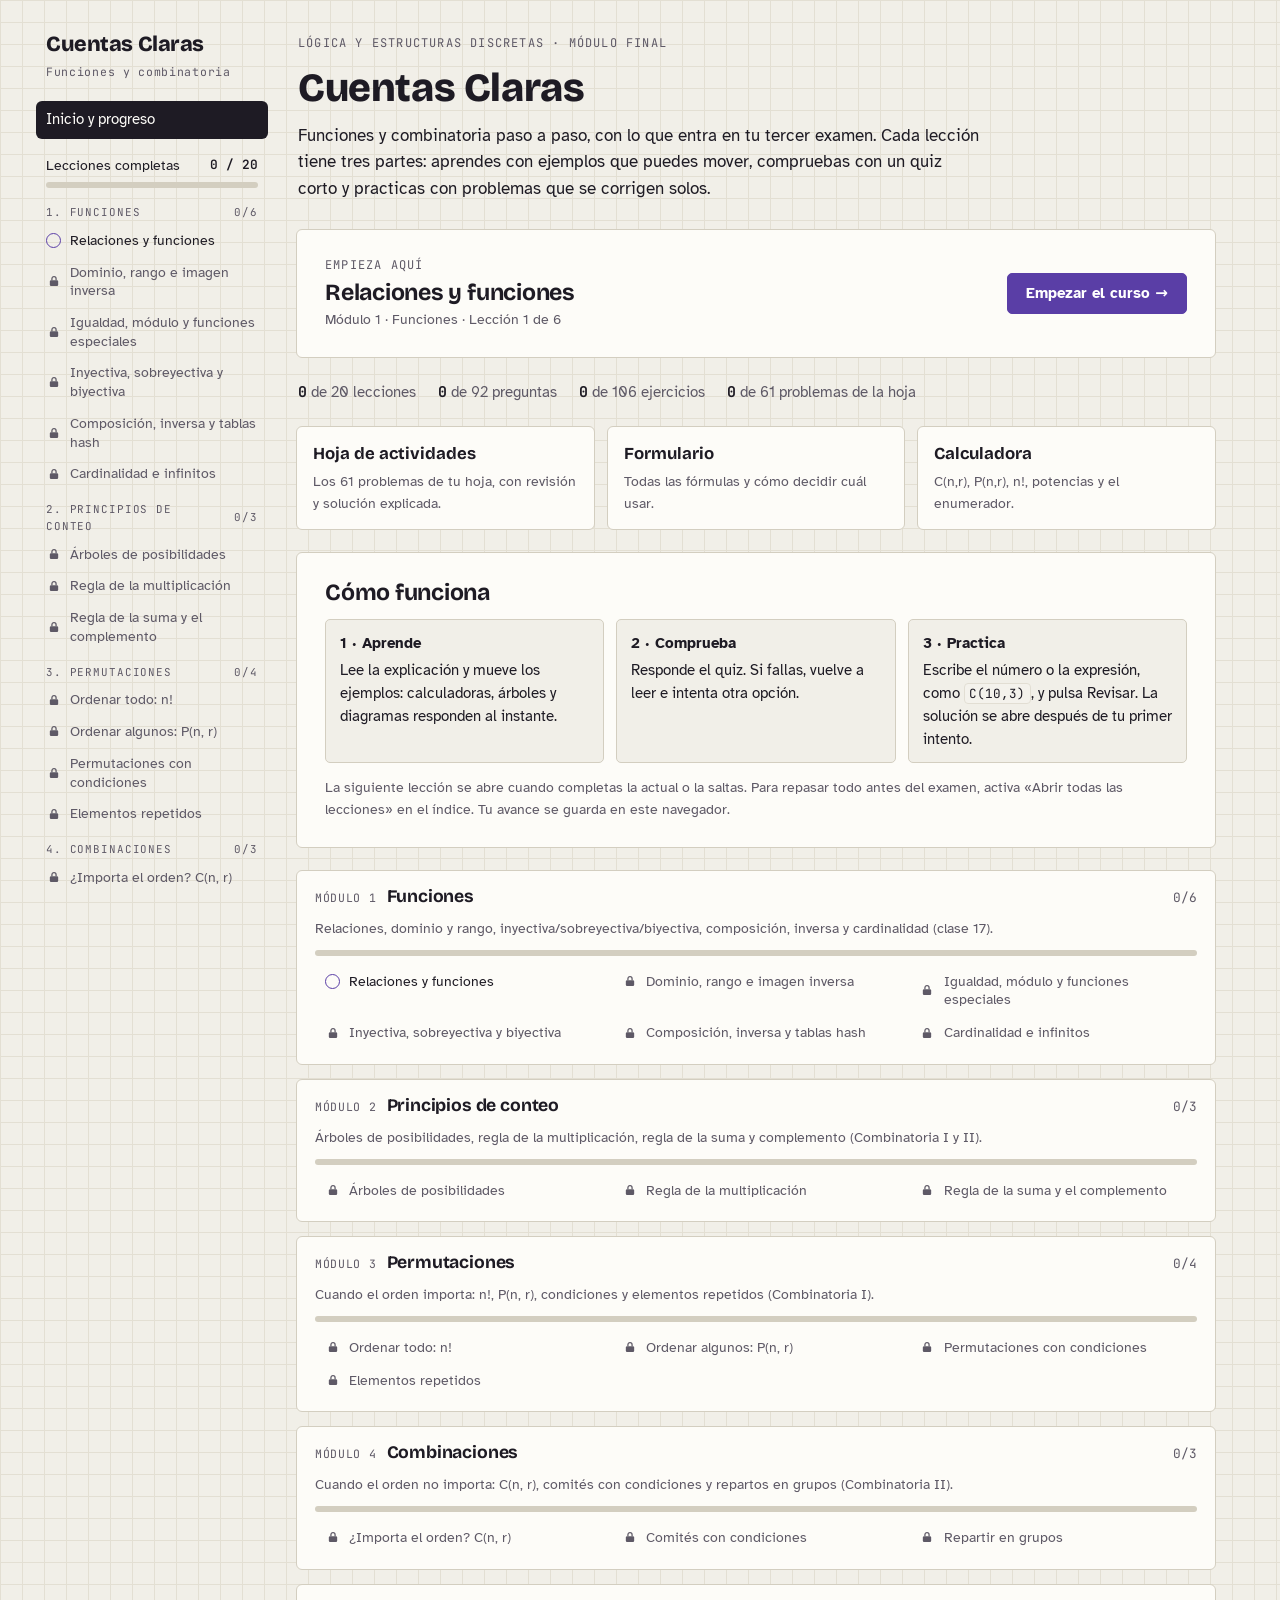
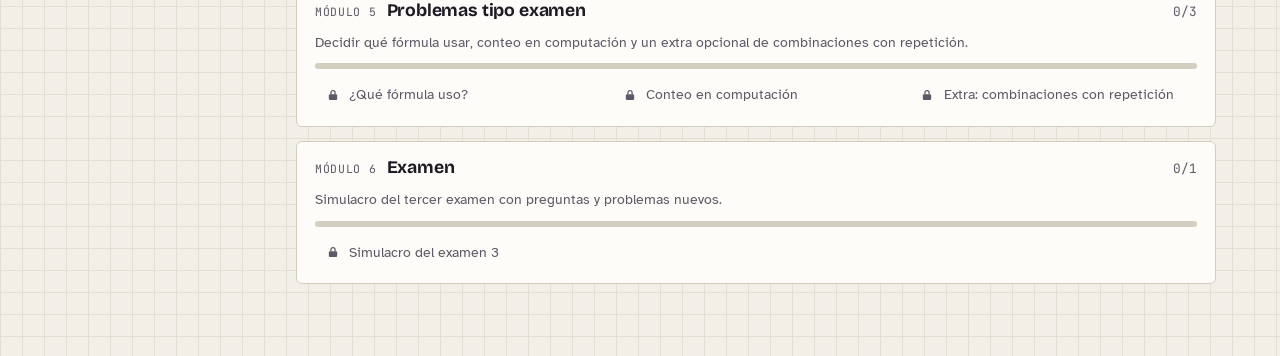
==== index.html @ 25468f20 "Publica Cuentas Claras: funciones y combinatoria Co-Authored-By: Claude Opus 5.5 <noreply@anthropic." ====
<!doctype html>
<html lang="es">
<head>
<meta charset="utf-8">
<meta name="viewport" content="width=device-width, initial-scale=1, viewport-fit=cover">
<title>Cuentas Claras</title>
<meta name="description" content="Curso paso a paso de funciones y combinatoria para Lógica y Estructuras Discretas: lecciones, quizzes, los 61 problemas de la hoja con revisión automática y simulacro de examen.">
<link rel="preconnect" href="https://fonts.googleapis.com">
<link rel="preconnect" href="https://fonts.gstatic.com" crossorigin>
<link rel="stylesheet" href="https://fonts.googleapis.com/css2?family=Atkinson+Hyperlegible:ital,wght@0,400;0,700;1,400&family=Bricolage+Grotesque:opsz,wght@12..96,500;12..96,700;12..96,800&family=JetBrains+Mono:wght@400;600&display=swap">
<style>
/* Layout: cuaderno de ejercicios. Índice lateral fijo + hojas sobre papel cuadriculado; cada cálculo es una celda que se ejecuta. */
:root{
  --paper:#F1EFE8; --sheet:#FDFCF8; --grid:#E3DFD3; --ink:#1E1B24; --muted:#5E5966; --rule:#D3CEC0;
  --pen:#5A3EA6; --pen-ink:#FFFFFF; --pen-soft:#ECE7F8;
  --red:#B3362C; --red-soft:#F6E1DD; --ok:#2B7448; --ok-soft:#DCEFE2; --amber:#8C6110; --amber-soft:#F4E8CF;
  --code-bg:#F4F2EC; --code-line:#E2DED3;
  --f-display:"Bricolage Grotesque","Avenir Next","Segoe UI",system-ui,sans-serif;
  --f-body:"Atkinson Hyperlegible","Segoe UI",system-ui,-apple-system,sans-serif;
  --f-mono:"JetBrains Mono",ui-monospace,"SF Mono",Menlo,Consolas,monospace;
  --r:6px;
}
@media (prefers-color-scheme: dark){
  :root:not([data-theme="light"]){
    --paper:#121016; --sheet:#1A1720; --grid:#1D1A24; --ink:#E7E3EC; --muted:#9C96A6; --rule:#322D3A;
    --pen:#B9A6F2; --pen-ink:#160F2B; --pen-soft:#2A2340;
    --red:#F08B80; --red-soft:#3A1F1C; --ok:#7DCB9B; --ok-soft:#16301F; --amber:#E2B45E; --amber-soft:#33280F;
    --code-bg:#141119; --code-line:#2A2531; color-scheme:dark;
  }
}
:root[data-theme="dark"]{
  --paper:#121016; --sheet:#1A1720; --grid:#1D1A24; --ink:#E7E3EC; --muted:#9C96A6; --rule:#322D3A;
  --pen:#B9A6F2; --pen-ink:#160F2B; --pen-soft:#2A2340;
  --red:#F08B80; --red-soft:#3A1F1C; --ok:#7DCB9B; --ok-soft:#16301F; --amber:#E2B45E; --amber-soft:#33280F;
  --code-bg:#141119; --code-line:#2A2531; color-scheme:dark;
}
*{box-sizing:border-box}
[hidden]{display:none!important}
body{margin:0;
  background-color:var(--paper); color:var(--ink);
  background-image:linear-gradient(var(--grid) 1px,transparent 1px),linear-gradient(90deg,var(--grid) 1px,transparent 1px);
  background-size:22px 22px;
  font-family:var(--f-body); font-size:16px; line-height:1.55;
}
body::before{content:"";position:fixed;inset:0 0 auto;height:env(safe-area-inset-top,0px);z-index:10;background:var(--sheet)}
a{color:var(--pen)}
h1,h2,h3{font-family:var(--f-display);line-height:1.15;margin:0;text-wrap:balance;letter-spacing:-.01em}
h1{font-size:clamp(1.9rem,4vw,2.5rem);font-weight:800}
h2{font-size:1.45rem;font-weight:700}
h3{font-size:1.1rem;font-weight:700}
p{margin:0}
code,kbd{font-family:var(--f-mono);font-size:.86em;background:var(--code-bg);border:1px solid var(--code-line);padding:.05em .35em;border-radius:4px;white-space:nowrap}
kbd{border-bottom-width:2px}
.small{font-size:.88rem;color:var(--muted)}
.eyebrow{font-family:var(--f-mono);font-size:.75rem;letter-spacing:.1em;text-transform:uppercase;color:var(--muted)}
:focus-visible{outline:2px solid var(--pen);outline-offset:2px}
.m{font-family:var(--f-mono);font-size:.92em;white-space:nowrap}
.big-f{font-family:var(--f-mono);font-size:1.05rem;padding:10px 14px;border:1px dashed var(--rule);border-radius:5px;background:var(--paper);overflow-x:auto;white-space:nowrap;text-align:center}
.frac{display:inline-flex;flex-direction:column;align-items:center;vertical-align:middle;margin:0 .15em;line-height:1.15}
.frac>span:first-child{border-bottom:1.5px solid currentColor;padding:0 .2em}
.frac>span:last-child{padding:0 .2em}

.app{display:grid;grid-template-columns:232px minmax(0,1fr);gap:28px;max-width:1240px;margin:0 auto;
  padding-left:max(16px,env(safe-area-inset-left,0px));padding-right:max(16px,env(safe-area-inset-right,0px))}
.side{position:sticky;top:env(safe-area-inset-top,0px);align-self:start;height:100vh;overflow:auto;padding-block:28px;display:flex;flex-direction:column;gap:20px}
.brand{display:flex;flex-direction:column;gap:2px;padding:0 10px}
.brand b{font-family:var(--f-display);font-size:1.35rem;font-weight:800;letter-spacing:-.02em}
.brand small{font-family:var(--f-mono);font-size:.72rem;color:var(--muted);letter-spacing:.06em}
.nav{display:flex;flex-direction:column;gap:2px}
.nav a{display:flex;align-items:center;gap:10px;padding:7px 10px;border-radius:6px;color:var(--ink);text-decoration:none;font-size:.95rem}
.nav a:hover{background:var(--pen-soft)}
.nav a[aria-current="page"]{background:var(--ink);color:var(--sheet)}
.nav .count{margin-left:auto;font-family:var(--f-mono);font-size:.72rem;opacity:.75}
.nav-label{font-family:var(--f-mono);font-size:.68rem;letter-spacing:.1em;text-transform:uppercase;color:var(--muted);padding:12px 10px 4px}
.pg-row{display:flex;justify-content:space-between;gap:8px;font-size:.85rem}
.pg-row b{font-family:var(--f-mono);font-size:.8rem;font-weight:600}
.bar{height:6px;border-radius:99px;background:var(--rule);overflow:hidden}
.bar i{display:block;height:100%;background:var(--ok);width:0;transition:width .3s}

.main{min-width:0;padding-block:28px 72px}
.view{display:flex;flex-direction:column;gap:22px;max-width:920px;min-width:0}
.hero{display:flex;flex-direction:column;gap:12px;padding:6px 2px 4px}
.lede{font-size:1.08rem;max-width:62ch}
.sheet{background:var(--sheet);border:1px solid var(--rule);border-radius:var(--r);padding:26px 28px;display:flex;flex-direction:column;gap:14px;min-width:0}
.sheet ul,.sheet ol{margin:0;padding-left:1.25em;display:flex;flex-direction:column;gap:6px}
.sheet .prose{max-width:70ch}
.sheet h3{margin-top:6px}
.two{display:grid;grid-template-columns:repeat(2,minmax(0,1fr));gap:14px}
.card-mini{border:1px solid var(--rule);border-radius:var(--r);padding:14px 16px;display:flex;flex-direction:column;gap:6px;background:var(--paper);min-width:0}
.callout{border:1px solid var(--rule);background:var(--amber-soft);border-radius:5px;padding:10px 12px;font-size:.93rem}
.callout b{color:var(--amber)}
.note{border-left:3px solid var(--pen);background:var(--pen-soft);border-radius:0 5px 5px 0;padding:10px 12px;font-size:.93rem}

/* Tablas de texto */
.tw{overflow-x:auto;border:1px solid var(--rule);border-radius:5px;background:var(--sheet)}
table.t{border-collapse:collapse;font-size:.9rem;width:100%;min-width:max-content}
.t th{background:var(--paper);text-align:left;padding:7px 10px;border-bottom:1px solid var(--rule);font-weight:700;font-size:.85rem}
.t td{padding:6px 10px;border-bottom:1px solid var(--code-line);vertical-align:top}
.t tr:last-child td{border-bottom:0}
.t td.c,.t th.c{text-align:center}
.t .mono{font-family:var(--f-mono);font-size:.85rem;white-space:nowrap}

/* Celdas de cálculo */
.calc{border:1px solid var(--rule);border-radius:var(--r);background:var(--code-bg);overflow:hidden;min-width:0}
.calc-bar{display:flex;align-items:center;gap:8px;padding:6px 8px 6px 12px;border-bottom:1px solid var(--code-line);background:var(--sheet)}
.calc-tag{font-family:var(--f-mono);font-size:.7rem;letter-spacing:.06em;text-transform:uppercase;color:var(--muted)}
.calc-bar .sp{flex:1}
.calc-row{display:flex;align-items:stretch;gap:0;min-width:0}
.calc-in{flex:1;min-width:0;border:0;background:var(--code-bg);color:var(--ink);font-family:var(--f-mono);font-size:15px;padding:11px 14px}
.calc-in:focus{outline:2px solid var(--pen);outline-offset:-2px}
.calc-out{padding:9px 14px;background:var(--sheet);border-top:1px solid var(--code-line);font-family:var(--f-mono);font-size:14px;overflow-wrap:anywhere}
.calc-out:empty{display:none}
.calc-out .eq{font-weight:600;color:var(--pen)}
.calc-out .ap{color:var(--muted);font-size:12.5px;margin-left:8px}
.calc-out .er{color:var(--red);font-family:var(--f-body);font-size:.9rem}
.btn{font:700 .84rem/1 var(--f-body);padding:8px 12px;border-radius:5px;border:1px solid var(--rule);background:var(--sheet);color:var(--ink);cursor:pointer;white-space:nowrap}
.btn:hover{border-color:var(--pen);color:var(--pen)}
.btn.primary{background:var(--pen);border-color:var(--pen);color:var(--pen-ink)}
.btn.primary:hover{filter:brightness(1.08);color:var(--pen-ink)}
.btn.sm{padding:6px 10px;font-size:.78rem}
a.btn{text-decoration:none;display:inline-flex;align-items:center}
.btn.big{padding:12px 18px;font-size:.95rem}
.btn.link{background:none;border-color:transparent;color:var(--muted);text-decoration:underline}
.btn.disabled{opacity:.45;cursor:not-allowed}
.msg{font-size:.9rem;padding:8px 10px;border-radius:5px;background:var(--paper);border:1px solid var(--rule);overflow-wrap:anywhere}
.msg .tag{font-family:var(--f-mono);font-size:.68rem;text-transform:uppercase;letter-spacing:.07em;font-weight:600;margin-right:6px;color:var(--muted)}
.msg.ok{background:var(--ok-soft);border-color:transparent}.msg.ok .tag{color:var(--ok)}
.msg.err{background:var(--red-soft);border-color:transparent}.msg.err .tag{color:var(--red)}
.msg.info{background:var(--amber-soft);border-color:transparent}.msg.info .tag{color:var(--amber)}
.msg code{white-space:normal}

/* Diagramas */
.fig{display:flex;flex-direction:column;gap:6px;align-items:flex-start;min-width:0}
.fig-wrap{max-width:100%;overflow-x:auto;border:1px solid var(--rule);border-radius:5px;background:var(--sheet);padding:6px}
.fig svg{display:block;height:auto}
.fig-cap{font-size:.85rem;color:var(--muted)}
.figs{display:flex;flex-wrap:wrap;gap:14px}
svg .sv-set{fill:none;stroke:var(--pen);stroke-width:1.4}
svg .sv-dot{fill:var(--ink)}
svg .sv-t{fill:var(--ink);font-family:var(--f-body);font-size:13px}
svg .sv-n{fill:var(--ink);font-family:var(--f-display);font-weight:700;font-size:14px}
svg .sv-m{fill:var(--muted);font-family:var(--f-mono);font-size:11px}
svg .sv-a{stroke:var(--pen);stroke-width:1.4;fill:none}
svg .sv-ah{fill:var(--pen)}
svg .sv-e{stroke:var(--muted);stroke-width:1.2;fill:none}
svg .sv-leaf{fill:var(--ok);font-family:var(--f-mono);font-size:11px}
svg .sv-ok{fill:var(--ok)}

/* Widgets */
.wg{border:1px solid var(--rule);border-radius:var(--r);background:var(--paper);padding:14px 16px;display:flex;flex-direction:column;gap:12px;min-width:0}
.wg-h{display:flex;align-items:baseline;gap:10px;flex-wrap:wrap}
.wg-h .calc-tag{margin-left:auto}
.wg-row{display:flex;flex-wrap:wrap;gap:10px 14px;align-items:flex-end}
.fld{display:flex;flex-direction:column;gap:4px;font-size:.82rem;font-weight:700;min-width:0}
.fld input,.fld select,select.sel{font:500 .92rem var(--f-body);padding:7px 9px;border-radius:5px;border:1px solid var(--rule);background:var(--sheet);color:var(--ink);min-width:0}
.fld input{font-family:var(--f-mono)}
.fld input:focus,.fld select:focus{outline:2px solid var(--pen);outline-offset:0}
.en-res{display:flex;flex-direction:column;gap:8px;min-width:0}
.en-count{font-family:var(--f-mono);font-size:.95rem}
.en-count b{color:var(--pen);font-size:1.05rem}
.en-list{display:flex;flex-wrap:wrap;gap:5px;max-height:230px;overflow:auto;padding:2px}
.en-list span{font-family:var(--f-mono);font-size:.8rem;padding:3px 7px;border-radius:4px;background:var(--sheet);border:1px solid var(--code-line)}
.fb-grid{display:flex;flex-wrap:wrap;gap:8px}
.fb-grid label{display:flex;align-items:center;gap:6px;font-family:var(--f-mono);font-size:.85rem;background:var(--sheet);border:1px solid var(--rule);border-radius:5px;padding:4px 6px 4px 9px}
.fb-grid select{font:600 .85rem var(--f-mono);padding:3px 5px;border-radius:4px;border:1px solid var(--rule);background:var(--paper);color:var(--ink)}
.verdicts{display:flex;flex-direction:column;gap:5px;font-size:.9rem}
.verdicts div{padding:6px 10px;border-radius:5px;background:var(--sheet);border:1px solid var(--code-line)}
.verdicts b.y{color:var(--ok)} .verdicts b.n{color:var(--red)}
.fb-cols{display:grid;grid-template-columns:auto minmax(0,1fr);gap:14px;align-items:start}

/* Ejercicios */
.chips{display:flex;flex-wrap:wrap;gap:6px}
.chipbtn{font:600 .8rem/1 var(--f-body);padding:7px 10px;border-radius:99px;border:1px solid var(--rule);background:var(--sheet);color:var(--ink);cursor:pointer}
.chipbtn:hover{border-color:var(--pen);color:var(--pen)}
.chipbtn[aria-pressed="true"]{background:var(--ink);border-color:var(--ink);color:var(--sheet)}
.chipbtn span{font-family:var(--f-mono);font-size:.72rem;opacity:.75;margin-left:4px}
.ex{background:var(--sheet);border:1px solid var(--rule);border-radius:var(--r);padding:18px 20px;display:flex;flex-direction:column;gap:12px;min-width:0;scroll-margin-top:80px}
.ex.solved{border-color:var(--ok)}
.ex-h{display:flex;align-items:baseline;gap:8px 10px;flex-wrap:wrap}
.ex-id{font-family:var(--f-mono);font-size:.8rem;color:var(--muted);font-weight:600}
.chip{font-family:var(--f-mono);font-size:.68rem;padding:2px 8px;border-radius:99px;border:1px solid var(--rule);color:var(--muted)}
.chip.done{border-color:transparent;background:var(--ok-soft);color:var(--ok);font-weight:600}
.chip.warn{border-color:transparent;background:var(--amber-soft);color:var(--amber);font-weight:600}
.ex-q{max-width:72ch;display:flex;flex-direction:column;gap:8px}
.ex-q ul{margin:0;padding-left:1.25em}
.parts{display:flex;flex-direction:column;gap:10px}
.pt{display:flex;flex-direction:column;gap:5px;padding:10px 12px;border:1px solid var(--code-line);border-radius:5px;background:var(--paper);min-width:0}
.pt.ok{border-color:var(--ok);background:var(--ok-soft)}
.pt.bad{border-color:var(--red)}
.pt-l{font-size:.93rem;font-weight:700}
.pt-in{display:flex;align-items:center;gap:8px;min-width:0}
.ans{flex:1;min-width:0;font-family:var(--f-mono);font-size:14.5px;padding:8px 10px;border:1px solid var(--rule);border-radius:5px;background:var(--sheet);color:var(--ink)}
.ans:focus{outline:2px solid var(--pen);outline-offset:0}
.pt-st{flex:none;font-family:var(--f-mono);font-weight:700;width:1.2em;text-align:center}
.pt.ok .pt-st{color:var(--ok)} .pt.bad .pt-st{color:var(--red)}
.pt-prev{font-family:var(--f-mono);font-size:.78rem;color:var(--muted);min-height:1em;overflow-wrap:anywhere}
.pt-prev:empty{display:none}
.pt-msg{font-size:.88rem}
.pt-msg:empty{display:none}
.pt.ok .pt-msg{color:var(--ok)} .pt.bad .pt-msg{color:var(--red)}
.pt .qq-o{margin-top:2px}
.ex-actions{display:flex;gap:8px;flex-wrap:wrap}
.ex-out{display:flex;flex-direction:column;gap:10px;min-width:0}
.ex-out:empty{display:none}
.solbox{display:flex;flex-direction:column;gap:8px;border:1px solid var(--rule);border-radius:5px;background:var(--paper);padding:12px 14px}
.solbox .sol-ans{font-family:var(--f-mono);font-size:.88rem;display:flex;flex-direction:column;gap:3px}
.solbox ol,.solbox ul{margin:0;padding-left:1.25em;display:flex;flex-direction:column;gap:4px}

/* Quiz */
.quiz{display:flex;flex-direction:column;gap:10px}
.qq{display:flex;flex-direction:column;gap:8px;padding:12px 14px;border:1px solid var(--rule);border-radius:5px;background:var(--paper)}
.qq-src{font-family:var(--f-mono);font-size:.7rem;color:var(--muted);letter-spacing:.04em}
.qq-o{display:flex;flex-wrap:wrap;gap:6px}
.opt{font:600 .85rem/1.25 var(--f-body);padding:7px 12px;border-radius:5px;border:1px solid var(--rule);background:var(--sheet);color:var(--ink);cursor:pointer;text-align:left}
.opt:hover{border-color:var(--pen)}
.opt.right{background:var(--ok-soft);border-color:var(--ok)}
.opt.wrong{background:var(--red-soft);border-color:var(--red)}
.opt.sel{border-color:var(--pen);background:var(--pen-soft)}
.opt:disabled{cursor:default}
.qq-w{font-size:.88rem;color:var(--muted)}

details.hint{border:1px solid var(--rule);border-radius:5px;background:var(--sheet)}
details.hint>summary{cursor:pointer;padding:8px 12px;font-weight:700;font-size:.92rem;list-style-position:inside}
details.hint>div{padding:0 12px 12px;display:flex;flex-direction:column;gap:8px}
details.hint[open]>summary{border-bottom:1px solid var(--code-line);margin-bottom:10px}

/* Curso: índice lateral, lecciones, inicio, examen */
.brand-row{display:flex;flex-direction:column;gap:10px}
#outline-toggle{display:none}
.outline-wrap{display:flex;flex-direction:column;gap:16px}
.side-prog{display:flex;flex-direction:column;gap:6px;padding:0 10px}
.outline{display:flex;flex-direction:column;gap:12px}
.om-h{display:flex;align-items:center;gap:8px;font-family:var(--f-mono);font-size:.68rem;letter-spacing:.08em;text-transform:uppercase;color:var(--muted);padding:0 10px 4px}
.om-h .om-c{margin-left:auto}
.ol{list-style:none;margin:0;padding:0;display:flex;flex-direction:column;gap:1px}
.ol a{display:flex;align-items:center;gap:9px;padding:6px 10px;border-radius:6px;color:var(--ink);text-decoration:none;font-size:.9rem;line-height:1.3}
.ol a:hover{background:var(--pen-soft)}
.ol a[aria-current="page"]{background:var(--ink);color:var(--sheet)}
.ol .st{flex:none;width:15px;height:15px;border-radius:50%;border:1.5px solid var(--rule);display:inline-grid;place-items:center;font-size:9px;font-weight:700;line-height:1}
.ol li.open .st{border-color:var(--pen)}
.ol li.done .st{background:var(--ok);border-color:var(--ok);color:var(--sheet)}
.ol li.done .st::after{content:"✓"}
.ol li.skipped .st{border-style:dashed;border-color:var(--muted)}
.ol li.locked a{color:var(--muted)}
.ol li.locked .st{border:0;border-radius:0}
.switch{display:flex;align-items:center;gap:8px;font-size:.85rem;color:var(--muted);padding:0 10px;cursor:pointer}
.switch input{accent-color:var(--pen);width:16px;height:16px}
.lesson-h .steps{display:flex;flex-wrap:wrap;gap:6px}
.lesson-h .steps:empty{display:none}
.step-chip{font-family:var(--f-mono);font-size:.72rem;padding:4px 10px;border-radius:99px;border:1px solid var(--rule);background:var(--sheet);color:var(--muted)}
.step-chip.ok{background:var(--ok-soft);border-color:transparent;color:var(--ok);font-weight:600}
.lesson-body{display:flex;flex-direction:column;gap:26px}
.part{display:flex;flex-direction:column;gap:14px;min-width:0}
.part-h{display:flex;align-items:center;gap:10px;padding-top:4px}
.part-h .num{flex:none;font-family:var(--f-mono);font-size:.8rem;font-weight:600;width:1.9em;height:1.9em;display:inline-grid;place-items:center;border-radius:50%;background:var(--ink);color:var(--sheet)}
.part-h h2{font-size:1.3rem}
.part-h .part-c{margin-left:auto;font-family:var(--f-mono);font-size:.78rem;color:var(--muted)}
.part-body{display:flex;flex-direction:column;gap:14px;min-width:0}
.lesson-f{display:flex;flex-wrap:wrap;align-items:center;gap:10px;padding:16px 18px;border:1px solid var(--rule);border-radius:var(--r);background:var(--sheet)}
.lesson-f .msgtxt{flex:1 1 240px;font-size:.93rem}
.lesson-f.done{border-color:var(--ok);background:var(--ok-soft)}
.sheet.locked{border-style:dashed}
.dash-cont{flex-direction:row;flex-wrap:wrap;align-items:center;justify-content:space-between;gap:16px}
.dash-cont .dc-txt{display:flex;flex-direction:column;gap:4px;min-width:0}
.dash-stats{display:flex;flex-wrap:wrap;gap:8px 22px;font-size:.93rem;color:var(--muted);padding:0 2px}
.dash-stats b{font-family:var(--f-mono);color:var(--ink)}
.how{display:grid;grid-template-columns:repeat(3,minmax(0,1fr));gap:12px}
.how div{border:1px solid var(--rule);border-radius:5px;padding:12px 14px;background:var(--paper);display:flex;flex-direction:column;gap:4px;font-size:.92rem}
.mods{display:flex;flex-direction:column;gap:14px}
.mod{border:1px solid var(--rule);border-radius:var(--r);background:var(--sheet);padding:16px 18px;display:flex;flex-direction:column;gap:10px}
.mod-h{display:flex;align-items:baseline;gap:10px;flex-wrap:wrap}
.mod-h .n{font-family:var(--f-mono);font-size:.72rem;color:var(--muted);text-transform:uppercase;letter-spacing:.06em}
.mod-h .mc{margin-left:auto;font-family:var(--f-mono);font-size:.8rem;color:var(--muted)}
.mod-ol{display:grid;grid-template-columns:repeat(auto-fill,minmax(230px,1fr));gap:2px 10px}
.exam-bar{display:flex;flex-wrap:wrap;align-items:center;justify-content:space-between;gap:10px}
.tools-row{display:grid;grid-template-columns:repeat(3,minmax(0,1fr));gap:12px}
.tools-row a{display:flex;flex-direction:column;gap:4px;border:1px solid var(--rule);border-radius:var(--r);background:var(--sheet);padding:14px 16px;text-decoration:none;color:var(--ink)}
.tools-row a:hover{border-color:var(--pen)}
.tools-row a b{font-family:var(--f-display);font-size:1.05rem}
.tools-row a span{font-size:.88rem;color:var(--muted)}
.hist{display:flex;flex-direction:column;gap:6px}
.hist div{display:flex;justify-content:space-between;gap:12px;font-family:var(--f-mono);font-size:.85rem;padding:6px 10px;border-radius:5px;background:var(--sheet);border:1px solid var(--code-line);overflow-wrap:anywhere}
.hist div span:last-child{color:var(--pen);font-weight:600;text-align:right}
.selftest ul{list-style:none;margin:0;padding:0;display:flex;flex-direction:column;gap:4px;font-size:.88rem}
.selftest li{padding:5px 10px;border-radius:5px;background:var(--paper)}
.selftest li.fail{background:var(--red-soft)} .selftest li.warn{background:var(--amber-soft)}
.selftest li b{font-family:var(--f-mono);margin-right:6px}

@media (max-width:860px){
  .app{grid-template-columns:minmax(0,1fr);gap:0}
  .side{position:sticky;top:env(safe-area-inset-top,0px);z-index:5;height:auto;max-height:100vh;overflow:auto;padding-block:10px;gap:8px;background:var(--sheet);border-bottom:1px solid var(--rule);
    margin-left:calc(-1 * max(16px,env(safe-area-inset-left,0px)));margin-right:calc(-1 * max(16px,env(safe-area-inset-right,0px)));
    padding-left:max(16px,env(safe-area-inset-left,0px));padding-right:max(16px,env(safe-area-inset-right,0px))}
  .brand-row{flex-direction:row;align-items:center;justify-content:space-between}
  .brand{flex-direction:row;align-items:baseline;gap:10px;padding:0}
  .brand b{font-size:1.1rem}
  #outline-toggle{display:inline-flex}
  .outline-wrap{display:none}
  .side.open .outline-wrap{display:flex;padding-block:8px 4px}
  .main{padding-block:18px 56px}
  .sheet{padding:18px 16px}
  .ex{padding:16px 14px}
  .two,.how,.tools-row,.fb-cols{grid-template-columns:minmax(0,1fr)}
}
@media (prefers-reduced-motion:reduce){*{transition:none!important;scroll-behavior:auto!important}}
</style>
</head>
<body>
<div class="app">
  <aside class="side" id="side" aria-label="Índice del curso">
    <div class="brand-row">
      <div class="brand"><b>Cuentas Claras</b><small>Funciones y combinatoria</small></div>
      <button class="btn sm" type="button" id="outline-toggle" aria-expanded="false" aria-controls="outline-wrap">Índice</button>
    </div>
    <div class="outline-wrap" id="outline-wrap">
      <nav class="nav"><a href="#inicio" data-route="inicio">Inicio y progreso</a></nav>
      <div class="side-prog">
        <div class="pg-row"><span>Lecciones completas</span><b id="pg-les">0 / 0</b></div>
        <div class="bar"><i id="pg-bar"></i></div>
      </div>
      <div class="outline" id="outline"></div>
      <div>
        <div class="nav-label">Herramientas</div>
        <nav class="nav"><a href="#hoja" data-route="hoja">Hoja de actividades<span class="count" id="hoja-count"></span></a><a href="#formulario" data-route="formulario">Formulario</a><a href="#calculadora" data-route="calculadora">Calculadora</a></nav>
      </div>
      <label class="switch" for="modo-libre"><input type="checkbox" id="modo-libre"> Abrir todas las lecciones</label>
    </div>
  </aside>

  <main class="main" id="main">

<section class="view" data-view="inicio" id="dash"></section>

<section class="view" data-view="hoja" hidden>
  <header class="hero"><p class="eyebrow">Problemas de combinatoria · Creative Commons</p><h1>Hoja de actividades</h1><p class="lede">Los 61 problemas de tu hoja, con revisión automática y solución explicada. Los que también están en una lección comparten avance: si lo resuelves aquí, cuenta allá.</p></header>
  <div class="sheet"><div id="hoja-prog"></div><div class="callout"><b>Tres soluciones de la hoja traen errores de imprenta.</b> #13 dice 4320 pero 10·9·8·7 = 5,040. #15 dice 177100000 pero 10⁵ = 100,000. #41 usa cuatro números en vez de tres (con tres es 17,576,000). Si escribes el número de la hoja, el corrector te lo explica.</div><div class="chips" id="hoja-chips"></div></div>
  <div class="ex-list" id="hoja-list" style="display:flex;flex-direction:column;gap:14px"></div>
</section>

<section class="view" data-view="formulario" hidden>
  <header class="hero"><p class="eyebrow">Para repasar antes del examen</p><h1>Formulario</h1><p class="lede">Todo el módulo en una página: definiciones de funciones, reglas de conteo, fórmulas con su nombre en tu hoja y en la calculadora, y las técnicas para condiciones.</p></header>
  <div id="formulario-body" style="display:flex;flex-direction:column;gap:22px"></div>
</section>

<section class="view" data-view="calculadora" hidden>
  <header class="hero"><p class="eyebrow">Herramienta</p><h1>Calculadora</h1><p class="lede">Calcula con números exactos, sin redondear, aunque tengan decenas de cifras. Entiende la notación de tu clase y la de la hoja.</p></header>
  <div class="sheet"><div class="calc" id="calc-main"></div><div class="wg-h"><h3>Historial</h3><button class="btn sm link" type="button" id="calc-clear">Borrar</button></div><div class="hist" id="calc-hist"></div></div>
  <div class="sheet"><h2>Qué puedes escribir</h2>
    <div class="tw"><table class="t"><tr><th>Escribe</th><th>Significa</th><th>Ejemplo</th></tr>
    <tr><td class="mono">+ − * / ^ ( )</td><td>Operaciones y potencias</td><td class="mono">26^3*10^2</td></tr>
    <tr><td class="mono">n!</td><td>Factorial</td><td class="mono">10!/8!</td></tr>
    <tr><td class="mono">C(n,r)</td><td>Combinaciones</td><td class="mono">C(49,6)</td></tr>
    <tr><td class="mono">P(n,r) · V(n,r)</td><td>Permutaciones (variaciones)</td><td class="mono">P(10,3)</td></tr>
    <tr><td class="mono">VR(n,r)</td><td>Con repetición: nʳ</td><td class="mono">VR(3,15)</td></tr>
    <tr><td class="mono">CR(n,r)</td><td>Combinaciones con repetición</td><td class="mono">CR(5,12)</td></tr>
    <tr><td class="mono">PR(n,a,b,…)</td><td>Ordenar con repetidos</td><td class="mono">PR(11,2,3,2)</td></tr>
    <tr><td class="mono">PC(n)</td><td>Permutación circular (n − 1)!</td><td class="mono">PC(8)</td></tr>
    <tr><td class="mono">a mod n</td><td>Residuo</td><td class="mono">88 mod 60</td></tr></table></div>
    <p class="small">También acepta 2·3, 2×3, 26³ y multiplicación implícita como 2C(5,2).</p></div>
  <div data-enum data-items="A,B,C,D" data-r="2" data-mode="P"></div>
  <div data-fb></div>
</section>

<section class="view" data-view="autoprueba" hidden>
  <header class="hero"><p class="eyebrow">Revisión interna</p><h1>Autoprueba</h1><p class="lede">Revisa que cada respuesta guardada pase su propio corrector, compara contra fuerza bruta donde se puede y valida las preguntas con cuentas.</p></header>
  <div class="sheet selftest" id="selftest-out"><p class="small">Corriendo…</p></div>
</section>

  </main>
</div>
<script>
(function(){
'use strict';
const $ = (s, r) => (r || document).querySelector(s);
const $$ = (s, r) => Array.from((r || document).querySelectorAll(s));
const esc = s => String(s).replace(/[&<>"']/g, c => ({'&':'&amp;','<':'&lt;','>':'&gt;','"':'&quot;',"'":'&#39;'}[c]));
const store = {
  get(k, d){ try { const v = localStorage.getItem('cuentas-claras:' + k); return v === null ? d : JSON.parse(v); } catch (e) { return d; } },
  set(k, v){ try { localStorage.setItem('cuentas-claras:' + k, JSON.stringify(v)); } catch (e) {} }
};
function plural(n, s, p){ return n + ' ' + (n === 1 ? s : (p || s + 's')); }

/* ======================= NÚMEROS EXACTOS ======================= */
/* Racionales con BigInt: los conteos crecen rapidísimo (52!, 62^8…) y aquí no se redondea nada. */
class MathErr extends Error {}
function gcdB(a, b){ if (a < 0n) a = -a; if (b < 0n) b = -b; while (b) { const t = a % b; a = b; b = t; } return a; }
function mkQ(n, d){
  if (d === undefined) d = 1n;
  if (d === 0n) throw new MathErr('No se puede dividir entre cero.');
  if (d < 0n) { n = -n; d = -d; }
  const g = gcdB(n, d);
  return g > 1n ? { n: n / g, d: d / g } : { n, d };
}
const Qn = v => mkQ(BigInt(v));
const qAdd = (a, b) => mkQ(a.n * b.d + b.n * a.d, a.d * b.d);
const qSub = (a, b) => mkQ(a.n * b.d - b.n * a.d, a.d * b.d);
const qMul = (a, b) => mkQ(a.n * b.n, a.d * b.d);
const qDiv = (a, b) => { if (b.n === 0n) throw new MathErr('No se puede dividir entre cero.'); return mkQ(a.n * b.d, a.d * b.n); };
const qNeg = a => ({ n: -a.n, d: a.d });
const qEq = (a, b) => a.n === b.n && a.d === b.d;
const isInt = a => a.d === 1n;
function qMod(a, b){
  if (!isInt(a) || !isInt(b)) throw new MathErr('mod solo funciona con enteros.');
  if (b.n === 0n) throw new MathErr('No se puede sacar mod 0.');
  const m = b.n < 0n ? -b.n : b.n; return Qn(((a.n % m) + m) % m);
}
function hexLen(x){ return (x < 0n ? -x : x).toString(16).length; }
function qPow(a, e){
  if (!isInt(e)) throw new MathErr('El exponente debe ser un número entero.');
  let k = e.n; const neg = k < 0n; if (neg) k = -k;
  if (k > 200000n || (hexLen(a.n) + hexLen(a.d)) * 4 * Number(k) > 600000) throw new MathErr('El resultado es demasiado grande para calcularlo aquí.');
  let r = mkQ(a.n ** k, a.d ** k);
  if (neg) r = qDiv(Qn(1), r);
  return r;
}
const FACT = [1n];
function factB(n){
  if (n < 0n) throw new MathErr('El factorial solo existe para enteros mayores o iguales a 0.');
  if (n > 5000n) throw new MathErr('Ese factorial es demasiado grande para calcularlo aquí.');
  const k = Number(n); while (FACT.length <= k) FACT.push(FACT[FACT.length - 1] * BigInt(FACT.length));
  return FACT[k];
}
function needNat(q, what){ if (!isInt(q) || q.n < 0n) throw new MathErr(what + ' debe ser un entero mayor o igual a 0.'); return q.n; }
function combB(n, r){ if (r < 0n || r > n) return 0n; if (r > n - r) r = n - r; let x = 1n; for (let i = 1n; i <= r; i++) x = x * (n - r + i) / i; return x; }
function permB(n, r){ if (r < 0n || r > n) return 0n; let x = 1n; for (let i = 0n; i < r; i++) x *= (n - i); return x; }
function arity(a, k, nm){ if (a.length !== k) throw new MathErr(nm + '(…) lleva ' + plural(k, 'número') + ' separados por coma.'); }

const FN = {
  C: (a, nm) => { arity(a, 2, nm); return Qn(combB(needNat(a[0], 'n'), needNat(a[1], 'r'))); },
  P: (a, nm) => { if (a.length === 1) return Qn(factB(needNat(a[0], 'n'))); arity(a, 2, nm); return Qn(permB(needNat(a[0], 'n'), needNat(a[1], 'r'))); },
  VR: (a, nm) => { arity(a, 2, nm); return qPow(a[0], a[1]); },
  CR: (a, nm) => { arity(a, 2, nm); const n = needNat(a[0], 'n'), r = needNat(a[1], 'r'); return Qn(r === 0n ? 1n : n === 0n ? 0n : combB(n + r - 1n, r)); },
  PR: (a, nm) => {
    if (a.length < 2) throw new MathErr('PR(n; a, b, …) lleva el total y cuántas veces se repite cada cosa.');
    const n = needNat(a[0], 'n'); let d = 1n, s = 0n;
    for (let k = 1; k < a.length; k++) { const x = needNat(a[k], 'Cada repetición'); s += x; d *= factB(x); }
    if (s > n) throw new MathErr('En PR(n; a, b, …) las repeticiones suman más que n.');
    return mkQ(factB(n), d);
  },
  PC: (a, nm) => { arity(a, 1, nm); const n = needNat(a[0], 'n'); if (n < 1n) throw new MathErr('PC(n) necesita n ≥ 1.'); return Qn(factB(n - 1n)); },
  FACT: (a, nm) => { arity(a, 1, nm); return Qn(factB(needNat(a[0], 'n'))); },
  MOD: (a, nm) => { arity(a, 2, nm); return qMod(a[0], a[1]); },
  ABS: (a, nm) => { arity(a, 1, nm); return a[0].n < 0n ? qNeg(a[0]) : a[0]; }
};
const FN_ALIAS = { COMB:'C', NCR:'C', BINOM:'C', PERM:'P', NPR:'P', V:'P', VAR:'P', POW:'VR', FACTORIAL:'FACT' };

function normalizeInput(src, hasVars){
  let s = String(src == null ? '' : src).trim()
    .replace(/[−–—]/g, '-').replace(/[·×∙⋅]/g, '*').replace(/÷/g, '/')
    .replace(/²/g, '^2').replace(/³/g, '^3').replace(/\*\*/g, '^').replace(/[“”"]/g, '');
  if (/^-?\d{1,3}(,\d{3})+$/.test(s)) s = s.replace(/,/g, '');
  else if (/^-?\d{1,3}(\.\d{3})+$/.test(s)) s = s.replace(/\./g, '');
  s = s.replace(/(\d)[    ](?=\d{3}(?!\d))/g, '$1');
  if (!hasVars) s = s.replace(/(\d)\s*[xX]\s*(?=[\d(])/g, '$1*');
  return s;
}
function tokenize(src, hasVars){
  const s = normalizeInput(src, hasVars); const T = []; let i = 0;
  while (i < s.length) {
    const c = s[i];
    if (/\s/.test(c)) { i++; continue; }
    if (/[0-9]/.test(c) || (c === '.' && /[0-9]/.test(s[i + 1] || ''))) {
      let j = i; while (j < s.length && /[0-9]/.test(s[j])) j++;
      if (s[j] === '.' && /[0-9]/.test(s[j + 1] || '')) { j++; while (j < s.length && /[0-9]/.test(s[j])) j++; }
      T.push({ k: 'num', v: s.slice(i, j) }); i = j; continue;
    }
    if (/[A-Za-zÀ-ÿ_]/.test(c)) {
      let j = i; while (j < s.length && /[A-Za-zÀ-ÿ_0-9]/.test(s[j])) j++;
      const w = s.slice(i, j); T.push(/^mod$/i.test(w) ? { k: 'op', v: 'mod' } : { k: 'id', v: w }); i = j; continue;
    }
    if ('+-*/^!(),%;[]{}'.indexOf(c) >= 0) {
      const v = c === '%' ? 'mod' : c === ';' ? ',' : (c === '[' || c === '{') ? '(' : (c === ']' || c === '}') ? ')' : c;
      T.push({ k: 'op', v }); i++; continue;
    }
    throw new MathErr('No entiendo el símbolo «' + c + '».');
  }
  return T;
}
function numQ(t){ const p = t.split('.'); if (p.length === 1) return Qn(p[0]); return mkQ(BigInt(p[0] + p[1]), 10n ** BigInt(p[1].length)); }
/* Evalúa una expresión: números, + − * / ^, n!, paréntesis, mod, C(n,r), P(n,r), V(n,r), VR, CR, PR, PC. */
function evalExpr(src, vars){
  const hasVars = !!vars && Object.keys(vars).length > 0;
  const T = tokenize(src, hasVars); let i = 0;
  if (!T.length) throw new MathErr('Escribe una respuesta.');
  const isOp = (t, v) => !!t && t.k === 'op' && t.v === v;
  const startsPrimary = t => !!t && (t.k === 'num' || t.k === 'id' || isOp(t, '('));
  function expr(){ let a = term(); while (isOp(T[i], '+') || isOp(T[i], '-')) { const o = T[i++].v; const b = term(); a = o === '+' ? qAdd(a, b) : qSub(a, b); } return a; }
  function term(){
    let a = unary();
    for (;;) {
      const t = T[i];
      if (isOp(t, '*') || isOp(t, '/') || isOp(t, 'mod')) { i++; const b = unary(); a = t.v === '*' ? qMul(a, b) : t.v === '/' ? qDiv(a, b) : qMod(a, b); }
      else if (startsPrimary(t)) { const b = power(); a = qMul(a, b); }
      else return a;
    }
  }
  function unary(){ if (isOp(T[i], '-')) { i++; return qNeg(unary()); } if (isOp(T[i], '+')) { i++; return unary(); } return power(); }
  function power(){ const b = postfix(); if (isOp(T[i], '^')) { i++; return qPow(b, unary()); } return b; }
  function postfix(){ let a = primary(); while (isOp(T[i], '!')) { i++; a = Qn(factB(needNat(a, 'El número del factorial'))); } return a; }
  function primary(){
    const t = T[i];
    if (!t) throw new MathErr('La expresión termina antes de tiempo.');
    if (t.k === 'num') { i++; return numQ(t.v); }
    if (isOp(t, '(')) { i++; const a = expr(); if (!isOp(T[i], ')')) throw new MathErr('Falta cerrar un paréntesis.'); i++; return a; }
    if (t.k === 'id') {
      i++;
      if (isOp(T[i], '(') && !(hasVars && Object.prototype.hasOwnProperty.call(vars, t.v))) {
        const up = t.v.toUpperCase(); const fn = FN[FN_ALIAS[up] || up];
        if (!fn) throw new MathErr('No conozco «' + t.v + '(…)». Usa C(n, r), P(n, r), V(n, r), VR(n, r), CR(n, r), PR(n, a, b, …), PC(n) o n!.');
        i++; const args = [];
        if (!isOp(T[i], ')')) for (;;) { args.push(expr()); if (isOp(T[i], ',')) { i++; continue; } break; }
        if (!isOp(T[i], ')')) throw new MathErr('Falta cerrar el paréntesis de ' + t.v + '(…).');
        i++; return fn(args, t.v);
      }
      if (hasVars && Object.prototype.hasOwnProperty.call(vars, t.v)) return vars[t.v];
      if (/^(C|P|V|VR|CR|PR|PC)\d+$/i.test(t.v)) throw new MathErr('Escribe «' + t.v + '» con paréntesis y coma, por ejemplo C(10, 3).');
      throw new MathErr('No sé qué es «' + t.v + '».' + (hasVars ? ' Usa la variable ' + Object.keys(vars).join(' o ') + '.' : ' Aquí va un número o una expresión como C(10, 3).'));
    }
    throw new MathErr('No esperaba «' + (t.v === 'mod' ? 'mod' : t.v) + '» ahí.');
  }
  const r = expr();
  if (i < T.length) throw new MathErr('No esperaba «' + T[i].v + '» ahí.');
  return r;
}
function groupDigits(s){ return s.replace(/\B(?=(\d{3})+(?!\d))/g, ','); }
function fmtQ(q){
  if (isInt(q)) { const neg = q.n < 0n; return (neg ? '−' : '') + groupDigits((neg ? -q.n : q.n).toString()); }
  return fmtQ(mkQ(q.n)) + '/' + fmtQ(mkQ(q.d));
}
const SUP = { '0':'⁰','1':'¹','2':'²','3':'³','4':'⁴','5':'⁵','6':'⁶','7':'⁷','8':'⁸','9':'⁹','-':'⁻' };
const sup = n => String(n).split('').map(c => SUP[c] || c).join('');
function approxQ(q){
  if (!isInt(q)) { const v = Number(q.n * 1000000n / q.d) / 1000000; return '≈ ' + String(v).replace('-', '−'); }
  const s = (q.n < 0n ? -q.n : q.n).toString(); if (s.length <= 9) return '';
  return '≈ ' + (q.n < 0n ? '−' : '') + s[0] + '.' + s.slice(1, 3) + ' × 10' + sup(s.length - 1);
}
function tryEval(src, vars){ try { return { q: evalExpr(src, vars) }; } catch (e) { return { err: e instanceof MathErr ? e.message : 'No pude leer eso.' }; } }

/* ======================= CONJUNTOS Y VALORES ======================= */
function splitTop(s){
  const out = []; let d = 0, cur = '';
  for (const c of s) {
    if (c === '(' || c === '{' || c === '[') d++;
    if (c === ')' || c === '}' || c === ']') d--;
    if (c === ',' && d === 0) { out.push(cur); cur = ''; } else cur += c;
  }
  out.push(cur); return out.map(x => x.trim()).filter(x => x !== '');
}
const EMPTY_RE = /^(∅|ø|Ø|\{\s*\}|vac[ií]o|conjunto vac[ií]o|ninguno|ninguna|nada)$/i;
function cleanTxt(s){ return String(s == null ? '' : s).replace(/[−–—]/g, '-').replace(/[“”"'«»]/g, '').trim(); }
function normEl(e){
  e = cleanTxt(e);
  if (EMPTY_RE.test(e)) return '{}';
  if (e[0] === '{') return normSet(e);
  if (e[0] === '(' && e[e.length - 1] === ')') {
    const inner = splitTop(e.slice(1, -1));
    if (inner.length > 1) return '(' + inner.map(normEl).join(',') + ')';
    return normEl(e.slice(1, -1));
  }
  const r = tryEval(e);
  if (r.q) return isInt(r.q) ? r.q.n.toString() : r.q.n + '/' + r.q.d;
  return e.toLowerCase().replace(/\s+/g, '');
}
function normSet(s){
  s = cleanTxt(s);
  if (!s || EMPTY_RE.test(s)) return '{}';
  if (s[0] === '{' && s[s.length - 1] === '}') s = s.slice(1, -1);
  const els = Array.from(new Set(splitTop(s).map(normEl))).sort();
  return '{' + els.join(',') + '}';
}
function normVal(s){
  s = cleanTxt(s);
  if (s[0] === '{' && s[s.length - 1] === '}') { const inner = splitTop(s.slice(1, -1)); if (inner.length === 1) s = inner[0]; }
  return normEl(s);
}

/* ======================= REVISIÓN DE RESPUESTAS ======================= */
const SAMPLES = [-3, -2, -1, 0, 1, 2, 3, 5, 7].map(Qn).concat([mkQ(1n, 2n), mkQ(-5n, 3n)]);
const SAMPLES_NAT = [1, 2, 3, 4, 5, 6, 8, 11].map(Qn);
function sameFn(userSrc, ansSrc, vars, dom){
  const names = vars || ['n']; let used = 0;
  for (const v of (dom === 'nat' ? SAMPLES_NAT : SAMPLES)) {
    const env = {}; names.forEach((nm, k) => { env[nm] = k === 0 ? v : qAdd(v, Qn(k + 1)); });
    const a = tryEval(ansSrc, env), u = tryEval(userSrc, env);
    if (a.err && u.err) continue;
    if (a.err || u.err) return { ok: false, err: u.err && !a.err && used === 0 ? u.err : null };
    if (!qEq(a.q, u.q)) return { ok: false };
    used++;
  }
  return { ok: used > 0 };
}
const FACTS = [2, 3, 4, 5, 6, 7, 8].map(k => [k, Qn(factB(BigInt(k)))]);
/* Revisa una parte. Regresa { ok, msg, val, alt } */
function checkPart(p, raw){
  const s = raw == null ? '' : String(raw);
  if (p.k === 'opt') {
    if (raw === undefined || raw === null || raw === '') return { ok: false, empty: true, msg: 'Elige una opción.' };
    const j = Number(raw); if (j === p.a) return { ok: true, msg: p.w || '' };
    return { ok: false, msg: (p.why && p.why[j]) || 'Esa no es. Vuelve a revisar la definición.' };
  }
  if (!s.trim()) return { ok: false, empty: true, msg: 'Te falta responder esta parte.' };
  if (p.k === 'set' || p.k === 'val') {
    const norm = p.k === 'set' ? normSet : normVal;
    const u = norm(s);
    if (u === norm(p.a)) return { ok: true };
    for (const t of (p.traps || [])) if (u === norm(t[0])) return { ok: false, msg: t[1] };
    return { ok: false, msg: p.k === 'set' ? 'Ese conjunto no es. Revisa qué elementos sobran o faltan.' : 'No es ese valor.' };
  }
  if (p.k === 'expr') {
    const r = sameFn(s, p.a, p.vars, p.dom);
    if (r.ok) return { ok: true };
    if (r.err) return { ok: false, msg: 'No pude leer tu expresión: ' + r.err };
    for (const t of (p.traps || [])) if (sameFn(s, t[0], p.vars, p.dom).ok) return { ok: false, msg: t[1] };
    return { ok: false, msg: 'Tu expresión no da lo mismo que la correcta para todos los valores de ' + (p.vars || ['n']).join(', ') + '.' };
  }
  /* num */
  const r = tryEval(s);
  if (r.err) return { ok: false, msg: 'No pude leer tu respuesta: ' + r.err };
  const u = r.q; const val = fmtQ(u);
  if (p.test) { const ok = !!p.test(u); return ok ? { ok: true, val } : { ok: false, val, msg: p.testMsg || 'Ese valor no cumple lo que se pide.' }; }
  const a = evalExpr(p.a);
  if (qEq(u, a)) return { ok: true, val };
  for (const t of (p.alt || [])) if (qEq(u, evalExpr(t[0]))) return { ok: true, val, alt: t[1] };
  for (const t of (p.traps || [])) if (qEq(u, evalExpr(t[0]))) return { ok: false, val, msg: t[1] };
  if (u.n !== 0n && a.n !== 0n) {
    for (const [k, f] of FACTS) {
      if (qEq(u, qMul(a, f))) return { ok: false, val, msg: 'Tu número es exactamente ' + k + '! = ' + fmtQ(f) + ' veces el correcto. ¿Estás contando como distintos órdenes que aquí son lo mismo?' };
      if (qEq(qMul(u, f), a)) return { ok: false, val, msg: 'Tu número es ' + k + '! = ' + fmtQ(f) + ' veces más chico que el correcto. ¿Aquí el orden sí importa?' };
    }
  }
  return { ok: false, val, msg: 'Tu respuesta vale ' + val + ' y no es el número correcto.' };
}

/* ======================= FUERZA BRUTA (para la autoprueba) ======================= */
function range(a, b){ const r = []; for (let i = a; i <= b; i++) r.push(i); return r; }
function permsA(arr, r){
  if (r === undefined) r = arr.length; const out = [];
  (function go(pre, rest){ if (pre.length === r) { out.push(pre); return; } rest.forEach((x, i) => go(pre.concat([x]), rest.slice(0, i).concat(rest.slice(i + 1)))); })([], arr);
  return out;
}
function combsA(arr, r){
  const out = [];
  (function go(start, pre){ if (pre.length === r) { out.push(pre); return; } for (let i = start; i < arr.length; i++) go(i + 1, pre.concat([arr[i]])); })(0, []);
  return out;
}
function powA(arr, r){ let out = [[]]; for (let k = 0; k < r; k++) { const nx = []; out.forEach(p => arr.forEach(x => nx.push(p.concat([x])))); out = nx; } return out; }
function multisetCombsA(arr, r){
  const out = [];
  (function go(start, pre){ if (pre.length === r) { out.push(pre); return; } for (let i = start; i < arr.length; i++) go(i, pre.concat([arr[i]])); })(0, []);
  return out;
}
function uniquePermsA(arr){
  const a = arr.slice().sort(); const out = [a.slice()];
  for (;;) {
    let i = a.length - 2; while (i >= 0 && a[i] >= a[i + 1]) i--; if (i < 0) return out;
    let j = a.length - 1; while (a[j] <= a[i]) j--;
    [a[i], a[j]] = [a[j], a[i]];
    let l = i + 1, r = a.length - 1; while (l < r) { [a[l], a[r]] = [a[r], a[l]]; l++; r--; }
    out.push(a.slice());
  }
}
const countIf = (list, f) => list.reduce((s, x) => s + (f(x) ? 1 : 0), 0);
const adjacent = (p, a, b) => Math.abs(p.indexOf(a) - p.indexOf(b)) === 1;

/* ======================= ÁRBOLES DE POSIBILIDADES ======================= */
function leaves(nd){ return !nd.c || !nd.c.length ? 1 : nd.c.reduce((s, ch) => s + leaves(ch), 0); }
const TREES = {
  torneo(){
    const st = seq => { const a = countIf(seq.split(''), x => x === 'A'), b = seq.length - a, l2 = seq.slice(-2); return (l2 === 'AA' || a === 3) ? 'gana A' : (l2 === 'BB' || b === 3) ? 'gana B' : null; };
    const node = seq => { const e = st(seq); return e ? { l: seq.slice(-1), end: e + ' · ' + seq } : { l: seq.slice(-1), c: ['A', 'B'].map(x => node(seq + x)) }; };
    return { root: { l: 'Inicio', c: ['A', 'B'].map(x => node(x)) }, cols: ['', 'Juego 1', 'Juego 2', 'Juego 3', 'Juego 4', 'Juego 5'], cap: 'Cada hoja es una forma de que termine el torneo. La etiqueta de cada punto dice quién ganó ese juego.' };
  },
  monedas(){
    const node = (seq, d) => d === 5 ? { l: seq.slice(-1), end: seq } : { l: seq.slice(-1), c: (seq.slice(-1) === 'C' ? ['X'] : ['C', 'X']).map(x => node(seq + x, d + 1)) };
    return { root: { l: 'Inicio', c: ['C', 'X'].map(x => node(x, 1)) }, cols: ['', 'Tiro 1', 'Tiro 2', 'Tiro 3', 'Tiro 4', 'Tiro 5'], dx: 62, cap: 'C = cara, X = cruz. Después de una C solo puede venir X: por eso esas ramas no se abren en dos.' };
  },
  oficiales(){
    const P = ['Ann', 'Bob', 'Cyd', 'Dan'];
    const c = P.filter(p => p !== 'Ann').map(pres => ({ l: pres, c: P.filter(t => t !== pres).map(tes => ({ l: tes, c: ['Cyd', 'Dan'].filter(s => s !== pres && s !== tes).map(sec => ({ l: sec, end: pres[0] + tes[0] + sec[0] })) })).filter(n => n.c.length) }));
    return { root: { l: 'Inicio', c }, cols: ['', 'Presidente', 'Tesorero', 'Secretario'], dx: 96, cap: 'Ann no puede ser presidente y el secretario debe ser Cyd o Dan. Las ramas que se quedan sin secretario posible se cortan.' };
  },
  es(){
    return { root: { l: 'Inicio', c: ['A', 'B', 'C', 'D'].map(u => ({ l: u, c: ['X', 'Y', 'Z'].map(p => ({ l: p, end: u + p })) })) }, cols: ['', 'Unidad E/S', 'CPU'], dx: 90, cap: 'Cada unidad de entrada/salida abre 3 ramas: 4 · 3 = 12 hojas.' };
  },
  serie(){
    const st = seq => { const a = countIf(seq.split(''), x => x === 'A'), b = seq.length - a; return a === 2 ? 'gana A' : b === 2 ? 'gana B' : null; };
    const node = seq => { const e = st(seq); return e ? { l: seq.slice(-1), end: e + ' · ' + seq } : { l: seq.slice(-1), c: ['A', 'B'].map(x => node(seq + x)) }; };
    return { root: { l: 'Inicio', c: ['A', 'B'].map(x => node(x)) }, cols: ['', 'Juego 1', 'Juego 2', 'Juego 3'], cap: 'Serie al mejor de 3: termina en cuanto alguien gana 2.' };
  }
};
let svgSeq = 0;
function treeSVG(spec){
  const root = spec.root; let row = 0, maxD = 0; const nodes = [];
  (function lay(nd, d){ maxD = Math.max(maxD, d); nd._d = d; if (!nd.c || !nd.c.length) nd._r = row++; else { nd.c.forEach(ch => lay(ch, d + 1)); nd._r = (nd.c[0]._r + nd.c[nd.c.length - 1]._r) / 2; } nodes.push(nd); })(root, 0);
  const DX = spec.dx || 74, DY = 22, L = 40, T = spec.cols ? 34 : 16, EW = 120;
  const X = nd => L + nd._d * DX, Y = nd => T + nd._r * DY;
  const W = L + maxD * DX + EW, H = T + (row - 1) * DY + 18;
  let s = '<svg viewBox="0 0 ' + W + ' ' + H + '" width="' + W + '" role="img" aria-label="Árbol con ' + row + ' hojas">';
  if (spec.cols) spec.cols.forEach((c, k) => { if (c) s += '<text class="sv-m" x="' + (L + k * DX) + '" y="14" text-anchor="middle">' + esc(c) + '</text>'; });
  nodes.forEach(nd => (nd.c || []).forEach(ch => { s += '<line class="sv-e" x1="' + X(nd) + '" y1="' + Y(nd) + '" x2="' + X(ch) + '" y2="' + Y(ch) + '"/>'; }));
  let leafN = 0;
  nodes.slice().sort((a, b) => a._r - b._r).forEach(nd => {
    s += '<circle class="sv-dot" cx="' + X(nd) + '" cy="' + Y(nd) + '" r="2.6"/>';
    s += '<text class="sv-t" x="' + (X(nd) - (nd._d === 0 ? 6 : 4)) + '" y="' + (Y(nd) - 6) + '" text-anchor="' + (nd._d === 0 ? 'end' : 'end') + '" font-size="12">' + esc(nd.l) + '</text>';
  });
  nodes.filter(nd => !nd.c || !nd.c.length).sort((a, b) => a._r - b._r).forEach(nd => { leafN++; s += '<text class="sv-leaf" x="' + (X(nd) + 8) + '" y="' + (Y(nd) + 4) + '">' + leafN + '. ' + esc(nd.end || '') + '</text>'; });
  return s + '</svg>';
}

/* ======================= DIAGRAMAS DE FLECHAS ======================= */
/* spec: { sets:[{n:'X', e:['a','b']}, …], maps:[{f:0, t:1, l:'f', p:[['a','1'], …]}], h? } */
function arrowSVG(spec){
  const id = 'ah' + (++svgSeq);
  const COLW = spec.colw || 150, ROWH = 27, TOP = 40;
  const maxN = Math.max.apply(null, spec.sets.map(S => S.e.length));
  const W = 60 + (spec.sets.length - 1) * COLW + 60, H = TOP + maxN * ROWH + 18;
  const pos = {};
  let s = '<svg viewBox="0 0 ' + W + ' ' + H + '" width="' + W + '" role="img" aria-label="' + esc(spec.aria || 'Diagrama de flechas') + '"><defs><marker id="' + id + '" viewBox="0 0 10 10" refX="9" refY="5" markerWidth="7" markerHeight="7" orient="auto-start-reverse"><path class="sv-ah" d="M0,0 L10,5 L0,10 z"/></marker></defs>';
  spec.sets.forEach((S, i) => {
    const cx = 60 + i * COLW, n = S.e.length, top = TOP + (maxN - n) * ROWH / 2;
    s += '<ellipse class="sv-set" cx="' + cx + '" cy="' + (top + n * ROWH / 2) + '" rx="' + (S.rx || 36) + '" ry="' + (n * ROWH / 2 + 9) + '"/>';
    s += '<text class="sv-n" x="' + cx + '" y="18" text-anchor="middle">' + esc(S.n) + '</text>';
    S.e.forEach((e, k) => {
      const y = top + ROWH / 2 + k * ROWH; const last = i === spec.sets.length - 1, first = i === 0;
      const dx = first ? 10 : last ? -10 : 0; const px = cx + dx;
      pos[i + ':' + e] = { x: px, y };
      s += '<circle class="sv-dot" cx="' + px + '" cy="' + y + '" r="3"/>';
      if (first) s += '<text class="sv-t" x="' + (px - 8) + '" y="' + (y + 4) + '" text-anchor="end">' + esc(e) + '</text>';
      else if (last) s += '<text class="sv-t" x="' + (px + 8) + '" y="' + (y + 4) + '">' + esc(e) + '</text>';
      else s += '<text class="sv-t" x="' + (px - 5) + '" y="' + (y - 6) + '" text-anchor="end" font-size="12">' + esc(e) + '</text>';
    });
  });
  (spec.maps || []).forEach(M => {
    const x1 = 60 + M.f * COLW, x2 = 60 + M.t * COLW;
    if (M.l) s += '<text class="sv-n" x="' + ((x1 + x2) / 2) + '" y="18" text-anchor="middle" font-style="italic" font-weight="600">' + esc(M.l) + ' →</text>';
    M.p.forEach(pr => {
      const a = pos[M.f + ':' + pr[0]], b = pos[M.t + ':' + pr[1]]; if (!a || !b) return;
      s += '<line class="sv-a" x1="' + (a.x + 5) + '" y1="' + a.y + '" x2="' + (b.x - 5) + '" y2="' + b.y + '" marker-end="url(#' + id + ')"/>';
    });
  });
  return s + '</svg>';
}
/* ======================= CONTENIDO · AJUSTES Y AYUDAS ======================= */
const EXAM_Q = 12, EXAM_PASS = 10, EXAM_EX = ['fun', 'prod', 'perm', 'comb', 'cond', 'mix'];
const TREE_EXPECT = { torneo: 10, monedas: 13, oficiales: 8, es: 12, serie: 6 };
const calc = (e, tag) => '<div class="calc" data-e="' + esc(e) + '"' + (tag ? ' data-tag="' + esc(tag) + '"' : '') + '></div>';
const F = (a, b) => '<span class="frac"><span>' + a + '</span><span>' + b + '</span></span>';
const SINO = ['Sí', 'No'];
const OPT_REL = ['Sí es función', 'No: falta un elemento de A', 'No: un elemento de A tiene dos imágenes', 'No: usa algo que no está en A o en B'];
const OPT_DIAG = ['Sí es función', 'No: un elemento de X no tiene flecha', 'No: un elemento de X tiene dos flechas'];
const OPT_CLAS = ['Inyectiva, no sobreyectiva', 'Sobreyectiva, no inyectiva', 'Biyectiva', 'Ni inyectiva ni sobreyectiva'];
const OPT_CP = ['Combinación', 'Permutación'];
const odd = q => isInt(q) && q.n % 2n !== 0n;

const ARROWS = {
  r1: { sets: [{ n: 'X', e: ['1', '2', '3'] }, { n: 'Y', e: ['p', 'q', 'r'] }], maps: [{ f: 0, t: 1, l: 'f', p: [['1', 'p'], ['2', 'p'], ['3', 'r']] }], cap: '<b>Sí es función:</b> de cada elemento de X sale exactamente una flecha. Que dos lleguen a p está permitido.' },
  r2: { sets: [{ n: 'X', e: ['1', '2', '3'] }, { n: 'Y', e: ['p', 'q', 'r'] }], maps: [{ f: 0, t: 1, p: [['1', 'p'], ['1', 'q'], ['2', 'r'], ['3', 'r']] }], cap: '<b>No es función:</b> del 1 salen dos flechas.' },
  r3: { sets: [{ n: 'X', e: ['1', '2', '3'] }, { n: 'Y', e: ['p', 'q', 'r'] }], maps: [{ f: 0, t: 1, p: [['1', 'q'], ['3', 'r']] }], cap: '<b>No es función:</b> del 2 no sale ninguna flecha.' },
  fa: { sets: [{ n: 'X', e: ['a', 'b', 'c'] }, { n: 'Y', e: ['1', '2', '3', '4'] }], maps: [{ f: 0, t: 1, p: [['a', '1'], ['c', '3']] }], cap: '(a)' },
  fb: { sets: [{ n: 'X', e: ['a', 'b', 'c'] }, { n: 'Y', e: ['1', '2', '3', '4'] }], maps: [{ f: 0, t: 1, p: [['a', '1'], ['b', '2'], ['b', '3'], ['c', '4']] }], cap: '(b)' },
  fc: { sets: [{ n: 'X', e: ['a', 'b', 'c'] }, { n: 'Y', e: ['1', '2', '3', '4'] }], maps: [{ f: 0, t: 1, p: [['a', '1'], ['b', '3'], ['c', '3']] }], cap: '(c)' },
  fej: { sets: [{ n: 'X', e: ['a', 'b', 'c'] }, { n: 'Y', e: ['1', '2', '3', '4'] }], maps: [{ f: 0, t: 1, l: 'f', p: [['a', '2'], ['b', '4'], ['c', '2']] }], cap: 'La función f del ejercicio de la clase.' },
  d2: { sets: [{ n: 'X', e: ['x1', 'x2', 'x3', 'x4'] }, { n: 'Y', e: ['y1', 'y2', 'y3', 'y4', 'y5'] }], maps: [{ f: 0, t: 1, l: 'f', p: [['x1', 'y3'], ['x2', 'y1'], ['x3', 'y3'], ['x4', 'y4']] }] },
  ap1: { sets: [{ n: 'X', e: ['1', '2', '3'] }, { n: 'Y', e: ['a', 'b', 'c', 'd'] }], maps: [{ f: 0, t: 1, p: [['1', 'a'], ['2', 'c'], ['3', 'd']] }], cap: '<b>Inyectiva, no sobreyectiva:</b> nadie recibe dos flechas, pero b no recibe ninguna.' },
  ap2: { sets: [{ n: 'X', e: ['1', '2', '3', '4'] }, { n: 'Y', e: ['a', 'b', 'c'] }], maps: [{ f: 0, t: 1, p: [['1', 'a'], ['2', 'b'], ['3', 'c'], ['4', 'c']] }], cap: '<b>Sobreyectiva, no inyectiva:</b> todos reciben flecha, pero c recibe dos.' },
  ap3: { sets: [{ n: 'X', e: ['1', '2', '3'] }, { n: 'Y', e: ['a', 'b', 'c'] }], maps: [{ f: 0, t: 1, p: [['1', 'b'], ['2', 'c'], ['3', 'a']] }], cap: '<b>Biyectiva:</b> cada elemento de Y recibe exactamente una flecha. Se puede invertir.' },
  ia: { sets: [{ n: 'X', e: ['a', 'b', 'c'] }, { n: 'Y', e: ['1', '2', '3', '4'] }], maps: [{ f: 0, t: 1, p: [['a', '1'], ['b', '3'], ['c', '4']] }], cap: '(a)' },
  ib: { sets: [{ n: 'X', e: ['a', 'b', 'c', 'd'] }, { n: 'Y', e: ['1', '2', '3'] }], maps: [{ f: 0, t: 1, p: [['a', '1'], ['b', '2'], ['c', '3'], ['d', '3']] }], cap: '(b)' },
  ic: { sets: [{ n: 'X', e: ['a', 'b', 'c'] }, { n: 'Y', e: ['1', '2', '3'] }], maps: [{ f: 0, t: 1, p: [['a', '2'], ['b', '3'], ['c', '1']] }], cap: '(c)' },
  compA: { sets: [{ n: 'X', e: ['1', '2'] }, { n: 'Y', e: ['p', 'q', 'r'] }, { n: 'Z', e: ['u', 'v'] }], maps: [{ f: 0, t: 1, l: 'f', p: [['1', 'p'], ['2', 'r']] }, { f: 1, t: 2, l: 'g', p: [['p', 'v'], ['q', 'u'], ['r', 'u']] }], cap: '(g ∘ f)(1) = g(f(1)) = g(p) = v  ·  (g ∘ f)(2) = g(r) = u. La q no estorba: nadie de X llega a ella.' },
  comp: { sets: [{ n: 'X', e: ['1', '2', '3'] }, { n: 'Y', e: ['a', 'b', 'c', 'd', 'e'] }, { n: 'Z', e: ['x', 'y', 'z'] }], maps: [{ f: 0, t: 1, l: 'f', p: [['1', 'c'], ['2', 'b'], ['3', 'a']] }, { f: 1, t: 2, l: 'g', p: [['a', 'y'], ['b', 'y'], ['c', 'z'], ['d', 'z'], ['e', 'z']] }] }
};

/* Temas de la hoja de actividades (para filtrar) */
const HOJA = range(1, 61).map(n => 'H' + n);
const TEMA_HOJA = {
  'Principios de conteo': [2, 10, 12, 15, 16, 22, 30, 41, 57, 60],
  'Permutaciones': [7, 11, 13, 20, 21, 24, 26, 28, 33, 34, 35, 36, 37, 38, 39, 40, 43, 44, 45, 47, 48, 50, 51, 52, 55, 61],
  'Combinaciones': [1, 3, 4, 5, 6, 8, 9, 14, 17, 18, 19, 23, 25, 27, 29, 31, 32, 42, 46, 49, 53, 54, 56, 58, 59]
};

/* ======================= HOJA DE ACTIVIDADES (61) ======================= */
const EX = [
{ id:'H1', src:'hoja', n:1, t:'Tres regalos para cinco chicos',
  q:`<p>Se distribuyen tres regalos distintos entre cinco chicos. ¿De cuántas formas pueden hacerlo si…</p>`,
  parts:[
    { l:'a) cada chico solo puede recibir un regalo', a:'P(5,3)', v:'60', traps:[['C(5,3)','Los regalos son distintos: que Ana reciba el balón y Beto el libro no es lo mismo que al revés. Aquí sí importa quién recibe qué.'],['5^3','Eso permite que un chico reciba varios regalos; aquí cada uno recibe a lo más uno.']] },
    { l:'b) a cada chico le puede tocar más de un regalo', a:'5^3', v:'125', traps:[['3^5','Al revés: cada regalo (son 3) escoge a un chico (5 opciones): 5 · 5 · 5.'],['P(5,3)','Ahora un chico puede recibir varios: cada regalo tiene 5 opciones sin importar a quién le tocó el anterior.']] },
    { l:'c) cada chico solo puede recibir un regalo, pero los tres son idénticos', a:'C(5,3)', v:'10', traps:[['P(5,3)','Si los regalos son idénticos solo importa quiénes reciben, no qué recibe cada uno.']] } ],
  pista:'Pregúntate en cada inciso: ¿importa qué regalo le toca a quién? ¿Un chico puede repetir?',
  sol:`<p>a) El primer regalo tiene 5 dueños posibles, el segundo 4 y el tercero 3: P(5,3) = 5·4·3 = 60.</p><p>b) Cada regalo escoge chico libremente: 5·5·5 = 125 (VR en la notación de la hoja).</p><p>c) Solo eliges a los 3 chicos afortunados: C(5,3) = 10. Fíjate que 60 = 10 · 3!: cada grupo de 3 chicos se puede repartir los 3 regalos distintos de 3! formas.</p>`,
  bf:() => [permsA(range(1,5),3).length, powA(range(1,5),3).length, combsA(range(1,5),3).length] },
{ id:'H2', src:'hoja', n:2, t:'Chaquetas y pantalones',
  q:`<p>Una persona tiene 6 chaquetas y 10 pantalones. ¿De cuántas formas distintas puede combinar estas prendas?</p>`,
  a:'6*10', v:'60', traps:[['6+10','Sumar sería ponerse chaqueta <i>o</i> pantalón. Se pone las dos cosas: chaqueta y pantalón, así que se multiplica.']],
  sol:`<p>Dos pasos que se hacen los dos: elegir chaqueta (6) y elegir pantalón (10). Regla del producto: 6 · 10 = 60.</p>` },
{ id:'H3', src:'hoja', n:3, t:'Dos libros de quince',
  q:`<p>Un amigo le quiere regalar a otro dos libros y los quiere elegir entre los 15 que le gustan. ¿De cuántas formas puede hacerlo?</p>`,
  a:'C(15,2)', v:'105', traps:[['P(15,2)','Regalar el libro A y el B es lo mismo que regalar el B y el A: el orden no importa.'],['15^2','No puede regalar dos veces el mismo libro.']],
  sol:`<p>Se eligen 2 de 15 y el orden no importa: C(15,2) = 15·14/2 = 105.</p>` },
{ id:'H4', src:'hoja', n:4, t:'Planos con seis puntos',
  q:`<p>¿Cuántos planos distintos determinan 6 puntos en el espacio, si nunca hay más de 3 en un mismo plano? (Tres puntos determinan un plano.)</p>`,
  a:'C(6,3)', v:'20', traps:[['P(6,3)','El plano que pasa por A, B y C es el mismo que pasa por C, B y A: el orden no importa.']],
  sol:`<p>Cada trío de puntos da un plano distinto (ningún plano contiene 4). Contar planos es contar tríos sin orden: C(6,3) = 20.</p>` },
{ id:'H5', src:'hoja', n:5, t:'Cuadriláteros en un pentágono',
  q:`<p>¿Cuántos cuadriláteros se pueden formar con los vértices de un pentágono regular?</p>`,
  a:'C(5,4)', v:'5', traps:[['P(5,4)','Los mismos 4 vértices forman el mismo cuadrilátero aunque los nombres en otro orden.']],
  sol:`<p>Un cuadrilátero queda determinado por sus 4 vértices, sin importar el orden: C(5,4) = 5. Otra forma de verlo: equivale a escoger el único vértice que se queda fuera, 5 opciones.</p>` },
{ id:'H6', src:'hoja', n:6, t:'Alineaciones de once',
  q:`<p>Un entrenador dispone de 22 jugadores para formar un equipo de fútbol. ¿Cuántas alineaciones de 11 jugadores puede hacer?</p>`,
  a:'C(22,11)', v:'705432', traps:[['P(22,11)','Una alineación es un grupo: no importa en qué orden anotes a los once.']],
  sol:`<p>Solo importa quiénes juegan: C(22,11) = 705,432. (Si a cada jugador se le asignara una posición distinta, sí importaría el orden.)</p>` },
{ id:'H7', src:'hoja', n:7, t:'La familia en el cine',
  q:`<p>Una familia formada por los padres y tres hijos va al cine. Se sientan en cinco butacas consecutivas.</p>`,
  parts:[
    { l:'a) ¿De cuántas maneras distintas pueden sentarse?', a:'5!', v:'120' },
    { l:'b) ¿Y si los padres se sientan en los extremos?', a:'2*3!', v:'12', traps:[['3!','Te falta que los padres pueden intercambiar extremos: mamá a la izquierda o a la derecha.'],['2+3!','Padres e hijos se acomodan los dos: es «y», se multiplica.']] } ],
  pista:'En b) acomoda primero a los que tienen condición (los padres) y luego al resto.',
  sol:`<p>a) 5 personas en 5 lugares: 5! = 120.</p><p>b) Primero lo restringido: los padres ocupan los extremos de 2! = 2 formas; luego los 3 hijos llenan el centro de 3! = 6 formas. Total 2 · 6 = 12.</p>`,
  bf:() => { const P = permsA(['M','P','a','b','c']); return [P.length, countIf(P, p => 'MP'.includes(p[0]) && 'MP'.includes(p[4]))]; } },
{ id:'H8', src:'hoja', n:8, t:'Optativas',
  q:`<p>¿Cuántas opciones tienes si debes escoger tres asignaturas entre seis optativas?</p>`,
  a:'C(6,3)', v:'20', traps:[['P(6,3)','Inscribir Arte, Música y Teatro es lo mismo en cualquier orden.']],
  sol:`<p>Escoger 3 de 6 sin orden: C(6,3) = 20.</p>` },
{ id:'H9', src:'hoja', n:9, t:'Productos y cocientes',
  q:`<p>Con los números 3, 5, 6, 7 y 9:</p>`,
  parts:[
    { l:'a) ¿Cuántos productos distintos se obtienen multiplicando dos de ellos?', a:'C(5,2)', v:'10', traps:[['P(5,2)','3·5 y 5·3 son el mismo producto: el orden no importa.']] },
    { l:'b) ¿Cuántos de esos productos son múltiplos de 2?', a:'4', v:'4' },
    { l:'c) ¿Cuántos cocientes distintos se obtienen dividiendo dos de ellos?', a:'P(5,2)', v:'20', traps:[['C(5,2)','3/5 y 5/3 son distintos: en la división el orden sí importa.']] } ],
  pista:'En b): un producto es par solo si alguno de los factores es par. ¿Cuántos pares hay en la lista?',
  sol:`<p>a) Parejas sin orden: C(5,2) = 10.</p><p>b) El único número par es el 6, y se puede juntar con cualquiera de los otros 4: 4 productos pares.</p><p>c) En la división el orden importa: P(5,2) = 20. (Aquí ningún producto ni cociente se repite; si dos parejas dieran el mismo valor habría que descontarlas.)</p>`,
  bf:() => { const N = [3,5,6,7,9]; const pr = Array.from(new Set(combsA(N,2).map(p => p[0]*p[1]))); return [pr.length, countIf(pr, x => x % 2 === 0), new Set(permsA(N,2).map(p => (p[0]/p[1]).toFixed(9))).size]; } },
{ id:'H10', src:'hoja', n:10, t:'Un dado cuatro veces',
  q:`<p>¿Cuántos resultados distintos pueden aparecer al lanzar un dado 4 veces?</p>`,
  a:'6^4', v:'1296', traps:[['P(6,4)','Un dado puede repetir número: el segundo tiro no pierde opciones.'],['4^6','Al revés: son 4 tiros y cada uno tiene 6 resultados: 6·6·6·6.']],
  sol:`<p>Cada tiro tiene 6 resultados y se pueden repetir: 6⁴ = 1,296.</p>` },
{ id:'H11', src:'hoja', n:11, t:'Entre 2000 y 3000 con cifras distintas',
  q:`<p>¿Cuántos números hay entre 2000 y 3000 que tengan sus cifras diferentes?</p>`,
  a:'9*8*7', v:'504', traps:[['10*9*8','La primera cifra ya es el 2, así que para las otras quedan 9 dígitos, no 10.']],
  sol:`<p>Todos empiezan con 2. Quedan tres posiciones con dígitos distintos entre sí y distintos del 2: 9 · 8 · 7 = 504.</p>`,
  bf:() => countIf(range(2000,3000), n => new Set(String(n)).size === 4) },
{ id:'H12', src:'hoja', n:12, t:'Morse con hasta cuatro signos',
  q:`<p>El alfabeto Morse usa los signos · y −. Usando como máximo cuatro de estos signos, ¿cuántas secuencias distintas puedes formar?</p>`,
  a:'2+2^2+2^3+2^4', v:'30', traps:[['2^4','Eso cuenta solo las secuencias de exactamente 4 signos. «Como máximo» incluye las de 1, 2 y 3.'],['2*4','Cada signo extra duplica las opciones: no es 2·4.']],
  pista:'Separa por casos según cuántos signos tiene la secuencia y suma.',
  sol:`<p>Separa por longitud (regla de la suma) y cuenta cada caso con el producto: de 1 signo hay 2, de 2 hay 2² = 4, de 3 hay 8 y de 4 hay 16. Total 2 + 4 + 8 + 16 = 30.</p>`,
  bf:() => [1,2,3,4].reduce((s, k) => s + powA(['·','−'], k).length, 0) },
{ id:'H13', src:'hoja', n:13, t:'Señales con banderas', errata:true,
  q:`<p>Un barco tiene diez banderas diferentes para hacer señales y cada señal se forma colocando 4 banderas en un mástil. ¿Cuántas señales distintas pueden hacer desde el barco?</p>`,
  a:'P(10,4)', v:'5040', traps:[['C(10,4)','En un mástil importa qué bandera va arriba: el orden cambia la señal.'],['10^4','Cada bandera existe una sola vez: no se repite en la misma señal.'],['4320','Ese es el número que trae la hoja, pero 10·9·8·7 = 5,040. La hoja tiene un error de cuenta.']],
  sol:`<p>Importa el orden (de arriba abajo) y no se repiten banderas: P(10,4) = 10·9·8·7 = 5,040.</p><p class="callout"><b>Error en la hoja:</b> dice V(10,4) = 4320. La fórmula está bien, pero la cuenta no: 10·9·8·7 = 5,040.</p>` },
{ id:'H14', src:'hoja', n:14, t:'Diálogos sin intérprete',
  q:`<p>A un congreso asisten 60 personas: 40 solo hablan inglés y 20 solo alemán. ¿Cuántos diálogos (de dos personas) pueden establecerse sin intérprete?</p>`,
  a:'C(40,2)+C(20,2)', v:'970', traps:[['C(60,2)','Así cuentas también parejas inglés–alemán, que no se entienden.'],['C(40,2)*C(20,2)','Un diálogo es entre dos personas del mismo idioma: o dos angloparlantes o dos germanoparlantes. Es «o»: se suma.']],
  sol:`<p>Un diálogo sin intérprete es una pareja que habla el mismo idioma. Son casos que se excluyen (regla de la suma): parejas de inglés, C(40,2) = 780, o parejas de alemán, C(20,2) = 190. Total 970.</p>` },
{ id:'H15', src:'hoja', n:15, t:'Cinco amigos, diez cafés', errata:true,
  q:`<p>Una cafetería vende 10 tipos de café diferentes. Cinco amigos quieren tomar cada uno un café. ¿Cuántas formas posibles tienen de hacerlo?</p>`,
  a:'10^5', v:'100000', alt:[['CR(10,5)','También es válido si no te importa qué amigo pide qué (solo qué cafés salen): CR(10,5) = C(14,5) = 2,002. La hoja usa la otra lectura: cada amigo elige.']],
  traps:[['P(10,5)','Dos amigos pueden pedir el mismo café: se vale repetir.'],['177100000','Ese número viene impreso en la hoja, pero es un error: 10⁵ = 100,000.']],
  sol:`<p>Cada amigo elige su café entre 10 y se puede repetir: 10·10·10·10·10 = 10⁵ = 100,000 (VR(10,5) en la notación de la hoja).</p><p class="callout"><b>Error en la hoja:</b> imprime 177100000. Con la fórmula que ella misma pone, VR(10,5) = 100,000. Si no importara qué amigo pide qué, sería combinación con repetición: CR(10,5) = 2,002 (lección extra).</p>` },
{ id:'H16', src:'hoja', n:16, t:'Seis cifras con 1, 2 y 3',
  q:`<p>Con los dígitos 1, 2 y 3:</p>`,
  parts:[
    { l:'a) ¿Cuántos números de 6 cifras puedes escribir?', a:'3^6', v:'729' },
    { l:'b) ¿Cuántos de ellos contienen los tres dígitos al menos una vez?', a:'3^6-3*2^6+3', v:'540', traps:[['3^6-3*2^6','Al restar «sin el 1», «sin el 2» y «sin el 3», los números de un solo dígito (111111, 222222, 333333) se restaron dos veces. Hay que devolverlos: +3.'],['3!','Eso solo ordena 1, 2, 3 una vez; los números tienen 6 cifras.']] } ],
  pista:'Para b) usa el complemento: al total réstale los que les falta algún dígito. Cuidado con los que restas dos veces.',
  sol:`<p>a) Cada cifra tiene 3 opciones: 3⁶ = 729.</p><p>b) Complemento: a los 729 les quitas los que no usan algún dígito. Sin el 1 hay 2⁶ = 64 (solo usan 2 y 3); igual sin el 2 y sin el 3: 3 · 64 = 192. Pero 111111, 222222 y 333333 se restaron dos veces cada uno (333333 no tiene ni 1 ni 2), así que se suman de regreso: 729 − 192 + 3 = 540. Esto se llama <b>inclusión-exclusión</b>.</p>`,
  bf:() => { const L = powA([1,2,3],6); return [L.length, countIf(L, p => [1,2,3].every(d => p.includes(d)))]; } },
{ id:'H17', src:'hoja', n:17, t:'Rectas que se cortan',
  q:`<p>En un plano hay rectas; ninguna es paralela a otra y nunca concurren tres en un mismo punto. Si hay 21 intersecciones, ¿cuántas rectas hay?</p>`,
  a:'7', v:'7', traps:[['21','21 son los puntos de corte; la pregunta es cuántas rectas los producen.'],['42','Cada intersección es de dos rectas sin orden: busca n con C(n,2) = 21.']],
  pista:'Cada intersección corresponde a una pareja de rectas. ¿Qué n cumple C(n, 2) = 21? Puedes probar valores en la calculadora.',
  sol:`<p>Cada pareja de rectas se corta en un punto propio, así que intersecciones = C(n,2) = n(n−1)/2. Busca n con n(n−1)/2 = 21 → n(n−1) = 42 → n = 7.</p>`,
  bf:() => range(2,50).find(n => n*(n-1)/2 === 21) },
{ id:'H18', src:'hoja', n:18, t:'Apretones de mano',
  q:`<p>Todas las personas que asisten a una reunión se estrechan la mano. Si hubo 105 apretones, ¿cuántas personas asistieron?</p>`,
  a:'15', v:'15', traps:[['105','105 son los apretones; se pregunta cuántas personas.']],
  pista:'Un apretón es una pareja de personas sin orden. Busca n con C(n, 2) = 105.',
  sol:`<p>C(n,2) = 105 → n(n−1) = 210 → n = 15 (porque 15·14 = 210).</p>`,
  bf:() => range(2,50).find(n => n*(n-1)/2 === 105) },
{ id:'H19', src:'hoja', n:19, t:'Triángulos con diez puntos',
  q:`<p>¿Cuántos triángulos quedan determinados por 10 puntos si tres cualesquiera no están alineados?</p>`,
  a:'C(10,3)', v:'120', traps:[['P(10,3)','El triángulo ABC es el mismo que BCA: no importa el orden de los vértices.']],
  sol:`<p>Cada trío de puntos forma un triángulo distinto: C(10,3) = 120.</p>` },
{ id:'H20', src:'hoja', n:20, t:'Tres personas, seis sillas',
  q:`<p>¿De cuántas formas se pueden sentar tres personas en seis sillas?</p>`,
  a:'P(6,3)', v:'120', traps:[['C(6,3)','No solo importa qué sillas se ocupan, también quién se sienta en cuál.'],['6^3','Dos personas no pueden ocupar la misma silla.']],
  sol:`<p>La primera persona escoge entre 6 sillas, la segunda entre 5 y la tercera entre 4: P(6,3) = 6·5·4 = 120.</p>`,
  bf:() => permsA(range(1,6),3).length },
{ id:'H21', src:'hoja', n:21, t:'Números con 2, 5, 7 y 9',
  q:`<p>Con los dígitos 2, 5, 7 y 9:</p>`,
  parts:[
    { l:'a) ¿Cuántos números de tres cifras puedes formar?', a:'4^3', v:'64', traps:[['P(4,3)','En el inciso a) no se prohíbe repetir: 222 o 559 también cuentan.']] },
    { l:'b) ¿Cuántos números de tres cifras distintas?', a:'P(4,3)', v:'24' },
    { l:'c) ¿Cuántos números de cuatro cifras distintas?', a:'4!', v:'24' },
    { l:'d) ¿Cuántos de los del inciso b) son pares?', a:'3*2', v:'6', traps:[['12','No es la mitad: de los cuatro dígitos solo el 2 es par.']] } ],
  sol:`<p>a) Tres posiciones con 4 opciones cada una: 4³ = 64. b) Sin repetir: 4·3·2 = 24. c) Usas los cuatro: 4! = 24.</p><p>d) Para ser par debe terminar en 2 (el único par). Con el 2 al final quedan 3 dígitos para las centenas y 2 para las decenas: 3·2 = 6.</p>`,
  bf:() => { const D = [2,5,7,9]; const b = permsA(D,3); return [powA(D,3).length, b.length, permsA(D,4).length, countIf(b, p => p[2] % 2 === 0)]; } },
{ id:'H22', src:'hoja', n:22, t:'Quiniela de 15 resultados',
  q:`<p>¿Cuántas columnas tenemos que cubrir para acertar seguro una quiniela? Cada columna tiene 15 resultados a elegir entre 1, X y 2.</p>`,
  a:'3^15', v:'14348907', traps:[['15^3','Al revés: son 15 partidos y cada uno tiene 3 opciones: 3 multiplicado 15 veces.'],['3*15','Cada partido multiplica las opciones, no se suman.']],
  sol:`<p>Cada uno de los 15 partidos tiene 3 resultados posibles: 3¹⁵ = 14,348,907 columnas.</p>` },
{ id:'H23', src:'hoja', n:23, t:'Lotería primitiva',
  q:`<p>Para apostar en la lotería primitiva hay que marcar seis números del 1 al 49. ¿De cuántas formas diferentes puede marcar una persona?</p>`,
  a:'C(49,6)', v:'13983816', traps:[['P(49,6)','Marcar 3, 17 y 40… es lo mismo en cualquier orden: el boleto solo dice cuáles.']],
  sol:`<p>Se eligen 6 de 49 sin orden: C(49,6) = 13,983,816.</p>` },
{ id:'H24', src:'hoja', n:24, t:'Presidente y secretario',
  q:`<p>¿De cuántas formas se pueden cubrir los puestos de presidente y secretario de una comunidad de vecinos, si hay 10 vecinos?</p>`,
  a:'P(10,2)', v:'90', traps:[['C(10,2)','Los puestos son distintos: Ana presidenta y Beto secretario no es lo mismo que al revés.']],
  sol:`<p>Puestos distintos, así que importa el orden: 10·9 = 90.</p>` },
{ id:'H25', src:'hoja', n:25, t:'Tres discos de regalo',
  q:`<p>Te enseñan 6 discos para que elijas 3 como regalo. ¿De cuántas formas puedes elegir?</p>`,
  a:'C(6,3)', v:'20', traps:[['P(6,3)','Te llevas los mismos 3 discos sin importar en qué orden los escogiste.']],
  sol:`<p>Te llevas un grupo de 3 discos, sin orden: C(6,3) = 20.</p>` },
{ id:'H26', src:'hoja', n:26, t:'Palabras con SOBRE',
  q:`<p>¿Cuántas palabras (con o sin sentido) se pueden escribir con las cinco letras de SOBRE, sin repetir ninguna?</p>`,
  a:'5!', v:'120', sol:`<p>Se ordenan las 5 letras distintas: 5! = 120.</p>` },
{ id:'H27', src:'hoja', n:27, t:'Ocho amigos en dos coches',
  q:`<p>Ocho amigos van de viaje en dos coches, 4 en cada uno. Como en las soluciones de la hoja, cuenta los asientos: cada coche tiene 4 lugares distintos y uno es el del conductor.</p>`,
  parts:[
    { l:'a) ¿De cuántas formas pueden ir si todos tienen licencia de manejo?', a:'8!', v:'40320' },
    { l:'b) ¿Y si solo tres tienen licencia?', a:'P(3,2)*6!', v:'4320', traps:[['C(3,2)*6!','Importa en qué coche maneja cada conductor: Ana en el coche 1 y Beto en el 2 no es lo mismo que al revés.']] } ],
  pista:'En b) primero elige a los dos conductores (uno por coche) y luego acomoda a los otros 6 en los 6 asientos que quedan.',
  sol:`<p>a) Con asientos distintos, acomodar 8 personas en 8 asientos es 8! = 40,320.</p><p>b) Elige el conductor del coche 1 (3 opciones) y el del coche 2 (2 opciones); los otros 6 se acomodan en los 6 asientos que quedan: 3·2·6! = 6·720 = 4,320.</p><p class="small">Si solo importara quién va en qué coche (sin asientos), a) sería C(8,4) = 70.</p>` },
{ id:'H28', src:'hoja', n:28, t:'Boletos de carrera',
  q:`<p>En una carrera compiten 10 caballos. En los boletos hay que indicar el nombre del 1º, 2º y 3º. ¿Cuántos boletos hay que llenar para asegurarnos de ganar?</p>`,
  a:'P(10,3)', v:'720', traps:[['C(10,3)','El boleto «A primero, B segundo, C tercero» es distinto de «C primero, B segundo, A tercero».']],
  sol:`<p>Importa quién queda en cada lugar: P(10,3) = 10·9·8 = 720.</p>` },
{ id:'H29', src:'hoja', n:29, t:'Libros de matemáticas y física',
  q:`<p>En una estantería hay 6 libros de matemáticas y 3 de física. Queremos tomar 2 de cada materia. ¿De cuántas maneras podemos hacerlo?</p>`,
  a:'C(6,2)*C(3,2)', v:'45', traps:[['C(6,2)+C(3,2)','Tomas dos de matemáticas y dos de física: es «y», se multiplica.'],['C(9,4)','Así podrías tomar 4 de matemáticas; se piden exactamente 2 y 2.']],
  sol:`<p>Dos elecciones independientes: 2 de 6 de matemáticas, C(6,2) = 15, y 2 de 3 de física, C(3,2) = 3. Total 15·3 = 45.</p>` },
{ id:'H30', src:'hoja', n:30, t:'Tres premios en una clase',
  q:`<p>En una clase de 20 alumnos se van a conceder 3 premios: uno al más destacado en matemáticas, otro al mejor en historia y otro al mejor deportista. ¿De cuántas formas distintas se pueden dar? (La hoja supone que un alumno puede ganar más de un premio.)</p>`,
  a:'20^3', v:'8000', traps:[['P(20,3)','Eso supone que nadie gana dos premios; aquí sí se vale.'],['C(20,3)','Los premios son distintos y un alumno puede repetir.']],
  sol:`<p>Cada premio se lo puede llevar cualquiera de los 20, incluso el mismo alumno: 20·20·20 = 8,000.</p>` },
{ id:'H31', src:'hoja', n:31, t:'Futbol sala con un portero',
  q:`<p>Se quiere formar un equipo de futbol sala (cinco jugadores) de un total de 10. Si solo hay un portero (y tiene que jugar), ¿cuántos equipos distintos se pueden formar?</p>`,
  a:'C(9,4)', v:'126', traps:[['C(10,5)','El portero ya está adentro: solo eliges a los otros 4 de los 9 restantes.'],['C(10,4)','El portero ya está elegido: los otros 4 salen de los 9 que quedan, no de 10.']],
  sol:`<p>El portero va fijo. Quedan 4 lugares para 9 jugadores, sin orden: C(9,4) = 126.</p>` },
{ id:'H32', src:'hoja', n:32, t:'Torneo de liga',
  q:`<p>Se juega un torneo entre 10 equipos por el sistema de liga, a una sola vuelta.</p>`,
  parts:[
    { l:'a) ¿Cuántos partidos hay que jugar en total?', a:'C(10,2)', v:'45', traps:[['P(10,2)','A una sola vuelta, A contra B y B contra A son el mismo partido.']] },
    { l:'b) Si reciben trofeo los tres primeros y los trofeos son distintos, ¿de cuántas formas se pueden repartir?', a:'P(10,3)', v:'720', traps:[['C(10,3)','Los trofeos son distintos: importa quién queda 1º, 2º y 3º.']] } ],
  sol:`<p>a) Cada pareja de equipos juega una vez: C(10,2) = 45. b) 1º, 2º y 3º son lugares distintos: P(10,3) = 720.</p>` },
{ id:'H33', src:'hoja', n:33, t:'Cifras 1, 3, 5 y 7',
  q:`<p>Con los dígitos 1, 3, 5 y 7:</p>`,
  parts:[
    { l:'a) ¿Cuántos números de tres cifras distintas se pueden formar?', a:'P(4,3)', v:'24' },
    { l:'b) ¿Y cuántos si se pueden repetir las cifras?', a:'4^3', v:'64' } ],
  sol:`<p>a) 4·3·2 = 24. b) Cada cifra tiene 4 opciones: 4³ = 64.</p>`,
  bf:() => [permsA([1,3,5,7],3).length, powA([1,3,5,7],3).length] },
{ id:'H34', src:'hoja', n:34, t:'Los tres primeros puestos',
  q:`<p>En un campeonato de fútbol participan 12 equipos. ¿De cuántas maneras se pueden ocupar los tres primeros puestos?</p>`,
  a:'P(12,3)', v:'1320', traps:[['C(12,3)','Los puestos son distintos: importa quién es primero.']],
  sol:`<p>P(12,3) = 12·11·10 = 1,320.</p>` },
{ id:'H35', src:'hoja', n:35, t:'Directiva del club',
  q:`<p>Hay 10 candidatos para los puestos de presidente, secretario y tesorero de un club deportivo.</p>`,
  parts:[
    { l:'a) ¿De cuántas formas se pueden cubrir los tres puestos?', a:'P(10,3)', v:'720' },
    { l:'b) Si la presidencia ya está asignada a uno de ellos, ¿de cuántas formas se cubren los otros dos puestos?', a:'P(9,2)', v:'72', traps:[['P(10,2)','El presidente ya no está disponible: quedan 9 candidatos.']] } ],
  sol:`<p>a) Puestos distintos: 10·9·8 = 720. b) Quedan 9 candidatos para 2 puestos distintos: 9·8 = 72.</p>`,
  bf:() => [permsA(range(1,10),3).length, permsA(range(2,10),2).length] },
{ id:'H36', src:'hoja', n:36, t:'Seis personas',
  q:`<p>¿De cuántas maneras pueden acomodarse 6 personas…</p>`,
  parts:[
    { l:'a) en una fila de 5 sillas?', a:'P(6,5)', v:'720', traps:[['5!','Son 6 personas para 5 sillas: también importa quién se queda de pie.']] },
    { l:'b) en una fila de 6 sillas?', a:'6!', v:'720' },
    { l:'c) alrededor de una mesa redonda de 6 sillas?', a:'5!', v:'120', traps:[['6!','En la mesa redonda, girar a todos un lugar da la misma acomodación: divide entre 6.']] } ],
  sol:`<p>a) 6·5·4·3·2 = 720. b) 6! = 720 (igual que a), porque en b) la última silla ya no deja opción).</p><p>c) En círculo solo importa quién queda junto a quién. Fija a una persona y ordena a las otras 5: 5! = 120 = 6!/6.</p>`,
  bf:() => { const P6 = permsA(range(1,6)); const circ = new Set(P6.map(p => { const i = p.indexOf(1); return p.slice(i).concat(p.slice(0,i)).join(''); })); return [permsA(range(1,6),5).length, P6.length, circ.size]; } },
{ id:'H37', src:'hoja', n:37, t:'El 5 en las decenas',
  q:`<p>Con las cifras 1, 2, 3, 4 y 5, ¿cuántos números de tres cifras distintas se pueden formar de modo que el 5 ocupe siempre el lugar de las decenas?</p>`,
  a:'4*3', v:'12', traps:[['P(5,3)','El 5 ya está fijo en las decenas: solo llenas centenas y unidades con las otras 4 cifras.']],
  sol:`<p>El 5 está fijo en las decenas. Para las centenas quedan 4 cifras y para las unidades 3: 4·3 = 12.</p>`,
  bf:() => countIf(permsA([1,2,3,4,5],3), p => p[1] === 5) },
{ id:'H38', src:'hoja', n:38, t:'Cifras 1, 2, 3 y 4',
  q:`<p>Con las cifras 1, 2, 3 y 4, sin que se repita ninguna:</p>`,
  parts:[
    { l:'a) ¿Cuántos números de tres cifras se pueden formar?', a:'P(4,3)', v:'24' },
    { l:'b) ¿Cuántos terminan en 34?', a:'2', v:'2' },
    { l:'c) ¿Cuántos son mayores que 300?', a:'2*P(3,2)', v:'12' } ],
  pista:'En c): un número de tres cifras es mayor que 300 si empieza con 3 o con 4.',
  sol:`<p>a) 4·3·2 = 24. b) Si termina en 34, la centena es 1 o 2: 2 números (134 y 234). c) Empieza con 3 o 4 (2 opciones) y las otras dos cifras salen de las 3 que quedan: 2·3·2 = 12.</p>`,
  bf:() => { const L = permsA([1,2,3,4],3); return [L.length, countIf(L, p => p[1] === 3 && p[2] === 4), countIf(L, p => p[0]*100 + p[1]*10 + p[2] > 300)]; } },
{ id:'H39', src:'hoja', n:39, t:'Quinielas de 14 resultados',
  q:`<p>¿Cuántas quinielas de 14 resultados (1, X o 2) debemos sellar para estar seguros de obtener 14 aciertos…</p>`,
  parts:[
    { l:'a) si 5 resultados ya están fijos?', a:'3^9', v:'19683', traps:[['3^14','Los 5 resultados fijos ya no tienen opciones: solo varían 9 partidos.']] },
    { l:'b) si ponemos exactamente nueve «1»?', a:'C(14,9)*2^5', v:'64064', traps:[['C(14,9)','Te falta llenar los otros 5 partidos: cada uno puede ser X o 2.']] },
    { l:'c) si ponemos ocho «1», cuatro «X» y dos «2»?', a:'PR(14,8,4,2)', v:'45045', traps:[['14!','Los «1» son iguales entre sí: intercambiarlos no cambia la quiniela. Divide entre 8!·4!·2!.']] } ],
  sol:`<p>a) 14 − 5 = 9 partidos libres con 3 opciones: 3⁹ = 19,683.</p><p>b) Escoge en qué 9 partidos va el «1»: C(14,9) = 2,002; los otros 5 son X o 2: 2⁵ = 32. Total 64,064.</p><p>c) Ordenar 14 símbolos con 8, 4 y 2 iguales: 14!/(8!·4!·2!) = 45,045.</p>` },
{ id:'H40', src:'hoja', n:40, t:'Premios de una carrera ciclista',
  q:`<p>En una carrera ciclista participan 30 corredores. Al llegar a la meta se entregan tres premios distintos a corredores distintos. ¿De cuántas formas se puede hacer la entrega?</p>`,
  a:'P(30,3)', v:'24360', traps:[['C(30,3)','Los premios son distintos: importa quién se lleva cuál.']],
  sol:`<p>P(30,3) = 30·29·28 = 24,360.</p>` },
{ id:'H41', src:'hoja', n:41, t:'Matrículas', errata:true,
  q:`<p>Las matrículas de los coches están formadas por tres letras seguidas de tres números, repetidos o no. ¿Cuántos coches se podrán matricular? Supón un alfabeto de 26 letras.</p>`,
  a:'26^3*10^3', v:'17576000', traps:[['26^3*10^4','Eso es con cuatro números (es lo que trae la hoja: 175,760,000), pero el enunciado dice tres.'],['P(26,3)*P(10,3)','Se vale repetir letras y números.']],
  sol:`<p>Letras: 26³; números: 10³. Total 26³·10³ = 17,576,000.</p><p class="callout"><b>Error en la hoja:</b> usa VR(10,4), o sea cuatro números, y da 175,760,000. Con los tres números del enunciado es 17,576,000.</p>` },
{ id:'H42', src:'hoja', n:42, t:'Segmentos entre diez puntos',
  q:`<p>Si se tienen 10 puntos no alineados, ¿cuántos segmentos hay que trazar para unirlos todos, dos a dos?</p>`,
  a:'C(10,2)', v:'45', traps:[['P(10,2)','El segmento AB es el mismo que BA.']],
  sol:`<p>Cada segmento es una pareja de puntos sin orden: C(10,2) = 45.</p>` },
{ id:'H43', src:'hoja', n:43, t:'Letras de PARTIDO',
  q:`<p>Con las letras de la palabra PARTIDO (todas distintas):</p>`,
  parts:[
    { l:'a) ¿Cuántas ordenaciones distintas se pueden hacer?', a:'7!', v:'5040' },
    { l:'b) ¿Cuántas empiezan por P?', a:'6!', v:'720' },
    { l:'c) ¿Cuántas empiezan por PAR?', a:'4!', v:'24' } ],
  sol:`<p>a) 7 letras distintas: 7! = 5,040. b) La P fija al inicio; se ordenan las otras 6: 6! = 720. c) PAR fijo; se ordenan T, I, D, O: 4! = 24.</p>`,
  bf:() => { const L = permsA('PARTIDO'.split('')); return [L.length, countIf(L, p => p[0] === 'P'), countIf(L, p => p.slice(0,3).join('') === 'PAR')]; } },
{ id:'H44', src:'hoja', n:44, t:'Cinco personas en una fila',
  q:`<p>¿De cuántas formas se pueden sentar cinco personas en una fila de butacas de un cine?</p>`,
  a:'5!', v:'120', sol:`<p>5 personas en 5 butacas: 5! = 120.</p>` },
{ id:'H45', src:'hoja', n:45, t:'Mesa circular para cinco',
  q:`<p>¿De cuántas formas distintas se pueden sentar cinco personas alrededor de una mesa circular?</p>`,
  a:'4!', v:'24', traps:[['5!','En la mesa circular las rotaciones son la misma acomodación: fija a una persona y ordena a las demás.']],
  sol:`<p>Fija a una persona; las otras 4 se ordenan a partir de ella: (5 − 1)! = 4! = 24.</p>`,
  bf:() => new Set(permsA(range(1,5)).map(p => { const i = p.indexOf(1); return p.slice(i).concat(p.slice(0,i)).join(''); })).size },
{ id:'H46', src:'hoja', n:46, t:'Cinco de diez amigos',
  q:`<p>Un matrimonio quiere invitar a cenar a sus amigos, pero solo caben 5 cada vez. Si quieren invitar a 10 amigos, ¿de cuántas maneras pueden invitar a 5 de ellos?</p>`,
  a:'C(10,5)', v:'252', sol:`<p>Se escoge un grupo de 5 de 10: C(10,5) = 252.</p>` },
{ id:'H47', src:'hoja', n:47, t:'Dos en los extremos',
  q:`<p>¿De cuántas formas se pueden colocar 10 personas en una fila si dos de ellas tienen que estar siempre en los extremos?</p>`,
  a:'2*8!', v:'80640', traps:[['8!','Las dos personas pueden intercambiar extremos: multiplica por 2.']],
  sol:`<p>Las dos personas ocupan los extremos de 2 formas; las otras 8 se ordenan en medio: 2·8! = 80,640.</p>` },
{ id:'H48', src:'hoja', n:48, t:'Bolas de colores',
  q:`<p>En una urna hay 3 bolas rojas, 3 verdes, 4 negras y 2 azules (las del mismo color son iguales). ¿De cuántas maneras distintas pueden sacarse todas, bola a bola?</p>`,
  a:'PR(12,3,3,4,2)', v:'277200', traps:[['12!','Las bolas de un mismo color no se distinguen: divide entre 3!·3!·4!·2!.']],
  sol:`<p>Es ordenar 12 bolas con repetidos: 12!/(3!·3!·4!·2!) = 277,200.</p>`,
  bf:() => uniquePermsA('RRRVVVNNNNAA'.split('')).length },
{ id:'H49', src:'hoja', n:49, t:'Niños y niñas',
  q:`<p>En una clase hay 10 niños y 5 niñas.</p>`,
  parts:[
    { l:'a) ¿De cuántas maneras puede escoger el profesor un grupo de 3 alumnos?', a:'C(15,3)', v:'455' },
    { l:'b) ¿En cuántos de esos grupos hay una sola niña?', a:'5*C(10,2)', v:'225', traps:[['5+C(10,2)','Eliges una niña y dos niños: son dos pasos, se multiplica.']] } ],
  sol:`<p>a) 3 de 15 sin orden: C(15,3) = 455. b) Una niña (5 opciones) y dos niños, C(10,2) = 45: 5·45 = 225.</p>`,
  bf:() => { const C3 = combsA(range(1,15),3); return [C3.length, countIf(C3, c => countIf(c, x => x <= 5) === 1)]; } },
{ id:'H50', src:'hoja', n:50, t:'MATEMATICAS',
  q:`<p>¿Cuántas palabras distintas se pueden formar con las letras de la palabra MATEMATICAS?</p>`,
  a:'PR(11,2,3,2)', v:'1663200', traps:[['11!','Hay letras repetidas: M dos veces, A tres veces y T dos veces. Divide entre 2!·3!·2!.']],
  pista:'Cuenta cuántas veces aparece cada letra.',
  sol:`<p>11 letras: M ×2, A ×3, T ×2 y E, I, C, S una vez. 11!/(2!·3!·2!) = 1,663,200.</p>` },
{ id:'H51', src:'hoja', n:51, t:'Llegada a la meta',
  q:`<p>¿De cuántas formas distintas pueden llegar a la meta cinco atletas en una carrera (sin empates)?</p>`,
  a:'5!', v:'120', sol:`<p>Ordenar a los 5: 5! = 120.</p>` },
{ id:'H52', src:'hoja', n:52, t:'Chicas y chicos alternados',
  q:`<p>¿De cuántas formas distintas pueden sentarse tres chicas y dos chicos en una fila de butacas, si no puede haber dos chicos juntos ni dos chicas juntas?</p>`,
  a:'3!*2!', v:'12', traps:[['2*3!*2!','Con 3 chicas y 2 chicos solo hay un patrón posible: chica-chico-chica-chico-chica. No se puede empezar con chico.']],
  pista:'Primero piensa qué patrón de chica/chico es posible.',
  sol:`<p>La única forma de alternar es chica-chico-chica-chico-chica. Las chicas se acomodan en sus 3 lugares de 3! formas y los chicos en los suyos de 2!: 6·2 = 12.</p>`,
  bf:() => countIf(permsA(['G1','G2','G3','B1','B2']), p => p.every((x, i) => i === 0 || x[0] !== p[i-1][0])) },
{ id:'H53', src:'hoja', n:53, t:'Cuatro presentadores',
  q:`<p>En un programa de televisión intervienen cuatro presentadores. Si en la emisora trabajan 10 presentadores, ¿de cuántas formas distintas se puede presentar el programa? (La hoja solo toma en cuenta quiénes presentan.)</p>`,
  a:'C(10,4)', v:'210', sol:`<p>Se escoge el grupo de 4: C(10,4) = 210.</p>` },
{ id:'H54', src:'hoja', n:54, t:'Cinco cartas de cuarenta',
  q:`<p>¿Cuántas jugadas diferentes se pueden obtener si se sacan cinco cartas de una baraja de 40?</p>`,
  a:'C(40,5)', v:'658008', traps:[['P(40,5)','Una mano es la misma sin importar en qué orden te llegaron las cartas.']],
  sol:`<p>C(40,5) = 658,008.</p>` },
{ id:'H55', src:'hoja', n:55, t:'Seis libros en un estante',
  q:`<p>¿De cuántas maneras pueden ordenarse 6 libros en un estante si…</p>`,
  parts:[
    { l:'a) es posible cualquier ordenación?', a:'6!', v:'720' },
    { l:'b) 3 libros determinados deben estar juntos?', a:'4!*3!', v:'144', traps:[['4!','Te falta ordenar los 3 libros dentro de su bloque: ×3!.']] },
    { l:'c) dos libros determinados deben ocupar los extremos?', a:'2*4!', v:'48' },
    { l:'d) tres libros son iguales entre sí?', a:'6!/3!', v:'120' } ],
  sol:`<p>a) 6! = 720. b) El bloque de 3 cuenta como un libro: 4 objetos, 4! formas, y adentro del bloque 3!: 24·6 = 144. c) Los dos libros en los extremos (2 formas) y los otros 4 en medio (4!): 48. d) Intercambiar los tres iguales no cambia nada: 6!/3! = 120.</p>`,
  bf:() => { const P = permsA(['a','b','c','d','e','f']); const pos = p => ['a','b','c'].map(x => p.indexOf(x)).sort((x, y) => x - y); return [P.length, countIf(P, p => { const s = pos(p); return s[2] - s[0] === 2; }), countIf(P, p => (p[0] === 'a' && p[5] === 'b') || (p[0] === 'b' && p[5] === 'a')), uniquePermsA(['x','x','x','d','e','f']).length]; } },
{ id:'H56', src:'hoja', n:56, t:'Salsas de tres ingredientes',
  q:`<p>Se quiere preparar una salsa con tres ingredientes. Si hay siete ingredientes en la despensa, ¿cuántas salsas distintas se podrían preparar?</p>`,
  a:'C(7,3)', v:'35', sol:`<p>Una salsa es un grupo de 3 ingredientes sin orden: C(7,3) = 35.</p>` },
{ id:'H57', src:'hoja', n:57, t:'Comisión con un alumno de cada curso',
  q:`<p>En un centro escolar hay 40 alumnos en 1º, 35 en 2º, 32 en 3º y 28 en 4º. Se quiere formar una comisión con un alumno de cada curso. ¿Cuántas comisiones se pueden formar?</p>`,
  a:'40*35*32*28', v:'1254400', traps:[['40+35+32+28','Eliges un alumno de 1º <i>y</i> uno de 2º <i>y</i>…: se multiplica.'],['C(135,4)','Así podrías tomar varios del mismo curso.']],
  sol:`<p>Cuatro pasos, uno por curso: 40·35·32·28 = 1,254,400.</p>` },
{ id:'H58', src:'hoja', n:58, t:'Saludos entre quince',
  q:`<p>A una reunión asisten 15 personas y se saludan todas entre sí. ¿Cuántos saludos se intercambian?</p>`,
  a:'C(15,2)', v:'105', traps:[['P(15,2)','Cuando Ana saluda a Beto, Beto saluda a Ana: es un solo saludo.']],
  sol:`<p>Un saludo es una pareja sin orden: C(15,2) = 105.</p>` },
{ id:'H59', src:'hoja', n:59, t:'Ocho entradas para doce',
  q:`<p>¿De cuántas maneras se pueden repartir las ocho últimas entradas de un partido entre los doce aficionados que esperan en la fila? (Cada uno compra a lo más una.)</p>`,
  a:'C(12,8)', v:'495', sol:`<p>Solo importa quiénes entran: C(12,8) = 495, que es lo mismo que C(12,4): escoger a los 4 que se quedan fuera.</p>` },
{ id:'H60', src:'hoja', n:60, t:'Seis resultados seguros',
  q:`<p>¿Cuántas apuestas hay que llenar en una quiniela de 6 partidos (1, X o 2) para tener la seguridad de acertar los seis resultados?</p>`,
  a:'3^6', v:'729', sol:`<p>Seis partidos con 3 opciones cada uno: 3⁶ = 729.</p>` },
{ id:'H61', src:'hoja', n:61, t:'Foto de tres matrimonios',
  q:`<p>Tres matrimonios quieren una fotografía en fila en la que todos los hombres estén juntos y todas las mujeres también. ¿De cuántas formas distintas pueden colocarse?</p>`,
  a:'2*3!*3!', v:'72', traps:[['3!*3!','Te falta decidir qué bloque va primero: hombres a la izquierda o mujeres a la izquierda (×2).']],
  sol:`<p>Dos bloques (hombres y mujeres) que se ordenan de 2! formas; adentro, 3! para los hombres y 3! para las mujeres: 2·6·6 = 72.</p>`,
  bf:() => countIf(permsA(['H1','H2','H3','M1','M2','M3']), p => ['H','M'].every(g => { const ix = p.map((x, i) => x[0] === g ? i : -1).filter(i => i >= 0); return ix[2] - ix[0] === 2; })) }
];
EX.forEach(e => { if (e.src === 'hoja') e.tema = Object.keys(TEMA_HOJA).find(k => TEMA_HOJA[k].indexOf(e.n) >= 0); });
/* ======================= EJERCICIOS DE FUNCIONES ======================= */
EX.push(
{ id:'F1', src:'extra', t:'¿Es función?',
  q:`<p>Sean A = {1, 2, 3} y B = {x, y}. Para cada relación de A en B decide si es función y, si no, por qué.</p>`,
  parts:[
    { l:'a) <code>{(1,x), (2,x), (3,y)}</code>', o:OPT_REL, a:0, w:'Cada elemento de A aparece una sola vez. Que 1 y 2 vayan a x está permitido.' },
    { l:'b) <code>{(1,x), (2,y)}</code>', o:OPT_REL, a:1, w:'Al 3 no le toca nada.' },
    { l:'c) <code>{(1,x), (1,y), (2,x), (3,y)}</code>', o:OPT_REL, a:2, w:'El 1 tiene dos imágenes, x y y.' },
    { l:'d) <code>{(1,y), (2,y), (3,y)}</code>', o:OPT_REL, a:0, w:'Una función constante: todos a y. Es válida.' },
    { l:'e) <code>{(1,x), (2,z), (3,y)}</code>', o:OPT_REL, a:3, w:'z no está en B, así que (2, z) no es pareja de A × B.' } ],
  sol:`<p>La prueba: cada elemento de A debe aparecer <b>exactamente una vez</b> como primer elemento, y cada pareja debe estar en A × B. a) y d) cumplen; b) deja fuera al 3; c) repite al 1; e) usa z, que no está en B.</p>` },
{ id:'F2', src:'extra', t:'Producto cartesiano',
  q:`<p>Sean A = {1, 2} y B = {a, b, c}.</p>`,
  parts:[
    { l:'a) Escribe A × B como conjunto de parejas ordenadas', k:'set', a:'{(1,a),(1,b),(1,c),(2,a),(2,b),(2,c)}', traps:[['{(a,1),(b,1),(c,1),(a,2),(b,2),(c,2)}','Esas parejas son de B × A: en A × B el primer elemento sale de A.']] },
    { l:'b) ¿Cuántas parejas tiene B × A?', a:'3*2', v:'6' } ],
  sol:`<p>A × B junta cada elemento de A con cada uno de B: 2 · 3 = 6 parejas (regla del producto). B × A también tiene 6, pero con las parejas al revés: (a, 1), (a, 2), …</p>` },
{ id:'F3', src:'diap', t:'Diagramas: ¿cuáles son funciones?',
  q:`<p>X = {a, b, c} e Y = {1, 2, 3, 4}. ¿Cuáles de estos diagramas definen una función de X en Y?</p><div data-arrows="fa fb fc"></div>`,
  parts:[
    { l:'a) Diagrama (a)', o:OPT_DIAG, a:1, w:'De b no sale ninguna flecha.' },
    { l:'b) Diagrama (b)', o:OPT_DIAG, a:2, w:'De b salen dos flechas, a 2 y a 3.' },
    { l:'c) Diagrama (c)', o:OPT_DIAG, a:0, w:'De cada elemento de X sale una sola flecha; que b y c lleguen al 3 está permitido.' } ],
  sol:`<p>Revisa la columna de la izquierda: de cada punto debe salir exactamente una flecha. Solo (c) cumple.</p>` },
{ id:'F4', src:'extra', t:'Cuántas relaciones y cuántas funciones',
  q:`<p>Sea A un conjunto con 2 elementos y B uno con 3.</p>`,
  parts:[
    { l:'a) ¿Cuántas relaciones hay de A en B? (Una relación es cualquier subconjunto de A × B.)', a:'2^6', v:'64', traps:[['6','Eso es el número de parejas de A × B; las relaciones son subconjuntos de esas parejas.']] },
    { l:'b) ¿Cuántas de ellas son funciones?', a:'3^2', v:'9', traps:[['2^3','Cada elemento de A (son 2) escoge su imagen entre 3: es 3·3, no 2·2·2.'],['P(3,2)','Eso cuenta solo las inyectivas; dos elementos de A sí pueden ir al mismo de B.']] } ],
  pista:'a) A × B tiene 6 parejas y cada una puede estar o no estar. b) Cada elemento de A elige una imagen.',
  sol:`<p>a) A × B tiene 2·3 = 6 parejas y cada una puede estar o no en la relación: 2⁶ = 64.</p><p>b) Para ser función, cada uno de los 2 elementos de A escoge exactamente una imagen entre 3: 3·3 = 9. Así se ve el puente con el conteo.</p>`,
  bf:() => { const pairs = []; ['1','2'].forEach(a => ['x','y','z'].forEach(b => pairs.push([a, b]))); const subs = powA([0,1],6); return [subs.length, countIf(subs, s => { const R = pairs.filter((_, i) => s[i]); return ['1','2'].every(a => countIf(R, p => p[0] === a) === 1); })]; } },
{ id:'F5', src:'diap', t:'El ejercicio de la clase (I)',
  q:`<p>Sea X = {a, b, c} e Y = {1, 2, 3, 4}, y f la función del diagrama.</p><div data-arrows="fej"></div>`,
  parts:[
    { l:'A) Dominio de f', k:'set', a:'{a,b,c}' },
    { l:'A) Codominio de f', k:'set', a:'{1,2,3,4}', traps:[['{2,4}','Ese es el rango. El codominio es todo Y, aunque no todos reciban flecha.']] },
    { l:'B) f(a) =', k:'val', a:'2' },
    { l:'B) f(b) =', k:'val', a:'4' },
    { l:'B) f(c) =', k:'val', a:'2' },
    { l:'C) Rango de f', k:'set', a:'{2,4}', traps:[['{1,2,3,4}','Ese es el codominio. El rango son solo los que reciben flecha.']] } ],
  sol:`<p>Dominio X = {a, b, c}; codominio Y = {1, 2, 3, 4}. Siguiendo las flechas: f(a) = 2, f(b) = 4, f(c) = 2. El rango son los valores que sí se alcanzan: {2, 4}.</p>` },
{ id:'F6', src:'diap', t:'El ejercicio de la clase (II)',
  q:`<p>Misma función: f(a) = 2, f(b) = 4, f(c) = 2, con Y = {1, 2, 3, 4}.</p><div data-arrows="fej"></div>`,
  parts:[
    { l:'D) ¿Es c una imagen inversa de 2?', o:SINO, a:0, w:'f(c) = 2.' },
    { l:'D) ¿Es b una imagen inversa de 3?', o:SINO, a:1, w:'f(b) = 4, no 3.' },
    { l:'E) Imagen inversa de 2', k:'set', a:'{a,c}' },
    { l:'E) Imagen inversa de 4', k:'set', a:'{b}' },
    { l:'E) Imagen inversa de 1', k:'set', a:'∅', traps:[['{1}','Se piden los elementos de X que llegan al 1. Ninguno llega.']] },
    { l:'F) f como conjunto de parejas ordenadas', k:'set', a:'{(a,2),(b,4),(c,2)}', traps:[['{(2,a),(4,b),(2,c)}','El primer elemento de cada pareja es el del dominio: (a, 2), no (2, a).']] } ],
  sol:`<p>La imagen inversa de y son los x con f(x) = y: de 2 son {a, c}, de 4 es {b} y de 1 es ∅ (nadie llega). Como parejas: f = {(a, 2), (b, 4), (c, 2)}.</p>` },
{ id:'F7', src:'extra', t:'Cuadrados en un dominio chico',
  q:`<p>Sea A = {−2, −1, 0, 1, 2} y f : A → ℤ con f(x) = x².</p>`,
  parts:[
    { l:'a) Rango de f', k:'set', a:'{0,1,4}' },
    { l:'b) Imagen inversa de 4', k:'set', a:'{-2,2}' },
    { l:'c) Imagen inversa de 3', k:'set', a:'∅' },
    { l:'d) ¿Cuántos elementos tiene la imagen inversa de 1?', a:'2', v:'2' } ],
  sol:`<p>f(−2) = f(2) = 4, f(−1) = f(1) = 1 y f(0) = 0. Rango {0, 1, 4}. La imagen inversa de 4 es {−2, 2}, la de 1 es {−1, 1} (2 elementos) y la de 3 es vacía: 3 no es el cuadrado de ningún elemento de A.</p>` },
{ id:'F8', src:'diap', t:'Subconjuntos y tamaños',
  q:`<p>La función de la clase: f : 𝒫({a, b, c}) → ℤ, f(x) = número de elementos de x.</p>`,
  parts:[
    { l:'a) ¿Cuántos elementos tiene el dominio?', a:'2^3', v:'8', traps:[['3','El dominio es el conjunto potencia: todos los subconjuntos de {a, b, c}, incluyendo ∅ y el completo.']] },
    { l:'b) Rango de f', k:'set', a:'{0,1,2,3}' },
    { l:'c) Imagen inversa de 2', k:'set', a:'{{a,b},{a,c},{b,c}}', ph:'Conjunto de conjuntos, p. ej. {{a,b}, …}' },
    { l:'d) Imagen inversa de 5', k:'set', a:'∅' } ],
  sol:`<p>𝒫({a, b, c}) tiene 2³ = 8 subconjuntos. Sus tamaños van de 0 a 3, así que el rango es {0, 1, 2, 3} aunque el codominio sea todo ℤ. Los de tamaño 2 son {a, b}, {a, c} y {b, c}. Ningún subconjunto tiene 5 elementos.</p>` },
{ id:'F9', src:'diap', t:'Operación módulo',
  q:`<p>Calcula. Puedes escribir el número o la expresión, por ejemplo <code>100 mod 7</code>.</p>`,
  parts:[
    { l:'a) 7 mod 2', a:'7 mod 2', v:'1' },
    { l:'b) 100 mod 7', a:'100 mod 7', v:'2' },
    { l:'c) 88 minutos son 1 hora y ¿cuántos minutos?', a:'88 mod 60', v:'28' },
    { l:'d) 14 meses son 1 año y ¿cuántos meses?', a:'14 mod 12', v:'2' } ],
  sol:`<p>a mod n es el residuo: 7 = 3·2 + 1; 100 = 14·7 + 2; 88 = 1·60 + 28; 14 = 1·12 + 2.</p>` },
{ id:'F10', src:'diap', t:'¿f = g?',
  q:`<p>Sea A₃ = {0, 1, 2} y f, g : A₃ → A₃ con f(x) = (x² + x + 1) mod 3 y g(x) = (x + 2)² mod 3. Llena la tabla.</p>`,
  parts:[
    { l:'f(0) =', a:'1', v:'1' }, { l:'f(1) =', a:'0', v:'0' }, { l:'f(2) =', a:'1', v:'1' },
    { l:'g(0) =', a:'1', v:'1' }, { l:'g(1) =', a:'0', v:'0' }, { l:'g(2) =', a:'1', v:'1' },
    { l:'¿f = g?', o:SINO, a:0, w:'Coinciden en los tres elementos del dominio.' } ],
  sol:`<div class="tw"><table class="t"><tr><th>x</th><th>x² + x + 1</th><th>f(x)</th><th>(x + 2)²</th><th>g(x)</th></tr><tr><td>0</td><td>1</td><td>1</td><td>4</td><td>1</td></tr><tr><td>1</td><td>3</td><td>0</td><td>9</td><td>0</td></tr><tr><td>2</td><td>7</td><td>1</td><td>16</td><td>1</td></tr></table></div><p>Dan lo mismo en cada x de A₃, así que f = g aunque las fórmulas sean distintas.</p>` },
{ id:'F11', src:'diap', t:'Funciones del producto cartesiano',
  q:`<p>m : ℝ × ℝ → ℝ con m(a, b) = ab, y r : ℝ × ℝ → ℝ × ℝ con r(a, b) = (−a, b). Las parejas escríbelas como <code>(-2, 1)</code>; puedes usar fracciones como <code>-1/2</code>.</p>`,
  parts:[
    { l:'m(2, 1) =', a:'2', v:'2' }, { l:'m(−1, −1) =', a:'1', v:'1' }, { l:'m(½, −3) =', a:'-3/2', v:'-3/2' },
    { l:'r(2, 1) =', k:'val', a:'(-2,1)', ph:'Una pareja, p. ej. (3, 4)' }, { l:'r(−1, −1) =', k:'val', a:'(1,-1)', ph:'Una pareja, p. ej. (3, 4)' }, { l:'r(½, −3) =', k:'val', a:'(-1/2,-3)', ph:'Una pareja, p. ej. (3, 4)' } ],
  sol:`<p>m multiplica: 2·1 = 2, (−1)(−1) = 1, ½·(−3) = −3/2. r le cambia el signo solo a la primera coordenada: (−2, 1), (1, −1), (−½, −3).</p>` },
{ id:'F12', src:'diap', t:'Función booleana de paridad',
  q:`<p>f : {0,1}³ → {0,1} con f(x₁, x₂, x₃) = (x₁ + x₂ + x₃) mod 2.</p>`,
  parts:[
    { l:'f(1, 0, 1) =', a:'0', v:'0' }, { l:'f(1, 1, 1) =', a:'1', v:'1' }, { l:'f(0, 1, 0) =', a:'1', v:'1' },
    { l:'¿En cuántas de las 8 entradas vale 1?', a:'4', v:'4' },
    { l:'¿Cuántas funciones booleanas distintas de 3 variables existen?', a:'2^8', v:'256', traps:[['2^3','Eso es el número de entradas (renglones de la tabla). Cada renglón puede dar 0 o 1: 2 elevado a 8.'],['16','Esas son las de 2 variables (2⁴). Con 3 variables hay 8 renglones.']] } ],
  sol:`<p>f vale 1 cuando hay una cantidad impar de unos: (0,0,1), (0,1,0), (1,0,0) y (1,1,1). Son 4 de 8. Como cada uno de los 2³ = 8 renglones puede dar 0 o 1, hay 2⁸ = 256 funciones booleanas de 3 variables.</p>`,
  bf:() => [null, null, null, countIf(powA([0,1],3), p => (p[0] + p[1] + p[2]) % 2 === 1), null] },
{ id:'F13', src:'diap', t:'¿Son sobreyectivas? (de la clase)',
  q:`<p>Decide si cada función es sobreyectiva.</p>`,
  parts:[
    { l:'1. f : ℝ → ℝ, f(x) = x', o:SINO, a:0, w:'Cada y es imagen de x = y.' },
    { l:'2. h : ℤ → ℤ, h(x) = 2x', o:SINO, a:1, w:'Los impares no son 2x para ningún entero.' },
    { l:'3. g : ℝ → ℝ, g(x) = sen x', o:SINO, a:1, w:'El seno nunca pasa de 1: el 2 no tiene preimagen.' },
    { l:'4. k : {a,b,c} → {1,2,3}, k(a) = 1, k(b) = 2, k(c) = 3', o:SINO, a:0, w:'Los tres números reciben una letra.' },
    { l:'5. m : ℕ → ℕ, m(n) = n + 1 (con ℕ = {1, 2, 3, …})', o:SINO, a:1, w:'El 1 no es n + 1 para ningún natural.' } ],
  sol:`<p>Para cada una, toma un y del codominio y busca su x. Fallan h (el 1 no tiene preimagen entera), g (el 2 no tiene preimagen) y m (el 1 no tiene preimagen). Se arreglan achicando el codominio: h : ℤ → 2ℤ, g : ℝ → [−1, 1], m : ℕ → {2, 3, 4, …}.</p>` },
{ id:'F14', src:'extra', t:'Clasifica cada función',
  q:`<p>Para cada función elige su clasificación.</p>`,
  parts:[
    { l:'a) f : ℝ → ℝ, f(x) = x³', o:OPT_CLAS, a:2, w:'Cada real tiene una única raíz cúbica real.' },
    { l:'b) f : ℝ → ℝ, f(x) = x²', o:OPT_CLAS, a:3, w:'f(−1) = f(1) y los negativos no tienen preimagen.' },
    { l:'c) f : ℕ → ℕ, f(n) = 2n', o:OPT_CLAS, a:0, w:'Distintos n dan distintos 2n, pero los impares no se alcanzan.' },
    { l:'d) f : ℤ → ℤ, f(n) = ⌊n/2⌋ (la mitad redondeada hacia abajo)', o:OPT_CLAS, a:1, w:'f(0) = f(1) = 0, y cualquier m se alcanza con n = 2m.' },
    { l:'e) f : ℝ → ℝ, f(x) = 4x − 1', o:OPT_CLAS, a:2, w:'Es el ejemplo de la clase: inyectiva y, con x = (y + 1)/4, sobreyectiva.' } ],
  sol:`<p>Para inyectividad busca dos x distintas con la misma imagen (contraejemplo) o demuestra que no existen. Para sobreyectividad despeja x y revisa que esté en el dominio.</p>` },
{ id:'F15', src:'extra', t:'Clasifica los diagramas',
  q:`<p>Clasifica cada función dada por su diagrama.</p><div data-arrows="ia ib ic"></div>`,
  parts:[
    { l:'a) Diagrama (a)', o:OPT_CLAS, a:0, w:'Nadie recibe dos flechas, pero el 2 no recibe ninguna.' },
    { l:'b) Diagrama (b)', o:OPT_CLAS, a:1, w:'Todos reciben flecha, pero el 3 recibe dos.' },
    { l:'c) Diagrama (c)', o:OPT_CLAS, a:2, w:'Cada uno de Y recibe exactamente una flecha.' } ],
  sol:`<p>Mira la columna de la derecha: si alguien recibe dos flechas, no es inyectiva; si alguien no recibe ninguna, no es sobreyectiva.</p>` },
{ id:'F16', src:'diap', t:'Contraejemplos y preimágenes',
  q:`<p>Usa las definiciones para responder.</p>`,
  parts:[
    { l:'a) g : ℤ → ℤ, g(n) = n² no es inyectiva. Da un entero distinto de 3 con g(n) = g(3).', a:'-3', v:'-3' },
    { l:'b) h : ℤ → ℤ, h(x) = 2x no es sobreyectiva. Da un entero del codominio que no tenga preimagen.', a:'1', test:odd, testMsg:'Ese sí tiene preimagen: es par, así que es 2 por algún entero.', show:'Cualquier impar, por ejemplo 1' },
    { l:'c) f : ℝ → ℝ, f(x) = 4x − 1. ¿Qué x cumple f(x) = 11?', a:'3', v:'3' },
    { l:'d) Para un y cualquiera, ¿qué x cumple f(x) = y? Escríbelo en términos de y.', k:'expr', vars:['y'], a:'(y+1)/4', ph:'Expresión en y, p. ej. (y-3)/2', traps:[['(y-1)/4','Despeja con cuidado: 4x − 1 = y → 4x = y + 1.'],['4y-1','Esa es f(y); se pide despejar x.']] } ],
  sol:`<p>a) g(−3) = 9 = g(3). b) Cualquier impar: 2x siempre es par. c) 4x − 1 = 11 → x = 3. d) 4x − 1 = y → x = (y + 1)/4. Como esa x siempre es real, f es sobreyectiva.</p>` },
{ id:'F17', src:'diap', t:'Sucesión y cúbica (de la clase)',
  q:`<p>Sea f : ℤ → ℤ la función sucesión, f(n) = n + 1, y g : ℤ → ℤ la función cúbica, g(n) = n³. Escribe las expresiones en términos de n, por ejemplo <code>(n+1)^3</code>.</p>`,
  parts:[
    { l:'a) (g ∘ f)(n) =', k:'expr', a:'(n+1)^3', traps:[['n^3+1','Esa es f ∘ g: primero el cubo y luego +1. En g ∘ f primero va f.']] },
    { l:'b) (f ∘ g)(n) =', k:'expr', a:'n^3+1', traps:[['(n+1)^3','Esa es g ∘ f.']] },
    { l:'c) (g ∘ f)(2) =', a:'27', v:'27' },
    { l:'d) (f ∘ g)(2) =', a:'9', v:'9' } ],
  sol:`<p>(g ∘ f)(n) = g(f(n)) = g(n + 1) = (n + 1)³. (f ∘ g)(n) = f(g(n)) = f(n³) = n³ + 1. En n = 2: 3³ = 27 y 2³ + 1 = 9. No son iguales: la composición no conmuta.</p>` },
{ id:'F18', src:'diap', t:'Composición con diagrama (de la clase)',
  q:`<p>Con las funciones f : X → Y y g : Y → Z del diagrama:</p><div data-arrows="comp"></div>`,
  parts:[
    { l:'(g ∘ f)(1) =', k:'val', a:'z' }, { l:'(g ∘ f)(2) =', k:'val', a:'y' }, { l:'(g ∘ f)(3) =', k:'val', a:'y' },
    { l:'Dominio de g ∘ f', k:'set', a:'{1,2,3}', traps:[['{a,b,c,d,e}','Ese es el dominio de g. La composición sale de X.']] },
    { l:'Rango de g ∘ f', k:'set', a:'{y,z}', traps:[['{x,y,z}','La x no se alcanza partiendo de X.']] } ],
  sol:`<p>(g ∘ f)(1) = g(f(1)) = g(c) = z; (g ∘ f)(2) = g(b) = y; (g ∘ f)(3) = g(a) = y. El dominio es {1, 2, 3} y el rango {y, z}.</p>` },
{ id:'F19', src:'extra', t:'Composición con fórmulas',
  q:`<p>Sean f(x) = x − 4 y g(x) = 2x, de ℝ en ℝ. Escribe en términos de x.</p>`,
  parts:[
    { l:'a) (g ∘ f)(x) =', k:'expr', vars:['x'], a:'2*(x-4)', ph:'Expresión en x', traps:[['2x-4','Esa es f ∘ g: primero duplicas y luego restas 4.']] },
    { l:'b) (f ∘ g)(x) =', k:'expr', vars:['x'], a:'2x-4', ph:'Expresión en x', traps:[['2*(x-4)','Esa es g ∘ f.']] },
    { l:'c) (f ∘ f)(x) =', k:'expr', vars:['x'], a:'x-8', ph:'Expresión en x' } ],
  sol:`<p>(g ∘ f)(x) = g(x − 4) = 2(x − 4) = 2x − 8. (f ∘ g)(x) = f(2x) = 2x − 4. (f ∘ f)(x) = (x − 4) − 4 = x − 8.</p>` },
{ id:'F20', src:'extra', t:'Inversas',
  q:`<p>Encuentra las inversas cuando existan.</p>`,
  parts:[
    { l:'a) f(x) = 4x − 1. f⁻¹(y) =', k:'expr', vars:['y'], a:'(y+1)/4', ph:'Expresión en y', traps:[['(y-1)/4','Si y = 4x − 1, entonces y + 1 = 4x.']] },
    { l:'b) f⁻¹(11) =', a:'3', v:'3' },
    { l:'c) h : ℤ → 2ℤ, h(n) = 2n. h⁻¹(10) =', a:'5', v:'5' },
    { l:'d) ¿g : ℤ → ℤ, g(n) = n² tiene inversa?', o:['Sí', 'No, porque no es biyectiva'], a:1, w:'No es inyectiva (g(−2) = g(2)) ni sobreyectiva.' } ],
  sol:`<p>Para invertir, despeja x de y = f(x): y = 4x − 1 → x = (y + 1)/4, y f⁻¹(11) = 3. h⁻¹(y) = y/2, así que h⁻¹(10) = 5. g no es biyectiva, así que no tiene inversa.</p>` },
{ id:'F21', src:'extra', t:'Tabla hash',
  q:`<p>Una tabla hash tiene 7 casillas (0 a 6) y usa h(k) = k mod 7.</p>`,
  parts:[
    { l:'h(15) =', a:'1', v:'1' }, { l:'h(22) =', a:'1', v:'1' }, { l:'h(40) =', a:'5', v:'5' },
    { l:'¿Qué pareja de claves choca?', o:['15 y 22', '22 y 40', '15 y 40', 'Ninguna'], a:0, w:'Las dos caen en la casilla 1.' },
    { l:'¿Cuál es el mínimo de claves que garantiza al menos una colisión?', a:'8', v:'8', traps:[['7','Con 7 claves todavía pueden caer cada una en su casilla. La octava ya no tiene lugar libre.']] } ],
  sol:`<p>15 = 2·7 + 1, 22 = 3·7 + 1 y 40 = 5·7 + 5. 15 y 22 chocan: h no es inyectiva. Con 8 claves y 7 casillas alguna casilla recibe dos (principio del palomar).</p>` },
{ id:'F22', src:'extra', t:'Zigzag de ℕ a ℤ',
  q:`<p>La biyección f : ℕ → ℤ empareja 1 → 0, 2 → 1, 3 → −1, 4 → 2, 5 → −2, 6 → 3, … En fórmula: f(n) = n/2 si n es par y f(n) = −(n − 1)/2 si n es impar.</p>`,
  parts:[
    { l:'f(6) =', a:'3', v:'3' }, { l:'f(7) =', a:'-3', v:'-3' }, { l:'f(10) =', a:'5', v:'5' },
    { l:'¿Qué natural va al −4?', a:'9', v:'9' }, { l:'¿Qué natural va al 100?', a:'200', v:'200' } ],
  sol:`<p>Los pares van a los positivos (n/2) y los impares a los negativos y al 0. −4 viene de un impar: −(n − 1)/2 = −4 → n = 9. 100 viene de n = 200.</p>`,
  bf:() => { const f = n => n % 2 === 0 ? n / 2 : -(n - 1) / 2; return [f(6), f(7), f(10), range(1,100).find(n => f(n) === -4), range(1,400).find(n => f(n) === 100)]; } },
{ id:'F23', src:'extra', t:'Biyecciones con los naturales',
  q:`<p>ℕ = {1, 2, 3, …}.</p>`,
  parts:[
    { l:'a) f(n) = 2n − 1 empareja ℕ con los impares. f(5) =', a:'9', v:'9' },
    { l:'b) ¿Qué n cumple 2n − 1 = 31?', a:'16', v:'16' },
    { l:'c) f(n) = 3n empareja ℕ con los múltiplos de 3. ¿Qué n va al 51?', a:'17', v:'17' },
    { l:'d) Escribe una biyección de ℕ a los pares positivos', k:'expr', a:'2n', ph:'Expresión en n' } ],
  sol:`<p>Cada una se invierte despejando: n = (y + 1)/2 para los impares y n = y/3 para los múltiplos de 3. Para los pares positivos, f(n) = 2n.</p>` },
{ id:'F24', src:'extra', t:'Contar es emparejar',
  q:`<p>Cuenta emparejando con {1, 2, …, n}.</p>`,
  parts:[
    { l:'a) ¿Cuántos enteros hay del 15 al 87, incluyendo ambos?', a:'73', v:'73', traps:[['72','87 − 15 olvida contar uno de los extremos. Empareja 15 → 1, 16 → 2, …, 87 → 73.']] },
    { l:'b) ¿Cuántos múltiplos de 4 hay entre 1 y 100?', a:'25', v:'25' },
    { l:'c) ¿Cuántos números de 3 cifras (del 100 al 999) hay?', a:'900', v:'900', traps:[['899','999 − 100 = 899 se salta uno: hay que sumar 1.']] } ],
  sol:`<p>a) n ↦ n − 14 empareja {15, …, 87} con {1, …, 73}. b) 4k ↦ k empareja los múltiplos de 4 con {1, …, 25}. c) n ↦ n − 99 da {1, …, 900}.</p>`,
  bf:() => [range(15,87).length, countIf(range(1,100), n => n % 4 === 0), range(100,999).length] }
);

/* ======================= EJERCICIOS DE CONTEO ======================= */
const finTorneo = t => { const a = countIf(t.split(''), x => x === 'A'), b = t.length - a, l2 = t.slice(-2); return l2 === 'AA' || l2 === 'BB' || a === 3 || b === 3; };
const finSerie = t => { const a = countIf(t.split(''), x => x === 'A'); return a === 2 || t.length - a === 2; };
const contarSeries = (fin, max) => { let n = 0; for (let L = 1; L <= max; L++) powA(['A','B'], L).forEach(p => { const s = p.join(''); if (fin(s) && !range(1, L - 1).some(k => fin(s.slice(0, k)))) n++; }); return n; };
EX.push(
{ id:'D1', src:'diap', t:'Torneo A contra B',
  q:`<p>Los equipos A y B juegan entre sí hasta que uno gane dos juegos seguidos o gane un total de tres juegos. ¿De cuántas formas se puede ganar el torneo?</p>`,
  a:'10', v:'10', traps:[['2^5','No siempre se juegan 5 juegos: el torneo se acaba en cuanto alguien gana dos seguidos.']],
  pista:'Dibuja el árbol: cada nivel es un juego y una rama se corta en cuanto alguien gana.',
  sol:`<p>Las hojas del árbol son AA, ABB, ABAA, ABABA, ABABB, BB, BAA, BABB, BABAB y BABAA: 10 formas.</p><div data-tree="torneo"></div>`,
  bf:() => contarSeries(finTorneo, 5) },
{ id:'D2', src:'diap', t:'Las monedas de Tony',
  q:`<p>Tony lanza una moneda 5 veces. Cada lanzamiento es cara o cruz. ¿De cuántas maneras puede lanzarla sin tener 2 caras seguidas?</p>`,
  a:'13', v:'13', traps:[['2^5','Ese es el total sin restricción. Quita las secuencias con dos caras seguidas.']],
  pista:'En el árbol, después de una cara solo puede venir cruz.',
  sol:`<div data-tree="monedas"></div>`,
  bf:() => countIf(powA(['C','X'],5), p => !p.join('').includes('CC')) },
{ id:'D3', src:'diap', t:'Oficiales con restricciones',
  q:`<p>Presidente, tesorero y secretario se eligen entre Ann, Bob, Cyd y Dan. Ann no puede ser presidente y el secretario debe ser Cyd o Dan. ¿De cuántas formas se pueden elegir los oficiales?</p>`,
  a:'8', v:'8', traps:[['P(4,3)','Esas son todas las directivas sin restricciones. Quita las que tienen a Ann de presidente o a un secretario que no sea Cyd ni Dan.']],
  sol:`<div data-tree="oficiales"></div><p>Otra forma: elige primero al secretario (Cyd o Dan, 2 formas), luego al presidente (no Ann ni el secretario: 2 formas) y al tesorero (los 2 que quedan): 2·2·2 = 8.</p>`,
  bf:() => countIf(permsA(['Ann','Bob','Cyd','Dan'],3), p => p[0] !== 'Ann' && (p[2] === 'Cyd' || p[2] === 'Dan')) },
{ id:'D4', src:'diap', t:'Unidades de E/S y CPU',
  q:`<p>Una instalación tiene cuatro unidades de entrada/salida (A, B, C, D) y tres unidades centrales de procesamiento (X, Y, Z). Cualquier unidad de E/S se puede emparejar con cualquier CPU. ¿De cuántas formas se puede emparejar una unidad de E/S con una CPU?</p>`,
  a:'4*3', v:'12', traps:[['4+3','Se elige una unidad de E/S y una CPU: se multiplica.']],
  sol:`<div data-tree="es"></div>` },
{ id:'D5', src:'extra', t:'Serie al mejor de tres',
  q:`<p>A y B juegan una serie al mejor de tres: gana quien gane 2 juegos. ¿De cuántas formas puede desarrollarse la serie?</p>`,
  a:'6', v:'6', traps:[['2^3','No siempre se juega el tercer juego.'],['4','Cuenta también las series que llegan al tercer juego: ABA, ABB, BAB, BAA.']],
  sol:`<div data-tree="serie"></div>`,
  bf:() => contarSeries(finSerie, 3) },
{ id:'D6', src:'extra', t:'Cuatro volados sin dos caras seguidas',
  q:`<p>Lanzas una moneda 4 veces. ¿Cuántas secuencias no tienen dos caras seguidas?</p>`,
  a:'8', v:'8', sol:`<p>Con el mismo árbol de Tony pero de 4 niveles: CXCX, CXXC, CXXX, XCXC, XCXX, XXCX, XXXC, XXXX = 8. (Curiosidad: 2, 3, 5, 8, 13… es la sucesión de Fibonacci.)</p>`,
  bf:() => countIf(powA(['C','X'],4), p => !p.join('').includes('CC')) },
{ id:'D7', src:'diap', t:'Yogurt helado',
  q:`<p>Una tienda de yogurt helado te deja elegir un sabor (vainilla, fresa, limón, cereza o melocotón), un topping (chocolate rallado, caramelo triturado o cacahuate triturado) y un extra (crema batida o coco rallado).</p>`,
  parts:[
    { l:'a) ¿Cuántos postres diferentes son posibles?', a:'5*3*2', v:'30', traps:[['5+3+2','Eliges sabor y topping y extra: se multiplica.']] },
    { l:'b) ¿Y si eres alérgico a las fresas y al chocolate?', a:'4*2*2', v:'16', traps:[['30-2','No basta restar 2: quitar la fresa elimina todos los postres que la usan.']] } ],
  sol:`<p>a) 5 · 3 · 2 = 30. b) Quedan 4 sabores y 2 toppings: 4 · 2 · 2 = 16.</p>`,
  bf:() => { const S = ['v','f','l','c','m'], T = ['ch','ca','cc'], E = ['cr','co']; const L = []; S.forEach(s => T.forEach(t => E.forEach(e => L.push([s,t,e])))); return [L.length, countIf(L, x => x[0] !== 'f' && x[1] !== 'ch')]; } },
{ id:'D8', src:'diap', t:'Configuración de un videojuego',
  q:`<p>Un videojuego se inicia eligiendo en 3 menús: número de jugadores (4 opciones), nivel (8 opciones) y velocidad (6 opciones). ¿En cuántas configuraciones se puede jugar?</p>`,
  a:'4*8*6', v:'192', sol:`<p>Tres pasos: 4 · 8 · 6 = 192.</p>` },
{ id:'D9', src:'diap', t:'Contraseñas de letras y dígitos',
  q:`<p>La contraseña de un sistema consta de 3 letras seguidas de 2 dígitos (alfabeto de 26 letras; se pueden repetir).</p>`,
  parts:[
    { l:'a) ¿Cuántas contraseñas son posibles?', a:'26^3*10^2', v:'1757600' },
    { l:'b) ¿Y si se distinguen mayúsculas y minúsculas?', a:'52^3*10^2', v:'14060800', traps:[['2*26^3*10^2','Cada letra por separado puede ser mayúscula o minúscula: son 52 opciones por letra, no un ×2 al final.']] } ],
  sol:`<p>a) 26 · 26 · 26 · 10 · 10 = 1,757,600. b) Cada letra tiene 52 opciones: 52³ · 10² = 14,060,800.</p>` },
{ id:'D10', src:'diap', t:'Hojas de respuestas',
  q:`<p>Un examen de opción múltiple tiene 20 preguntas con 4 respuestas posibles cada una y 10 preguntas más con 5 respuestas posibles cada una. ¿Cuántas hojas de respuestas diferentes son posibles?</p>`,
  a:'4^20*5^10', v:'10737418240000000000', traps:[['20*4+10*5','Cada pregunta multiplica las opciones; no se suman.'],['4^20+5^10','Contestas las 20 y las 10: se multiplica.']],
  sol:`<p>30 pasos: 20 con 4 opciones y 10 con 5. Total 4²⁰ · 5¹⁰ = 10,737,418,240,000,000,000 (unos 10¹⁹). Escríbelo como <code>4^20*5^10</code>.</p>` },
{ id:'D11', src:'diap', t:'NIP y contraseñas',
  q:`<p>Cuenta con la regla de la multiplicación.</p>`,
  parts:[
    { l:'a) ¿Cuántos NIP de 4 dígitos hay?', a:'10^4', v:'10000' },
    { l:'b) ¿Cuántos si no se repiten dígitos?', a:'10*9*8*7', v:'5040' },
    { l:'c) ¿Cuántas contraseñas de 8 caracteres hay si cada carácter es letra (mayúscula o minúscula) o dígito?', a:'62^8', v:'218340105584896', traps:[['36^8','Distinguiendo mayúsculas y minúsculas son 26 + 26 + 10 = 62 caracteres.']] } ],
  sol:`<p>a) 10⁴ = 10,000. b) 10 · 9 · 8 · 7 = 5,040. c) 62 caracteres posibles en cada una de 8 posiciones: 62⁸ ≈ 2.18 × 10¹⁴.</p>` },
{ id:'D12', src:'diap', t:'Sumar casos',
  q:`<p>Cuenta con la regla de la suma.</p>`,
  parts:[
    { l:'a) Mexicana tiene 3 vuelos diarios de México a Quintana Roo y Aeroméxico tiene 2. ¿De cuántas formas puedes volar?', a:'3+2', v:'5' },
    { l:'b) Escoges un alumno de entre dos grupos: uno de 25 y otro de 30. ¿De cuántas formas?', a:'25+30', v:'55' },
    { l:'c) Cruzas un lago en uno de 5 botes o en uno de 3 barcos. ¿De cuántas formas?', a:'5+3', v:'8', traps:[['15','Cruzas en bote <i>o</i> en barco, no en los dos: se suma.']] } ],
  sol:`<p>En los tres casos eliges una opción de un grupo <b>o</b> del otro, y no pueden pasar las dos: se suman.</p>` },
{ id:'D13', src:'diap', t:'Código Braille',
  q:`<p>Cada símbolo Braille es un rectángulo de seis puntos y cada punto puede estar levantado o plano. Si al menos uno de los seis puntos debe estar levantado, ¿cuántos símbolos se pueden representar?</p>`,
  a:'2^6-1', v:'63', traps:[['2^6','Falta quitar el símbolo con los seis puntos planos: al menos uno debe estar levantado.'],['6','Cada punto tiene dos estados y son 6 puntos: es 2⁶, no 6.'],['12','Los estados de los puntos se combinan: se multiplica 2 · 2 · … · 2.']],
  sol:`<p>Cada punto tiene 2 estados: 2⁶ = 64 rectángulos. El único prohibido es el de todos planos: 64 − 1 = 63.</p>` },
{ id:'D14', src:'extra', t:'Al menos un 7',
  q:`<p>¿Cuántos números de 3 cifras (del 100 al 999) tienen al menos un 7?</p>`,
  a:'900-8*9*9', v:'252', traps:[['3*100','Contar «el 7 en cada posición» repite los que tienen dos o tres sietes (como 777).'],['8*9*9','Esos son los que <b>no</b> tienen ningún 7. Réstalos del total.']],
  pista:'Complemento: total de números de 3 cifras menos los que no tienen ningún 7.',
  sol:`<p>Total: 900. Sin ningún 7: la primera cifra tiene 8 opciones (1–9 sin el 7) y las otras dos 9 (0–9 sin el 7): 8·9·9 = 648. Con al menos un 7: 900 − 648 = 252.</p>`,
  bf:() => countIf(range(100,999), n => String(n).includes('7')) },
{ id:'D15', src:'extra', t:'Cadenas de bits',
  q:`<p>Cadenas de 8 bits (ceros y unos).</p>`,
  parts:[
    { l:'a) ¿Cuántas tienen al menos un 1?', a:'2^8-1', v:'255' },
    { l:'b) ¿Cuántas tienen al menos un 0 y al menos un 1?', a:'2^8-2', v:'254' } ],
  sol:`<p>a) Total 2⁸ = 256 menos la única sin unos (00000000): 255. b) Quita las dos «aburridas», todo ceros y todo unos: 254.</p>`,
  bf:() => { const L = powA([0,1],8); return [countIf(L, p => p.includes(1)), countIf(L, p => p.includes(1) && p.includes(0))]; } },
{ id:'D16', src:'diap', t:'Ordenar todo',
  q:`<p>Cuenta los ordenamientos.</p>`,
  parts:[
    { l:'a) Las letras de PERMUTA', a:'7!', v:'5040' },
    { l:'b) El orden de ejecución de 6 microservicios en un pipeline', a:'6!', v:'720' },
    { l:'c) 10 sabores de helado en la vitrina de una heladería', a:'10!', v:'3628800' } ],
  sol:`<p>En los tres se ordenan todos los elementos y son distintos: 7! = 5,040, 6! = 720 y 10! = 3,628,800.</p>` },
{ id:'D17', src:'extra', t:'Cuentas con factoriales',
  q:`<p>Simplifica sin calcular los factoriales completos.</p>`,
  parts:[
    { l:'a) 10!/8! =', a:'10!/8!', v:'90' },
    { l:'b) 0! =', a:'1', v:'1' },
    { l:'c) n!/(n − 1)! en términos de n', k:'expr', dom:'nat', a:'n', ph:'Expresión en n' },
    { l:'d) (n + 2)!/n! en términos de n', k:'expr', dom:'nat', a:'(n+2)(n+1)', ph:'Expresión en n' } ],
  sol:`<p>a) 10!/8! = 10 · 9 = 90. b) 0! = 1 por convención. c) n! = n · (n − 1)!, así que n!/(n − 1)! = n. d) (n + 2)! = (n + 2)(n + 1) · n!, así que queda (n + 2)(n + 1).</p>` },
{ id:'D18', src:'diap', t:'Cadenas con ESTADIO',
  q:`<p>Para probar un analizador léxico se generan todas las cadenas posibles reorganizando las letras de la palabra ESTADIO. ¿Cuántas cadenas distintas se generan?</p>`,
  a:'7!', v:'5040', sol:`<p>ESTADIO tiene 7 letras y ninguna se repite (E, S, T, A, D, I, O): 7! = 5,040.</p>` },
{ id:'D19', src:'diap', t:'Calcula permutaciones',
  q:`<p>Ejercicios de la clase.</p>`,
  parts:[
    { l:'a) El número de 2-permutaciones de un conjunto de 7 elementos', a:'P(7,2)', v:'42' },
    { l:'b) P(4, 3)', a:'P(4,3)', v:'24' },
    { l:'c) P(5, 2) con las vocales', a:'P(5,2)', v:'20' } ],
  sol:`<p>P(7,2) = 7·6 = 42. P(4,3) = 4·3·2 = 24. P(5,2) = 5!/3! = 20.</p>` },
{ id:'D20', src:'diap', t:'Placas de automóvil',
  q:`<p>En cierto lugar todas las placas tienen cuatro letras seguidas de tres dígitos (26 letras; se pueden repetir letras y dígitos). ¿Cuántas placas diferentes son posibles?</p>`,
  a:'26^4*10^3', v:'456976000', traps:[['P(26,4)*P(10,3)','Las placas permiten repetir letras y dígitos (AAAA-000 es válida).']],
  sol:`<p>26⁴ · 10³ = 456,976,000. Ojo: aunque aparece junto a las permutaciones en la clase, se resuelve con la regla del producto porque se vale repetir.</p>` },
{ id:'D21', src:'diap', t:'Roles de un equipo de software',
  q:`<p>De un grupo de 10 ingenieros de software se elige un Product Owner, un Scrum Master y un Tech Lead. Nadie puede ocupar más de un rol. ¿Cuántas directivas diferentes se pueden formar?</p>`,
  a:'P(10,3)', v:'720', traps:[['C(10,3)','Los roles son distintos: importa quién es el Product Owner.'],['10^3','Nadie puede tener dos roles.']],
  sol:`<p>10 · 9 · 8 = 720.</p>` },
{ id:'D22', src:'diap', t:'Tokens bancarios',
  q:`<p>Un sistema bancario genera tokens de 4 caracteres usando únicamente {A, E, I, 1, 2, 3}, sin repetir caracteres en un mismo token. ¿Cuántos tokens únicos existen?</p>`,
  a:'P(6,4)', v:'360', traps:[['6^4','No se permiten caracteres repetidos.'],['C(6,4)','En un token el orden importa: A12E no es E21A.']],
  sol:`<p>6 · 5 · 4 · 3 = 360.</p>` },
{ id:'D23', src:'diap', t:'Anillo de servidores',
  q:`<p>Se conectan 8 servidores en una topología de anillo cerrado. Dos configuraciones son la misma si una es rotación de la otra. ¿Cuántas topologías distintas hay?</p>`,
  a:'PC(8)', v:'5040', traps:[['8!','Rotar el anillo da la misma topología: fija un servidor y ordena los otros 7.'],['7!/2','La clase considera iguales solo las rotaciones, no los reflejos. Con reflejos también iguales serían 2,520.']],
  sol:`<p>Permutación circular: fija un servidor y ordena los otros 7 a partir de él: (8 − 1)! = 7! = 5,040.</p>` },
{ id:'D24', src:'diap', t:'Libros por tema',
  q:`<p>En una estantería hay 8 libros distintos: 3 de matemáticas, 2 de historia y 3 de ciencia. ¿De cuántas formas pueden organizarse si los del mismo tema deben estar juntos?</p>`,
  a:'3!*3!*2!*3!', v:'432', traps:[['3!*2!*3!','Te falta ordenar los tres bloques entre sí: 3! formas.'],['3!','Eso solo ordena los bloques; falta ordenar los libros dentro de cada bloque.']],
  sol:`<p>Tres bloques que se ordenan de 3! formas; adentro, 3! (mate), 2! (historia) y 3! (ciencia): 6·6·2·6 = 432.</p>`,
  bf:() => countIf(permsA(['m1','m2','m3','h1','h2','c1','c2','c3']), p => ['m','h','c'].every(g => { const ix = p.map((x, i) => x[0] === g ? i : -1).filter(i => i >= 0); return ix[ix.length - 1] - ix[0] === ix.length - 1; })) },
{ id:'D25', src:'extra', t:'Juntos y separados',
  q:`<p>Cinco amigos, entre ellos Ana y Beto, se forman en una fila.</p>`,
  parts:[
    { l:'a) ¿En cuántas filas quedan Ana y Beto juntos?', a:'2*4!', v:'48', traps:[['4!','Dentro del bloque, Ana y Beto pueden ir AB o BA: ×2.']] },
    { l:'b) ¿En cuántas quedan separados?', a:'5!-2*4!', v:'72', traps:[['48','Esos son los que quedan juntos. Usa el complemento: total menos juntos.']] } ],
  sol:`<p>a) Bloque [AB] + 3 amigos = 4 objetos: 4! = 24, por 2 órdenes dentro del bloque: 48. b) Total 5! = 120 menos 48 = 72.</p>`,
  bf:() => { const P = permsA(['A','B','c','d','e']); const j = countIf(P, p => adjacent(p, 'A', 'B')); return [j, P.length - j]; } },
{ id:'D26', src:'extra', t:'Anagramas',
  q:`<p>¿Cuántos ordenamientos distintos tienen las letras de cada palabra?</p>`,
  parts:[
    { l:'a) CASA', a:'4!/2!', v:'12', traps:[['4!','Las dos A son iguales: cada palabra se contó 2! veces.']] },
    { l:'b) ANA', a:'3!/2!', v:'3' },
    { l:'c) PAPAYA', a:'PR(6,3,2)', v:'60', traps:[['6!/3!','La P también se repite (dos veces): divide también entre 2!.']] } ],
  sol:`<p>CASA: 4!/2! = 12. ANA: 3!/2! = 3 (ANA, AAN, NAA). PAPAYA: A ×3 y P ×2, así que 6!/(3!·2!) = 60.</p>`,
  bf:() => [uniquePermsA('CASA'.split('')).length, uniquePermsA('ANA'.split('')).length, uniquePermsA('PAPAYA'.split('')).length] },
{ id:'D27', src:'extra', t:'Posiciones con dos tipos',
  q:`<p>Cuando solo hay dos tipos, ordenar con repetidos es escoger posiciones.</p>`,
  parts:[
    { l:'a) ¿Cuántas cadenas de 8 bits tienen exactamente 3 unos?', a:'C(8,3)', v:'56' },
    { l:'b) ¿De cuántas formas se ordenan en fila 2 focos rojos y 3 azules (los del mismo color son iguales)?', a:'PR(5,2,3)', v:'10' } ],
  sol:`<p>a) 8!/(3!·5!) = C(8,3) = 56: escoges las 3 posiciones de los unos. b) 5!/(2!·3!) = 10 = C(5,2).</p>`,
  bf:() => [countIf(powA([0,1],8), p => countIf(p, x => x === 1) === 3), uniquePermsA(['R','R','A','A','A']).length] },
{ id:'D28', src:'diap', t:'Equipo de dos contra cargos',
  q:`<p>De un grupo de 4 personas (A, B, C, D):</p>`,
  parts:[
    { l:'a) ¿Cuántos equipos de 2 se pueden formar para un proyecto?', a:'C(4,2)', v:'6' },
    { l:'b) ¿De cuántas formas se eligen presidente y secretario?', a:'P(4,2)', v:'12' } ],
  sol:`<p>a) AB = BA: C(4,2) = 6. b) AB ≠ BA: P(4,2) = 12. Cada equipo de a) corresponde a 2! = 2 directivas de b).</p>`,
  bf:() => [combsA(['A','B','C','D'],2).length, permsA(['A','B','C','D'],2).length] },
{ id:'D29', src:'diap', t:'¿Combinación o permutación?',
  q:`<p>Ejercicios de la clase. Primero decide qué es y luego calcula.</p>`,
  parts:[
    { l:'a) A una reunión asisten 10 personas y se saludan todas. ¿Es combinación o permutación?', o:OPT_CP, a:0, w:'Un saludo entre Ana y Beto es el mismo que entre Beto y Ana.' },
    { l:'b) ¿Cuántos saludos hay?', a:'C(10,2)', v:'45' },
    { l:'c) Un estudiante elige 3 libros de una biblioteca que tiene 10. ¿Es combinación o permutación?', o:OPT_CP, a:0, w:'Se lleva los mismos libros sin importar el orden.' },
    { l:'d) ¿De cuántas formas puede hacerlo?', a:'C(10,3)', v:'120' } ],
  sol:`<p>Los dos son combinaciones: C(10,2) = 45 y C(10,3) = 120.</p>` },
{ id:'D30', src:'diap', t:'La bandera del artista',
  q:`<p>Un artista tiene 7 colores de pintura y quiere pintar una bandera de 3 franjas, cada una de un color distinto.</p>`,
  parts:[
    { l:'a) ¿De cuántas formas puede elegir los 3 colores?', a:'C(7,3)', v:'35' },
    { l:'b) ¿Cuántas banderas diferentes puede pintar? (Cambiar el orden de las franjas cambia la bandera.)', a:'P(7,3)', v:'210', traps:[['C(7,3)','Rojo-blanco-verde y verde-blanco-rojo son banderas distintas.']] } ],
  sol:`<p>a) Solo eliges qué colores: C(7,3) = 35. b) Además los ordenas en las franjas: P(7,3) = 210 = 35 · 3!.</p>` },
{ id:'D31', src:'diap', t:'Lotes de control de calidad',
  q:`<p>Control de calidad quiere probar 25 microprocesadores de los 300 que se fabrican cada día. ¿Cuántos lotes de prueba distintos hay?</p>`,
  a:'C(300,25)', v:'1953265141442868389822364184842211512', traps:[['P(300,25)','Un lote es un grupo de chips; no importa en qué orden se tomaron.']],
  sol:`<p>C(300,25), un número de 37 cifras (≈ 1.95 × 10³⁶). Escríbelo como <code>C(300,25)</code>; nadie espera que lo calcules a mano.</p>` },
{ id:'D32', src:'diap', t:'Comité con al menos una mujer',
  q:`<p>Un grupo de 10 estudiantes tiene 4 mujeres y 6 hombres.</p>`,
  parts:[
    { l:'a) ¿De cuántas formas se elige un representante del grupo?', a:'10', v:'10' },
    { l:'b) ¿De cuántas formas se elige un comité de 3 miembros?', a:'C(10,3)', v:'120' },
    { l:'c) ¿Y un comité de 3 donde al menos uno sea mujer?', a:'C(10,3)-C(6,3)', v:'100', traps:[['C(4,1)*C(9,2)','«Una mujer segura y luego 2 de los 9 restantes» cuenta varias veces el mismo comité: {Ana, Bety, Carlos} sale con Ana como la segura y con Bety como la segura.'],['C(4,1)*C(6,2)','Esos son solo los comités con exactamente una mujer. «Al menos una» también incluye 2 y 3 mujeres.']] } ],
  pista:'Para c) separa en 3 casos (1, 2 o 3 mujeres) o usa el complemento: total menos los comités sin mujeres.',
  sol:`<p>a) 4 + 6 = 10 (regla de la suma). b) C(10,3) = 120. c) Por casos: C(4,1)·C(6,2) + C(4,2)·C(6,1) + C(4,3)·C(6,0) = 60 + 36 + 4 = 100. Por complemento: 120 − C(6,3) = 120 − 20 = 100.</p>`,
  bf:() => { const G = ['M1','M2','M3','M4','H1','H2','H3','H4','H5','H6']; const C3 = combsA(G,3); return [G.length, C3.length, countIf(C3, c => c.some(x => x[0] === 'M'))]; } },
{ id:'D33', src:'diap', t:'Siete de diez preguntas',
  q:`<p>Un estudiante debe responder siete de las diez preguntas de un examen. ¿De cuántas formas puede elegir si…</p>`,
  parts:[
    { l:'a) no hay restricciones?', a:'C(10,7)', v:'120' },
    { l:'b) debe contestar las dos primeras preguntas?', a:'C(8,5)', v:'56', traps:[['C(8,7)','Las dos primeras ya cuentan entre las 7: solo eliges 5 más de las 8 restantes.']] },
    { l:'c) debe responder al menos cuatro de las seis primeras?', a:'C(6,4)*C(4,3)+C(6,5)*C(4,2)+C(6,6)*C(4,1)', v:'100', traps:[['C(6,4)*C(6,3)','Separa por casos: exactamente 4, 5 o 6 de las primeras seis, y el resto de las últimas cuatro.']] } ],
  sol:`<p>a) C(10,7) = 120. b) Las dos primeras van seguro; eliges 5 de las 8 restantes: C(8,5) = 56.</p><p>c) Casos: 4 de las primeras 6 y 3 de las últimas 4: 15·4 = 60; 5 y 2: 6·6 = 36; 6 y 1: 1·4 = 4. Total 100.</p>`,
  bf:() => { const C = combsA(range(1,10),7); return [C.length, countIf(C, c => c.includes(1) && c.includes(2)), countIf(C, c => countIf(c, x => x <= 6) >= 4)]; } },
{ id:'D34', src:'diap', t:'Triángulos con puntos colineales',
  q:`<p>¿Cuántos triángulos se pueden formar con 8 puntos en un plano, si 3 de ellos son colineales (y no hay otros tres alineados)?</p>`,
  a:'C(8,3)-1', v:'55', traps:[['C(8,3)','Los 3 puntos colineales no forman triángulo: réstalo.'],['C(5,3)','Puedes usar 1 o 2 de los puntos colineales; solo los tres juntos fallan.']],
  sol:`<p>Todos los tríos menos el trío colineal: C(8,3) − 1 = 56 − 1 = 55.</p>`,
  bf:() => countIf(combsA(range(1,8),3), c => !(c[0] === 1 && c[1] === 2 && c[2] === 3)) },
{ id:'D35', src:'extra', t:'Ingenieros y diseñadoras',
  q:`<p>Se elige un comité de 4 personas entre 5 ingenieros y 4 diseñadoras (una de ellas es Ana).</p>`,
  parts:[
    { l:'a) Con exactamente 2 diseñadoras', a:'C(5,2)*C(4,2)', v:'60' },
    { l:'b) Con al menos un ingeniero', a:'C(9,4)-C(4,4)', v:'125' },
    { l:'c) Si Ana debe estar en el comité', a:'C(8,3)', v:'56' } ],
  sol:`<p>a) 2 de 5 ingenieros y 2 de 4 diseñadoras: 10·6 = 60. b) Total C(9,4) = 126 menos el único comité solo de diseñadoras: 125. c) Ana adentro; eliges 3 de los 8 restantes: 56.</p>`,
  bf:() => { const G = ['I1','I2','I3','I4','I5','D1','D2','D3','D4']; const C = combsA(G,4); return [countIf(C, c => countIf(c, x => x[0] === 'D') === 2), countIf(C, c => c.some(x => x[0] === 'I')), countIf(C, c => c.includes('D1'))]; } },
{ id:'D36', src:'diap', t:'Cuatro equipos de cuatro',
  q:`<p>¿De cuántas maneras se pueden formar 4 equipos de 4 integrantes con un grupo de 16 personas?</p>`,
  a:'C(16,4)*C(12,4)*C(8,4)*C(4,4)', v:'63063000', alt:[['C(16,4)*C(12,4)*C(8,4)/4!','También es correcto si los equipos no tienen nombre ni orden: entonces se divide entre 4! = 24 y quedan 2,627,625. La diapositiva cuenta los equipos como distintos (equipo 1, 2, 3 y 4).']],
  traps:[['C(16,4)','Ese es solo el primer equipo. Los demás se eligen de los que quedan.']],
  sol:`<p>Primer equipo C(16,4), segundo C(12,4), tercero C(8,4) y el último C(4,4) = 1: 1820 · 495 · 70 · 1 = 63,063,000 (respuesta de la diapositiva). Si los equipos fueran intercambiables, dividirías entre 4!.</p>` },
{ id:'D37', src:'diap', t:'Partidas de bridge',
  q:`<p>Una partida de bridge reparte las 52 cartas en cuatro manos de 13 cartas, una para cada jugador. ¿Cuántas partidas distintas se pueden jugar?</p>`,
  a:'C(52,13)*C(39,13)*C(26,13)', v:'53644737765488792839237440000', traps:[['C(52,13)','Esa es solo la mano del primer jugador.'],['C(52,13)^4','Cada jugador elige de las cartas que quedan, no de las 52.']],
  pista:'Calcula cuántas manos le puedes dar a cada jugador con las cartas que quedan.',
  sol:`<p>Al primero C(52,13), al segundo C(39,13), al tercero C(26,13) y al último lo que queda (1 forma). Producto ≈ 5.36 × 10²⁸. Equivale a 52!/(13!)⁴.</p>` },
{ id:'D38', src:'diap', t:'Ratones de laboratorio',
  q:`<p>Se probarán dos medicamentos con 60 ratones numerados: el medicamento A se da a 22 ratones, el B a otros 22 y los 16 restantes son de control. ¿De cuántas formas se pueden asignar los tratamientos?</p>`,
  a:'C(60,22)*C(38,22)', v:'314790828599338321972833000', traps:[['C(60,22)*C(60,22)','Los ratones del grupo B se eligen de los 38 que quedan, no de los 60.'],['C(60,22)','Falta elegir a los del medicamento B.']],
  sol:`<p>Elige los 22 del medicamento A: C(60,22). De los 38 que quedan elige los 22 del B: C(38,22). Los 16 restantes son de control (1 forma). Es 60!/(22!·22!·16!).</p>` },
{ id:'D39', src:'extra', t:'Tareas a servidores',
  q:`<p>Hay 8 tareas distintas y 3 servidores: el A recibe 3 tareas, el B recibe 3 y el C recibe 2. ¿De cuántas formas se pueden asignar?</p>`,
  a:'C(8,3)*C(5,3)*C(2,2)', v:'560', sol:`<p>C(8,3) · C(5,3) · C(2,2) = 56 · 10 · 1 = 560 = 8!/(3!·3!·2!).</p>` },
{ id:'D40', src:'extra', t:'Parejas sin nombre',
  q:`<p>¿De cuántas formas se pueden dividir 6 personas en 3 parejas, si las parejas no tienen nombre ni orden?</p>`,
  a:'C(6,2)*C(4,2)*C(2,2)/3!', v:'15', traps:[['C(6,2)*C(4,2)','Así cuentas «pareja 1, pareja 2, pareja 3». Como no tienen nombre, cada reparto aparece 3! = 6 veces: divide entre 6.']],
  sol:`<p>Con nombre serían 15 · 6 · 1 = 90. Cada división en parejas aparece 3! = 6 veces (una por cada forma de numerar las parejas): 90/6 = 15. Otra forma: la persona 1 escoge pareja (5), la siguiente libre escoge (3), y la última pareja queda: 5·3 = 15.</p>`,
  bf:() => { const count = arr => arr.length === 0 ? 1 : arr.slice(1).reduce((s, x, i) => s + count(arr.slice(1).filter((_, j) => j !== i)), 0); return count(range(1,6)); } },
{ id:'D41', src:'extra', t:'¿Qué herramienta?',
  q:`<p>Para cada problema elige la herramienta principal.</p>`,
  parts:[
    { l:'a) Tres premios distintos para 20 alumnos; uno puede ganar varios.', o:['Producto (nʳ)','P(n, r)','C(n, r)','n!/(a!·b!·…)','Suma de casos'], a:0, w:'Orden importa y se repite: 20³.' },
    { l:'b) Escoger 3 asignaturas de 6 optativas.', o:['Producto (nʳ)','P(n, r)','C(n, r)','n!/(a!·b!·…)','Suma de casos'], a:2, w:'Sin orden y sin repetir.' },
    { l:'c) Presidente y secretario entre 10 vecinos.', o:['Producto (nʳ)','P(n, r)','C(n, r)','n!/(a!·b!·…)','Suma de casos'], a:1, w:'Cargos distintos, sin repetir persona.' },
    { l:'d) Ordenar las letras de BANANA.', o:['Producto (nʳ)','P(n, r)','C(n, r)','n!/(a!·b!·…)','Suma de casos'], a:3, w:'Se ordenan todas y hay letras repetidas.' },
    { l:'e) Diálogos sin intérprete: 40 solo hablan inglés y 20 solo alemán.', o:['Producto (nʳ)','P(n, r)','C(n, r)','n!/(a!·b!·…)','Suma de casos'], a:4, w:'O es pareja de inglés o pareja de alemán: C(40,2) + C(20,2).' },
    { l:'f) Manos de 5 cartas de una baraja de 40.', o:['Producto (nʳ)','P(n, r)','C(n, r)','n!/(a!·b!·…)','Suma de casos'], a:2, w:'Una mano no tiene orden.' } ],
  sol:`<p>Las tres preguntas: ¿pasos o casos? ¿importa el orden? ¿se puede repetir? Con eso se decide cada uno.</p>` },
{ id:'D42', src:'extra', t:'Parecidos pero distintos',
  q:`<p>Hay 8 personas. Fíjate en qué cambia entre un inciso y otro.</p>`,
  parts:[
    { l:'a) Formar un comité de 3', a:'C(8,3)', v:'56' },
    { l:'b) Elegir presidente, secretario y tesorero', a:'P(8,3)', v:'336' },
    { l:'c) Dar 3 premios distintos; alguien puede ganar varios', a:'8^3', v:'512' },
    { l:'d) Dar 3 premios iguales; nadie gana dos', a:'C(8,3)', v:'56', traps:[['P(8,3)','Si los premios son iguales, solo importa quiénes los ganan.']] } ],
  sol:`<p>a) Sin orden: 56. b) Cargos distintos: 336. c) Orden y repetición: 512. d) Premios iguales sin repetir: es lo mismo que el comité, 56.</p>` },
{ id:'D43', src:'extra', t:'La palabra LIBRO',
  q:`<p>Con las letras de LIBRO (todas distintas):</p>`,
  parts:[
    { l:'a) ¿Cuántas «palabras» de 3 letras distintas?', a:'P(5,3)', v:'60' },
    { l:'b) ¿Cuántos grupos de 3 letras (sin orden)?', a:'C(5,3)', v:'10' },
    { l:'c) ¿Cuántas palabras de 3 letras si se pueden repetir?', a:'5^3', v:'125' },
    { l:'d) ¿Cuántos ordenamientos de las 5 letras?', a:'5!', v:'120' } ],
  sol:`<p>a) 5·4·3 = 60. b) 60/3! = 10. c) 5³ = 125. d) 5! = 120.</p>`,
  bf:() => [permsA('LIBRO'.split(''),3).length, combsA('LIBRO'.split(''),3).length, powA('LIBRO'.split(''),3).length, permsA('LIBRO'.split('')).length] },
{ id:'D44', src:'diap', t:'Números telefónicos',
  q:`<p>Un número telefónico tiene siete cifras. La primera debe estar entre 2 y 9; la segunda y la tercera entre 1 y 9; las restantes entre 0 y 9 (todas inclusive). ¿Cuántos números distintos se pueden formar?</p>`,
  a:'8*9*9*10^4', v:'6480000', traps:[['7*8*8*10^4','Cuenta los extremos: del 2 al 9 hay 8 dígitos y del 1 al 9 hay 9.']],
  sol:`<p>Primera cifra 8 opciones, segunda y tercera 9 cada una, y las otras cuatro 10 cada una: 8·9·9·10⁴ = 6,480,000.</p>` },
{ id:'D45', src:'diap', t:'Direcciones IP',
  q:`<p>Una dirección IP tiene 32 bits. ¿Cuántas direcciones cumplen esto?: el primer bit es 0, los siguientes 7 bits no pueden ser todos 1 y los otros 24 bits no pueden ser ni todos unos ni todos ceros.</p>`,
  a:'(2^7-1)*(2^24-2)', v:'2130706178', traps:[['2^7*2^24','Faltan las restricciones: quita el caso «los 7 bits en 1» y los casos «24 bits todos en 0 o todos en 1».'],['2^31-3','Cada bloque tiene sus propias restricciones y los bloques se multiplican; no se restan del total de 31 bits.']],
  sol:`<p>El primer bit ya está fijo. Bloque de 7 bits: 2⁷ − 1 = 127. Bloque de 24 bits: 2²⁴ − 2 = 16,777,214. Producto: 2,130,706,178.</p>` },
{ id:'D46', src:'diap', t:'Cadenas de bits',
  q:`<p>Cuenta cadenas de bits.</p>`,
  parts:[
    { l:'a) ¿Cuántas cadenas de 10 bits hay?', a:'2^10', v:'1024' },
    { l:'b) ¿Cuántas tienen exactamente 3 unos?', a:'C(10,3)', v:'120', traps:[['P(10,3)','Los unos son iguales entre sí: solo importa en qué posiciones van.']] },
    { l:'c) ¿Cuántas tienen al menos un 1?', a:'2^10-1', v:'1023' },
    { l:'d) ¿Cuántos números de 16 bits tienen exactamente 4 unos? (pregunta de la intro de tu clase)', a:'C(16,4)', v:'1820' } ],
  sol:`<p>a) 2¹⁰ = 1,024. b) Escoge las 3 posiciones de los unos: C(10,3) = 120. c) Todas menos 0000000000: 1,023. d) C(16,4) = 1,820.</p>`,
  bf:() => { const L = powA([0,1],10); return [L.length, countIf(L, p => countIf(p, x => x === 1) === 3), countIf(L, p => p.includes(1)), null]; } },
{ id:'D47', src:'diap', t:'Contar funciones',
  q:`<p>Sean A = {1, 2, 3} y B = {a, b, c, d, e}.</p>`,
  parts:[
    { l:'a) ¿Cuántas funciones f : A → B hay?', a:'5^3', v:'125', traps:[['3^5','Cada elemento de A (3) escoge imagen en B (5): 5·5·5. Al revés serían funciones de B en A.']] },
    { l:'b) ¿Cuántas de ellas son inyectivas?', a:'P(5,3)', v:'60' },
    { l:'c) ¿Cuántas funciones biyectivas hay de {1, 2, 3, 4} en sí mismo?', a:'4!', v:'24' },
    { l:'d) ¿Cuántas funciones hay de A en {0, 1}?', a:'2^3', v:'8' } ],
  sol:`<p>a) Cada uno de los 3 elementos elige imagen entre 5: 5³ = 125 (la diapositiva: con |A| = m y |B| = n hay nᵐ). b) Sin repetir imagen: 5·4·3 = 60. c) Una biyección de un conjunto en sí mismo es una permutación: 4! = 24. d) 2³ = 8, igual que el número de subconjuntos de A.</p>`,
  bf:() => { const F = powA(['a','b','c','d','e'],3); return [F.length, countIf(F, f => new Set(f).size === 3), permsA(range(1,4)).length, powA([0,1],3).length]; } },
{ id:'D48', src:'extra', t:'Nombres de usuario',
  q:`<p>Un usuario tiene 2 letras (26 posibles, se pueden repetir) seguidas de 4 dígitos sin repetir. ¿Cuántos usuarios distintos hay?</p>`,
  a:'26^2*P(10,4)', v:'3407040', traps:[['26^2*10^4','Los dígitos no se repiten: 10·9·8·7.'],['P(26,2)*P(10,4)','Las letras sí se pueden repetir.']],
  sol:`<p>26² · (10·9·8·7) = 676 · 5,040 = 3,407,040.</p>` },
{ id:'D50', src:'diap', t:'Una docena de donas',
  q:`<p>¿De cuántas maneras diferentes podemos elegir una docena de donas si hay 5 tipos? (Pregunta de la intro de tu clase.)</p>`,
  a:'C(16,4)', v:'1820', traps:[['5^12','Eso cuenta docenas ordenadas (primera dona, segunda…). En la caja no importa el orden.'],['C(12,5)','Usa estrellas y barras: 12 donas + 4 barras = 16 posiciones.']],
  sol:`<p>Estrellas y barras: 12 estrellas y 4 barras en 16 posiciones. CR(5,12) = C(16,4) = 1,820.</p>`,
  bf:() => { let n = 0; for (let a = 0; a <= 12; a++) for (let b = 0; a + b <= 12; b++) for (let c = 0; a + b + c <= 12; c++) for (let d = 0; a + b + c + d <= 12; d++) n++; return n; } },
{ id:'D51', src:'libro', t:'Fichas de dominó',
  q:`<p>Se quiere construir un dominó con los números del 0 al 6. ¿Cuántas fichas tendrá?</p>`,
  a:'CR(7,2)', v:'28', traps:[['C(7,2)','Faltan las mulas (0|0, 1|1, …, 6|6): una ficha puede repetir número.'],['7^2','La ficha 2|5 es la misma que 5|2.']],
  sol:`<p>Parejas sin orden que pueden repetir: CR(7,2) = C(8,2) = 28. O bien: C(7,2) = 21 fichas con números distintos más 7 mulas.</p>`,
  bf:() => multisetCombsA(range(0,6),2).length },
{ id:'D52', src:'extra', t:'Vaso de helado',
  q:`<p>Un vaso lleva 3 bolas de helado y hay 4 sabores. En el vaso no importa el orden y se puede repetir sabor. ¿Cuántos vasos distintos hay?</p>`,
  a:'CR(4,3)', v:'20', traps:[['C(4,3)','Se puede repetir sabor (tres de chocolate es válido).'],['4^3','En el vaso no importa el orden de las bolas.']],
  sol:`<p>CR(4,3) = C(6,3) = 20.</p>`,
  bf:() => multisetCombsA(['v','c','f','m'],3).length }
);

/* ======================= BANCO DEL EXAMEN ======================= */
EX.push(
{ id:'X1', src:'examen', b:'fun', t:'Una función finita',
  q:`<p>f : {1, 2, 3, 4} → {a, b, c} con f(1) = a, f(2) = c, f(3) = a, f(4) = b.</p>`,
  parts:[
    { l:'a) Rango de f', k:'set', a:'{a,b,c}' }, { l:'b) Imagen inversa de a', k:'set', a:'{1,3}' },
    { l:'c) ¿Es inyectiva?', o:SINO, a:1, w:'f(1) = f(3).' }, { l:'d) ¿Es sobreyectiva?', o:SINO, a:0, w:'a, b y c reciben flecha.' } ],
  sol:`<p>Rango {a, b, c} = codominio, así que es sobreyectiva. f(1) = f(3) = a, así que no es inyectiva; la imagen inversa de a es {1, 3}.</p>` },
{ id:'X2', src:'examen', b:'fun', t:'Composición e inversa',
  q:`<p>f(x) = 3x + 2 y g(x) = x², de ℝ en ℝ.</p>`,
  parts:[
    { l:'a) (g ∘ f)(x) =', k:'expr', vars:['x'], a:'(3x+2)^2', ph:'Expresión en x', traps:[['3x^2+2','Esa es f ∘ g.']] },
    { l:'b) (f ∘ g)(1) =', a:'5', v:'5' }, { l:'c) (g ∘ f)(1) =', a:'25', v:'25' },
    { l:'d) f⁻¹(y) =', k:'expr', vars:['y'], a:'(y-2)/3', ph:'Expresión en y' } ],
  sol:`<p>(g ∘ f)(x) = (3x + 2)². (f ∘ g)(1) = 3·1 + 2 = 5. (g ∘ f)(1) = 5² = 25. Despejando y = 3x + 2: f⁻¹(y) = (y − 2)/3.</p>` },
{ id:'X3', src:'examen', b:'fun', t:'Clasifica en los enteros',
  q:`<p>Todas van de ℤ en ℤ.</p>`,
  parts:[
    { l:'a) f(n) = n + 5', o:OPT_CLAS, a:2, w:'Su inversa es n − 5.' },
    { l:'b) f(n) = |n|', o:OPT_CLAS, a:3, w:'f(−1) = f(1) y los negativos no se alcanzan.' },
    { l:'c) f(n) = 3n', o:OPT_CLAS, a:0, w:'Inyectiva, pero el 1 no es 3n para ningún entero.' } ],
  sol:`<p>Busca contraejemplos de inyectividad (dos n con la misma imagen) y valores del codominio sin preimagen.</p>` },
{ id:'X4', src:'examen', b:'prod', t:'Placas sin vocal al inicio',
  q:`<p>Una placa tiene 3 letras (26 posibles, se pueden repetir) y 4 dígitos (se pueden repetir). La primera letra no puede ser vocal. ¿Cuántas placas hay?</p>`,
  a:'21*26^2*10^4', v:'141960000', traps:[['26^3*10^4','Falta la restricción: la primera letra tiene 26 − 5 = 21 opciones.']],
  sol:`<p>21 · 26 · 26 · 10⁴ = 141,960,000.</p>` },
{ id:'X5', src:'examen', b:'prod', t:'Menú del día',
  q:`<p>Un menú ofrece 4 entradas, 5 platos fuertes y 3 postres. Siempre pides un plato fuerte y además una entrada o un postre (uno de los dos, no ambos). ¿Cuántas comidas distintas puedes armar?</p>`,
  a:'5*(4+3)', v:'35', traps:[['4*5*3','No pides entrada y postre a la vez: es entrada o postre (se suman), y eso por el plato fuerte.'],['4+5+3','El plato fuerte siempre va: se multiplica por las opciones del acompañamiento.']],
  sol:`<p>Plato fuerte (5) y acompañamiento (4 entradas o 3 postres = 7): 5 · 7 = 35.</p>` },
{ id:'X6', src:'examen', b:'prod', t:'Con algún dígito repetido',
  q:`<p>¿Cuántas cadenas de 6 dígitos (de 000000 a 999999) tienen al menos un dígito repetido?</p>`,
  a:'10^6-P(10,6)', v:'848800', traps:[['P(10,6)','Esas son las que no repiten. Usa el complemento: total menos las que no repiten.']],
  sol:`<p>Total 10⁶ = 1,000,000. Sin repetir: P(10,6) = 151,200. Con al menos uno repetido: 848,800.</p>` },
{ id:'X7', src:'examen', b:'perm', t:'Dos libros que no van juntos',
  q:`<p>7 libros distintos se acomodan en un estante. Dos de ellos no pueden quedar juntos. ¿De cuántas formas?</p>`,
  a:'7!-2*6!', v:'3600', traps:[['2*6!','Esas son las acomodaciones con los dos juntos. Réstalas del total.']],
  sol:`<p>Total 7! = 5,040. Juntos: bloque + 5 libros = 6 objetos, 6!·2 = 1,440. Separados: 5,040 − 1,440 = 3,600.</p>`,
  bf:() => countIf(permsA(range(1,7)), p => !adjacent(p, 1, 2)) },
{ id:'X8', src:'examen', b:'perm', t:'COCODRILO',
  q:`<p>¿Cuántos ordenamientos distintos tienen las letras de COCODRILO?</p>`,
  a:'PR(9,2,3)', v:'30240', traps:[['9!','Hay letras repetidas: C dos veces y O tres veces.']],
  sol:`<p>9 letras con C ×2 y O ×3: 9!/(2!·3!) = 30,240.</p>`,
  bf:() => uniquePermsA('COCODRILO'.split('')).length },
{ id:'X9', src:'examen', b:'perm', t:'Mesa redonda con pareja',
  q:`<p>6 personas se sientan en una mesa redonda y Ana y Beto deben quedar juntos. Las rotaciones cuentan como la misma acomodación. ¿De cuántas formas?</p>`,
  a:'2*4!', v:'48', traps:[['2*5!','En la mesa redonda el bloque y las otras 4 personas son 5 objetos en círculo: (5 − 1)!.']],
  sol:`<p>Bloque [Ana-Beto] + 4 personas = 5 objetos en círculo: (5 − 1)! = 24, por 2 órdenes dentro del bloque: 48.</p>`,
  bf:() => countIf(permsA(range(2,6)).map(p => [1].concat(p)), p => { const j = p.indexOf(2); return j === 1 || j === 5; }) },
{ id:'X10', src:'examen', b:'cond', t:'Ocho de doce preguntas',
  q:`<p>En un examen de 12 preguntas debes contestar 8 y al menos 3 de las primeras 5. ¿De cuántas formas puedes elegir?</p>`,
  a:'C(5,3)*C(7,5)+C(5,4)*C(7,4)+C(5,5)*C(7,3)', v:'420',
  sol:`<p>Casos: 3 de las primeras y 5 de las otras 7: 10·21 = 210; 4 y 4: 5·35 = 175; 5 y 3: 1·35 = 35. Total 420. (Complemento: C(12,8) = 495 menos 75 con menos de 3.)</p>`,
  bf:() => countIf(combsA(range(1,12),8), c => countIf(c, x => x <= 5) >= 3) },
{ id:'X11', src:'examen', b:'cond', t:'Al menos dos mujeres',
  q:`<p>Se elige un comité de 5 personas entre 7 hombres y 6 mujeres. ¿Cuántos comités tienen al menos 2 mujeres?</p>`,
  a:'C(13,5)-C(7,5)-C(6,1)*C(7,4)', v:'1056', traps:[['C(13,5)-C(7,5)','Eso es «al menos una». Quita también los que tienen exactamente una mujer.']],
  sol:`<p>Total C(13,5) = 1,287. Sin mujeres: C(7,5) = 21. Con una: 6·C(7,4) = 210. Al menos dos: 1,287 − 21 − 210 = 1,056.</p>`,
  bf:() => countIf(combsA(range(1,13),5), c => countIf(c, x => x <= 6) >= 2) },
{ id:'X12', src:'examen', b:'cond', t:'Ana y Beto no juntos',
  q:`<p>De 11 personas, entre ellas Ana y Beto, se forma un comité de 4. Ana y Beto no pueden estar los dos. ¿Cuántos comités hay?</p>`,
  a:'C(11,4)-C(9,2)', v:'294', traps:[['C(9,4)','Así quitas a los dos; pero puede estar uno de ellos.']],
  sol:`<p>Total C(11,4) = 330 menos los que tienen a ambos (eliges 2 más de 9: 36): 294.</p>`,
  bf:() => countIf(combsA(range(1,11),4), c => !(c.includes(1) && c.includes(2))) },
{ id:'X13', src:'examen', b:'comb', t:'Diagonales del octágono',
  q:`<p>¿Cuántas diagonales tiene un octágono?</p>`,
  a:'C(8,2)-8', v:'20', traps:[['C(8,2)','Esa cuenta incluye los 8 lados del octágono, que no son diagonales.']],
  sol:`<p>Segmentos entre 8 vértices: C(8,2) = 28, menos los 8 lados: 20.</p>`,
  bf:() => countIf(combsA(range(0,7),2), c => { const d = c[1] - c[0]; return d !== 1 && d !== 7; }) },
{ id:'X14', src:'examen', b:'comb', t:'Pizzas de tres ingredientes',
  q:`<p>Una pizzería ofrece 10 ingredientes y cada pizza lleva 3 distintos. ¿Cuántas pizzas distintas hay?</p>`,
  a:'C(10,3)', v:'120', traps:[['P(10,3)','La pizza de jamón, piña y queso es la misma en cualquier orden.']],
  sol:`<p>C(10,3) = 120.</p>` },
{ id:'X15', src:'examen', b:'comb', t:'Liga a dos vueltas',
  q:`<p>En una liga de 12 equipos todos juegan contra todos dos veces (ida y vuelta). ¿Cuántos partidos hay?</p>`,
  a:'2*C(12,2)', v:'132', traps:[['C(12,2)','A dos vueltas cada pareja juega dos veces.']],
  sol:`<p>2·C(12,2) = 132, que es lo mismo que P(12,2): cada partido tiene local y visitante.</p>` },
{ id:'X16', src:'examen', b:'mix', t:'Mayores que 5000',
  q:`<p>¿Cuántos números de 4 cifras distintas, usando los dígitos del 1 al 9, son mayores que 5000?</p>`,
  a:'5*P(8,3)', v:'1680', sol:`<p>Primera cifra del 5 al 9 (5 opciones) y las otras tres sin repetir de las 8 que quedan: 5·8·7·6 = 1,680.</p>`,
  bf:() => countIf(range(5001,9999), n => { const s = String(n); return !s.includes('0') && new Set(s).size === 4; }) },
{ id:'X17', src:'examen', b:'mix', t:'Pares de cifras distintas',
  q:`<p>¿Cuántos números de 3 cifras (sin empezar con 0) tienen sus cifras distintas y son pares?</p>`,
  a:'9*8+4*8*8', v:'328', traps:[['5*9*8','El 0 complica: si termina en 0, la primera cifra tiene 9 opciones; si termina en 2, 4, 6 u 8, la primera no puede ser 0 ni la última.']],
  pista:'Separa en dos casos: termina en 0 o termina en 2, 4, 6 u 8.',
  sol:`<p>Termina en 0: 9·8 = 72. Termina en 2, 4, 6 u 8 (4 opciones): la primera cifra no puede ser 0 ni la última (8 opciones) y la del medio 8: 4·8·8 = 256. Total 328.</p>`,
  bf:() => countIf(range(100,999), n => n % 2 === 0 && new Set(String(n)).size === 3) },
{ id:'X18', src:'examen', b:'mix', t:'Ana en el podio',
  q:`<p>En una carrera de 8 corredoras, ¿de cuántas formas pueden quedar los 3 primeros lugares si Ana debe estar en el podio?</p>`,
  a:'3*P(7,2)', v:'126', traps:[['P(7,2)','Ana puede quedar 1ª, 2ª o 3ª: ×3.']],
  sol:`<p>Lugar de Ana: 3 opciones. Los otros dos lugares con las 7 restantes: 7·6 = 42. Total 126. (Complemento: P(8,3) − P(7,3) = 336 − 210.)</p>`,
  bf:() => countIf(permsA(range(1,8),3), p => p.includes(1)) },
{ id:'X19', src:'examen', b:'mix', t:'Tareas a programadores',
  q:`<p>Hay 5 tareas distintas y 3 programadores. Cada tarea se asigna a un programador y alguien puede quedarse sin tareas. ¿De cuántas formas?</p>`,
  a:'3^5', v:'243', traps:[['5^3','Cada tarea (5) escoge programador (3): 3⁵.']],
  sol:`<p>Cada una de las 5 tareas elige entre 3 programadores: 3⁵ = 243. Es contar funciones de las tareas en los programadores.</p>` }
);
/* ======================= LECCIONES ======================= */
const LIBRO = n => 'Libro de Razonamiento Lógico · Actividad 5, #' + n;
const MODULES = [
{ t:'Funciones', d:'Relaciones, dominio y rango, inyectiva/sobreyectiva/biyectiva, composición, inversa y cardinalidad (clase 17).', lessons:[
  { id:'relaciones', t:'Relaciones y funciones', obj:'Distinguir una relación de una función con parejas ordenadas y diagramas de flechas.',
    intro:[`<h2>Del producto cartesiano a las funciones</h2>
<p class="prose">Este tema cierra Teoría de conjuntos y abre la combinatoria: una función es un conjunto de parejas con una regla, y <b>contar</b> un conjunto es emparejarlo con {1, 2, 3, …}.</p>
<h3>Producto cartesiano</h3>
<p class="prose">A × B es el conjunto de todas las parejas ordenadas (a, b) con a en A y b en B. Con A = {1, 2} y B = {x, y, z}:</p>
<div class="big-f">A × B = {(1,x), (1,y), (1,z), (2,x), (2,y), (2,z)}</div>
<p class="prose">Tiene 2 · 3 = 6 parejas. En general |A × B| = |A| · |B|: ya estás usando la regla del producto del módulo 2.</p>
<h3>Relación</h3>
<p class="prose">Una <b>relación</b> de A en B es <b>cualquier subconjunto</b> de A × B. Puede tener muchas parejas, pocas o ninguna.</p>
<h3>Función</h3>
<p class="prose">Una <b>función</b> f : A → B es una relación en la que <b>cada elemento de A aparece exactamente una vez</b> como primer elemento de una pareja. Tu clase lo dice con dos condiciones:</p>
<ol><li>Ningún primer elemento se repite: nadie de A tiene dos imágenes.</li><li>Todos los elementos de A aparecen: nadie de A se queda sin imagen.</li></ol>
<div class="note">No hace falta usar todos los elementos de B, y varios elementos de A pueden ir al mismo de B.</div>`,
`<h2>Los ejemplos de la clase</h2>
<p class="prose">A = {2, 3, 4, 5} y B = {0, 1, 4}.</p>
<div class="tw"><table class="t"><tr><th>Relación</th><th>¿Función de A en B?</th><th>Por qué</th></tr>
<tr><td class="mono">R1 = {(2,0), (3,0), (4,0), (5,0)}</td><td>Sí</td><td>Cada elemento de A aparece una sola vez. Que todos vayan al 0 está permitido.</td></tr>
<tr><td class="mono">R2 = {(1,2), (1,4), (5,4)}</td><td>No</td><td>El 1 aparece dos veces (dos imágenes). Además el 1 no está en A, el 2 no está en B y faltan 2, 3 y 4.</td></tr></table></div>
<h3>Diagramas de flechas</h3>
<p class="prose">X va a la izquierda, Y a la derecha y se dibuja una flecha de x a f(x). La prueba rápida: <b>de cada punto de la izquierda sale exactamente una flecha</b>.</p>
<div data-arrows="r1 r2 r3"></div>`],
    quiz:[
      { q:'Una relación de A en B es…', o:['Cualquier subconjunto de A × B','Solo las que le asignan un elemento de B a cada elemento de A','Todo el conjunto A × B'], a:0, w:'Cualquier subconjunto sirve, incluso el vacío. Las funciones son un caso particular.' },
      { q:'En una función f : A → B, ¿pueden dos elementos de A tener la misma imagen?', o:['Sí','No'], a:0, w:'Lo prohibido es que un elemento de A tenga dos imágenes o ninguna. R1 de la clase manda todo al 0 y es función.' },
      { q:'¿Es obligatorio que todos los elementos de B reciban flecha?', o:['Sí; si no, no es función','No'], a:1, w:'No. Eso solo lo pide la sobreyectividad (lección 4).' },
      { q:'Si |A| = 3 y |B| = 4, ¿cuántas parejas tiene A × B?', o:['7','12','64','81'], a:1, chk:'3*4', w:'|A × B| = |A| · |B| = 12.' },
      { q:'R = {(1,a), (2,b), (2,c)} con A = {1, 2} y B = {a, b, c}. ¿Es función de A en B?', o:['Sí','No, porque el 2 tiene dos imágenes','No, porque a nadie le toca la c'], a:1, w:'El 2 aparece dos veces como primer elemento.' } ],
    ex:['F1','F2','F3','F4'] },
  { id:'dominio-rango', t:'Dominio, rango e imagen inversa', obj:'Leer de una función su dominio, codominio, rango, imágenes e imágenes inversas.',
    intro:[`<h2>Las partes de una función</h2>
<p class="prose">Para f : X → Y:</p>
<ul><li><b>Dominio:</b> X, el conjunto de salida.</li><li><b>Codominio:</b> Y, el conjunto de llegada completo, aunque no todos reciban flecha.</li><li><b>Rango o imagen:</b> los elementos de Y que sí reciben flecha: <span class="m">Rango f = {y ∈ Y | y = f(x) para alguna x ∈ X}</span>.</li><li><b>Imagen inversa de y:</b> todos los x que llegan a y: <span class="m">{x ∈ X | f(x) = y}</span>. Puede estar vacía o tener varios elementos.</li></ul>
<div data-arrows="d2"></div>
<div class="tw"><table class="t"><tr><th>Pregunta</th><th>Respuesta</th></tr>
<tr><td>Dominio</td><td class="mono">{x1, x2, x3, x4}</td></tr><tr><td>Codominio</td><td class="mono">{y1, y2, y3, y4, y5}</td></tr><tr><td>Rango</td><td class="mono">{y1, y3, y4}</td></tr><tr><td>Imagen inversa de y3</td><td class="mono">{x1, x3}</td></tr><tr><td>Imagen inversa de y2</td><td class="mono">∅</td></tr><tr><td>f como parejas</td><td class="mono">{(x1,y3), (x2,y1), (x3,y3), (x4,y4)}</td></tr></table></div>
<div class="callout"><b>Cuidado:</b> la imagen inversa existe siempre (es un conjunto). La <b>función inversa</b> f⁻¹ solo existe si f es biyectiva; la verás en la lección 5.</div>`,
`<h2>Cómo escribir tus respuestas</h2>
<ul><li>Conjuntos con llaves y comas: <code>{a, c}</code>. El orden no importa: <code>{c, a}</code> también vale.</li><li>El vacío: <code>∅</code>, <code>{}</code> o <code>vacio</code>.</li><li>Parejas con paréntesis: <code>{(a,2), (b,4)}</code>.</li><li>Conjuntos de conjuntos: <code>{{a,b}, {a,c}}</code>.</li><li>Un solo valor, como f(a): escribe solo <code>2</code>.</li></ul>`],
    quiz:[
      { q:'El rango de una función siempre es…', o:['Igual al codominio','Un subconjunto del codominio','Un subconjunto del dominio'], a:1, w:'Son los elementos del codominio que reciben flecha. Coincide con el codominio solo si f es sobreyectiva.' },
      { q:'La imagen inversa de un elemento y ∈ Y puede ser…', o:['Siempre un solo elemento','Vacía, de un elemento o de varios','Nunca vacía'], a:1, w:'Si nadie llega a y es ∅; si llegan varios, los incluye a todos.' },
      { q:'Si f : {1, 2, 3} → {1, 2, 3, 4, 5}, ¿cuál es el tamaño máximo del rango?', o:['3','5','8'], a:0, chk:'3', w:'Cada elemento del dominio aporta una sola imagen: a lo más 3 imágenes distintas.' },
      { q:'Si juntas las imágenes inversas de todos los y ∈ Y, ¿cuántos elementos hay en total?', o:['|X|','|Y|','|X| · |Y|'], a:0, w:'Cada x está en exactamente una imagen inversa (la de f(x)): las imágenes inversas reparten X sin repetir.' } ],
    ex:['F5','F6','F7','F8'] },
  { id:'otras-funciones', t:'Igualdad, módulo y funciones especiales', obj:'Comparar funciones, usar la operación mod y trabajar con funciones en conjuntos potencia, productos y booleanas.',
    intro:[`<h2>Igualdad de funciones</h2>
<p class="prose">f : X → Y y g : X → Y son iguales si y solo si <span class="m">f(x) = g(x)</span> para toda x en X. Importa lo que hacen, no cómo está escrita la fórmula.</p>
<h3>Paréntesis: la operación módulo</h3>
<p class="prose"><span class="m">a mod n</span> es el residuo de dividir a entre n: 5 mod 3 = 2 porque 5 = 1·3 + 2. Es lo que haces al convertir 14 meses en 1 año y 2 meses (14 mod 12 = 2) u 88 minutos en 1 hora y 28 minutos. Prueba la calculadora: cambia la expresión y presiona Enter.</p>
${calc('88 mod 60')}
<h3>El ejemplo de la clase</h3>
<p class="prose">En A₃ = {0, 1, 2}: f(x) = (x² + x + 1) mod 3 y g(x) = (x + 2)² mod 3.</p>
<div class="tw"><table class="t"><tr><th class="c">x</th><th class="c">x² + x + 1</th><th class="c">f(x)</th><th class="c">(x + 2)²</th><th class="c">g(x)</th></tr><tr><td class="c">0</td><td class="c">1</td><td class="c">1</td><td class="c">4</td><td class="c">1</td></tr><tr><td class="c">1</td><td class="c">3</td><td class="c">0</td><td class="c">9</td><td class="c">0</td></tr><tr><td class="c">2</td><td class="c">7</td><td class="c">1</td><td class="c">16</td><td class="c">1</td></tr></table></div>
<p class="prose">Coinciden en los tres valores, así que <b>f = g</b> aunque las fórmulas se vean distintas.</p>`,
`<h2>Funciones con dominios distintos</h2>
<h3>De conjuntos a números</h3>
<p class="prose">f : 𝒫({a, b, c}) → ℤ, f(x) = número de elementos de x. El dominio es el conjunto potencia, con 8 subconjuntos:</p>
<div class="big-f">f(∅) = 0 · f({a}) = f({b}) = f({c}) = 1 · f({a,b}) = f({a,c}) = f({b,c}) = 2 · f({a,b,c}) = 3</div>
<p class="prose">El codominio es ℤ, pero el rango es solo {0, 1, 2, 3}.</p>
<h3>En el producto cartesiano</h3>
<p class="prose">m : ℝ × ℝ → ℝ, m(a, b) = ab, recibe una pareja y regresa un número: m(2, 1) = 2. r : ℝ × ℝ → ℝ × ℝ, r(a, b) = (−a, b), regresa otra pareja: r(2, 1) = (−2, 1).</p>
<h3>Funciones booleanas</h3>
<p class="prose">Una función booleana de n lugares va de {0,1}ⁿ a {0,1}: recibe n bits y regresa un bit. Su dominio tiene 2ⁿ elementos, uno por renglón de su tabla. Ejemplo: f(x₁, x₂, x₃) = (x₁ + x₂ + x₃) mod 2 vale 1 cuando hay una cantidad impar de unos.</p>
<div class="tw"><table class="t"><tr><th class="c">x₁</th><th class="c">x₂</th><th class="c">x₃</th><th class="c">f</th></tr>${powA([0,1],3).map(p => '<tr>' + p.map(b => '<td class="c">' + b + '</td>').join('') + '<td class="c"><b>' + ((p[0] + p[1] + p[2]) % 2) + '</b></td></tr>').join('')}</table></div>
<div class="note">Conexión con conteo: cada uno de los 2ⁿ renglones puede dar 0 o 1, así que hay 2 elevado a 2ⁿ funciones booleanas de n variables. Con n = 2 son 2⁴ = 16.</div>`],
    quiz:[
      { q:'17 mod 5 =', o:['2','3','12'], a:0, chk:'17 mod 5', w:'17 = 3·5 + 2.' },
      { q:'f y g van de X en Y. Para que f = g hace falta…', o:['Que sus fórmulas se escriban igual','Que f(x) = g(x) para toda x en X','Que tengan el mismo rango'], a:1, w:'Funciones con fórmulas distintas pueden ser iguales, como en el ejemplo de mod 3.' },
      { q:'¿Cuántos renglones tiene la tabla de una función booleana de 3 variables?', o:['3','6','8','9'], a:2, chk:'2^3', w:'Cada variable es 0 o 1: 2³ = 8 combinaciones.' },
      { q:'¿Cuántas funciones booleanas distintas de 2 variables existen?', o:['4','8','16'], a:2, chk:'2^(2^2)', w:'2² = 4 renglones y cada uno puede dar 0 o 1: 2⁴ = 16.' },
      { q:'m : ℝ × ℝ → ℝ, m(a, b) = ab. ¿Cuál es el dominio de m?', o:['ℝ','ℝ × ℝ, las parejas de reales'], a:1, w:'m recibe parejas: su dominio es el producto cartesiano.' } ],
    ex:['F9','F10','F11','F12'] },
  { id:'inyectiva-sobre', t:'Inyectiva, sobreyectiva y biyectiva', obj:'Demostrar o refutar que una función es inyectiva o sobreyectiva, y reconocerlo en un diagrama.',
    intro:[`<h2>Inyectiva (uno a uno)</h2>
<p class="prose">f : X → Y es <b>inyectiva</b> si elementos distintos van a imágenes distintas:</p>
<div class="big-f">∀x₁, x₂ ∈ X: si f(x₁) = f(x₂) entonces x₁ = x₂</div>
<p class="prose">En el diagrama: <b>ningún elemento de Y recibe dos flechas</b>.</p>
<h3>Cómo demostrarlo: f : ℝ → ℝ, f(x) = 4x − 1</h3>
<p class="prose">Supón f(x₁) = f(x₂) y llega a x₁ = x₂:</p>
<div class="big-f">4x₁ − 1 = 4x₂ − 1 → 4x₁ = 4x₂ → x₁ = x₂ ∴ f es inyectiva</div>
<h3>Cómo refutarlo: g : ℤ → ℤ, g(n) = n²</h3>
<p class="prose">Basta un contraejemplo: g(−2) = 4 = g(2) pero −2 ≠ 2. ∴ g no es inyectiva.</p>`,
`<h2>Sobreyectiva (suprayectiva)</h2>
<p class="prose">f : X → Y es <b>sobreyectiva</b> si todo elemento de Y es imagen de alguien:</p>
<div class="big-f">∀y ∈ Y, ∃x ∈ X tal que f(x) = y</div>
<p class="prose">En el diagrama: <b>todos los de Y reciben al menos una flecha</b>. Es lo mismo que decir rango = codominio.</p>
<h3>Cómo demostrarlo</h3>
<p class="prose">Toma un y cualquiera, despeja x y revisa que esa x esté en el dominio. Para f(x) = 4x − 1 en ℝ: x = (y + 1)/4 es un real y f((y + 1)/4) = y. ∴ sobreyectiva.</p>
<h3>Los cinco casos de la clase</h3>
<div class="tw"><table class="t"><tr><th>Función</th><th>¿Sobreyectiva?</th><th>Por qué</th><th>Cómo volverla sobreyectiva</th></tr>
<tr><td class="mono">f : ℝ → ℝ, f(x) = x</td><td>Sí</td><td>x = y</td><td>—</td></tr>
<tr><td class="mono">h : ℤ → ℤ, h(x) = 2x</td><td>No</td><td>1 no es 2x para ningún entero</td><td class="mono">h : ℤ → 2ℤ</td></tr>
<tr><td class="mono">g : ℝ → ℝ, g(x) = sen x</td><td>No</td><td>sen x nunca vale 2</td><td class="mono">g : ℝ → [−1, 1]</td></tr>
<tr><td class="mono">k : {a,b,c} → {1,2,3}</td><td>Sí</td><td>cada número recibe una letra</td><td>—</td></tr>
<tr><td class="mono">m : ℕ → ℕ, m(n) = n + 1</td><td>No</td><td>el 1 no es n + 1 para ningún natural</td><td class="mono">m : ℕ → {2, 3, 4, …}</td></tr></table></div>
<div class="note">Para volver sobreyectiva una función, achica el codominio hasta que sea igual al rango.</div>`,
`<h2>Biyectiva y la regla de los tamaños</h2>
<p class="prose"><b>Biyectiva</b> = inyectiva y sobreyectiva: cada elemento de Y recibe exactamente una flecha. Solo las biyectivas tienen inversa.</p>
<div data-arrows="ap1 ap2 ap3"></div>
<p class="prose">Con conjuntos finitos hay una regla rápida:</p>
<ul><li>Si |X| > |Y|, f no puede ser inyectiva: algún elemento de Y recibe dos flechas (principio del palomar).</li><li>Si |X| < |Y|, f no puede ser sobreyectiva: no alcanzan las flechas.</li><li>Biyectiva solo es posible si |X| = |Y|.</li></ul>
<p class="prose">Juega con este constructor: cambia las flechas y mira el veredicto.</p>
<div data-fb></div>`],
    quiz:[
      { q:'f : ℝ → ℝ, f(x) = 4x − 1 es…', o:['Solo inyectiva','Solo sobreyectiva','Biyectiva','Ninguna'], a:2, w:'Inyectiva por la demostración de la clase y sobreyectiva porque x = (y + 1)/4 siempre es real.' },
      { q:'Para demostrar que una función NO es inyectiva basta…', o:['Un contraejemplo: x₁ ≠ x₂ con f(x₁) = f(x₂)','Revisar que f(0) = 0','Probar con tres valores que dan distinto'], a:0, w:'Un solo par de elementos distintos con la misma imagen tumba la inyectividad.' },
      { q:'h : ℤ → ℤ, h(x) = 2x es…', o:['Sobreyectiva','No sobreyectiva: el 1 no tiene preimagen entera'], a:1, w:'2x siempre es par; los impares se quedan sin flecha.' },
      { q:'Si |X| = 5 y |Y| = 3, una función f : X → Y…', o:['Puede ser inyectiva','Nunca es inyectiva','Siempre es biyectiva'], a:1, w:'Con 5 flechas y solo 3 destinos, algún destino recibe dos (principio del palomar).' },
      { q:'Para que m(n) = n + 1 sea sobreyectiva con dominio ℕ = {1, 2, 3, …}, el codominio debe ser…', o:['ℕ','{2, 3, 4, …}','ℤ'], a:1, w:'El codominio se achica hasta el rango, que empieza en 2.' },
      { q:'Una función es biyectiva si…', o:['Es inyectiva o sobreyectiva','Es inyectiva y sobreyectiva'], a:1, w:'Necesita las dos.' } ],
    ex:['F13','F14','F15','F16'] },
  { id:'composicion', t:'Composición, inversa y tablas hash', obj:'Componer funciones en el orden correcto, encontrar inversas y relacionar inyectividad con colisiones.',
    intro:[`<h2>Composición: emparejar dos veces</h2>
<p class="prose">Si f : X → Y y g : Y → Z (y el rango de f cabe en el dominio de g), la composición g ∘ f : X → Z es</p>
<div class="big-f">(g ∘ f)(x) = g(f(x))</div>
<p class="prose">Se lee «g círculo f» y <b>se aplica de derecha a izquierda</b>: primero f, luego g.</p>
<div data-arrows="compA"></div>
<h3>El orden importa</h3>
<p class="prose">Con f(x) = x² y g(x) = sen x: f(g(x)) = (sen x)², pero g(f(x)) = sen(x²). En general g ∘ f ≠ f ∘ g.</p>
<h3>Qué se hereda</h3>
<ul><li>Inyectiva ∘ inyectiva es inyectiva.</li><li>Sobreyectiva ∘ sobreyectiva es sobreyectiva.</li><li>Biyectiva ∘ biyectiva es biyectiva. Por eso «tener la misma cardinalidad» es transitivo (lección 6).</li></ul>`,
`<h2>Función inversa</h2>
<p class="prose">Si f : X → Y es biyectiva, su inversa f⁻¹ : Y → X deshace lo que hace f: f⁻¹(y) = x exactamente cuando f(x) = y. Para encontrarla, despeja x de y = f(x):</p>
<div class="big-f">y = 4x − 1 → x = (y + 1)/4 → f⁻¹(y) = (y + 1)/4</div>
<p class="prose">Comprobación: f⁻¹(f(x)) = ((4x − 1) + 1)/4 = x. Si f no es inyectiva, f⁻¹ no sabría a quién regresar; si no es sobreyectiva, habría y sin regreso.</p>
<h3>Aplicación: tablas hash</h3>
<p class="prose">Una tabla hash guarda pares (clave, valor) y usa una <b>función hash</b> que convierte la clave en un índice de la tabla. Si esa función fuera inyectiva no habría <b>colisiones</b> (dos claves con el mismo índice). Casi nunca lo es: hay muchas más claves posibles que casillas, y las colisiones se manejan con encadenamiento o sondeo. Ejemplo con 7 casillas y h(k) = k mod 7:</p>
<div class="two">${calc('15 mod 7')}${calc('22 mod 7')}</div>
<p class="prose">15 y 22 caen en la casilla 1: colisión. Las tablas hash buscan rapidísimo, pero son pésimas para guardar información ordenada.</p>`],
    quiz:[
      { q:'(g ∘ f)(x) significa…', o:['Aplicar g y luego f','Aplicar f y luego g'], a:1, w:'g(f(x)): primero f, luego g.' },
      { q:'f(x) = x + 1 y g(x) = x³. (f ∘ g)(2) =', o:['9','27'], a:0, chk:'2^3+1', w:'f ∘ g aplica primero g: 2³ = 8, y luego f: 8 + 1 = 9. (g ∘ f)(2) sería 27.' },
      { q:'Una función tiene inversa si y solo si es…', o:['Inyectiva','Sobreyectiva','Biyectiva'], a:2, w:'Necesita ser las dos cosas.' },
      { q:'Una tabla hash de 10 casillas recibe 11 claves. Entonces…', o:['Puede no haber colisiones','Seguro hay al menos una colisión'], a:1, w:'Una función de 11 claves en 10 casillas no puede ser inyectiva.' },
      { q:'Si f y g son inyectivas, g ∘ f es…', o:['Inyectiva','No se puede saber'], a:0, w:'La inyectividad se hereda en la composición.' },
      { q:'f(x) = x² y g(x) = sen x. g(f(x)) es…', o:['sen²x','sen(x²)'], a:1, w:'Primero f: x², luego g: sen(x²).' } ],
    ex:['F17','F18','F19','F20','F21'] },
  { id:'cardinalidad', t:'Cardinalidad e infinitos', obj:'Usar biyecciones para comparar tamaños de conjuntos, finitos e infinitos.',
    intro:[`<h2>Contar es emparejar</h2>
<p class="prose">Contar un conjunto es establecer una biyección con {1, 2, …, n}. Dos conjuntos tienen la <b>misma cardinalidad</b> si existe una función biyectiva entre ellos. Es la idea de todo el módulo de combinatoria: para contar algo difícil, emparéjalo con algo fácil de contar.</p>
<div class="note">¿Cuántos números hay del 15 al 87? Empareja 15 → 1, 16 → 2, …, 87 → 73 (n ↦ n − 14). Son 73, no 72.</div>
<h3>¿Hay más enteros que pares?</h3>
<p class="prose">Los pares 2ℤ parecen «la mitad» de ℤ, pero h : ℤ → 2ℤ, h(n) = 2n, es biyectiva:</p>
<ul><li>Inyectiva: si 2n₁ = 2n₂ entonces n₁ = n₂.</li><li>Sobreyectiva: cada par y tiene preimagen y/2, que es entero.</li></ul>
<p class="prose">∴ |ℤ| = |2ℤ|. Con conjuntos infinitos, una parte puede ser tan grande como el todo.</p>`,
`<h2>Infinitos numerables: ℵ₀</h2>
<p class="prose">ℕ = {1, 2, 3, …} es infinito numerable y su cardinalidad se llama <b>aleph cero</b>, ℵ₀. Todo conjunto en biyección con ℕ también tiene cardinalidad ℵ₀:</p>
<div class="tw"><table class="t"><tr><th>Conjunto</th><th>Biyección desde ℕ</th></tr><tr><td>Impares positivos</td><td class="mono">f(n) = 2n − 1</td></tr><tr><td>Múltiplos de 3</td><td class="mono">f(n) = 3n</td></tr><tr><td>Enteros ℤ</td><td class="mono">1→0, 2→1, 3→−1, 4→2, 5→−2, …</td></tr></table></div>
<p class="prose">El zigzag en fórmula: f(n) = n/2 si n es par y f(n) = −(n − 1)/2 si n es impar. Recorre todos los enteros sin repetir, así que ℕ y ℤ tienen la misma cardinalidad.</p>
<p class="prose">Los racionales ℚ también son numerables: se recorren por diagonales, como en el video que dejó tu profe. Los reales ℝ no: hay «más» reales que naturales.</p>`],
    quiz:[
      { q:'Dos conjuntos tienen la misma cardinalidad si…', o:['Existe una función inyectiva entre ellos','Existe una biyección entre ellos','Uno está contenido en el otro'], a:1, w:'Hace falta un emparejamiento perfecto, sin repetir ni dejar a nadie.' },
      { q:'¿ℤ y los pares 2ℤ tienen la misma cardinalidad?', o:['Sí: h(n) = 2n es biyectiva','No: los pares son la mitad'], a:0, w:'Con infinitos, «la mitad» puede tener el mismo tamaño.' },
      { q:'Una biyección de ℕ = {1, 2, 3, …} a los impares positivos es…', o:['f(n) = 2n','f(n) = 2n − 1','f(n) = n + 2'], a:1, w:'1→1, 2→3, 3→5… recorre todos los impares sin repetir.' },
      { q:'Los racionales ℚ…', o:['Son numerables: tienen cardinalidad ℵ₀','Tienen más elementos que ℕ'], a:0, w:'Se pueden listar por diagonales.' },
      { q:'¿Cuántos enteros hay del 20 al 50, incluyendo ambos?', o:['30','31','32'], a:1, chk:'50-20+1', w:'50 − 20 + 1 = 31.' } ],
    ex:['F22','F23','F24'] } ] },

{ t:'Principios de conteo', d:'Árboles de posibilidades, regla de la multiplicación, regla de la suma y complemento (Combinatoria I y II).', lessons:[
  { id:'arboles', t:'Árboles de posibilidades', obj:'Contar casos pequeños o con condiciones dibujando el árbol y contando sus hojas.',
    intro:[`<h2>Árboles de posibilidades</h2>
<p class="prose">Un árbol muestra una tarea que ocurre por pasos: cada nivel es un paso, cada rama una opción y <b>cada hoja (punto final) es una forma completa</b>. Contar formas es contar hojas.</p>
<h3>El torneo de la clase</h3>
<p class="prose">A y B juegan hasta que alguien gane dos juegos seguidos o tres en total. ¿De cuántas formas puede terminar?</p>
<div data-tree="torneo"></div>
<p class="prose">Las ramas no tienen la misma profundidad: algunas terminan en el juego 2 (AA, BB) y otras llegan al 5. Por eso aquí no sirve una fórmula y el árbol es la herramienta correcta.</p>`,
`<h2>Árboles con restricciones</h2>
<h3>Monedas sin dos caras seguidas</h3>
<p class="prose">Tony lanza una moneda 5 veces. ¿De cuántas formas puede salir sin dos caras seguidas?</p>
<div data-tree="monedas"></div>
<h3>Oficiales con condiciones</h3>
<p class="prose">De Ann, Bob, Cyd y Dan se eligen presidente, tesorero y secretario. Ann no puede ser presidente y el secretario debe ser Cyd o Dan.</p>
<div data-tree="oficiales"></div>
<div class="callout"><b>¿Cuándo usar un árbol?</b> Cuando los casos son pocos o cuando las opciones de un paso dependen de lo que pasó antes. Para una contraseña de 8 caracteres el árbol tendría cientos de billones de hojas: ahí necesitas la regla de la multiplicación (siguiente lección).</div>`],
    quiz:[
      { q:'En el torneo de la clase, ¿cuántos juegos se juegan como máximo?', o:['3','4','5'], a:2, w:'Por ejemplo ABABA: nadie gana dos seguidos y A llega a 3 victorias en el quinto juego.' },
      { q:'Cada hoja del árbol representa…', o:['Un paso','Una forma completa de que ocurra todo','Una opción de un solo paso'], a:1, w:'Por eso contar formas es contar hojas.' },
      { q:'¿Cuándo conviene dibujar un árbol?', o:['Cuando hay pocos casos o las opciones dependen de lo anterior','Siempre, para cualquier conteo'], a:0, w:'Con muchos casos el árbol se vuelve impráctico.' },
      { q:'En el árbol de las monedas, ¿por qué después de una C sale una sola rama?', o:['Porque después de una cara solo puede venir cruz','Porque se acabaron las monedas'], a:0, w:'Así se evita tener dos caras seguidas.' } ],
    ex:['D1','D2','D3','D4','D5','D6'] },
  { id:'producto', t:'Regla de la multiplicación', obj:'Contar tareas de varios pasos multiplicando las opciones de cada paso.',
    intro:[`<h2>Regla de la multiplicación</h2>
<p class="prose">Si una operación consta de k pasos, el primero se puede hacer de n₁ formas, el segundo de n₂ formas (sin importar cómo se hizo el anterior), …, y el k-ésimo de nₖ formas, entonces la operación completa se puede hacer de</p>
<div class="big-f">n₁ · n₂ · … · nₖ formas</div>
<p class="prose">Es el árbol sin dibujarlo: si en cada nivel todas las ramas se abren igual, las hojas son el producto.</p>
<div data-tree="es"></div>
<div class="tw"><table class="t"><tr><th>Problema</th><th>Cuenta</th></tr>
<tr><td>Edificio: cimientos (2), paredes (2) y techo (3) — del libro</td><td class="mono">2 · 2 · 3 = 12</td></tr>
<tr><td>NIP de 4 dígitos</td><td class="mono">10 · 10 · 10 · 10 = 10,000</td></tr>
<tr><td>NIP sin dígitos repetidos</td><td class="mono">10 · 9 · 8 · 7 = 5,040</td></tr>
<tr><td>Contraseña de 8 caracteres (26 minúsculas + 26 mayúsculas + 10 dígitos)</td><td class="mono">62⁸</td></tr></table></div>
${calc('62^8')}
<div class="note">En el NIP sin repetir, el <b>número</b> de opciones de cada paso no depende de qué dígitos usaste antes (siempre quedan 9, luego 8…), aunque el <b>conjunto</b> sí cambie. Eso basta para multiplicar.</div>`,
`<h2>Cómo plantear un problema de producto</h2>
<ol><li>Divide la tarea en pasos que se hacen <b>todos</b> (y… y… y…).</li><li>Cuenta las opciones de cada paso, empezando por el que tiene restricciones.</li><li>Multiplica.</li></ol>
<p class="prose">Ejemplo: contraseñas de 3 letras seguidas de 2 dígitos. Pasos: letra, letra, letra, dígito, dígito → 26 · 26 · 26 · 10 · 10.</p>
${calc('26^3 * 10^2')}
<p class="prose">En los ejercicios puedes escribir el número o la expresión: <code>26^3*10^2</code>, <code>26³·10²</code> y <code>1757600</code> valen lo mismo.</p>`],
    quiz:[
      { src:LIBRO(4), q:'Pedro tiene 4 camisas, 3 pantalones y 5 pares de zapatos, todos distintos. ¿De cuántas maneras se puede vestir?', o:['12','11','60','35'], a:2, chk:'4*3*5', w:'Tres pasos: 4 · 3 · 5 = 60.' },
      { src:LIBRO(1), q:'Una rifa usa boletos con un número de tres cifras (000 a 999). ¿Cuántos boletos hay que imprimir?', o:['300','1000','3000','100'], a:1, chk:'10^3', w:'Cada cifra tiene 10 opciones: 10³.' },
      { q:'En un NIP de 4 dígitos sin repetir, el tercer dígito tiene…', o:['10 opciones','8 opciones','7 opciones'], a:1, w:'Ya usaste dos dígitos: quedan 8.' },
      { q:'¿Cuántas funciones hay de A en B si |A| = 3 y |B| = 4?', o:['12','64','81'], a:1, chk:'4^3', w:'Cada uno de los 3 elementos de A escoge su imagen entre 4: 4 · 4 · 4.' },
      { q:'Una operación tiene 3 pasos con 5, 2 y 7 opciones. ¿De cuántas formas se hace?', o:['14','70','35'], a:1, chk:'5*2*7', w:'5 · 2 · 7 = 70.' } ],
    ex:['D7','D8','D9','D10','D11','H22','H41','H57'] },
  { id:'suma', t:'Regla de la suma y el complemento', obj:'Separar en casos que se excluyen, combinar suma y producto, y contar «al menos uno» con el complemento.',
    intro:[`<h2>Regla de la suma</h2>
<p class="prose">Si un evento A se puede realizar de m formas y otro evento B de n formas, y <b>no pueden ocurrir los dos a la vez</b>, entonces «A o B» se puede realizar de m + n formas.</p>
<div class="big-f">«y» (pasos que se hacen todos) → multiplica · «o» (casos que se excluyen) → suma</div>
<div class="tw"><table class="t"><tr><th>Problema</th><th>Cuenta</th></tr>
<tr><td>Mexicana tiene 3 vuelos a Quintana Roo y Aeroméxico 2</td><td class="mono">3 + 2 = 5</td></tr>
<tr><td>Un alumno de dos grupos de 25 y 30</td><td class="mono">25 + 30 = 55</td></tr>
<tr><td>Cruzar un lago en uno de 5 botes o de 3 barcos (libro)</td><td class="mono">5 + 3 = 8</td></tr></table></div>
<h3>Suma y producto juntos</h3>
<p class="prose">Muchos problemas se parten en casos y cada caso se cuenta con el producto. Secuencias Morse de hasta 4 signos: por longitud, 2 + 2² + 2³ + 2⁴.</p>
${calc('2 + 2^2 + 2^3 + 2^4')}`,
`<h2>El complemento: «al menos uno»</h2>
<p class="prose">Cuando piden «al menos uno», casi siempre es más fácil contar lo contrario y restarlo del total:</p>
<div class="big-f">(al menos uno) = (total) − (ninguno)</div>
<p class="prose">Braille: cada símbolo tiene 6 puntos que pueden estar levantados o planos, y al menos uno debe estar levantado. Total 2⁶; el único caso prohibido es «todos planos».</p>
${calc('2^6 - 1')}
<p class="prose">El problema de las direcciones IP de la clase usa la misma idea en cada bloque: 7 bits que no pueden ser todos 1 (2⁷ − 1) y 24 bits que no pueden ser todos 0 ni todos 1 (2²⁴ − 2). Los bloques se multiplican.</p>
${calc('(2^7 - 1) * (2^24 - 2)')}
<div class="callout"><b>Si restas dos grupos que se enciman,</b> lo que está en los dos se restó dos veces y hay que sumarlo de vuelta (inclusión-exclusión). Lo necesitas en el problema 16 de la hoja.</div>`],
    quiz:[
      { src:LIBRO(3), q:'Un grupo de 12 mujeres y 10 hombres elige un representante. ¿De cuántas maneras?', o:['22','120','122','10'], a:0, chk:'12+10', w:'El representante es mujer o es hombre: 12 + 10.' },
      { q:'Entre casos que no pueden pasar a la vez («o») se…', o:['Suman','Multiplican'], a:0, w:'Se multiplica cuando son pasos que se hacen todos.' },
      { q:'¿Cuántas cadenas de 4 bits tienen al menos un 1?', o:['15','16','4'], a:0, chk:'2^4-1', w:'Todas (16) menos 0000.' },
      { q:'Una placa lleva 3 letras o 4 dígitos (no ambas cosas). ¿Cómo se cuenta?', o:['26³ · 10⁴','26³ + 10⁴'], a:1, w:'Son dos tipos de placa que se excluyen: se suman.' },
      { q:'«Al menos uno» es igual a…', o:['Total − ninguno','Total − exactamente uno'], a:0, w:'Lo contrario de «al menos uno» es «ninguno».' } ],
    ex:['D12','H12','D13','D14','D15','H16'] } ] },

{ t:'Permutaciones', d:'Cuando el orden importa: n!, P(n, r), condiciones y elementos repetidos (Combinatoria I).', lessons:[
  { id:'factorial', t:'Ordenar todo: n!', obj:'Contar los ordenamientos de todos los elementos de un conjunto y operar con factoriales.',
    intro:[`<h2>Permutaciones: el orden importa</h2>
<p class="prose">Una <b>permutación</b> de un conjunto es un ordenamiento de todos sus elementos en fila. {a, b, c} tiene 6:</p>
<div data-enum data-items="a,b,c" data-r="3" data-mode="P"></div>
<p class="prose">Por qué: el primer lugar tiene 3 opciones, el segundo 2 y el último 1 (regla del producto). En general:</p>
<div class="big-f">Un conjunto de n elementos tiene n! = n · (n − 1) · … · 2 · 1 permutaciones</div>
<ul><li>0! = 1 (hay una forma de ordenar nada) y 1! = 1.</li><li>n! = n · (n − 1)!; por ejemplo 8! = 8 · 7!.</li><li>Crece rapidísimo: 10! = 3,628,800.</li></ul>
${calc('7!')}
<p class="prose">Eso cuenta los ordenamientos de PERMUTA, que tiene 7 letras distintas. Cambia la expresión: prueba <code>10!/8!</code> o <code>0!</code>.</p>`],
    quiz:[
      { q:'0! vale…', o:['0','1'], a:1, w:'Por convención 0! = 1: hay una sola forma de ordenar cero objetos. Así C(n, n) = n!/(n!·0!) da 1.' },
      { q:'8!/6! =', o:['56','2','8'], a:0, chk:'8!/6!', w:'8!/6! = 8 · 7 = 56: lo demás se cancela.' },
      { src:LIBRO(6), q:'¿De cuántas maneras se pueden sentar cinco personas en cinco sillas en fila?', o:['220','120','60','40'], a:1, chk:'5!', w:'5! = 120.' },
      { src:LIBRO(7), q:'¿Y si una de esas personas ocupa siempre el mismo lugar?', o:['24','720','120','12'], a:0, chk:'4!', w:'Solo se acomodan las otras 4: 4! = 24.' },
      { q:'n! = n · …', o:['(n − 1)!','n!','(n + 1)!'], a:0, w:'Por ejemplo 5! = 5 · 4!.' } ],
    ex:['D16','D17','D18','H26','H43'] },
  { id:'p-n-r', t:'Ordenar algunos: P(n, r)', obj:'Contar selecciones ordenadas de r elementos tomados de n, con y sin repetición.',
    intro:[`<h2>Ordenar solo algunos: P(n, r)</h2>
<p class="prose">Una <b>r-permutación</b> es una selección <b>ordenada</b> de r elementos tomados de n. Su número es</p>
<div class="big-f">P(n, r) = n · (n − 1) · … · (n − r + 1) = ${F('n!','(n − r)!')}</div>
<p class="prose">Con {a, b, c} y r = 2 salen 6 parejas ordenadas; ab y ba cuentan distinto:</p>
<div data-enum data-items="a,b,c" data-r="2" data-mode="P"></div>
<h3>¿De dónde sale la fórmula?</h3>
<p class="prose">Con las vocales {a, e, i, o, u}: P(5, 5) = 5! = 120. Para P(5, 2) solo llenas 2 lugares: 5 · 4 = 20. Es 5! «cortado» después de dos factores:</p>
<div class="big-f">P(5, 2) = ${F('5 · 4 · 3 · 2 · 1','3 · 2 · 1')} = 5 · 4 = 20</div>
<p class="prose">Ejemplo del libro: 8 autos compiten y se premian 1º, 2º y 3º: P(8, 3) = 8 · 7 · 6 = 336.</p>
${calc('P(8,3)')}
<div class="note">En la hoja de problemas P(n, r) aparece como V (<b>variaciones</b>) y nʳ como VR (variaciones con repetición). La calculadora entiende las dos notaciones: <code>V(10,3)</code> es lo mismo que <code>P(10,3)</code>.</div>`,
`<h2>¿Con repetición o sin repetición?</h2>
<div class="tw"><table class="t"><tr><th>Situación</th><th>¿Se repite?</th><th>Cuenta</th></tr>
<tr><td>Placas: 4 letras y 3 dígitos</td><td>Sí</td><td class="mono">26⁴ · 10³</td></tr>
<tr><td>Product Owner, Scrum Master y Tech Lead de 10 ingenieros</td><td>No</td><td class="mono">P(10, 3) = 720</td></tr>
<tr><td>Tokens de 4 caracteres de {A, E, I, 1, 2, 3} sin repetir</td><td>No</td><td class="mono">P(6, 4) = 360</td></tr></table></div>
<p class="prose">Si el enunciado no lo dice, piensa en la vida real: un dígito de una placa sí se repite; una persona no ocupa dos cargos.</p>`],
    quiz:[
      { q:'P(4, 3) =', o:['12','24','64'], a:1, chk:'P(4,3)', w:'4 · 3 · 2 = 24.' },
      { src:LIBRO(5), q:'Un sindicato de 20 miembros elige presidente, secretario y tesorero. ¿Cuántas representaciones son posibles?', o:['6804','6840','8628','8640'], a:1, chk:'P(20,3)', w:'20 · 19 · 18 = 6,840.' },
      { src:LIBRO(13), q:'Se elige un representante y un suplente entre 6 candidatos. ¿De cuántas maneras?', o:['21','30','24','36'], a:1, chk:'P(6,2)', w:'Son cargos distintos: 6 · 5 = 30.' },
      { src:LIBRO(14), q:'Cinco atletas se disputan oro, plata y bronce. ¿De cuántas formas se reparten las medallas?', o:['60','13','125','50'], a:0, chk:'P(5,3)', w:'5 · 4 · 3 = 60.' },
      { src:LIBRO(9), q:'¿Cuántos números de 5 cifras se forman con 3, 4, 5, 6, 7 y 8 sin repetir?', o:['720','200','160','120'], a:0, chk:'P(6,5)', w:'6 · 5 · 4 · 3 · 2 = 720.' },
      { q:'P(n, n) es igual a…', o:['n!','1','n'], a:0, w:'n!/(n − n)! = n!/0! = n!.' } ],
    ex:['D19','D20','D21','D22','H13','H21','H35','H38'] },
  { id:'restricciones', t:'Permutaciones con condiciones', obj:'Resolver filas con extremos fijos, bloques que van juntos, mesas redondas y elementos que no pueden quedar juntos.',
    intro:[`<h2>Cuatro técnicas</h2>
<h3>1. Primero lo restringido</h3>
<p class="prose">Coloca primero a quien tiene condiciones y luego al resto. Familia de 5 con los padres en los extremos: padres 2! formas, hijos en medio 3!. Total 2 · 6 = 12.</p>
<h3>2. Juntos = un bloque</h3>
<p class="prose">Si unos elementos deben ir juntos, pégalos en un bloque, ordena los bloques y luego ordena dentro de cada bloque. 8 libros (3 de mate, 2 de historia, 3 de ciencia) con cada tema junto: 3 bloques → 3!, y adentro 3! · 2! · 3!.</p>
${calc('3! * 3! * 2! * 3!')}
<h3>3. En círculo: (n − 1)!</h3>
<p class="prose">En una mesa redonda, girar a todos un lugar da la misma acomodación. Fija a una persona y ordena a las demás: (n − 1)!. Con 8 servidores en anillo: 7! = 5,040. La calculadora lo tiene como <code>PC(8)</code>.</p>
<h3>4. Separados = total − juntos</h3>
<p class="prose">«Ana y Beto no juntos» en una fila de 5 se cuenta con el complemento: todas las filas menos las que los tienen juntos.</p>
${calc('5! - 2*4!')}`],
    quiz:[
      { q:'5 personas alrededor de una mesa redonda', o:['120','24','5'], a:1, chk:'4!', w:'(5 − 1)! = 24.' },
      { q:'Para que 3 libros queden juntos en un estante…', o:['Los tratas como un bloque y multiplicas por 3! (su orden interno)','Restas 3! al total'], a:0, w:'Bloque primero, orden interno después.' },
      { q:'10 personas en fila con 2 de ellas fijas en los extremos', o:['8!','2 · 8!','10! − 2'], a:1, w:'Los dos de los extremos se pueden intercambiar.' },
      { q:'Contar «Ana y Beto separados» es más fácil como…', o:['Total − (Ana y Beto juntos)','Total − 2'], a:0, w:'Complemento.' } ],
    ex:['H7','H36','H47','H52','H61','D23','D24','D25'] },
  { id:'repetidos', t:'Elementos repetidos', obj:'Contar ordenamientos cuando hay elementos iguales: anagramas, bolas de colores y quinielas.',
    intro:[`<h2>Cuando hay elementos repetidos</h2>
<p class="prose">Si ordenas CASA como si sus letras fueran distintas (C, A₁, S, A₂) hay 4! = 24 ordenamientos. Pero CA₁SA₂ y CA₂SA₁ son la misma palabra: cada palabra aparece 2! veces. Por eso:</p>
<div class="big-f">ordenamientos = ${F('n!','a! · b! · c! · …')}</div>
<p class="prose">donde a, b, c, … son las veces que se repite cada elemento. En la hoja se llama PR (permutaciones con repetición).</p>
<div data-enum data-items="CASA" data-r="4" data-mode="A"></div>
<h3>MATEMATICAS</h3>
<p class="prose">11 letras: M ×2, A ×3, T ×2 y E, I, C, S una vez. 11!/(2!·3!·2!) = 1,663,200. En la calculadora: <code>PR(11, 2, 3, 2)</code>.</p>
${calc('PR(11,2,3,2)')}
<div class="note">Con solo dos tipos, por ejemplo 8 bits con 3 unos y 5 ceros, n!/(a!·b!) es lo mismo que C(8, 3): escoger en qué posiciones van los unos. Es el puente hacia las combinaciones.</div>`],
    quiz:[
      { q:'¿Cuántos ordenamientos distintos tienen las letras de ANA?', o:['6','3','2'], a:1, chk:'3!/2!', w:'ANA, AAN y NAA.' },
      { q:'En CASA, ¿por qué se divide entre 2!?', o:['Porque intercambiar las dos A da la misma palabra','Porque hay 2 vocales'], a:0, w:'Cada palabra se contó 2! veces.' },
      { q:'Ordenar 5 objetos donde 3 son iguales entre sí y los otros 2 también da lo mismo que…', o:['C(5, 2)','P(5, 2)','5!'], a:0, w:'5!/(3!·2!) = 10 = C(5, 2): solo escoges dónde van los 2.' },
      { q:'2 bolas rojas y 2 azules en fila. ¿Cuántas filas distintas?', o:['6','24','4'], a:0, chk:'4!/(2!*2!)', w:'4!/(2!·2!) = 6.' } ],
    ex:['D26','D27','H50','H48','H39','H55'] } ] },

{ t:'Combinaciones', d:'Cuando el orden no importa: C(n, r), comités con condiciones y repartos en grupos (Combinatoria II).', lessons:[
  { id:'combinaciones', t:'¿Importa el orden? C(n, r)', obj:'Distinguir permutaciones de combinaciones y calcular C(n, r).',
    intro:[`<h2>Combinaciones: el orden no importa</h2>
<p class="prose">De un grupo de 4 (A, B, C, D) se eligen 2 personas. Compara:</p>
<div class="two"><div class="card-mini"><b>Presidente y secretario</b><p class="small">AB ≠ BA</p><div data-enum data-items="A,B,C,D" data-r="2" data-mode="P"></div></div><div class="card-mini"><b>Equipo de dos</b><p class="small">AB = BA</p><div data-enum data-items="A,B,C,D" data-r="2" data-mode="C"></div></div></div>
<p class="prose">Cada equipo aparece 2! veces en la lista de cargos. Una <b>r-combinación</b> es un subconjunto de r elementos, y se cuenta quitando esas repeticiones:</p>
<div class="big-f">C(n, r) = ${F('P(n, r)','r!')} = ${F('n!','r! (n − r)!')}</div>
<p class="prose">También se escribe como (n r) en columna o ₙCᵣ. Cinco de doce para un proyecto especial: C(12, 5).</p>
${calc('C(12,5)')}
<h3>Propiedades útiles</h3>
<ul><li>C(n, r) = C(n, n − r): escoger a los 5 que entran es lo mismo que escoger a los 7 que se quedan fuera.</li><li>C(n, 0) = C(n, n) = 1 y C(n, 1) = n.</li><li>C(n, 2) = n(n − 1)/2: saludos, partidos de liga, segmentos entre puntos.</li></ul>`,
`<h2>La pregunta clave</h2>
<p class="prose">Antes de calcular pregúntate: <b>si cambio el orden, ¿obtengo otro resultado?</b></p>
<div class="tw"><table class="t"><tr><th>Problema</th><th>¿Otro resultado?</th><th>Cuenta</th></tr>
<tr><td>2 libros de regalo de 15</td><td>No</td><td class="mono">C(15, 2) = 105</td></tr>
<tr><td>Boleto con 1º, 2º y 3º de 10 caballos</td><td>Sí</td><td class="mono">P(10, 3) = 720</td></tr>
<tr><td>Elegir 3 colores de 7</td><td>No</td><td class="mono">C(7, 3) = 35</td></tr>
<tr><td>Bandera de 3 franjas con 7 colores</td><td>Sí</td><td class="mono">P(7, 3) = 210</td></tr>
<tr><td>Mezclar 3 de 5 colores (libro)</td><td>No</td><td class="mono">C(5, 3) = 10</td></tr></table></div>
<div class="callout"><b>Palabras que suelen indicar combinación:</b> grupo, comité, equipo, elegir, escoger, saludos, manos de cartas. <b>Palabras de orden:</b> fila, cargos distintos, lugares, 1º/2º/3º, contraseña, número, palabra.</div>`],
    quiz:[
      { q:'Elegir 2 libros de 15 para regalarlos es…', o:OPT_CP, a:0, w:'Regalar A y B es lo mismo que B y A.' },
      { q:'Llenar boletos con el 1º, 2º y 3º de 10 caballos es…', o:OPT_CP, a:1, w:'El lugar de cada caballo importa.' },
      { q:'Contar los saludos entre 10 personas es…', o:OPT_CP, a:0, w:'Un saludo es una pareja sin orden.' },
      { src:LIBRO(10), q:'El encargado del cine escoge 2 películas de acción de 8 posibles. ¿Cuántas opciones tiene?', o:['20','25','28','10'], a:2, chk:'C(8,2)', w:'C(8, 2) = 28.' },
      { src:LIBRO(11), q:'Llegan 16 estudiantes tarde y el profesor deja entrar a 3, sin importar el orden. ¿De cuántas formas?', o:['560','240','300','650'], a:0, chk:'C(16,3)', w:'C(16, 3) = 560.' },
      { src:LIBRO(12), q:'¿Cuántos equipos de 6 jugadores se forman de un grupo de 9 personas?', o:['80','50','10','84'], a:3, chk:'C(9,6)', w:'C(9, 6) = C(9, 3) = 84.' },
      { src:LIBRO(15), q:'En una semifinal de 4 equipos cada uno juega contra los otros 3 una vez. ¿Cuántos partidos hay?', o:['6','5','4','7'], a:0, chk:'C(4,2)', w:'C(4, 2) = 6.' },
      { q:'C(n, r) y P(n, r) se relacionan así:', o:['C(n, r) = P(n, r)/r!','C(n, r) = P(n, r) · r!'], a:0, w:'Cada combinación aparece r! veces como permutación.' } ],
    ex:['D28','D29','D30','D31','H1','H6','H9','H23'] },
  { id:'comites', t:'Comités con condiciones', obj:'Resolver «exactamente», «al menos», «debe estar» y «no pueden estar juntos» con producto, suma y complemento.',
    intro:[`<h2>Comités con condiciones</h2>
<p class="prose">Con grupos (mujeres y hombres, mate y física) se combinan las dos reglas: <b>producto</b> para elegir de cada grupo y <b>suma</b> para juntar casos.</p>
<h3>Exactamente</h3>
<p class="prose">Comité de 3 con exactamente 1 mujer, de 4 mujeres y 6 hombres: C(4, 1) · C(6, 2) = 4 · 15 = 60.</p>
<h3>Al menos, por casos (como en la clase)</h3>
<div class="big-f">C(4,1)·C(6,2) + C(4,2)·C(6,1) + C(4,3)·C(6,0) = 60 + 36 + 4 = 100</div>
<h3>Al menos, por complemento</h3>
<p class="prose">Todos los comités menos los que no tienen mujeres:</p>
${calc('C(10,3) - C(6,3)')}
<div class="callout"><b>Trampa clásica:</b> «escojo una mujer seguro y luego 2 de los 9 restantes», C(4,1)·C(9,2) = 144, cuenta de más: el comité {Ana, Bety, Carlos} sale una vez con Ana como «la segura» y otra con Bety.</div>
<h3>Incluir o excluir a alguien</h3>
<ul><li><b>Debe estar X:</b> mételo y elige el resto de los que quedan. Equipo de 5 de 10 con el portero: C(9, 4).</li><li><b>No puede estar X:</b> sácalo del grupo: C(9, 5).</li><li><b>X y Y no pueden estar juntos:</b> total − (los que tienen a los dos).</li></ul>`],
    quiz:[
      { q:'«Al menos una mujer» es lo mismo que…', o:['Total − comités sin mujeres','Total − comités con una mujer'], a:0, w:'Lo contrario de «al menos una» es «ninguna».' },
      { q:'Comité de 3 de 10 personas que debe incluir a Ana', o:['C(9, 2)','C(10, 3) − 1','C(9, 3)'], a:0, w:'Ana ya está; eliges 2 de los otros 9.' },
      { q:'Comité de 3 de 10 que no puede incluir a Ana', o:['C(9, 3)','C(10, 3) − 1'], a:0, w:'Quitas a Ana del grupo y eliges 3 de 9.' },
      { q:'De 5 hombres y 4 mujeres, comités de 3 con exactamente 2 mujeres', o:['C(4,2) · C(5,1)','C(4,2) + C(5,1)','C(9,3)'], a:0, w:'Eliges 2 mujeres y 1 hombre: dos pasos, se multiplica. Son 6 · 5 = 30.' } ],
    ex:['D32','D33','D34','D35','H14','H29','H31','H49'] },
  { id:'grupos', t:'Repartir en grupos', obj:'Repartir objetos en grupos con y sin nombre, y manejar números enormes como el bridge.',
    intro:[`<h2>Repartir en grupos</h2>
<p class="prose">Para repartir n objetos en grupos con nombre de tamaños a, b, c, …, eliges el primer grupo, luego el segundo entre los que quedan, y así:</p>
<div class="big-f">C(n, a) · C(n − a, b) · C(n − a − b, c) · … = ${F('n!','a! · b! · c! · …')}</div>
<p class="prose">Es la misma fórmula de las letras repetidas: repartir es ponerle a cada objeto la etiqueta de su grupo.</p>
<h3>Bridge</h3>
<p class="prose">52 cartas en 4 manos de 13: C(52,13) · C(39,13) · C(26,13) · C(13,13). Al último jugador le toca lo que queda (1 forma).</p>
${calc('C(52,13) * C(39,13) * C(26,13)')}
<h3>¿Los grupos tienen nombre?</h3>
<p class="prose">Si los grupos son intercambiables (solo «dos equipos de 3», sin nombre ni color), cada reparto se contó tantas veces como formas de ordenar esos grupos: divide entre k! si hay k grupos del mismo tamaño. 6 personas en dos equipos de 3: con nombre C(6,3) = 20; sin nombre 20/2! = 10.</p>
${calc('C(6,3)/2!')}`],
    quiz:[
      { q:'Repartir 6 personas en el equipo Rojo (3) y el equipo Azul (3)', o:['20','10','720'], a:0, chk:'C(6,3)', w:'Eliges a los del Rojo; los demás van al Azul.' },
      { q:'¿Y si son «dos equipos de 3» sin nombre ni color?', o:['20','10','40'], a:1, chk:'C(6,3)/2', w:'Cada reparto se contó 2! veces.' },
      { src:LIBRO(8), q:'¿De cuántas maneras se pueden distribuir 4 personas en dos equipos A y B de 2 personas cada uno?', o:['3','4','5','6'], a:3, chk:'C(4,2)', w:'Eliges quiénes van al equipo A: C(4, 2) = 6; el resto va al B. (Sin nombre serían 3.)' },
      { q:'C(52,13) · C(39,13) · C(26,13) es igual a…', o:['52!/(13!)⁴','52!/13!'], a:0, w:'Es el reparto en 4 grupos de 13.' } ],
    ex:['D36','D37','D38','H27','D39','D40'] } ] },

{ t:'Problemas tipo examen', d:'Decidir qué fórmula usar, conteo en computación y un extra opcional de combinaciones con repetición.', lessons:[
  { id:'que-formula', t:'¿Qué fórmula uso?', obj:'Elegir la herramienta correcta con tres preguntas: ¿pasos o casos?, ¿importa el orden?, ¿se repite?',
    intro:[`<h2>Tres preguntas</h2>
<ol><li><b>¿Pasos o casos?</b> Varios pasos que se hacen todos → multiplica. Casos que se excluyen → suma.</li><li><b>¿Importa el orden?</b> Si cambiar el orden da otro resultado, sí.</li><li><b>¿Se puede repetir?</b> ¿Un elemento puede usarse dos veces?</li></ol>
<div class="tw"><table class="t"><tr><th></th><th>Sin repetir</th><th>Con repetición</th></tr>
<tr><td><b>Importa el orden</b></td><td class="mono">P(n, r) = n!/(n − r)!</td><td class="mono">nʳ</td></tr>
<tr><td><b>No importa el orden</b></td><td class="mono">C(n, r) = n!/(r!(n − r)!)</td><td class="mono">CR(n, r) = C(n + r − 1, r) (extra)</td></tr>
<tr><td><b>Ordenar todo con repetidos</b></td><td colspan="2" class="mono">n!/(a! · b! · …)</td></tr></table></div>
<p class="prose">Y antes de todo: si hay pocas opciones o las condiciones cambian según lo anterior, dibuja el árbol.</p>
<div data-enum data-items="A,B,C,D" data-r="2" data-mode="P"></div>
<p class="small">Cambia el tipo de conteo del enumerador para ver los cuatro casos con los mismos elementos.</p>`],
    quiz:[
      { q:'Tres premios distintos para 20 alumnos; uno puede ganar varios.', o:['20³','P(20, 3)','C(20, 3)'], a:0, w:'Orden importa y se repite.' },
      { q:'Escoger 3 asignaturas de 6 optativas.', o:['6³','P(6, 3)','C(6, 3)'], a:2, w:'Sin orden y sin repetir.' },
      { q:'Ordenar las letras de BANANA.', o:['6!','6!/(3!·2!)','C(6, 3)'], a:1, w:'A ×3 y N ×2.' },
      { q:'Diálogos sin intérprete con 40 que solo hablan inglés y 20 que solo hablan alemán.', o:['C(60, 2)','C(40, 2) + C(20, 2)','C(40, 2) · C(20, 2)'], a:1, w:'O pareja de inglés o pareja de alemán.' },
      { q:'Una comisión con un alumno de cada uno de 4 cursos (40, 35, 32 y 28 alumnos).', o:['40 + 35 + 32 + 28','40 · 35 · 32 · 28','C(135, 4)'], a:1, w:'Cuatro pasos que se hacen todos.' },
      { q:'Manos de 5 cartas de una baraja de 40.', o:['P(40, 5)','C(40, 5)','40⁵'], a:1, w:'Una mano no tiene orden.' } ],
    ex:['D41','D42','D43','H15','H30'] },
  { id:'computacion', t:'Conteo en computación', obj:'Aplicar todo a bits, direcciones IP, teléfonos, usuarios y funciones entre conjuntos.',
    intro:[`<h2>Conteo en computación</h2>
<p class="prose">Tu clase abrió el módulo con preguntas como estas. Ya tienes todas las herramientas:</p>
<div class="tw"><table class="t"><tr><th>Pregunta</th><th>Respuesta</th></tr>
<tr><td>¿Cuántas cadenas de n bits hay?</td><td class="mono">2ⁿ</td></tr>
<tr><td>¿Cuántas tienen exactamente k unos?</td><td class="mono">C(n, k)</td></tr>
<tr><td>¿Cuántos números de 16 bits tienen exactamente 4 unos?</td><td class="mono">C(16, 4) = 1,820</td></tr>
<tr><td>¿Cuántas direcciones IPv4 hay?</td><td class="mono">2³²</td></tr>
<tr><td>¿Cuántas funciones hay de A (m elementos) en B (n elementos)?</td><td class="mono">nᵐ</td></tr>
<tr><td>¿Cuántas son inyectivas?</td><td class="mono">P(n, m), si m ≤ n</td></tr>
<tr><td>¿Cuántas biyecciones hay de un conjunto de n en sí mismo?</td><td class="mono">n!</td></tr></table></div>
<div class="two">${calc('C(16,4)')}${calc('2^32')}</div>
<div class="note">Funciones y conteo se juntan aquí: una función f : A → B es elegir una imagen para cada elemento de A (producto: nᵐ). Que sea inyectiva es que nadie repita imagen (permutación). Por eso la diapositiva «¿cuántas funciones hay de A en B?» está en la clase de combinatoria.</div>`],
    quiz:[
      { q:'¿Cuántos números de 16 bits tienen exactamente 4 unos?', o:['1820','65536','43680'], a:0, chk:'C(16,4)', w:'Escoges las 4 posiciones de los unos: C(16, 4).' },
      { q:'¿Cuántas funciones inyectivas hay de un conjunto de 3 elementos a uno de 5?', o:['60','125','10'], a:0, chk:'P(5,3)', w:'5 · 4 · 3 = 60.' },
      { q:'Las direcciones IPv4 tienen 32 bits. ¿Cuántas hay en total?', o:['2³²','32²','32!'], a:0, w:'Cada bit tiene 2 opciones.' },
      { q:'¿Cuántas funciones hay de un conjunto de 4 elementos en {0, 1}?', o:['8','16','4'], a:1, chk:'2^4', w:'Cada elemento escoge 0 o 1: 2⁴. Coincide con el número de subconjuntos: la función dice quién está (1) y quién no (0).' } ],
    ex:['D44','D45','D46','D47','D48'] },
  { id:'repeticion', t:'Extra: combinaciones con repetición', optional:true, obj:'Contar selecciones sin orden que pueden repetir elementos, con estrellas y barras.',
    intro:[`<h2>Extra: combinaciones con repetición</h2>
<div class="callout"><b>Opcional.</b> Este tema aparece en la intro de tu clase (las donas) y en el libro (el dominó), pero no está en la lista de temas del tercer examen. Pregúntale a tu profe si entra. Esta lección no bloquea las siguientes.</div>
<p class="prose">¿De cuántas maneras eliges una docena de donas si hay 5 tipos? El orden no importa y puedes repetir tipo. El truco de <b>estrellas y barras</b>: cada docena es una fila de 12 estrellas (donas) y 4 barras que separan los 5 tipos.</p>
<div class="big-f">★★★ | ★★ | | ★★★★★ | ★★ → 3, 2, 0, 5 y 2 donas de cada tipo</div>
<p class="prose">Contar docenas es escoger en qué 4 de las 16 posiciones van las barras:</p>
<div class="big-f">CR(n, r) = C(n + r − 1, r) → CR(5, 12) = C(16, 12) = C(16, 4) = 1,820</div>
${calc('CR(5,12)')}
<div data-enum data-items="A,B,C" data-r="2" data-mode="CR"></div>`],
    quiz:[
      { src:LIBRO(2), noExam:true, q:'Se construye un dominó con los números del 0 al 6. ¿Cuántas fichas tiene?', o:['21','28','14','17'], a:1, chk:'CR(7,2)', w:'Parejas sin orden que pueden repetir número (las mulas): CR(7, 2) = C(8, 2) = 28. También: 21 fichas con números distintos + 7 mulas.' },
      { noExam:true, q:'CR(n, r) se calcula como…', o:['C(n + r − 1, r)','C(n, r) + r','nʳ/r!'], a:0, w:'n − 1 barras y r estrellas en n + r − 1 posiciones.' } ],
    ex:['D50','D51','D52'] } ] },

{ t:'Examen', d:'Simulacro del tercer examen con preguntas y problemas nuevos.', lessons:[
  { id:'examen', kind:'examen', t:'Simulacro del examen 3', obj:'Demostrar que dominas funciones y combinatoria: 12 preguntas y 6 problemas.',
    intro:`<h2>Simulacro del tercer examen</h2>
<p class="prose">Mezcla los dos temas del examen: <b>funciones</b> (dominio, codominio, imagen, diagramas de flechas, inyectiva, sobreyectiva, biyectiva, inversa y composición) y <b>combinatoria</b> (árboles, regla de la multiplicación, permutaciones, regla de la suma y combinaciones).</p>
<ul><li><b>${EXAM_Q} preguntas</b> al azar de todo el curso. Se califican juntas al final; apruebas con ${EXAM_PASS}.</li><li><b>${EXAM_EX.length} problemas</b>, uno por tema, que no aparecen en las lecciones. Cuentan si los resuelves aquí sin abrir la solución antes.</li><li>«Hacer otro examen» genera uno nuevo con otras preguntas y otros problemas.</li></ul>
<p class="small">Consejo: resuélvelo con papel, como en el examen real. Usa la calculadora solo para revisar cuentas grandes.</p>` } ] }
];

/* ======================= FORMULARIO ======================= */
const FORMULARIO_HTML = `
<div class="sheet"><h2>Funciones</h2>
<div class="tw"><table class="t"><tr><th>Concepto</th><th>Qué significa</th><th>En el diagrama</th></tr>
<tr><td>Función f : X → Y</td><td>Cada x tiene exactamente una imagen</td><td>De cada punto de X sale una flecha</td></tr>
<tr><td>Dominio / codominio</td><td>X / Y completos</td><td>Columna izquierda / derecha</td></tr>
<tr><td>Rango</td><td class="mono">{y | y = f(x) para alguna x}</td><td>Los de Y que reciben flecha</td></tr>
<tr><td>Imagen inversa de y</td><td class="mono">{x | f(x) = y}</td><td>Los de X que apuntan a y</td></tr>
<tr><td>Inyectiva</td><td class="mono">f(x₁) = f(x₂) ⇒ x₁ = x₂</td><td>Nadie en Y recibe dos flechas</td></tr>
<tr><td>Sobreyectiva</td><td class="mono">∀y ∃x: f(x) = y</td><td>Todos en Y reciben flecha</td></tr>
<tr><td>Biyectiva</td><td>Inyectiva y sobreyectiva</td><td>Cada uno de Y recibe exactamente una</td></tr>
<tr><td>Inversa f⁻¹</td><td>Solo si f es biyectiva; despeja x de y = f(x)</td><td>Voltear las flechas</td></tr>
<tr><td>Composición</td><td class="mono">(g ∘ f)(x) = g(f(x))</td><td>Primero f, luego g</td></tr>
<tr><td>Misma cardinalidad</td><td>Existe una biyección</td><td>—</td></tr></table></div>
<p class="small">Tamaños finitos: |X| > |Y| ⇒ no inyectiva; |X| < |Y| ⇒ no sobreyectiva. Funciones de X (m) en Y (n): nᵐ; inyectivas P(n, m).</p></div>
<div class="sheet"><h2>Reglas básicas</h2>
<div class="tw"><table class="t"><tr><th>Regla</th><th>Cuándo</th><th>Cuenta</th></tr>
<tr><td>Producto</td><td>Pasos que se hacen todos («y»)</td><td class="mono">n₁ · n₂ · … · nₖ</td></tr>
<tr><td>Suma</td><td>Casos que se excluyen («o»)</td><td class="mono">m + n</td></tr>
<tr><td>Complemento</td><td>«Al menos uno», «no juntos»</td><td class="mono">total − lo contrario</td></tr>
<tr><td>Árbol</td><td>Pocos casos o condiciones que cambian</td><td>Contar hojas</td></tr></table></div></div>
<div class="sheet"><h2>Fórmulas</h2>
<div class="tw"><table class="t"><tr><th>Situación</th><th>Fórmula</th><th>En tu hoja</th><th>En la calculadora</th></tr>
<tr><td>Ordenar n distintos</td><td class="mono">n!</td><td class="mono">Pₙ</td><td class="mono">n!  o  P(n)</td></tr>
<tr><td>Ordenar r de n, sin repetir</td><td class="mono">P(n, r) = n!/(n − r)!</td><td class="mono">V (variaciones)</td><td class="mono">P(n,r)  o  V(n,r)</td></tr>
<tr><td>Ordenar r de n, con repetición</td><td class="mono">nʳ</td><td class="mono">VR</td><td class="mono">n^r  o  VR(n,r)</td></tr>
<tr><td>Elegir r de n, sin orden</td><td class="mono">C(n, r) = n!/(r!(n − r)!)</td><td class="mono">C</td><td class="mono">C(n,r)</td></tr>
<tr><td>Elegir r de n tipos, sin orden, con repetición</td><td class="mono">C(n + r − 1, r)</td><td class="mono">CR</td><td class="mono">CR(n,r)</td></tr>
<tr><td>Ordenar con repetidos</td><td class="mono">n!/(a! · b! · …)</td><td class="mono">PR</td><td class="mono">PR(n,a,b,…)</td></tr>
<tr><td>En círculo</td><td class="mono">(n − 1)!</td><td class="mono">PC</td><td class="mono">PC(n)</td></tr>
<tr><td>Repartir en grupos con nombre</td><td class="mono">C(n,a) · C(n − a,b) · …</td><td>—</td><td class="mono">C(…)*C(…)</td></tr></table></div></div>
<div class="sheet"><h2>Técnicas con condiciones</h2>
<ul><li><b>Primero lo restringido:</b> coloca extremos y posiciones fijas antes que el resto.</li><li><b>Juntos:</b> forma un bloque, ordena bloques y luego el interior.</li><li><b>Separados:</b> total − juntos.</li><li><b>Debe estar X:</b> mételo y elige el resto de los que quedan. <b>No puede estar:</b> sácalo del grupo.</li><li><b>Al menos:</b> por casos (exactamente 1, 2, …) o por complemento.</li><li><b>Grupos sin nombre:</b> divide entre k! por cada k grupos iguales.</li></ul></div>`;
/* ======================= INTERFAZ ======================= */
const EXBYID = {};
EX.forEach(e => {
  if (!e.parts) e.parts = [{ k: e.k || 'num', a: e.a, v: e.v, traps: e.traps, alt: e.alt, test: e.test, testMsg: e.testMsg, show: e.show, vars: e.vars, o: e.o, w: e.w }];
  e.parts.forEach(p => { if (!p.k) p.k = p.o ? 'opt' : 'num'; });
  EXBYID[e.id] = e;
});
const SRC_LABEL = e => e.src === 'hoja' ? 'Hoja #' + e.n : e.src === 'diap' ? 'Diapositiva' : e.src === 'libro' ? 'Libro' : e.src === 'examen' ? 'Tipo examen' : 'Extra';
const PH = { num: 'Número o expresión, p. ej. C(10,3)', set: 'Conjunto, p. ej. {a, c}  o  ∅', val: 'Un valor', expr: 'Expresión, p. ej. (n+1)^3' };
const solved = store.get('solved', {});
const tries = store.get('tries', {});
const quizAns = store.get('quiz', {});
const skipped = store.get('skipped', {});
let freeMode = !!store.get('free', false);
let exam = store.get('exam', null);
const peek = {};
let current = 'inicio';

/* ---------- Widgets ---------- */
function calcHTML(expr, tag){
  return '<div class="calc-bar"><span class="calc-tag">' + (tag || 'Calculadora') + '</span><span class="sp"></span><button class="btn sm" type="button" data-calc>Calcular</button></div>' +
    '<div class="calc-row"><input class="calc-in" value="' + esc(expr || '') + '" spellcheck="false" autocomplete="off" aria-label="Expresión para calcular"></div><div class="calc-out" aria-live="polite"></div>';
}
function runCalc(box){
  const inp = $('.calc-in', box), out = $('.calc-out', box); const src = inp.value.trim();
  if (!src) { out.innerHTML = ''; return null; }
  const r = tryEval(src);
  if (r.err) { out.innerHTML = '<span class="er">' + esc(r.err) + '</span>'; return null; }
  const ap = approxQ(r.q);
  out.innerHTML = '<span class="eq">= ' + fmtQ(r.q) + '</span>' + (ap ? '<span class="ap">' + ap + '</span>' : '');
  return r.q;
}
function mountCalc(el){
  el.innerHTML = calcHTML(el.dataset.e, el.dataset.tag);
  const inp = $('.calc-in', el);
  inp.addEventListener('keydown', ev => { if (ev.key === 'Enter') { ev.preventDefault(); runCalc(el); } });
  $('[data-calc]', el).addEventListener('click', () => runCalc(el));
  runCalc(el);
}
function mountTree(el){
  const spec = TREES[el.dataset.tree](); const n = leaves(spec.root);
  el.className = 'fig';
  el.innerHTML = '<div class="fig-wrap">' + treeSVG(spec) + '</div><p class="fig-cap">' + esc(spec.cap || '') + ' <b>Total: ' + n + ' hojas.</b></p>';
}
function mountArrows(el){
  const keys = el.dataset.arrows.split(' ');
  el.className = 'figs';
  el.innerHTML = keys.map(k => { const s = ARROWS[k]; return '<div class="fig"><div class="fig-wrap">' + arrowSVG(s) + '</div>' + (s.cap ? '<p class="fig-cap">' + s.cap + '</p>' : '') + '</div>'; }).join('');
}
const EN_MODES = {
  P: 'Importa el orden, sin repetir · P(n, r)',
  C: 'No importa el orden, sin repetir · C(n, r)',
  VR: 'Importa el orden, con repetición · nʳ',
  CR: 'No importa el orden, con repetición · CR(n, r)',
  A: 'Ordenar todas las letras (con repetidas)'
};
function parseItems(s, keepDup){
  s = String(s || '').trim(); let arr = /[,\s]/.test(s) ? s.split(/[,\s]+/) : s.split('');
  arr = arr.map(x => x.trim()).filter(Boolean);
  return keepDup ? arr : Array.from(new Set(arr));
}
function enumRun(el){
  const mode = $('[data-en=mode]', el).value; const rIn = $('[data-en=r]', el); rIn.disabled = mode === 'A';
  const items = parseItems($('[data-en=items]', el).value, mode === 'A');
  const n = items.length, r = Math.max(0, Math.min(12, parseInt(rIn.value, 10) || 0));
  const res = $('.en-res', el);
  if (!n) { res.innerHTML = '<p class="small">Escribe algunos elementos.</p>'; return; }
  let count, formula, list = null;
  const N = BigInt(n), R = BigInt(r);
  if (mode === 'P') { count = permB(N, R); formula = 'P(' + n + ', ' + r + ') = ' + n + '!/' + (n - r >= 0 ? (n - r) + '!' : '—'); }
  else if (mode === 'C') { count = combB(N, R); formula = 'C(' + n + ', ' + r + ') = ' + n + '!/(' + r + '!·' + Math.max(0, n - r) + '!)'; }
  else if (mode === 'VR') { count = N ** R; formula = n + sup(r); }
  else if (mode === 'CR') { count = r === 0 ? 1n : combB(N + R - 1n, R); formula = 'CR(' + n + ', ' + r + ') = C(' + (n + r - 1) + ', ' + r + ')'; }
  else {
    const freq = {}; items.forEach(x => { freq[x] = (freq[x] || 0) + 1; });
    const rep = Object.keys(freq).filter(k => freq[k] > 1);
    let d = 1n; rep.forEach(k => { d *= factB(BigInt(freq[k])); }); count = factB(N) / d;
    formula = n + '!' + (rep.length ? '/(' + rep.map(k => freq[k] + '!').join('·') + ')' : '') + (rep.length ? '   (se repiten: ' + rep.map(k => k + ' ×' + freq[k]).join(', ') + ')' : '');
  }
  if (count <= 3000n && n <= 12) {
    list = mode === 'P' ? permsA(items, r) : mode === 'C' ? combsA(items, r) : mode === 'VR' ? powA(items, r) : mode === 'CR' ? multisetCombsA(items, r) : uniquePermsA(items);
  }
  const sepO = mode === 'C' || mode === 'CR';
  const show = list ? list.slice(0, 400).map(p => '<span>' + esc(sepO ? '{' + p.join(',') + '}' : (p.every(x => x.length === 1) ? p.join('') : '(' + p.join(',') + ')')) + '</span>').join('') : '';
  res.innerHTML = '<p class="en-count">' + esc(formula) + ' = <b>' + fmtQ(mkQ(count)) + '</b> ' + (count === 1n ? 'caso' : 'casos') + '</p>' +
    (list ? '<div class="en-list">' + show + (list.length > 400 ? '<span>… y ' + groupDigits(String(list.length - 400)) + ' más</span>' : '') + '</div>' : '<p class="small">Son demasiados para listarlos; aquí solo va la cuenta.</p>') +
    (sepO ? '<p class="small">Las llaves { } indican que el orden no importa: {A,B} y {B,A} son el mismo.</p>' : '');
}
function mountEnum(el){
  const mode = el.dataset.mode || 'P';
  el.className = 'wg';
  el.innerHTML = '<div class="wg-h"><h3>Enumerador</h3><span class="calc-tag">Lista todos los casos</span></div>' +
    '<div class="wg-row"><label class="fld">Elementos<input data-en="items" value="' + esc(el.dataset.items || 'A,B,C,D') + '" size="14" spellcheck="false" autocomplete="off"></label>' +
    '<label class="fld">Cuántos tomas (r)<input data-en="r" type="number" min="0" max="12" value="' + esc(el.dataset.r || '2') + '" style="width:6em"></label>' +
    '<label class="fld">Tipo de conteo<select data-en="mode">' + Object.keys(EN_MODES).map(k => '<option value="' + k + '"' + (k === mode ? ' selected' : '') + '>' + EN_MODES[k] + '</option>').join('') + '</select></label></div><div class="en-res" aria-live="polite"></div>';
  $$('[data-en]', el).forEach(x => x.addEventListener('input', () => enumRun(el)));
  enumRun(el);
}
function mountFB(el){
  const XS = ['a', 'b', 'c', 'd', 'e'], YS = ['1', '2', '3', '4', '5'];
  const st = { nx: 3, ny: 4, m: { a: '2', b: '4', c: '2', d: '1', e: '3' } };
  el.className = 'wg';
  el.innerHTML = '<div class="wg-h"><h3>Arma tu función</h3><span class="calc-tag">f : X → Y</span></div>' +
    '<div class="wg-row"><label class="fld">Elementos de X<select data-fb="nx">' + [1, 2, 3, 4, 5].map(k => '<option' + (k === st.nx ? ' selected' : '') + '>' + k + '</option>').join('') + '</select></label>' +
    '<label class="fld">Elementos de Y<select data-fb="ny">' + [1, 2, 3, 4, 5].map(k => '<option' + (k === st.ny ? ' selected' : '') + '>' + k + '</option>').join('') + '</select></label></div>' +
    '<div class="fb-grid" data-fb-map></div><div class="fb-cols"><div class="fig"><div class="fig-wrap" data-fb-fig></div></div><div class="verdicts" data-fb-v></div></div>';
  const paint = () => {
    const X = XS.slice(0, st.nx), Y = YS.slice(0, st.ny);
    X.forEach(x => { if (Y.indexOf(st.m[x]) < 0) st.m[x] = Y[0]; });
    $('[data-fb-map]', el).innerHTML = X.map(x => '<label>f(' + x + ') =<select data-x="' + x + '">' + Y.map(y => '<option' + (st.m[x] === y ? ' selected' : '') + '>' + y + '</option>').join('') + '</select></label>').join('');
    $$('[data-x]', el).forEach(s => s.addEventListener('change', () => { st.m[s.dataset.x] = s.value; paint(); }));
    $('[data-fb-fig]', el).innerHTML = arrowSVG({ sets: [{ n: 'X', e: X }, { n: 'Y', e: Y }], maps: [{ f: 0, t: 1, l: 'f', p: X.map(x => [x, st.m[x]]) }], colw: 130 });
    const img = X.map(x => st.m[x]); const rango = Y.filter(y => img.indexOf(y) >= 0);
    const dup = Y.map(y => X.filter(x => st.m[x] === y)).filter(g => g.length > 1);
    const miss = Y.filter(y => rango.indexOf(y) < 0);
    const iny = !dup.length, sob = !miss.length;
    const yes = '<b class="y">Sí.</b> ', no = '<b class="n">No.</b> ';
    $('[data-fb-v]', el).innerHTML =
      '<div>Rango: {' + rango.join(', ') + '}</div>' +
      '<div>¿Inyectiva? ' + (iny ? yes + 'Ningún elemento de Y recibe dos flechas.' : no + dup.map(g => g.join(' y ') + ' van al mismo ' + st.m[g[0]]).join('; ') + '.') + '</div>' +
      '<div>¿Sobreyectiva? ' + (sob ? yes + 'Todos los de Y reciben al menos una flecha.' : no + 'Nadie llega a ' + miss.join(', ') + '.') + '</div>' +
      '<div>¿Biyectiva? ' + (iny && sob ? yes + 'Es inyectiva y sobreyectiva: tiene inversa.' : no + 'Le falta ser ' + (!iny && !sob ? 'inyectiva y sobreyectiva' : !iny ? 'inyectiva' : 'sobreyectiva') + '.') + '</div>' +
      '<div class="small">Con |X| = ' + st.nx + ' y |Y| = ' + st.ny + ' existen ' + st.ny + sup(st.nx) + ' = ' + Math.pow(st.ny, st.nx) + ' funciones; ' + (st.nx <= st.ny ? fmtQ(Qn(permB(BigInt(st.ny), BigInt(st.nx)))) : '0') + ' son inyectivas' + (st.nx === st.ny ? ' y ' + fmtQ(Qn(factB(BigInt(st.nx)))) + ' biyectivas' : '') + '.</div>';
  };
  $('[data-fb=nx]', el).addEventListener('change', ev => { st.nx = +ev.target.value; paint(); });
  $('[data-fb=ny]', el).addEventListener('change', ev => { st.ny = +ev.target.value; paint(); });
  paint();
}
function mountWidgets(root){
  $$('.calc[data-e]', root).forEach(el => { if (!el.dataset.on) { el.dataset.on = 1; mountCalc(el); } });
  $$('[data-tree]', root).forEach(el => { if (!el.dataset.on) { el.dataset.on = 1; mountTree(el); } });
  $$('[data-arrows]', root).forEach(el => { if (!el.dataset.on) { el.dataset.on = 1; mountArrows(el); } });
  $$('[data-enum]', root).forEach(el => { if (!el.dataset.on) { el.dataset.on = 1; mountEnum(el); } });
  $$('[data-fb]', root).forEach(el => { if (!el.dataset.on && el.tagName === 'DIV' && !el.closest('.wg')) { el.dataset.on = 1; mountFB(el); } });
}

/* ---------- Ejercicios ---------- */
function partHTML(e, p, i, pre){
  const inId = pre + 'in-' + e.id + '-' + i;
  let h = '<div class="pt" data-i="' + i + '">' + (p.l ? '<label class="pt-l"' + (p.k === 'opt' ? '' : ' for="' + inId + '"') + '>' + p.l + '</label>' : '');
  if (p.k === 'opt') h += '<div class="qq-o" role="group">' + p.o.map((o, j) => '<button class="opt" type="button" data-pj="' + j + '">' + o + '</button>').join('') + '</div>';
  else h += '<div class="pt-in"><input class="ans" id="' + inId + '" autocomplete="off" spellcheck="false" autocapitalize="off" placeholder="' + esc(p.ph || PH[p.k] || PH.num) + '"' + (p.l ? '' : ' aria-label="Tu respuesta"') + '><span class="pt-st" aria-hidden="true"></span></div><div class="pt-prev"></div>';
  return h + '<div class="pt-msg" aria-live="polite"></div></div>';
}
function exCard(e, pre){
  const ok = pre === 'exam-' ? !!(exam && exam.solvedEx[e.id]) : !!solved[e.id];
  return '<article class="ex' + (ok ? ' solved' : '') + '" id="' + pre + 'ej-' + e.id + '" data-id="' + e.id + '" data-pre="' + pre + '">' +
    '<div class="ex-h"><span class="ex-id">' + e.id + '</span><h3>' + e.t + '</h3><span class="chip">' + SRC_LABEL(e) + '</span>' + (e.errata ? '<span class="chip warn">La hoja trae un error</span>' : '') + '<span class="chip done"' + (ok ? '' : ' hidden') + '>Resuelto</span></div>' +
    '<div class="ex-q">' + e.q + '</div>' +
    '<div class="parts">' + e.parts.map((p, i) => partHTML(e, p, i, pre)).join('') + '</div>' +
    '<div class="ex-actions"><button class="btn primary" type="button" data-act="check">Revisar</button>' + (e.pista ? '<button class="btn" type="button" data-act="hint">Pista</button>' : '') + '<button class="btn" type="button" data-act="sol">Solución</button></div>' +
    (e.pista ? '<div class="msg info" data-hint hidden><span class="tag">Pista</span>' + e.pista + '</div>' : '') +
    '<div class="ex-out"></div></article>';
}
function partVal(card, i){
  const pt = card.querySelector('.pt[data-i="' + i + '"]');
  const inp = pt.querySelector('.ans'); return inp ? inp.value : pt.dataset.v;
}
function preview(inp){
  const pt = inp.closest('.pt'); const card = inp.closest('.ex'); const e = EXBYID[card.dataset.id]; const p = e.parts[+pt.dataset.i];
  const prev = $('.pt-prev', pt); prev.textContent = '';
  if (p.k !== 'num' || !inp.value.trim()) return;
  const r = tryEval(inp.value);
  if (r.q && !/^[\d,.\s−-]+$/.test(inp.value.trim())) prev.textContent = '= ' + fmtQ(r.q) + (approxQ(r.q) ? '  ' + approxQ(r.q) : '');
}
function mountExercises(host, ids, pre, draftPrefix){
  pre = pre || ''; draftPrefix = draftPrefix || 'draft:';
  host.insertAdjacentHTML('beforeend', ids.map(id => exCard(EXBYID[id], pre)).join(''));
  ids.forEach(id => {
    const e = EXBYID[id]; const card = document.getElementById(pre + 'ej-' + id);
    card.dataset.dk = draftPrefix + id;
    const saved = store.get(draftPrefix + id, {});
    e.parts.forEach((p, i) => {
      const pt = card.querySelector('.pt[data-i="' + i + '"]');
      if (p.k === 'opt') { if (saved[i] !== undefined) { pt.dataset.v = saved[i]; paintOpt(pt); } return; }
      const inp = pt.querySelector('.ans'); inp.value = saved[i] || ''; preview(inp);
      let t = null;
      inp.addEventListener('input', () => { preview(inp); pt.classList.remove('ok', 'bad'); $('.pt-st', pt).textContent = ''; clearTimeout(t); t = setTimeout(() => saveDraft(card), 300); });
      inp.addEventListener('keydown', ev => { if (ev.key === 'Enter') { ev.preventDefault(); onAct(e, card, 'check'); } });
    });
    mountWidgets(card);
  });
}
function saveDraft(card){
  const e = EXBYID[card.dataset.id]; const d = {};
  e.parts.forEach((p, i) => { const v = partVal(card, i); if (v !== undefined && v !== '') d[i] = v; });
  store.set(card.dataset.dk, d);
}
function paintOpt(pt){ $$('.opt', pt).forEach(b => b.classList.toggle('sel', String(b.dataset.pj) === String(pt.dataset.v))); }
document.addEventListener('click', ev => {
  const o = ev.target.closest('.pt .opt[data-pj]');
  if (o) { const pt = o.closest('.pt'); pt.dataset.v = o.dataset.pj; pt.classList.remove('ok', 'bad'); $('.pt-msg', pt).textContent = ''; $$('.opt', pt).forEach(b => b.classList.remove('right', 'wrong')); paintOpt(pt); saveDraft(o.closest('.ex')); return; }
  const b = ev.target.closest('.ex [data-act]'); if (!b) return;
  const card = b.closest('.ex'); const e = EXBYID[card.dataset.id]; if (e) onAct(e, card, b.dataset.act);
});
function ansText(p){
  if (p.show) return p.show;
  if (p.k === 'opt') return p.o[p.a].replace(/<[^>]+>/g, '');
  if (p.k === 'num') { const v = fmtQ(evalExpr(p.a)); return /^[\d\s]+$/.test(p.a) ? v : p.a.replace(/,/g, ', ').replace(/\s+/g, ' ').replace(/\*/g, '·') + ' = ' + v; }
  return p.a;
}
function partTag(p){
  if (!p.l) return '';
  const t = p.l.replace(/<[^>]+>/g, '').trim(); const m = /^([A-Za-z0-9]{1,2})[).]\s/.exec(t);
  if (m && !/[=?]\s*$/.test(t)) return m[1] + ')';
  return /=\s*$/.test(t) ? t.replace(/\s*=\s*$/, '') + ' =' : (m ? m[1] + ')' : t.replace(/[:?]\s*$/, '') + ':');
}
function solHTML(e){
  return '<div class="solbox"><p class="eyebrow">Solución</p><div class="sol-ans">' + e.parts.map(p => '<div>' + (p.l ? '<b>' + esc(partTag(p)) + '</b> ' : '') + esc(ansText(p)) + '</div>').join('') + '</div>' + (e.sol ? '<div class="prose">' + e.sol + '</div>' : '') + '</div>';
}
function onAct(e, card, act){
  const out = card.querySelector('.ex-out'); const inExam = card.dataset.pre === 'exam-';
  if (act === 'hint') { const h = card.querySelector('[data-hint]'); if (h) h.hidden = !h.hidden; return; }
  if (act === 'sol') {
    if (!tries[e.id] && !(inExam && exam && exam.tried && exam.tried[e.id])) { out.innerHTML = '<div class="msg info"><span class="tag">Primero intenta</span>La solución se abre después de tu primer «Revisar». Si no sabes por dónde empezar, abre la pista.</div>'; return; }
    if (inExam && exam && !exam.solvedEx[e.id]) { exam.viewed = exam.viewed || {}; exam.viewed[e.id] = true; store.set('exam', exam); }
    out.innerHTML = (inExam && exam && !exam.solvedEx[e.id] ? '<div class="msg info"><span class="tag">Ojo</span>Viste la solución: este ejercicio ya no cuenta para el examen. Genera otro examen para intentarlo limpio.</div>' : '') + solHTML(e);
    mountWidgets(out);
    return;
  }
  if (act !== 'check') return;
  tries[e.id] = (tries[e.id] || 0) + 1; store.set('tries', tries);
  if (inExam && exam) { exam.tried = exam.tried || {}; exam.tried[e.id] = true; store.set('exam', exam); }
  saveDraft(card);
  let nOk = 0, nEmpty = 0, altMsg = [];
  e.parts.forEach((p, i) => {
    const pt = card.querySelector('.pt[data-i="' + i + '"]'); let r;
    try { r = checkPart(p, partVal(card, i)); } catch (err) { r = { ok: false, msg: 'Algo falló al revisar: ' + err.message }; }
    pt.classList.toggle('ok', r.ok); pt.classList.toggle('bad', !r.ok && !r.empty);
    const st = $('.pt-st', pt); if (st) st.textContent = r.ok ? '✓' : r.empty ? '' : '✗';
    if (p.k === 'opt') $$('.opt', pt).forEach(b => { const j = +b.dataset.pj; b.classList.toggle('right', r.ok && j === p.a); b.classList.toggle('wrong', !r.ok && String(j) === String(pt.dataset.v)); });
    $('.pt-msg', pt).innerHTML = r.ok ? (r.alt ? esc(r.alt) : (p.k === 'opt' && p.w ? esc(p.w) : '')) : esc(r.msg || '');
    if (r.alt) altMsg.push(r.alt);
    if (r.ok) nOk++; if (r.empty) nEmpty++;
  });
  const all = nOk === e.parts.length;
  if (all) {
    solved[e.id] = true; store.set('solved', solved);
    if (inExam && exam && !(exam.viewed && exam.viewed[e.id])) { exam.solvedEx[e.id] = true; store.set('exam', exam); }
    refreshProgress();
    out.innerHTML = '<div class="msg ok"><span class="tag">Correcto</span>' + (e.parts.length > 1 ? 'Todas las partes están bien.' : 'Es el resultado.') + (inExam && exam && exam.viewed && exam.viewed[e.id] ? ' (No cuenta para el examen porque viste la solución.)' : '') + ' Abre «Solución» para comparar tu razonamiento.</div>';
  } else {
    out.innerHTML = '<div class="msg err"><span class="tag">Todavía no</span>' + (e.parts.length > 1 ? nOk + ' de ' + e.parts.length + ' partes bien' + (nEmpty ? ' (' + plural(nEmpty, 'sin responder', 'sin responder') + ')' : '') + '. Revisa las marcadas con ✗.' : 'Revisa el mensaje de arriba.') + '</div>';
  }
}

/* ---------- Lecciones ---------- */
const LESSONS = [], LBYID = {}, QBYID = {};
MODULES.forEach((m, mi) => m.lessons.forEach((L, li) => {
  L.mod = m; L.mi = mi; L.li = li; L.quiz = L.quiz || []; L.ex = L.ex || [];
  L.quiz.forEach((q, qi) => { q.id = L.id + '-' + qi; QBYID[q.id] = q; });
  LESSONS.push(L); LBYID[L.id] = L;
}));
const LOCK_SVG = '<svg viewBox="0 0 12 14" width="10" height="12" aria-hidden="true"><rect x="1" y="6" width="10" height="7" rx="1.5" fill="currentColor"/><path d="M3.5 6V4.2a2.5 2.5 0 0 1 5 0V6" fill="none" stroke="currentColor" stroke-width="1.5"/></svg>';
const hasCheck = L => L.quiz.length > 0 || L.kind === 'examen';
const hasPractice = L => L.ex.length > 0 || L.kind === 'examen';
const lessonSec = id => document.querySelector('section.lesson[data-view="' + id + '"]');
function quizHTML(qs){
  return '<div class="sheet"><div class="quiz">' + qs.map((x, i) => '<div class="qq" data-q="' + x.id + '">' + (x.src ? '<div class="qq-src">' + esc(x.src) + '</div>' : '') + '<div>' + (i + 1) + '. ' + x.q + '</div><div class="qq-o">' + x.o.map((o, j) => '<button class="opt" type="button" data-j="' + j + '">' + esc(o) + '</button>').join('') + '</div><div class="qq-w" hidden></div></div>').join('') + '</div></div>';
}
function paintQ(qq){
  const x = QBYID[qq.dataset.q]; const j = quizAns[x.id]; if (j === undefined) return;
  $$('.opt', qq).forEach((b, k) => { b.classList.toggle('right', j === x.a && k === x.a); b.classList.toggle('wrong', k === j && j !== x.a); });
  const w = $('.qq-w', qq); w.hidden = false;
  w.textContent = j === x.a ? 'Correcto. ' + x.w : 'No es esa. ' + (x.no || 'Vuelve a leer la parte de arriba e intenta otra opción.');
}
document.addEventListener('click', ev => {
  const b = ev.target.closest('.qq[data-q] .opt'); if (!b) return;
  const qq = b.closest('.qq'); quizAns[qq.dataset.q] = +b.dataset.j; store.set('quiz', quizAns); paintQ(qq); refreshProgress();
});
function buildOutline(){
  $('#outline').innerHTML = MODULES.map((m, mi) => '<div class="om"><div class="om-h"><span>' + (mi + 1) + '. ' + esc(m.t) + '</span><span class="om-c" data-mc="' + mi + '"></span></div><ol class="ol">' +
    m.lessons.map(L => '<li data-li="' + L.id + '"><a href="#' + L.id + '" data-lesson="' + L.id + '"><span class="st" aria-hidden="true"></span><span class="lt">' + L.t + '</span></a></li>').join('') + '</ol></div>').join('');
}
function buildLessons(){
  const main = $('#main'); const later = [];
  LESSONS.forEach(L => {
    const sec = document.createElement('section'); sec.className = 'view lesson'; sec.dataset.view = L.id; sec.hidden = true;
    const n2 = hasCheck(L) ? 3 : 2;
    sec.innerHTML =
      '<header class="hero lesson-h"><p class="eyebrow">Módulo ' + (L.mi + 1) + ' · ' + esc(L.mod.t) + ' · Lección ' + (L.li + 1) + ' de ' + L.mod.lessons.length + '</p><h1>' + L.t + '</h1><p class="lede">' + L.obj + '</p><div class="steps" data-steps></div></header>' +
      '<div class="sheet locked" data-lock hidden></div>' +
      '<div class="lesson-body" data-body>' +
        '<section class="part" data-part="aprende"><div class="part-h"><span class="num">1</span><h2>' + (L.kind === 'examen' ? 'Instrucciones' : 'Aprende') + '</h2></div><div class="part-body"></div></section>' +
        (hasCheck(L) ? '<section class="part" data-part="comprueba"><div class="part-h"><span class="num">2</span><h2>' + (L.kind === 'examen' ? 'Preguntas' : 'Comprueba') + '</h2><span class="part-c" data-qc></span></div><div class="part-body"></div></section>' : '') +
        (hasPractice(L) ? '<section class="part" data-part="practica"><div class="part-h"><span class="num">' + n2 + '</span><h2>' + (L.kind === 'examen' ? 'Problemas' : 'Practica') + '</h2><span class="part-c" data-ec></span></div><div class="part-body"></div></section>' : '') +
        '<footer class="lesson-f" data-foot></footer>' +
      '</div>';
    const learn = $('[data-part=aprende] .part-body', sec);
    (Array.isArray(L.intro) ? L.intro : [L.intro]).forEach(h => learn.insertAdjacentHTML('beforeend', '<div class="sheet">' + h + '</div>'));
    const check = $('[data-part=comprueba] .part-body', sec);
    if (check && L.quiz.length) check.innerHTML = quizHTML(L.quiz);
    const prac = $('[data-part=practica] .part-body', sec);
    if (prac && L.ex.length) later.push([prac, L.ex]);
    main.appendChild(sec);
    mountWidgets(learn);
  });
  later.forEach(x => mountExercises(x[0], x[1]));
  $$('.qq[data-q]').forEach(paintQ);
}
function examPassed(){ return !!(exam && exam.graded && exam.score >= EXAM_PASS && exam.ex.every(id => exam.solvedEx[id])); }
function lessonProgress(L){
  const qOk = L.quiz.filter(q => quizAns[q.id] === q.a).length;
  const exOk = L.ex.filter(id => solved[id]).length;
  const need = []; let done, kindTxt = '';
  if (L.kind === 'examen') {
    done = examPassed(); kindTxt = 'Examen pendiente';
    if (!done) {
      if (!exam || !exam.graded) need.push('calificar las preguntas'); else if (exam.score < EXAM_PASS) need.push('sacar ' + EXAM_PASS + ' o más en las preguntas (sacaste ' + exam.score + ')');
      const left = exam ? exam.ex.filter(id => !exam.solvedEx[id]).length : EXAM_EX.length; if (left) need.push('resolver ' + plural(left, 'problema') + ' del examen');
    }
  } else {
    done = qOk === L.quiz.length && exOk === L.ex.length;
    if (qOk < L.quiz.length) need.push(plural(L.quiz.length - qOk, 'pregunta'));
    if (exOk < L.ex.length) need.push(plural(L.ex.length - exOk, 'ejercicio'));
  }
  return { qOk, exOk, done, need, kindTxt };
}
function computeStatus(){
  const st = {}; let prevOk = true;
  LESSONS.forEach((L, i) => { const p = lessonProgress(L); p.open = i === 0 || freeMode || prevOk || !!L.free; st[L.id] = p; prevOk = p.open && (p.done || !!skipped[L.id] || !!L.optional); });
  return st;
}
function paintLesson(L, st){
  const sec = lessonSec(L.id); if (!sec) return;
  const s = st[L.id]; const idx = LESSONS.indexOf(L);
  const locked = !s.open && !peek[L.id];
  const lock = $('[data-lock]', sec); lock.hidden = !locked; $('[data-body]', sec).hidden = locked;
  if (locked) {
    let b = null; for (let k = idx - 1; k >= 0; k--) { const P = LESSONS[k]; if (st[P.id].open && !st[P.id].done && !skipped[P.id] && !P.optional) { b = P; break; } }
    lock.innerHTML = '<h2>Esta lección todavía está cerrada</h2><p class="prose">Se abre cuando completes o saltes ' + (b ? '«' + b.t + '»' : 'las lecciones anteriores') + '. Ir en orden ayuda: cada lección usa lo de la anterior.</p><div class="ex-actions">' + (b ? '<a class="btn primary" href="#' + b.id + '">Ir a «' + b.t + '»</a>' : '') + '<button class="btn" type="button" data-peek="' + L.id + '">Verla de todos modos</button></div>';
  }
  const chips = [];
  if (L.optional) chips.push('<span class="step-chip">Opcional</span>');
  if (L.quiz.length) chips.push('<span class="step-chip' + (s.qOk === L.quiz.length ? ' ok' : '') + '">Comprueba ' + s.qOk + '/' + L.quiz.length + '</span>');
  if (L.ex.length) chips.push('<span class="step-chip' + (s.exOk === L.ex.length ? ' ok' : '') + '">Practica ' + s.exOk + '/' + L.ex.length + '</span>');
  if (L.kind) chips.push('<span class="step-chip' + (s.done ? ' ok' : '') + '">' + (s.done ? 'Aprobado' : s.kindTxt) + '</span>');
  $('[data-steps]', sec).innerHTML = chips.join('');
  const qc = $('[data-qc]', sec); if (qc && L.quiz.length) qc.textContent = s.qOk + ' de ' + L.quiz.length;
  const ec = $('[data-ec]', sec); if (ec && L.ex.length) ec.textContent = s.exOk + ' de ' + L.ex.length;
  const prev = LESSONS[idx - 1], next = LESSONS[idx + 1];
  const nextOpen = next && st[next.id].open;
  const msg = s.done ? '<b>' + (L.kind === 'examen' ? 'Examen aprobado.' : 'Lección completa.') + '</b> ' + (next ? 'Sigue con «' + next.t + '».' : 'Terminaste el curso. Haz otro examen cuando quieras repasar.')
    : (L.optional ? 'Esta lección es opcional: no bloquea las siguientes. ' : '') + 'Para completarla te falta ' + s.need.join(' y ') + '.' + (skipped[L.id] ? ' La saltaste; puedes volver cuando quieras.' : '');
  const f = $('[data-foot]', sec); f.classList.toggle('done', s.done);
  f.innerHTML = '<p class="msgtxt">' + msg + '</p>' +
    (prev ? '<a class="btn" href="#' + prev.id + '">← Anterior</a>' : '') +
    (!s.done && !skipped[L.id] && !L.optional && next ? '<button class="btn link" type="button" data-skip="' + L.id + '">Saltar esta lección</button>' : '') +
    (next ? (nextOpen ? '<a class="btn primary" href="#' + next.id + '">Siguiente: ' + next.t + ' →</a>' : '<span class="btn disabled" aria-disabled="true">Siguiente →</span>') : '<a class="btn primary" href="#inicio">Ver mi progreso</a>');
}
document.addEventListener('click', ev => {
  const sk = ev.target.closest('[data-skip]'); if (sk) { skipped[sk.dataset.skip] = true; store.set('skipped', skipped); refreshProgress(); return; }
  const pk = ev.target.closest('[data-peek]'); if (pk) { peek[pk.dataset.peek] = true; refreshProgress(); }
});
function renderDash(st){
  st = st || computeStatus();
  const nextL = LESSONS.find(L => st[L.id].open && !st[L.id].done && !skipped[L.id] && !L.optional) || LESSONS.find(L => !st[L.id].done) || LESSONS[LESSONS.length - 1];
  const started = LESSONS.some(L => st[L.id].done || skipped[L.id] || st[L.id].qOk || st[L.id].exOk);
  const nL = LESSONS.filter(L => st[L.id].done).length;
  const sum = f => LESSONS.reduce((a, L) => a + f(L), 0);
  const allQ = sum(L => L.quiz.length), qOk = sum(L => st[L.id].qOk), allE = sum(L => L.ex.length), eOk = sum(L => st[L.id].exOk);
  const hojaOk = HOJA.filter(id => solved[id]).length;
  const allDone = nL === LESSONS.length;
  $('#dash').innerHTML =
    '<header class="hero"><p class="eyebrow">Lógica y Estructuras Discretas · Módulo final</p><h1>Cuentas Claras</h1><p class="lede">Funciones y combinatoria paso a paso, con lo que entra en tu tercer examen. Cada lección tiene tres partes: aprendes con ejemplos que puedes mover, compruebas con un quiz corto y practicas con problemas que se corrigen solos.</p></header>' +
    '<div class="sheet dash-cont"><div class="dc-txt"><p class="eyebrow">' + (allDone ? 'Curso terminado' : started ? 'Sigue donde te quedaste' : 'Empieza aquí') + '</p><h2>' + (allDone ? 'Completaste las ' + LESSONS.length + ' lecciones' : nextL.t) + '</h2><p class="small">' + (allDone ? 'Repasa cualquier lección o haz otro examen.' : 'Módulo ' + (nextL.mi + 1) + ' · ' + esc(nextL.mod.t) + ' · Lección ' + (nextL.li + 1) + ' de ' + nextL.mod.lessons.length) + '</p></div><a class="btn primary big" href="#' + (allDone ? 'examen' : nextL.id) + '">' + (allDone ? 'Hacer otro examen' : started ? 'Continuar' : 'Empezar el curso') + ' →</a></div>' +
    '<div class="dash-stats"><span><b>' + nL + '</b> de ' + LESSONS.length + ' lecciones</span><span><b>' + qOk + '</b> de ' + allQ + ' preguntas</span><span><b>' + eOk + '</b> de ' + allE + ' ejercicios</span><span><b>' + hojaOk + '</b> de ' + HOJA.length + ' problemas de la hoja</span></div>' +
    '<div class="tools-row"><a href="#hoja"><b>Hoja de actividades</b><span>Los 61 problemas de tu hoja, con revisión y solución explicada.</span></a><a href="#formulario"><b>Formulario</b><span>Todas las fórmulas y cómo decidir cuál usar.</span></a><a href="#calculadora"><b>Calculadora</b><span>C(n,r), P(n,r), n!, potencias y el enumerador.</span></a></div>' +
    '<div class="sheet"><h2>Cómo funciona</h2><div class="how"><div><b>1 · Aprende</b><p>Lee la explicación y mueve los ejemplos: calculadoras, árboles y diagramas responden al instante.</p></div><div><b>2 · Comprueba</b><p>Responde el quiz. Si fallas, vuelve a leer e intenta otra opción.</p></div><div><b>3 · Practica</b><p>Escribe el número o la expresión, como <code>C(10,3)</code>, y pulsa Revisar. La solución se abre después de tu primer intento.</p></div></div><p class="small">La siguiente lección se abre cuando completas la actual o la saltas. Para repasar todo antes del examen, activa «Abrir todas las lecciones» en el índice. Tu avance se guarda en este navegador.</p></div>' +
    '<div class="mods">' + MODULES.map((m, mi) => {
      const d = m.lessons.filter(L => st[L.id].done).length;
      return '<div class="mod"><div class="mod-h"><span class="n">Módulo ' + (mi + 1) + '</span><h3>' + esc(m.t) + '</h3><span class="mc">' + d + '/' + m.lessons.length + '</span></div><p class="small">' + esc(m.d) + '</p><div class="bar"><i style="width:' + Math.round(100 * d / m.lessons.length) + '%"></i></div><ol class="ol mod-ol">' +
        m.lessons.map(L => { const s = st[L.id]; const cls = s.done ? 'done' : skipped[L.id] ? 'skipped' : s.open ? 'open' : 'locked'; return '<li class="' + cls + '"><a href="#' + L.id + '"><span class="st" aria-hidden="true">' + (cls === 'locked' ? LOCK_SVG : '') + '</span><span class="lt">' + L.t + '</span></a></li>'; }).join('') + '</ol></div>';
    }).join('') + '</div>';
}
function refreshProgress(){
  if (!LESSONS.length || !$('#outline')) return;
  const st = computeStatus();
  LESSONS.forEach(L => {
    const s = st[L.id]; const li = document.querySelector('#outline li[data-li="' + L.id + '"]'); if (!li) return;
    const cls = s.done ? 'done' : skipped[L.id] ? 'skipped' : s.open ? 'open' : 'locked';
    li.className = cls; $('.st', li).innerHTML = cls === 'locked' ? LOCK_SVG : '';
    $('a', li).title = { done: 'Completada', skipped: 'Saltada', open: 'Disponible', locked: 'Cerrada' }[cls];
  });
  MODULES.forEach((m, mi) => { const el = document.querySelector('[data-mc="' + mi + '"]'); if (el) el.textContent = m.lessons.filter(L => st[L.id].done).length + '/' + m.lessons.length; });
  const nDone = LESSONS.filter(L => st[L.id].done).length;
  $('#pg-les').textContent = nDone + ' / ' + LESSONS.length; $('#pg-bar').style.width = Math.round(100 * nDone / LESSONS.length) + '%';
  const hc = $('#hoja-count'); if (hc) hc.textContent = HOJA.filter(id => solved[id]).length + '/' + HOJA.length;
  $$('.ex[data-id]').forEach(card => { const id = card.dataset.id; const ok = card.dataset.pre === 'exam-' ? !!(exam && exam.solvedEx[id]) : !!solved[id]; card.classList.toggle('solved', ok); const c = $('.chip.done', card); if (c) c.hidden = !ok; });
  LESSONS.forEach(L => paintLesson(L, st));
  if (current === 'inicio') renderDash(st);
  if (current === 'hoja') paintHojaHead();
}

/* ---------- Examen ---------- */
function shuffle(a){ for (let i = a.length - 1; i > 0; i--) { const j = Math.floor(Math.random() * (i + 1)); const t = a[i]; a[i] = a[j]; a[j] = t; } return a; }
function newExam(){
  const pool = shuffle(LESSONS.reduce((a, L) => a.concat(L.quiz.filter(q => !q.noExam)), []));
  const used = new Set();
  exam = { n: Date.now(), qs: pool.slice(0, EXAM_Q).map(q => q.id), ans: {}, graded: false, score: 0,
    ex: EXAM_EX.map(g => { const c = shuffle(EX.filter(e => e.src === 'examen' && e.b === g && !used.has(e.id))); const id = c[0].id; used.add(id); return id; }), solvedEx: {}, viewed: {}, tried: {} };
  store.set('exam', exam);
}
function renderExamQuiz(){
  const box = $('[data-part=comprueba] .part-body', lessonSec('examen')); if (!box) return;
  const qs = exam.qs.map(id => QBYID[id]).filter(Boolean);
  let h = '<div class="sheet"><div class="quiz">' + qs.map((x, i) => {
    const j = exam.ans[x.id];
    return '<div class="qq" data-eq="' + x.id + '"><div>' + (i + 1) + '. ' + x.q + '</div><div class="qq-o">' + x.o.map((o, k) => {
      let c = 'opt'; if (exam.graded) { if (k === x.a) c += ' right'; else if (k === j) c += ' wrong'; } else if (k === j) c += ' sel';
      return '<button class="' + c + '" type="button" data-k="' + k + '"' + (exam.graded ? ' disabled' : '') + '>' + esc(o) + '</button>';
    }).join('') + '</div>' + (exam.graded ? '<div class="qq-w">' + (j === x.a ? 'Correcto. ' : j === undefined ? 'Sin responder. ' : 'Incorrecto. ') + esc(x.w) + '</div>' : '') + '</div>';
  }).join('') + '</div>';
  if (!exam.graded) h += '<div class="exam-bar"><span class="small">' + Object.keys(exam.ans).length + ' de ' + qs.length + ' respondidas</span><button class="btn primary" type="button" data-exam="grade">Calificar preguntas</button></div>';
  else h += '<div class="exam-bar"><span class="msg ' + (exam.score >= EXAM_PASS ? 'ok' : 'err') + '"><span class="tag">' + (exam.score >= EXAM_PASS ? 'Aprobado' : 'Todavía no') + '</span>' + exam.score + ' de ' + qs.length + ' correctas. Se aprueba con ' + EXAM_PASS + '.</span><button class="btn" type="button" data-exam="new">Hacer otro examen</button></div>';
  box.innerHTML = h + '</div>';
}
function renderExamEx(){
  const box = $('[data-part=practica] .part-body', lessonSec('examen')); if (!box) return;
  box.innerHTML = '<p class="small">Uno de cada tema. Cuentan solo si los resuelves aquí, sin abrir la solución antes.</p>';
  mountExercises(box, exam.ex, 'exam-', 'exam' + exam.n + ':');
}
document.addEventListener('click', ev => {
  const b = ev.target.closest('.qq[data-eq] .opt');
  if (b && exam && !exam.graded) { exam.ans[b.closest('.qq').dataset.eq] = +b.dataset.k; store.set('exam', exam); renderExamQuiz(); return; }
  const a = ev.target.closest('[data-exam]'); if (!a) return;
  if (a.dataset.exam === 'grade') {
    const left = exam.qs.length - Object.keys(exam.ans).length;
    if (left && !confirm('Te faltan ' + plural(left, 'pregunta') + ' por responder. ¿Calificar de todos modos?')) return;
    exam.graded = true; exam.score = exam.qs.filter(id => exam.ans[id] === QBYID[id].a).length; store.set('exam', exam); renderExamQuiz(); refreshProgress();
  }
  if (a.dataset.exam === 'new') { if (!confirm('Se genera un examen nuevo y se borra el actual. ¿Seguir?')) return; newExam(); renderExamQuiz(); renderExamEx(); refreshProgress(); }
});

/* ---------- Hoja de actividades ---------- */
let hojaFilter = 'todos';
const HOJA_TEMA = {};
LESSONS.forEach(L => L.ex.forEach(id => { if (EXBYID[id] && EXBYID[id].src === 'hoja' && !HOJA_TEMA[id]) HOJA_TEMA[id] = L; }));
function paintHojaHead(){
  const n = HOJA.filter(id => solved[id]).length;
  const el = $('#hoja-prog'); if (el) el.innerHTML = '<div class="pg-row"><span>' + n + ' de ' + HOJA.length + ' resueltos</span><b>' + Math.round(100 * n / HOJA.length) + '%</b></div><div class="bar"><i style="width:' + (100 * n / HOJA.length) + '%"></i></div>';
}
function applyHojaFilter(){
  $$('#hoja-list .ex').forEach(card => { const id = card.dataset.id; const t = EXBYID[id].tema;
    card.hidden = hojaFilter === 'pend' ? !!solved[id] : hojaFilter === 'todos' ? false : t !== hojaFilter; });
  $$('#hoja-chips .chipbtn').forEach(b => b.setAttribute('aria-pressed', String(b.dataset.f === hojaFilter)));
}
function buildHoja(){
  const temas = Object.keys(TEMA_HOJA);
  $('#hoja-chips').innerHTML = '<button class="chipbtn" type="button" data-f="todos">Todos<span>' + HOJA.length + '</span></button><button class="chipbtn" type="button" data-f="pend">Pendientes</button>' +
    temas.map(t => '<button class="chipbtn" type="button" data-f="' + esc(t) + '">' + esc(t) + '<span>' + HOJA.filter(id => EXBYID[id].tema === t).length + '</span></button>').join('');
  mountExercises($('#hoja-list'), HOJA, 'hoja-');
  HOJA.forEach(id => { const L = HOJA_TEMA[id]; if (!L) return; const h = document.querySelector('#hoja-ej-' + id + ' .ex-h'); h.insertAdjacentHTML('beforeend', '<a class="chip" href="#' + L.id + '">Lección: ' + esc(L.t) + '</a>'); });
  $('#hoja-chips').addEventListener('click', ev => { const b = ev.target.closest('[data-f]'); if (!b) return; hojaFilter = b.dataset.f; applyHojaFilter(); });
  applyHojaFilter(); paintHojaHead();
}

/* ---------- Calculadora ---------- */
const calcHist = store.get('hist', []);
function paintHist(){ $('#calc-hist').innerHTML = calcHist.length ? calcHist.slice().reverse().map(h => '<div><span>' + esc(h[0]) + '</span><span>= ' + esc(h[1]) + '</span></div>').join('') : '<p class="small">Aquí aparecen tus cálculos.</p>'; }
function initCalc(){
  const box = $('#calc-main'); box.innerHTML = calcHTML('', 'Escribe y presiona Enter');
  const inp = $('.calc-in', box); inp.placeholder = 'Por ejemplo: C(52,13) * C(39,13) / 4!';
  const go = () => { const q = runCalc(box); if (q) { calcHist.push([inp.value.trim(), fmtQ(q)]); while (calcHist.length > 30) calcHist.shift(); store.set('hist', calcHist); paintHist(); } };
  inp.addEventListener('keydown', ev => { if (ev.key === 'Enter') { ev.preventDefault(); go(); } });
  $('[data-calc]', box).addEventListener('click', go);
  $('#calc-clear').addEventListener('click', () => { calcHist.length = 0; store.set('hist', calcHist); paintHist(); });
  paintHist();
}

/* ---------- Autoprueba ---------- */
function runSelfTest(){
  const out = $('#selftest-out'); const items = [];
  const add = (s, t) => items.push({ s, t });
  for (const e of EX) {
    const errs = [];
    e.parts.forEach((p, i) => {
      const tag = e.id + (e.parts.length > 1 ? '.' + (i + 1) : '');
      try {
        if (p.k === 'opt') { if (!(p.a >= 0 && p.a < p.o.length)) errs.push(tag + ': respuesta fuera de rango'); return; }
        if (p.k === 'num') {
          const a = evalExpr(p.a);
          if (p.v !== undefined) { const v = String(p.v).indexOf('/') > 0 ? mkQ(BigInt(p.v.split('/')[0]), BigInt(p.v.split('/')[1])) : Qn(p.v); if (!qEq(a, v)) errs.push(tag + ': ' + p.a + ' da ' + fmtQ(a) + ' y se esperaba ' + p.v); }
          else if (!p.test) errs.push(tag + ': falta el valor de control v');
          (p.traps || []).forEach(t => { if (qEq(evalExpr(t[0]), a)) errs.push(tag + ': la trampa ' + t[0] + ' da lo mismo que la respuesta'); });
          (p.alt || []).forEach(t => evalExpr(t[0]));
        }
        const r = checkPart(p, p.k === 'num' ? p.a : p.a);
        if (!r.ok) errs.push(tag + ': la respuesta guardada no pasa su propia revisión (' + (r.msg || '') + ')');
        if (p.k === 'set' || p.k === 'val' || p.k === 'expr') (p.traps || []).forEach(t => { if (checkPart(p, t[0]).ok) errs.push(tag + ': la trampa ' + t[0] + ' se acepta como correcta'); });
      } catch (err) { errs.push(tag + ': excepción ' + err.message); }
    });
    if (e.bf) {
      try {
        const got = e.bf(); const arr = Array.isArray(got) ? got : [got];
        arr.forEach((g, k) => { if (g === null) return; const p = e.parts[k]; if (!p || p.k !== 'num') { errs.push(e.id + ': fuerza bruta sin parte numérica ' + (k + 1)); return; } if (!qEq(Qn(g), evalExpr(p.a))) errs.push(e.id + '.' + (k + 1) + ': la fuerza bruta cuenta ' + g + ' y la respuesta dice ' + fmtQ(evalExpr(p.a))); });
      } catch (err) { errs.push(e.id + ': la fuerza bruta falló: ' + err.message); }
    }
    add(errs.length ? 'fail' : 'pass', errs.length ? errs.join(' | ') : e.id + ': ' + plural(e.parts.length, 'parte') + ' bien' + (e.bf ? ' · comprobado por fuerza bruta' : ''));
  }
  LESSONS.forEach(L => L.quiz.forEach(q => {
    if (!(q.a >= 0 && q.a < q.o.length)) { add('fail', 'Pregunta ' + q.id + ': respuesta fuera de rango'); return; }
    if (q.chk) { try { const v = evalExpr(q.chk); const o = tryEval(q.o[q.a].replace(/,/g, '')); const ok = o.q && qEq(o.q, v); add(ok ? 'pass' : 'fail', 'Pregunta ' + q.id + ': ' + (ok ? 'opción verificada (' + fmtQ(v) + ')' : q.chk + ' da ' + fmtQ(v) + ' y la opción dice ' + q.o[q.a])); } catch (err) { add('fail', 'Pregunta ' + q.id + ': ' + err.message); } }
  }));
  Object.keys(TREE_EXPECT).forEach(k => { const n = leaves(TREES[k]().root); add(n === TREE_EXPECT[k] ? 'pass' : 'fail', 'Árbol ' + k + ': ' + n + ' hojas (se esperan ' + TREE_EXPECT[k] + ')'); });
  LESSONS.forEach(L => L.ex.forEach(id => { if (!EXBYID[id]) add('fail', L.id + ': no existe el ejercicio ' + id); }));
  const used = new Set(HOJA); LESSONS.forEach(L => L.ex.forEach(id => used.add(id)));
  EX.forEach(e => { if (e.src !== 'examen' && !used.has(e.id)) add('warn', 'El ejercicio ' + e.id + ' no está en ninguna lección'); });
  add(HOJA.length === 61 ? 'pass' : 'fail', 'Hoja: ' + HOJA.length + ' problemas');
  EXAM_EX.forEach(g => { const n = EX.filter(e => e.src === 'examen' && e.b === g).length; add(n >= 2 ? 'pass' : 'fail', 'Banco del examen, tema ' + g + ': ' + n + ' problemas'); });
  $$('.calc[data-e]').forEach(el => { const r = tryEval(el.dataset.e); add(r.err ? 'fail' : 'pass', 'Celda «' + el.dataset.e + '»: ' + (r.err || '= ' + fmtQ(r.q))); });
  $$('[data-arrows]').forEach(el => el.dataset.arrows.split(' ').forEach(k => { if (!ARROWS[k]) add('fail', 'Falta el diagrama ' + k); }));
  const known = [['C(5,2)', '10'], ['P(5,2)', '20'], ['5!', '120'], ['V(10,4)', '5040'], ['VR(3,6)', '729'], ['CR(5,12)', '1820'], ['PR(11,2,3,2)', '1663200'], ['PC(8)', '5040'], ['17 mod 5', '2'], ['2^10', '1024'], ['13,983,816', '13983816'], ['3 x 4', '12'], ['(2^7-1)(2^24-2)', '2130706178'], ['-3/2', '-3/2']];
  known.forEach(k => { const r = tryEval(k[0]); const v = k[1].indexOf('/') > 0 ? mkQ(BigInt(k[1].split('/')[0]), BigInt(k[1].split('/')[1])) : Qn(k[1]); add(r.q && qEq(r.q, v) ? 'pass' : 'fail', 'Calculadora: ' + k[0] + ' = ' + (r.q ? fmtQ(r.q) : r.err)); });
  const sets = [['{a, c}', '{c,a}'], ['∅', '{}'], ['{(a,2),(b,4)}', '{(b, 4), (a, 2)}'], ['(-0.5, -3)', '(-1/2,-3)'], ['{{a,b},{a,c}}', '{{c,a},{b,a}}']];
  sets.forEach(k => { const ok = normSet(k[0]) === normSet(k[1]); add(ok ? 'pass' : 'fail', 'Conjuntos: ' + k[0] + ' = ' + k[1]); });
  add('pass', LESSONS.length + ' lecciones, ' + LESSONS.reduce((a, L) => a + L.quiz.length, 0) + ' preguntas y ' + EX.length + ' ejercicios cargados');
  const fails = items.filter(i => i.s === 'fail').length;
  out.innerHTML = '<div class="msg ' + (fails ? 'err' : 'ok') + '"><span class="tag">Autoprueba</span>' + (items.length - fails) + ' bien, ' + fails + ' con problemas.</div><ul>' + items.map(i => '<li class="' + i.s + '"><b>' + (i.s === 'pass' ? '✓' : i.s === 'warn' ? '!' : '✗') + '</b>' + esc(i.t) + '</li>').join('') + '</ul>';
  document.body.dataset.selftest = fails ? 'fail:' + fails : 'ok';
}

/* ---------- Rutas ---------- */
const TOOLS = ['inicio', 'hoja', 'formulario', 'calculadora', 'autoprueba'];
function route(){
  let r = (location.hash || '').replace('#', '');
  if (!LBYID[r] && TOOLS.indexOf(r) < 0) r = 'inicio';
  current = r;
  $$('.view[data-view]').forEach(v => { v.hidden = v.dataset.view !== r; });
  $$('.side a[data-route], .side a[data-lesson]').forEach(a => { if ((a.dataset.route || a.dataset.lesson) === r) a.setAttribute('aria-current', 'page'); else a.removeAttribute('aria-current'); });
  $('#side').classList.remove('open'); $('#outline-toggle').setAttribute('aria-expanded', 'false');
  if (r === 'autoprueba') runSelfTest();
  refreshProgress();
  window.scrollTo(0, 0);
}
window.addEventListener('hashchange', route);
$('#outline-toggle').addEventListener('click', () => { const o = $('#side').classList.toggle('open'); $('#outline-toggle').setAttribute('aria-expanded', String(o)); });

/* ---------- Arranque ---------- */
buildOutline();
buildLessons();
$('#formulario-body').innerHTML = FORMULARIO_HTML;
mountWidgets($('#formulario-body'));
mountWidgets($('section[data-view="calculadora"]'));
buildHoja();
initCalc();
if (!exam || !exam.ex || exam.ex.some(id => !EXBYID[id]) || exam.qs.some(id => !QBYID[id])) newExam();
renderExamQuiz(); renderExamEx();
const libre = $('#modo-libre'); libre.checked = freeMode;
libre.addEventListener('change', () => { freeMode = libre.checked; store.set('free', freeMode); refreshProgress(); });
route();

})();
</script>
</body>
</html>
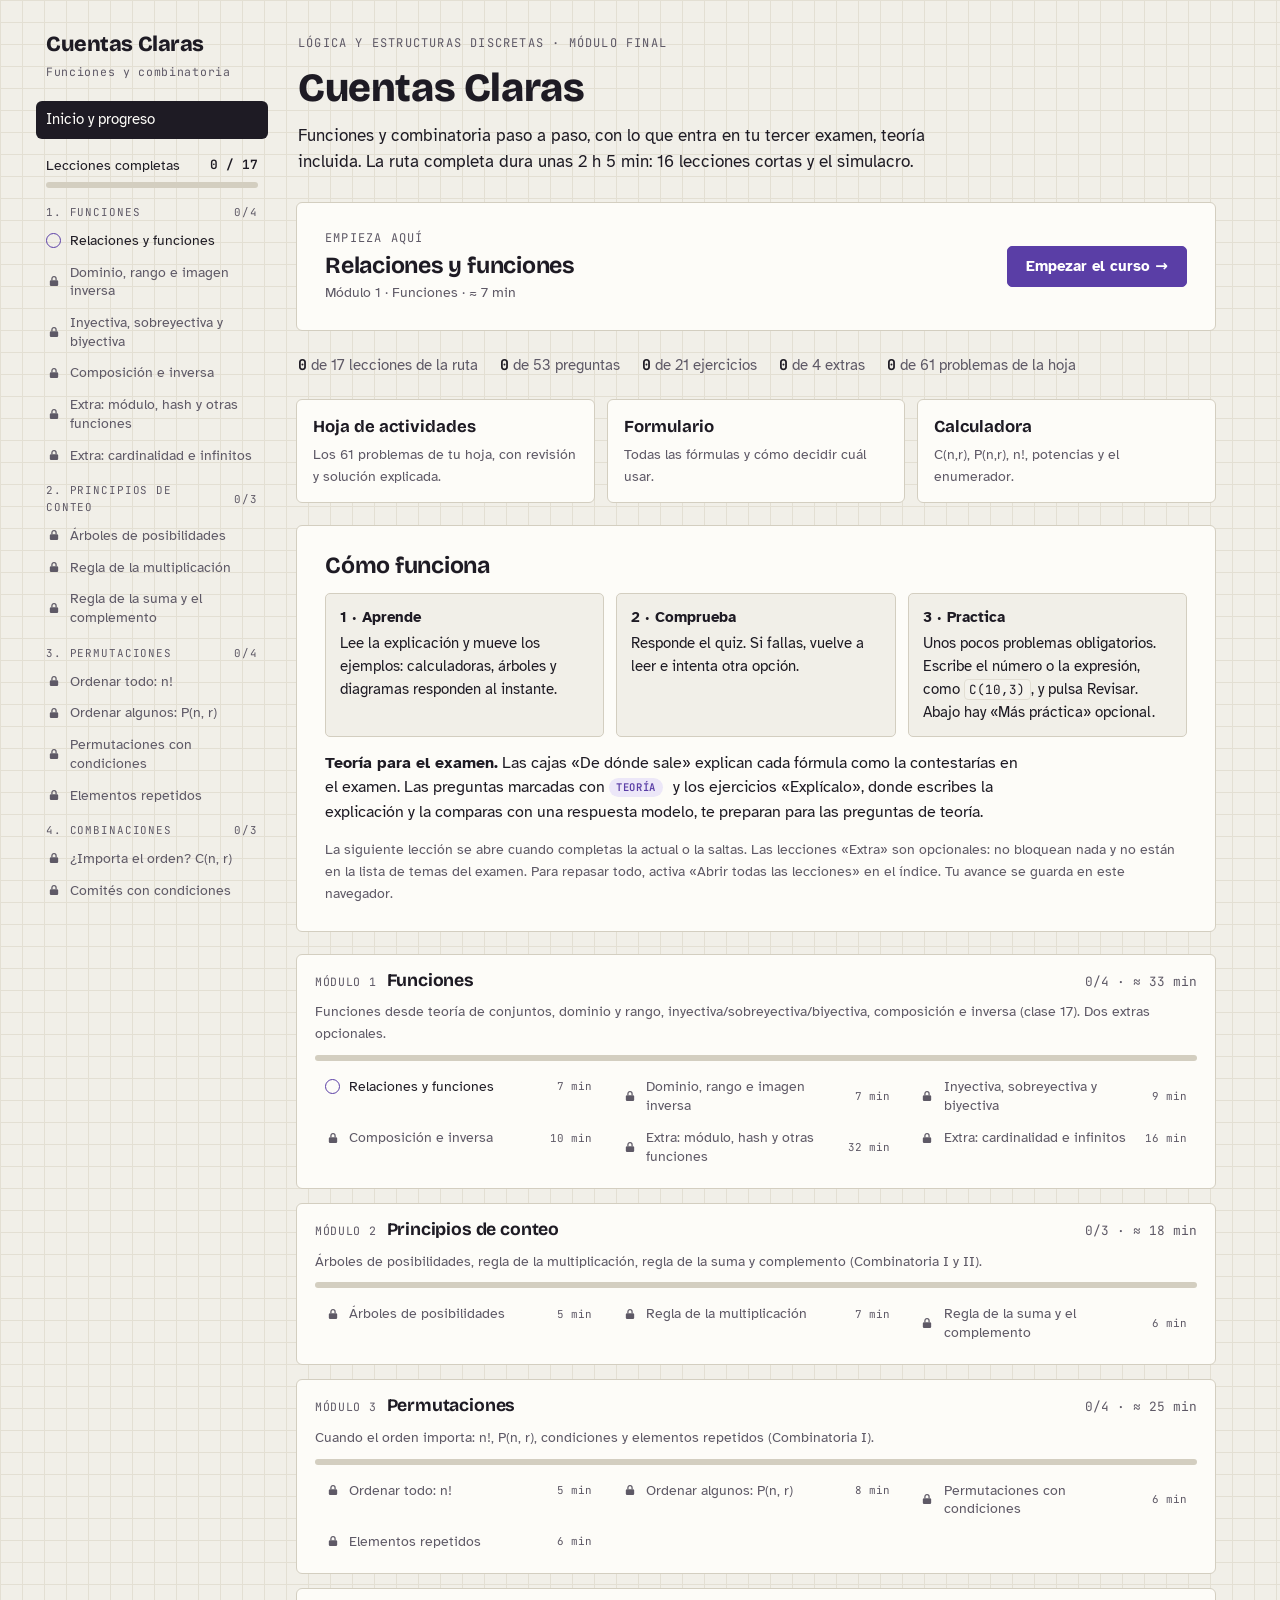
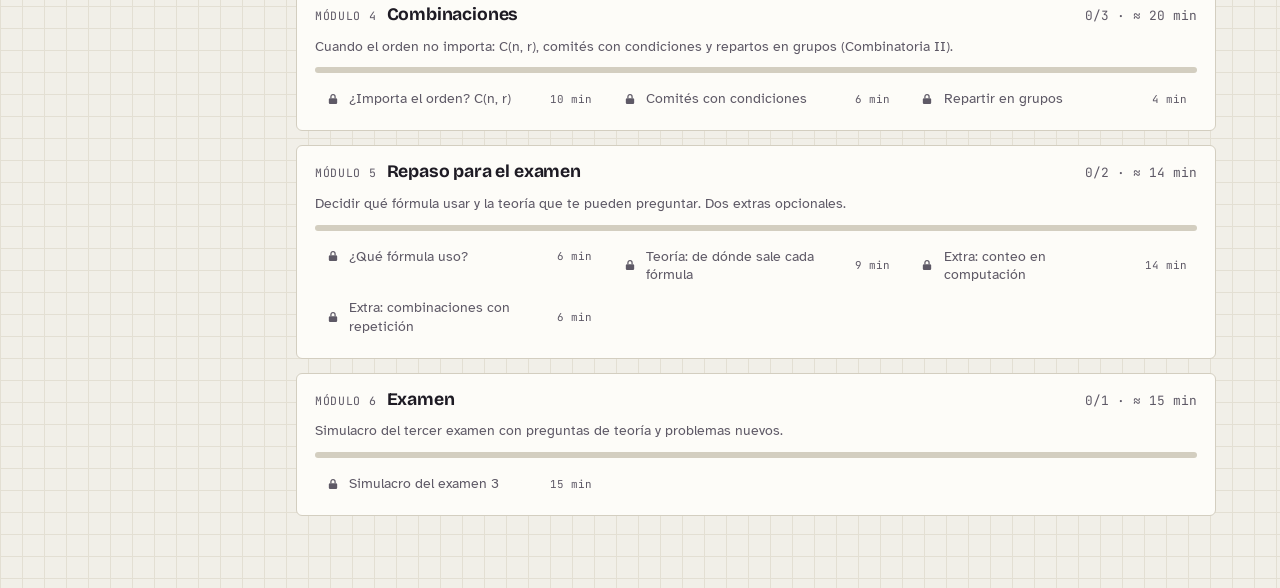
==== commit 0db67325: "Ruta de dos horas y teoría para el examen Co-Authored-By: Claude Opus 5.5 <noreply@anthropic.com>" ====
--- a/index.html
+++ b/index.html
@@ -303,6 +303,30 @@
   .two,.how,.tools-row,.fb-cols{grid-template-columns:minmax(0,1fr)}
 }
 @media (prefers-reduced-motion:reduce){*{transition:none!important;scroll-behavior:auto!important}}
+
+/* ---------- Teoría, más práctica y Explícalo ---------- */
+.why{border:1px solid var(--rule);border-left:4px solid var(--pen);border-radius:0 6px 6px 0;background:var(--paper);padding:12px 14px;display:flex;flex-direction:column;gap:8px;font-size:.95rem}
+.why .why-k{font-family:var(--f-mono);font-size:.68rem;letter-spacing:.08em;text-transform:uppercase;color:var(--pen);font-weight:600}
+.why h4{margin:0;font-family:var(--f-display);font-size:1.02rem;line-height:1.25}
+.why p{margin:0}
+.why ol{margin:0;padding-left:1.3em;display:flex;flex-direction:column;gap:5px}
+.why .big-f{font-size:.95rem}
+.sheet .why + .why{margin-top:4px}
+.teo{display:inline-block;font-family:var(--f-mono);font-size:.66rem;font-weight:600;letter-spacing:.06em;text-transform:uppercase;color:var(--pen);background:var(--pen-soft);border-radius:99px;padding:1px 7px;margin-right:6px;vertical-align:1px}
+.chip.teo{border-color:transparent;background:var(--pen-soft);color:var(--pen);font-weight:600}
+details.more{margin-top:14px;border:1px dashed var(--rule);border-radius:var(--r);padding:10px 14px;background:var(--sheet)}
+details.more > summary{cursor:pointer;font-weight:700;color:var(--pen);list-style-position:inside}
+details.more[open] > summary{margin-bottom:8px}
+details.more .more-body{display:flex;flex-direction:column;gap:14px;margin-top:10px}
+textarea.ans.long{width:100%;min-height:8.5em;resize:vertical;font-family:var(--f-body);font-size:15px;line-height:1.5}
+.ex.explica .pt{flex-direction:column;align-items:stretch}
+.checklist{display:flex;flex-direction:column;gap:8px;border:1px solid var(--rule);border-radius:5px;padding:12px 14px;background:var(--sheet)}
+.ck{display:flex;gap:10px;align-items:flex-start;cursor:pointer;font-size:.95rem;line-height:1.4}
+.ck input{margin-top:3px;width:17px;height:17px;flex:none;accent-color:var(--ok)}
+.ck-msg:empty{display:none}
+.ol li.extra .lt{color:var(--muted)}
+.ol li .lm{margin-left:auto;font-family:var(--f-mono);font-size:.68rem;color:var(--muted);flex:none;padding-left:8px}
+.solbox .prose p + p,.why p + p{margin-top:8px}
 </style>
 </head>
 <body>
@@ -741,7 +765,8 @@
   return s + '</svg>';
 }
 /* ======================= CONTENIDO · AJUSTES Y AYUDAS ======================= */
-const EXAM_Q = 12, EXAM_PASS = 10, EXAM_EX = ['fun', 'prod', 'perm', 'comb', 'cond', 'mix'];
+const EXAM_Q = 10, EXAM_PASS = 8, EXAM_TEO = 4, EXAM_EX = ['fun', 'prod', 'perm', 'cond', 'teo'];
+const EXAM_BANK = { fun: ['fun'], prod: ['prod', 'comb'], perm: ['perm', 'mix'], cond: ['cond'], teo: ['teo'] };
 const TREE_EXPECT = { torneo: 10, monedas: 13, oficiales: 8, es: 12, serie: 6 };
 const calc = (e, tag) => '<div class="calc" data-e="' + esc(e) + '"' + (tag ? ' data-tag="' + esc(tag) + '"' : '') + '></div>';
 const F = (a, b) => '<span class="frac"><span>' + a + '</span><span>' + b + '</span></span>';
@@ -1687,10 +1712,121 @@
   a:'3^5', v:'243', traps:[['5^3','Cada tarea (5) escoge programador (3): 3⁵.']],
   sol:`<p>Cada una de las 5 tareas elige entre 3 programadores: 3⁵ = 243. Es contar funciones de las tareas en los programadores.</p>` }
 );
+/* ======================= TEORÍA: DE DÓNDE SALE CADA FÓRMULA ======================= */
+/* Cada caja se usa en su lección (WHY), en la lección de repaso (la línea corta) y en el formulario. */
+const THEORY = [
+{ k:'funcion', t:'Función desde teoría de conjuntos',
+  linea:'Subconjunto de X × Y en el que cada x aparece en exactamente una pareja.',
+  body:`<p>Una función f : X → Y es un subconjunto de X × Y que cumple dos condiciones:</p>
+<ol><li><b>Existencia:</b> todo x ∈ X aparece como primer elemento de alguna pareja (nadie se queda sin imagen).</li><li><b>Unicidad:</b> ningún x aparece en dos parejas con distinto segundo elemento (nadie tiene dos imágenes).</li></ol>
+<p>Una relación solo pide ser subconjunto de X × Y. Por eso toda función es una relación, pero no al revés.</p>` },
+{ k:'iny-sobre', t:'Cómo se demuestra que es inyectiva o sobreyectiva',
+  linea:'Inyectiva: de f(x₁) = f(x₂) llegas a x₁ = x₂. Sobreyectiva: para cualquier y despejas una x del dominio.',
+  body:`<ol><li><b>Inyectiva:</b> supón f(x₁) = f(x₂) y despeja hasta llegar a x₁ = x₂. Con f(x) = 4x − 1: 4x₁ − 1 = 4x₂ − 1 ⇒ 4x₁ = 4x₂ ⇒ x₁ = x₂.</li><li><b>Sobreyectiva:</b> toma un y cualquiera del codominio, despeja x de y = f(x) y revisa que esa x esté en el dominio. Con 4x − 1: x = (y + 1)/4 es real y f((y + 1)/4) = y.</li><li><b>Para negarlo</b> basta un contraejemplo: dos x distintas con la misma imagen (g(n) = n² tiene g(−2) = g(2)) o un y sin preimagen (2x nunca vale 1 en ℤ).</li></ol>` },
+{ k:'palomar', t:'Tamaños y funciones',
+  linea:'Si |X| > |Y| no hay inyectivas; si |X| < |Y| no hay sobreyectivas; biyectiva exige |X| = |Y|.',
+  body:`<ol><li>Si |X| > |Y|, f no puede ser inyectiva: hay más elementos que destinos, así que dos comparten imagen (principio del palomar).</li><li>Si |X| < |Y|, f no puede ser sobreyectiva: salen |X| flechas y no alcanzan para cubrir los |Y| destinos.</li><li>Por lo tanto, una biyección entre conjuntos finitos solo existe si |X| = |Y|.</li></ol>` },
+{ k:'hereda', t:'Composición: qué se hereda',
+  linea:'g(f(x₁)) = g(f(x₂)) ⇒ f(x₁) = f(x₂) ⇒ x₁ = x₂. Para sobre: de z encuentras y, y de y encuentras x.',
+  body:`<p><b>Teorema 1.</b> Si f : X → Y y g : Y → Z son inyectivas, g ∘ f es inyectiva.</p>
+<ol><li>Supón (g ∘ f)(x₁) = (g ∘ f)(x₂), es decir g(f(x₁)) = g(f(x₂)).</li><li>Como g es inyectiva, f(x₁) = f(x₂).</li><li>Como f es inyectiva, x₁ = x₂. ∴ g ∘ f es inyectiva.</li></ol>
+<p><b>Teorema 2.</b> Si f y g son sobreyectivas, g ∘ f es sobreyectiva.</p>
+<ol><li>Toma cualquier z ∈ Z. Como g es sobreyectiva, hay una y ∈ Y con g(y) = z.</li><li>Como f es sobreyectiva, hay una x ∈ X con f(x) = y.</li><li>Entonces (g ∘ f)(x) = g(f(x)) = g(y) = z. ∴ g ∘ f es sobreyectiva.</li></ol>
+<p>Con los dos juntos, biyectiva ∘ biyectiva es biyectiva. Por eso «tener la misma cardinalidad» es transitivo.</p>` },
+{ k:'inversa', t:'¿Por qué solo las biyectivas tienen inversa?',
+  linea:'f⁻¹ debe darle a cada y exactamente un regreso: sin inyectiva habría dos, sin sobreyectiva ninguno.',
+  body:`<p>f⁻¹ : Y → X también tiene que ser función: a cada y le toca exactamente un regreso.</p>
+<ol><li>Si f no es inyectiva, algún y viene de dos x distintas: f⁻¹(y) no sabría a cuál regresar.</li><li>Si f no es sobreyectiva, algún y no viene de nadie: f⁻¹(y) no existiría.</li><li>Por eso hacen falta las dos cosas: f debe ser biyectiva. Se calcula despejando x de y = f(x), y cumple f⁻¹(f(x)) = x.</li></ol>` },
+{ k:'producto', t:'De dónde sale la regla del producto',
+  linea:'Árbol con un nivel por paso: si cada nodo se abre en el mismo número de ramas, las hojas son n₁ · n₂ · … · nₖ.',
+  body:`<ol><li>Dibuja el árbol de la operación, un nivel por paso. Cada hoja es una forma completa de hacerla.</li><li>El primer nivel tiene n₁ ramas. De cada una salen n₂, porque ese número no depende de la rama que tomaste, así que el segundo nivel tiene n₁ · n₂.</li><li>Nivel por nivel, al final hay n₁ · n₂ · … · nₖ hojas.</li></ol>
+<p>Si el número de opciones cambia según lo que pasó antes (el torneo), las ramas no se abren igual: ahí se cuenta en el árbol.</p>` },
+{ k:'suma', t:'De dónde sale la regla de la suma y el complemento',
+  linea:'Casos ajenos: |A ∪ B| = |A| + |B|. Como «al menos uno» + «ninguno» = total, al menos uno = total − ninguno.',
+  body:`<ol><li>Si A y B no pueden ocurrir a la vez, sus formas son conjuntos ajenos: cuentas las de A, luego las de B, y no repites ninguna. |A ∪ B| = |A| + |B|.</li><li>Si se enciman, lo común se contaría dos veces: |A ∪ B| = |A| + |B| − |A ∩ B|.</li><li><b>Complemento:</b> «al menos uno» y «ninguno» no se enciman y juntos son el total. Por la regla de la suma, total = (al menos uno) + (ninguno), así que (al menos uno) = total − (ninguno).</li></ol>` },
+{ k:'factorial', t:'De dónde sale n!',
+  linea:'Ordenar n objetos son n pasos con n, n − 1, …, 1 opciones: n!.',
+  body:`<p><b>Teorema de tu clase:</b> un conjunto de n elementos tiene n! permutaciones.</p>
+<ol><li>Formar una permutación es una operación de n pasos: elegir quién va primero, quién segundo, …, quién va al final.</li><li>El paso 1 tiene n opciones; el 2 tiene n − 1, porque ya usaste uno; …; el último tiene 1.</li><li>Por la regla del producto: n · (n − 1) · … · 2 · 1 = n!.</li></ol>
+<p>0! = 1: hay una sola forma de ordenar nada, y así P(n, n) = n!/0! = n! sigue funcionando.</p>` },
+{ k:'pnr', t:'De dónde sale P(n, r) = n!/(n − r)!',
+  linea:'r lugares con n, n − 1, …, n − r + 1 opciones; multiplicando y dividiendo entre (n − r)! queda n!/(n − r)!.',
+  body:`<ol><li>Una r-permutación llena r lugares en orden: es una operación de r pasos.</li><li>El 1er lugar tiene n opciones, el 2º n − 1… En el lugar r ya usaste r − 1 elementos, así que quedan n − r + 1.</li><li>Regla del producto: P(n, r) = n (n − 1) ⋯ (n − r + 1).</li><li>Para escribirlo con factoriales, multiplica y divide entre (n − r)!: arriba se completa n!. ∴ P(n, r) = n!/(n − r)!.</li></ol>
+<div class="big-f">P(5, 2) = 5 · 4 = ${F('5 · 4 · 3 · 2 · 1', '3 · 2 · 1')} = ${F('5!', '3!')}</div>` },
+{ k:'cnr', t:'De dónde sale C(n, r) = n!/(r!(n − r)!)',
+  linea:'Escoger el grupo y luego ordenarlo da P(n, r) = C(n, r) · r!; se despeja C(n, r) = P(n, r)/r!.',
+  body:`<ol><li>Una r-permutación se puede formar en dos pasos: primero escoges el subconjunto de r elementos (C(n, r) formas) y luego lo ordenas (r! formas).</li><li>Regla del producto: P(n, r) = C(n, r) · r!. Dicho de otra forma, cada combinación aparece r! veces en la lista de permutaciones (AB y BA).</li><li>Despeja: C(n, r) = P(n, r)/r! = n!/(r!(n − r)!). Como dice tu clase, el r! del denominador elimina las repetidas.</li></ol>
+<p><b>Simetría:</b> C(n, r) = C(n, n − r), porque escoger los r que entran es lo mismo que escoger los n − r que se quedan fuera. En la fórmula solo se intercambian r! y (n − r)!.</p>` },
+{ k:'repetidos', t:'De dónde sale n!/(a! · b! · …)',
+  linea:'Si las copias iguales fueran distintas habría n!; cada palabra se contó a! · b! · … veces y se divide.',
+  body:`<ol><li>Ponle subíndice a las copias iguales (C A₁ S A₂) y ordénalas como si fueran distintas: n! ordenamientos.</li><li>Cada palabra real aparece tantas veces como formas de revolver las copias iguales entre sí: a! · b! · … En CASA son 2! = 2: CA₁SA₂ y CA₂SA₁.</li><li>Si cada resultado se contó k veces, divides entre k: n!/(a! · b! · …).</li></ol>` },
+{ k:'circulo', t:'De dónde sale (n − 1)! en un círculo',
+  linea:'Las n! filas se agrupan de n en n (las rotaciones de un mismo círculo): n!/n = (n − 1)!.',
+  body:`<ol><li>Corta el círculo en cualquier silla y léelo como fila: hay n! filas posibles.</li><li>Cada acomodo circular produce n filas distintas, una por cada silla donde puedes empezar a leer (sus n rotaciones).</li><li>Divide: n!/n = (n − 1)!. Es lo mismo que fijar a una persona y ordenar a las otras n − 1.</li></ol>` },
+{ k:'funciones-ab', t:'¿Cuántas funciones hay de A en B?',
+  linea:'Cada uno de los m elementos de A escoge su imagen entre n: nᵐ. Inyectivas: P(n, m).',
+  body:`<p>Con |A| = m y |B| = n:</p>
+<ol><li>Definir f es elegir f(x₁), f(x₂), …, f(xₘ): m pasos.</li><li>Cada paso tiene n opciones y no depende de los demás, porque dos x pueden tener la misma imagen.</li><li>Regla del producto: n · n · … · n (m veces) = nᵐ funciones.</li></ol>
+<p>Si además debe ser inyectiva, las imágenes no se repiten: n (n − 1) ⋯ (n − m + 1) = P(n, m), si m ≤ n. Las biyecciones de un conjunto de n elementos en sí mismo son n!.</p>` }
+];
+const THBYK = {}; THEORY.forEach(t => { THBYK[t.k] = t; });
+const WHY = k => '<div class="why"><span class="why-k">De dónde sale · teoría para el examen</span><h4>' + THBYK[k].t + '</h4>' + THBYK[k].body + '</div>';
+const ERRATA_MN = `<div class="callout"><b>Ojo con la diapositiva de tu clase.</b> En «¿Cuántas funciones distintas se pueden definir de A a B?» quedó escrito m*n. Pero m · n cuenta las parejas de A × B, no las funciones. Con |A| = 3 y |B| = 2 hay 2³ = 8 funciones, no 6. Si te lo preguntan, contesta nᵐ y explica por qué.</div>`;
+const TEORIA_HTML = '<div class="sheet"><h2>De dónde sale cada fórmula</h2><p class="prose">Las demostraciones cortas que te pueden pedir en el examen. Cada una está también en su lección.</p>' + THEORY.map(t => WHY(t.k)).join('') + ERRATA_MN + '</div>';
+
+/* ---------- Ejercicios «Explícalo» (se califican con lista de puntos) ---------- */
+EX.push(
+{ id:'T1', src:'teoria', k:'explica', t:'Demuéstralo: f(x) = 3x + 5 es biyectiva',
+  q:`<p>Demuestra que f : ℝ → ℝ, f(x) = 3x + 5, es biyectiva. Escríbelo como en el examen: primero inyectiva, luego sobreyectiva.</p>`,
+  puntos:['Para inyectiva partes de f(x₁) = f(x₂), es decir 3x₁ + 5 = 3x₂ + 5', 'Despejas hasta x₁ = x₂ y concluyes que es inyectiva', 'Para sobreyectiva tomas un y cualquiera y despejas x = (y − 5)/3', 'Dices que esa x es real (está en el dominio) y que f(x) = y', 'Concluyes: inyectiva y sobreyectiva, entonces biyectiva'],
+  sol:`<p><b>Inyectiva.</b> Sean x₁, x₂ ∈ ℝ con f(x₁) = f(x₂). Entonces 3x₁ + 5 = 3x₂ + 5, así que 3x₁ = 3x₂ y x₁ = x₂. ∴ f es inyectiva.</p><p><b>Sobreyectiva.</b> Sea y ∈ ℝ. Busco x con 3x + 5 = y: x = (y − 5)/3, que es un número real. Comprobación: f((y − 5)/3) = 3 · (y − 5)/3 + 5 = y. ∴ f es sobreyectiva.</p><p>Como es inyectiva y sobreyectiva, f es biyectiva (y su inversa es f⁻¹(y) = (y − 5)/3).</p>` },
+{ id:'T2', src:'teoria', k:'explica', t:'Demuéstralo: inyectiva ∘ inyectiva',
+  q:`<p>Sean f : X → Y y g : Y → Z funciones inyectivas. Demuestra que g ∘ f es inyectiva.</p>`,
+  puntos:['Partes de (g ∘ f)(x₁) = (g ∘ f)(x₂), o sea g(f(x₁)) = g(f(x₂))', 'Usas que g es inyectiva para llegar a f(x₁) = f(x₂)', 'Usas que f es inyectiva para llegar a x₁ = x₂', 'Concluyes con la definición: g ∘ f es inyectiva'],
+  sol:`<p>Sean x₁, x₂ ∈ X con (g ∘ f)(x₁) = (g ∘ f)(x₂), es decir, g(f(x₁)) = g(f(x₂)).</p><p>f(x₁) y f(x₂) son elementos de Y y g es inyectiva, así que f(x₁) = f(x₂).</p><p>Como f es inyectiva, x₁ = x₂. Partimos de imágenes iguales y llegamos a elementos iguales: ∴ g ∘ f es inyectiva.</p>` },
+{ id:'T3', src:'teoria', k:'explica', t:'Explícalo: de dónde sale P(n, r)',
+  q:`<p>Explica de dónde sale la fórmula P(n, r) = n!/(n − r)!. Puedes apoyarte en el ejemplo de tu clase con las vocales {a, e, i, o, u}.</p>`,
+  puntos:['Dices qué cuenta: selecciones ordenadas de r elementos, o sea r pasos (un lugar por paso)', 'Cuentas las opciones de cada paso: n, n − 1, …, n − r + 1, y explicas por qué el último es n − r + 1', 'Nombras la regla del producto para multiplicarlas', 'Explicas que al multiplicar y dividir entre (n − r)! queda n!/(n − r)!'],
+  sol:`<p>P(n, r) cuenta las selecciones <b>ordenadas</b> de r elementos tomados de n. Formar una es una operación de r pasos: elegir quién va en el 1er lugar, en el 2º, …, en el r-ésimo.</p><p>El 1er lugar tiene n opciones; el 2º, n − 1, porque ya se usó uno; y en el r-ésimo ya se usaron r − 1, así que quedan n − r + 1. Por la regla del producto, P(n, r) = n(n − 1)⋯(n − r + 1).</p><p>Si multiplico y divido entre (n − r)!, arriba se completa n! = n(n − 1)⋯(n − r + 1) · (n − r)!. ∴ P(n, r) = n!/(n − r)!. Con las vocales: P(5, 2) = 5 · 4 = 5!/3! = 20.</p>` },
+{ id:'T4', src:'teoria', k:'explica', t:'Explícalo: de dónde sale C(n, r)',
+  q:`<p>Explica de dónde sale C(n, r) = n!/(r!(n − r)!). Puedes apoyarte en el ejemplo de tu clase: elegir 2 personas de {A, B, C, D} para presidente y secretario, o para un equipo.</p>`,
+  puntos:['Dices qué cuenta: subconjuntos de r elementos, donde el orden no importa', 'Relacionas con permutaciones: cada subconjunto de r se puede ordenar de r! formas', 'Escribes P(n, r) = C(n, r) · r! (cada combinación aparece r! veces en P(n, r))', 'Despejas C(n, r) = P(n, r)/r! y sustituyes P(n, r) = n!/(n − r)! para llegar a n!/(r!(n − r)!)'],
+  sol:`<p>C(n, r) cuenta los subconjuntos de r elementos, donde el orden no importa (AB = BA).</p><p>Una selección ordenada de r elementos se puede hacer en dos pasos: escoger el subconjunto (C(n, r) formas) y luego ordenarlo (r! formas). Por la regla del producto, P(n, r) = C(n, r) · r!. En el ejemplo: 12 parejas de presidente y secretario = 6 equipos · 2!.</p><p>Despejando, C(n, r) = P(n, r)/r! = n!/(r!(n − r)!). El r! elimina las repeticiones: cada equipo aparecía r! veces en la lista ordenada.</p>` },
+{ id:'T5', src:'teoria', k:'explica', t:'Explícalo: funciones de A en B',
+  q:`<p>Si |A| = m y |B| = n, ¿cuántas funciones hay de A en B? Explica de dónde sale y di cuántas de ellas son inyectivas.</p>`,
+  puntos:['Dices que definir f es elegir la imagen de cada uno de los m elementos de A', 'Cada elección tiene n opciones y no depende de las otras (pueden repetir imagen)', 'Por la regla del producto son n · n · … · n = nᵐ, no m · n', 'Inyectivas: las imágenes no se repiten, así que son P(n, m) = n!/(n − m)!, si m ≤ n'],
+  sol:`<p>Sea A = {x₁, …, xₘ}. Una función queda definida cuando eliges f(x₁), f(x₂), …, f(xₘ): son m pasos. Cada uno tiene n opciones y no depende de los otros, porque dos elementos pueden ir a la misma imagen. Por la regla del producto hay n · n · … · n = <b>nᵐ</b> funciones.</p><p>Ejemplo: con |A| = 3 y |B| = 2 hay 2³ = 8. No es m · n = 6, que cuenta las parejas de A × B.</p><p>Para que sea inyectiva, las imágenes no se pueden repetir: n opciones para x₁, n − 1 para x₂, …, es decir <b>P(n, m) = n!/(n − m)!</b> (solo si m ≤ n; si m > n no hay ninguna).</p>` }
+);
+
+/* Banco de teoría del simulacro: un «Explícalo» por examen */
+EX.push(
+{ id:'X20', src:'examen', b:'teo', k:'explica', t:'Sobreyectiva ∘ sobreyectiva',
+  q:`<p>Sean f : X → Y y g : Y → Z sobreyectivas. Demuestra que g ∘ f es sobreyectiva.</p>`,
+  puntos:['Tomas un z cualquiera de Z', 'Usas que g es sobreyectiva: existe y ∈ Y con g(y) = z', 'Usas que f es sobreyectiva: existe x ∈ X con f(x) = y', 'Concluyes (g ∘ f)(x) = g(f(x)) = g(y) = z, así que g ∘ f es sobreyectiva'],
+  sol:`<p>Sea z ∈ Z. Como g es sobreyectiva, existe y ∈ Y con g(y) = z. Como f es sobreyectiva, existe x ∈ X con f(x) = y. Entonces (g ∘ f)(x) = g(f(x)) = g(y) = z. Todo z tiene preimagen: ∴ g ∘ f es sobreyectiva.</p>` },
+{ id:'X21', src:'examen', b:'teo', k:'explica', t:'Inversa solo si es biyectiva',
+  q:`<p>Explica por qué una función f : X → Y tiene función inversa solo si es biyectiva.</p>`,
+  puntos:['Dices que f⁻¹ : Y → X tiene que ser función: a cada y le toca exactamente un regreso', 'Si f no es inyectiva, algún y viene de dos x y f⁻¹(y) no estaría bien definida', 'Si f no es sobreyectiva, algún y no viene de nadie y f⁻¹(y) no existiría', 'Concluyes que hacen falta las dos: f debe ser biyectiva'],
+  sol:`<p>La inversa debe ser una función de Y en X que regrese cada y al x del que salió. Si f no fuera inyectiva, habría un y con dos preimágenes y f⁻¹(y) tendría dos valores, así que no sería función. Si f no fuera sobreyectiva, habría un y sin preimagen y f⁻¹(y) no estaría definido. Por lo tanto f necesita ser inyectiva y sobreyectiva: biyectiva.</p>` },
+{ id:'X22', src:'examen', b:'teo', k:'explica', t:'(n − 1)! en una mesa redonda',
+  q:`<p>Explica por qué n personas se pueden sentar de (n − 1)! formas alrededor de una mesa redonda, si dos acomodos que son rotación uno del otro cuentan como el mismo.</p>`,
+  puntos:['Dices que si fuera una fila habría n! formas', 'Explicas que cada acomodo circular corresponde a n filas: sus n rotaciones (empezar a leer en cualquier silla)', 'Divides: n!/n = (n − 1)!', 'O, de otra forma: fijas a una persona y ordenas a las otras n − 1'],
+  sol:`<p>Si las sillas estuvieran en fila habría n! acomodos. En un círculo, girar a todos un lugar no cambia nada, y cada acomodo circular se puede leer empezando en cualquiera de las n sillas: corresponde a n filas distintas. Como cada círculo se contó n veces, hay n!/n = (n − 1)!. Es lo mismo que fijar a una persona y ordenar a las otras n − 1.</p>` },
+{ id:'X23', src:'examen', b:'teo', k:'explica', t:'Letras repetidas',
+  q:`<p>Explica por qué las letras de una palabra de n letras, donde una se repite a veces y otra b veces, se pueden ordenar de n!/(a! · b!) formas. Usa ANA o CASA como ejemplo.</p>`,
+  puntos:['Dices que si todas las letras fueran distintas (con subíndices) habría n! ordenamientos', 'Explicas que cada palabra real aparece a! · b! veces, por todas las formas de revolver las copias iguales', 'Divides entre a! · b! porque cada resultado se contó esas veces', 'Das el ejemplo: ANA tiene 3!/2! = 3 (ANA, AAN, NAA)'],
+  sol:`<p>Si a las copias iguales les pongo subíndice (A₁NA₂) todas las letras son distintas y hay n! ordenamientos. Pero una misma palabra aparece varias veces: A₁NA₂ y A₂NA₁ son ANA. Cada palabra se repite tantas veces como formas de revolver las copias iguales entre sí: a! · b!. Por eso se divide: n!/(a! · b!). En ANA, 3!/2! = 3: ANA, AAN y NAA.</p>` },
+{ id:'X24', src:'examen', b:'teo', k:'explica', t:'¿Por qué C(n, r) = C(n, n − r)?',
+  q:`<p>Explica por qué C(n, r) = C(n, n − r). Da el argumento con palabras y compruébalo con la fórmula.</p>`,
+  puntos:['Explicas que escoger los r que entran es lo mismo que escoger los n − r que se quedan fuera', 'Dices que cada grupo de r corresponde a exactamente un grupo de n − r (su complemento), así que hay la misma cantidad', 'Con la fórmula: C(n, n − r) = n!/((n − r)! (n − (n − r))!) = n!/((n − r)! r!)', 'Concluyes que es igual a C(n, r)'],
+  sol:`<p>Elegir a los r que entran a un comité deja automáticamente fuera a los otros n − r, y al revés. Cada subconjunto de r elementos se empareja con exactamente uno de n − r (su complemento), así que hay la misma cantidad de unos que de otros. Con la fórmula: C(n, n − r) = n!/((n − r)! · (n − (n − r))!) = n!/((n − r)! · r!) = C(n, r).</p>` }
+);
 /* ======================= LECCIONES ======================= */
+/* ex: obligatorios para completar la lección · mas: «Más práctica» opcional · pool: preguntas que solo salen en el simulacro
+   teo:true marca las preguntas de teoría · optional:true son extras que no bloquean ni cuentan en la ruta */
 const LIBRO = n => 'Libro de Razonamiento Lógico · Actividad 5, #' + n;
 const MODULES = [
-{ t:'Funciones', d:'Relaciones, dominio y rango, inyectiva/sobreyectiva/biyectiva, composición, inversa y cardinalidad (clase 17).', lessons:[
+{ t:'Funciones', d:'Funciones desde teoría de conjuntos, dominio y rango, inyectiva/sobreyectiva/biyectiva, composición e inversa (clase 17). Dos extras opcionales.', lessons:[
   { id:'relaciones', t:'Relaciones y funciones', obj:'Distinguir una relación de una función con parejas ordenadas y diagramas de flechas.',
     intro:[`<h2>Del producto cartesiano a las funciones</h2>
 <p class="prose">Este tema cierra Teoría de conjuntos y abre la combinatoria: una función es un conjunto de parejas con una regla, y <b>contar</b> un conjunto es emparejarlo con {1, 2, 3, …}.</p>
@@ -1698,11 +1834,9 @@
 <p class="prose">A × B es el conjunto de todas las parejas ordenadas (a, b) con a en A y b en B. Con A = {1, 2} y B = {x, y, z}:</p>
 <div class="big-f">A × B = {(1,x), (1,y), (1,z), (2,x), (2,y), (2,z)}</div>
 <p class="prose">Tiene 2 · 3 = 6 parejas. En general |A × B| = |A| · |B|: ya estás usando la regla del producto del módulo 2.</p>
-<h3>Relación</h3>
-<p class="prose">Una <b>relación</b> de A en B es <b>cualquier subconjunto</b> de A × B. Puede tener muchas parejas, pocas o ninguna.</p>
-<h3>Función</h3>
-<p class="prose">Una <b>función</b> f : A → B es una relación en la que <b>cada elemento de A aparece exactamente una vez</b> como primer elemento de una pareja. Tu clase lo dice con dos condiciones:</p>
-<ol><li>Ningún primer elemento se repite: nadie de A tiene dos imágenes.</li><li>Todos los elementos de A aparecen: nadie de A se queda sin imagen.</li></ol>
+<h3>Relación y función</h3>
+<p class="prose">Una <b>relación</b> de A en B es <b>cualquier subconjunto</b> de A × B. Puede tener muchas parejas, pocas o ninguna. Una función es una relación con dos condiciones más:</p>
+${WHY('funcion')}
 <div class="note">No hace falta usar todos los elementos de B, y varios elementos de A pueden ir al mismo de B.</div>`,
 `<h2>Los ejemplos de la clase</h2>
 <p class="prose">A = {2, 3, 4, 5} y B = {0, 1, 4}.</p>
@@ -1713,12 +1847,15 @@
 <p class="prose">X va a la izquierda, Y a la derecha y se dibuja una flecha de x a f(x). La prueba rápida: <b>de cada punto de la izquierda sale exactamente una flecha</b>.</p>
 <div data-arrows="r1 r2 r3"></div>`],
     quiz:[
-      { q:'Una relación de A en B es…', o:['Cualquier subconjunto de A × B','Solo las que le asignan un elemento de B a cada elemento de A','Todo el conjunto A × B'], a:0, w:'Cualquier subconjunto sirve, incluso el vacío. Las funciones son un caso particular.' },
+      { teo:true, q:'Desde teoría de conjuntos, una función f : A → B es…', o:['Un subconjunto de A × B en el que cada elemento de A aparece en exactamente una pareja','Cualquier subconjunto de A × B','Una fórmula que convierte números en números'], a:0, w:'Es una relación con dos condiciones: todos los de A aparecen (existencia) y ninguno repite (unicidad).' },
       { q:'En una función f : A → B, ¿pueden dos elementos de A tener la misma imagen?', o:['Sí','No'], a:0, w:'Lo prohibido es que un elemento de A tenga dos imágenes o ninguna. R1 de la clase manda todo al 0 y es función.' },
-      { q:'¿Es obligatorio que todos los elementos de B reciban flecha?', o:['Sí; si no, no es función','No'], a:1, w:'No. Eso solo lo pide la sobreyectividad (lección 4).' },
-      { q:'Si |A| = 3 y |B| = 4, ¿cuántas parejas tiene A × B?', o:['7','12','64','81'], a:1, chk:'3*4', w:'|A × B| = |A| · |B| = 12.' },
-      { q:'R = {(1,a), (2,b), (2,c)} con A = {1, 2} y B = {a, b, c}. ¿Es función de A en B?', o:['Sí','No, porque el 2 tiene dos imágenes','No, porque a nadie le toca la c'], a:1, w:'El 2 aparece dos veces como primer elemento.' } ],
-    ex:['F1','F2','F3','F4'] },
+      { q:'R = {(1,a), (2,b), (2,c)} con A = {1, 2} y B = {a, b, c}. ¿Es función de A en B?', o:['Sí','No, porque el 2 tiene dos imágenes','No, porque a nadie le toca la c'], a:1, w:'El 2 aparece dos veces como primer elemento.' },
+      { teo:true, q:'¿Por qué |A × B| = |A| · |B|?', o:['Formar una pareja son dos pasos: eliges a (|A| formas) y luego b (|B| formas); regla del producto','Porque A × B contiene a A y a B','Porque cada elemento de A se suma con uno de B'], a:0, w:'Es la regla del producto aplicada a parejas.' } ],
+    pool:[
+      { teo:true, q:'Una relación de A en B es…', o:['Cualquier subconjunto de A × B','Solo las que le asignan un elemento de B a cada elemento de A','Todo el conjunto A × B'], a:0, w:'Cualquier subconjunto sirve, incluso el vacío. Las funciones son un caso particular.' },
+      { q:'¿Es obligatorio que todos los elementos de B reciban flecha?', o:['Sí; si no, no es función','No'], a:1, w:'No. Eso solo lo pide la sobreyectividad.' },
+      { q:'Si |A| = 3 y |B| = 4, ¿cuántas parejas tiene A × B?', o:['7','12','64','81'], a:1, chk:'3*4', w:'|A × B| = |A| · |B| = 12.' } ],
+    ex:['F1'], mas:['F3','F2','F4'] },
   { id:'dominio-rango', t:'Dominio, rango e imagen inversa', obj:'Leer de una función su dominio, codominio, rango, imágenes e imágenes inversas.',
     intro:[`<h2>Las partes de una función</h2>
 <p class="prose">Para f : X → Y:</p>
@@ -1726,17 +1863,73 @@
 <div data-arrows="d2"></div>
 <div class="tw"><table class="t"><tr><th>Pregunta</th><th>Respuesta</th></tr>
 <tr><td>Dominio</td><td class="mono">{x1, x2, x3, x4}</td></tr><tr><td>Codominio</td><td class="mono">{y1, y2, y3, y4, y5}</td></tr><tr><td>Rango</td><td class="mono">{y1, y3, y4}</td></tr><tr><td>Imagen inversa de y3</td><td class="mono">{x1, x3}</td></tr><tr><td>Imagen inversa de y2</td><td class="mono">∅</td></tr><tr><td>f como parejas</td><td class="mono">{(x1,y3), (x2,y1), (x3,y3), (x4,y4)}</td></tr></table></div>
-<div class="callout"><b>Cuidado:</b> la imagen inversa existe siempre (es un conjunto). La <b>función inversa</b> f⁻¹ solo existe si f es biyectiva; la verás en la lección 5.</div>`,
+<div class="callout"><b>Cuidado:</b> la imagen inversa existe siempre (es un conjunto). La <b>función inversa</b> f⁻¹ solo existe si f es biyectiva; la verás en la lección de composición e inversa.</div>`,
 `<h2>Cómo escribir tus respuestas</h2>
 <ul><li>Conjuntos con llaves y comas: <code>{a, c}</code>. El orden no importa: <code>{c, a}</code> también vale.</li><li>El vacío: <code>∅</code>, <code>{}</code> o <code>vacio</code>.</li><li>Parejas con paréntesis: <code>{(a,2), (b,4)}</code>.</li><li>Conjuntos de conjuntos: <code>{{a,b}, {a,c}}</code>.</li><li>Un solo valor, como f(a): escribe solo <code>2</code>.</li></ul>`],
     quiz:[
-      { q:'El rango de una función siempre es…', o:['Igual al codominio','Un subconjunto del codominio','Un subconjunto del dominio'], a:1, w:'Son los elementos del codominio que reciben flecha. Coincide con el codominio solo si f es sobreyectiva.' },
+      { teo:true, q:'El rango de una función siempre es…', o:['Igual al codominio','Un subconjunto del codominio','Un subconjunto del dominio'], a:1, w:'Son los elementos del codominio que reciben flecha. Coincide con el codominio solo si f es sobreyectiva.' },
       { q:'La imagen inversa de un elemento y ∈ Y puede ser…', o:['Siempre un solo elemento','Vacía, de un elemento o de varios','Nunca vacía'], a:1, w:'Si nadie llega a y es ∅; si llegan varios, los incluye a todos.' },
       { q:'Si f : {1, 2, 3} → {1, 2, 3, 4, 5}, ¿cuál es el tamaño máximo del rango?', o:['3','5','8'], a:0, chk:'3', w:'Cada elemento del dominio aporta una sola imagen: a lo más 3 imágenes distintas.' },
-      { q:'Si juntas las imágenes inversas de todos los y ∈ Y, ¿cuántos elementos hay en total?', o:['|X|','|Y|','|X| · |Y|'], a:0, w:'Cada x está en exactamente una imagen inversa (la de f(x)): las imágenes inversas reparten X sin repetir.' } ],
-    ex:['F5','F6','F7','F8'] },
-  { id:'otras-funciones', t:'Igualdad, módulo y funciones especiales', obj:'Comparar funciones, usar la operación mod y trabajar con funciones en conjuntos potencia, productos y booleanas.',
+      { teo:true, q:'Si juntas las imágenes inversas de todos los y ∈ Y, ¿cuántos elementos hay en total?', o:['|X|','|Y|','|X| · |Y|'], a:0, w:'Cada x está en exactamente una imagen inversa (la de f(x)): las imágenes inversas reparten X sin repetir.' } ],
+    ex:['F5'], mas:['F6','F7','F8'] },
+  { id:'inyectiva-sobre', t:'Inyectiva, sobreyectiva y biyectiva', obj:'Demostrar o refutar que una función es inyectiva o sobreyectiva, y reconocerlo en un diagrama.',
+    intro:[`<h2>Inyectiva y sobreyectiva</h2>
+<p class="prose">f : X → Y es <b>inyectiva</b> (uno a uno) si elementos distintos van a imágenes distintas. En el diagrama: <b>ningún elemento de Y recibe dos flechas</b>.</p>
+<div class="big-f">∀x₁, x₂ ∈ X: si f(x₁) = f(x₂) entonces x₁ = x₂</div>
+<p class="prose">f es <b>sobreyectiva</b> (suprayectiva) si todo elemento de Y es imagen de alguien. En el diagrama: <b>todos los de Y reciben al menos una flecha</b>; es decir, rango = codominio.</p>
+<div class="big-f">∀y ∈ Y, ∃x ∈ X tal que f(x) = y</div>
+${WHY('iny-sobre')}`,
+`<h2>Los cinco casos de la clase</h2>
+<div class="tw"><table class="t"><tr><th>Función</th><th>¿Sobreyectiva?</th><th>Por qué</th><th>Cómo volverla sobreyectiva</th></tr>
+<tr><td class="mono">f : ℝ → ℝ, f(x) = x</td><td>Sí</td><td>x = y</td><td>—</td></tr>
+<tr><td class="mono">h : ℤ → ℤ, h(x) = 2x</td><td>No</td><td>1 no es 2x para ningún entero</td><td class="mono">h : ℤ → 2ℤ</td></tr>
+<tr><td class="mono">g : ℝ → ℝ, g(x) = sen x</td><td>No</td><td>sen x nunca vale 2</td><td class="mono">g : ℝ → [−1, 1]</td></tr>
+<tr><td class="mono">k : {a,b,c} → {1,2,3}</td><td>Sí</td><td>cada número recibe una letra</td><td>—</td></tr>
+<tr><td class="mono">m : ℕ → ℕ, m(n) = n + 1</td><td>No</td><td>el 1 no es n + 1 para ningún natural</td><td class="mono">m : ℕ → {2, 3, 4, …}</td></tr></table></div>
+<div class="note">Para volver sobreyectiva una función, achica el codominio hasta que sea igual al rango.</div>`,
+`<h2>Biyectiva y la regla de los tamaños</h2>
+<p class="prose"><b>Biyectiva</b> = inyectiva y sobreyectiva: cada elemento de Y recibe exactamente una flecha. Solo las biyectivas tienen inversa.</p>
+<div data-arrows="ap1 ap2 ap3"></div>
+${WHY('palomar')}
+<p class="prose">Juega con este constructor: cambia las flechas y mira el veredicto.</p>
+<div data-fb></div>`],
+    quiz:[
+      { teo:true, q:'Para demostrar que una función NO es inyectiva basta…', o:['Un contraejemplo: x₁ ≠ x₂ con f(x₁) = f(x₂)','Revisar que f(0) = 0','Probar con tres valores que dan distinto'], a:0, w:'Un solo par de elementos distintos con la misma imagen tumba la inyectividad.' },
+      { teo:true, q:'Para demostrar que f : X → Y es sobreyectiva…', o:['Tomas un y cualquiera de Y y encuentras una x en X con f(x) = y','Pruebas con varios valores de x y ves que dan resultados distintos','Supones f(x₁) = f(x₂) y llegas a x₁ = x₂'], a:0, w:'La tercera es la demostración de inyectiva. Probar con ejemplos no demuestra nada.' },
+      { teo:true, q:'Si |X| = 5 y |Y| = 3, una función f : X → Y…', o:['Puede ser inyectiva','Nunca es inyectiva','Siempre es biyectiva'], a:1, w:'Con 5 flechas y solo 3 destinos, algún destino recibe dos (principio del palomar).' } ],
+    pool:[
+      { q:'f : ℝ → ℝ, f(x) = 4x − 1 es…', o:['Solo inyectiva','Solo sobreyectiva','Biyectiva','Ninguna'], a:2, w:'Inyectiva por la demostración de la clase y sobreyectiva porque x = (y + 1)/4 siempre es real.' },
+      { q:'h : ℤ → ℤ, h(x) = 2x es…', o:['Sobreyectiva','No sobreyectiva: el 1 no tiene preimagen entera'], a:1, w:'2x siempre es par; los impares se quedan sin flecha.' },
+      { q:'Para que m(n) = n + 1 sea sobreyectiva con dominio ℕ = {1, 2, 3, …}, el codominio debe ser…', o:['ℕ','{2, 3, 4, …}','ℤ'], a:1, w:'El codominio se achica hasta el rango, que empieza en 2.' },
+      { teo:true, q:'Una función es biyectiva si…', o:['Es inyectiva o sobreyectiva','Es inyectiva y sobreyectiva'], a:1, w:'Necesita las dos.' } ],
+    ex:['F15','T1'], mas:['F13','F14','F16'] },
+  { id:'composicion', t:'Composición e inversa', obj:'Componer funciones en el orden correcto, saber qué se hereda en la composición y encontrar inversas.',
+    intro:[`<h2>Composición: emparejar dos veces</h2>
+<p class="prose">Si f : X → Y y g : Y → Z (y el rango de f cabe en el dominio de g), la composición g ∘ f : X → Z es</p>
+<div class="big-f">(g ∘ f)(x) = g(f(x))</div>
+<p class="prose">Se lee «g círculo f» y <b>se aplica de derecha a izquierda</b>: primero f, luego g.</p>
+<div data-arrows="compA"></div>
+<h3>El orden importa</h3>
+<p class="prose">Con f(x) = x² y g(x) = sen x: f(g(x)) = (sen x)², pero g(f(x)) = sen(x²). En general g ∘ f ≠ f ∘ g.</p>
+${WHY('hereda')}`,
+`<h2>Función inversa</h2>
+<p class="prose">Si f : X → Y es biyectiva, su inversa f⁻¹ : Y → X deshace lo que hace f: f⁻¹(y) = x exactamente cuando f(x) = y. Para encontrarla, despeja x de y = f(x):</p>
+<div class="big-f">y = 4x − 1 → x = (y + 1)/4 → f⁻¹(y) = (y + 1)/4</div>
+<p class="prose">Comprobación: f⁻¹(f(x)) = ((4x − 1) + 1)/4 = x.</p>
+${WHY('inversa')}`],
+    quiz:[
+      { q:'f(x) = x + 1 y g(x) = x³. (f ∘ g)(2) =', o:['9','27'], a:0, chk:'2^3+1', w:'f ∘ g aplica primero g: 2³ = 8, y luego f: 8 + 1 = 9. (g ∘ f)(2) sería 27.' },
+      { teo:true, q:'Una función tiene inversa si y solo si es…', o:['Inyectiva','Sobreyectiva','Biyectiva'], a:2, w:'Sin inyectiva algún y tendría dos regresos; sin sobreyectiva, ninguno.' },
+      { teo:true, q:'Si f y g son sobreyectivas, ¿por qué g ∘ f también lo es?', o:['Para cada z hay una y con g(y) = z, y para esa y hay una x con f(x) = y; entonces g(f(x)) = z','Porque toda composición es sobreyectiva','Porque f y g tienen el mismo codominio'], a:0, w:'Es el teorema 2: se encadenan las dos preimágenes.' } ],
+    pool:[
+      { q:'(g ∘ f)(x) significa…', o:['Aplicar g y luego f','Aplicar f y luego g'], a:1, w:'g(f(x)): primero f, luego g.' },
+      { teo:true, q:'Si f y g son inyectivas, g ∘ f es…', o:['Inyectiva','No se puede saber'], a:0, w:'De g(f(x₁)) = g(f(x₂)) sale f(x₁) = f(x₂) y luego x₁ = x₂.' },
+      { q:'f(x) = x² y g(x) = sen x. g(f(x)) es…', o:['sen²x','sen(x²)'], a:1, w:'Primero f: x², luego g: sen(x²).' },
+      { teo:true, q:'f no es inyectiva: f(a) = f(b) = y con a ≠ b. ¿Qué falla al buscar f⁻¹?', o:['f⁻¹(y) tendría dos valores, a y b, y no sería función','f⁻¹(y) no existiría','Nada: f⁻¹ existe igual'], a:0, w:'Por eso la inversa exige inyectividad.' } ],
+    ex:['F18','T2'], mas:['F17','F19','F20'] },
+  { id:'otras-funciones', optional:true, t:'Extra: módulo, hash y otras funciones', obj:'Comparar funciones, usar la operación mod, tablas hash y funciones en conjuntos potencia, productos y booleanas.',
     intro:[`<h2>Igualdad de funciones</h2>
+<div class="callout"><b>Opcional.</b> Viene en la clase 17, pero no está en la lista de temas del tercer examen. No bloquea las demás lecciones.</div>
 <p class="prose">f : X → Y y g : X → Y son iguales si y solo si <span class="m">f(x) = g(x)</span> para toda x en X. Importa lo que hacen, no cómo está escrita la fórmula.</p>
 <h3>Paréntesis: la operación módulo</h3>
 <p class="prose"><span class="m">a mod n</span> es el residuo de dividir a entre n: 5 mod 3 = 2 porque 5 = 1·3 + 2. Es lo que haces al convertir 14 meses en 1 año y 2 meses (14 mod 12 = 2) u 88 minutos en 1 hora y 28 minutos. Prueba la calculadora: cambia la expresión y presiona Enter.</p>
@@ -1755,81 +1948,22 @@
 <h3>Funciones booleanas</h3>
 <p class="prose">Una función booleana de n lugares va de {0,1}ⁿ a {0,1}: recibe n bits y regresa un bit. Su dominio tiene 2ⁿ elementos, uno por renglón de su tabla. Ejemplo: f(x₁, x₂, x₃) = (x₁ + x₂ + x₃) mod 2 vale 1 cuando hay una cantidad impar de unos.</p>
 <div class="tw"><table class="t"><tr><th class="c">x₁</th><th class="c">x₂</th><th class="c">x₃</th><th class="c">f</th></tr>${powA([0,1],3).map(p => '<tr>' + p.map(b => '<td class="c">' + b + '</td>').join('') + '<td class="c"><b>' + ((p[0] + p[1] + p[2]) % 2) + '</b></td></tr>').join('')}</table></div>
-<div class="note">Conexión con conteo: cada uno de los 2ⁿ renglones puede dar 0 o 1, así que hay 2 elevado a 2ⁿ funciones booleanas de n variables. Con n = 2 son 2⁴ = 16.</div>`],
+<div class="note">Conexión con conteo: cada uno de los 2ⁿ renglones puede dar 0 o 1, así que hay 2 elevado a 2ⁿ funciones booleanas de n variables. Con n = 2 son 2⁴ = 16.</div>`,
+`<h2>Aplicación: tablas hash</h2>
+<p class="prose">Una tabla hash guarda pares (clave, valor) y usa una <b>función hash</b> que convierte la clave en un índice de la tabla. Si esa función fuera inyectiva no habría <b>colisiones</b> (dos claves con el mismo índice). Casi nunca lo es: hay muchas más claves posibles que casillas, y las colisiones se manejan con encadenamiento o sondeo. Ejemplo con 7 casillas y h(k) = k mod 7:</p>
+<div class="two">${calc('15 mod 7')}${calc('22 mod 7')}</div>
+<p class="prose">15 y 22 caen en la casilla 1: colisión. Las tablas hash buscan rapidísimo, pero son pésimas para guardar información ordenada.</p>`],
     quiz:[
       { q:'17 mod 5 =', o:['2','3','12'], a:0, chk:'17 mod 5', w:'17 = 3·5 + 2.' },
       { q:'f y g van de X en Y. Para que f = g hace falta…', o:['Que sus fórmulas se escriban igual','Que f(x) = g(x) para toda x en X','Que tengan el mismo rango'], a:1, w:'Funciones con fórmulas distintas pueden ser iguales, como en el ejemplo de mod 3.' },
       { q:'¿Cuántos renglones tiene la tabla de una función booleana de 3 variables?', o:['3','6','8','9'], a:2, chk:'2^3', w:'Cada variable es 0 o 1: 2³ = 8 combinaciones.' },
       { q:'¿Cuántas funciones booleanas distintas de 2 variables existen?', o:['4','8','16'], a:2, chk:'2^(2^2)', w:'2² = 4 renglones y cada uno puede dar 0 o 1: 2⁴ = 16.' },
-      { q:'m : ℝ × ℝ → ℝ, m(a, b) = ab. ¿Cuál es el dominio de m?', o:['ℝ','ℝ × ℝ, las parejas de reales'], a:1, w:'m recibe parejas: su dominio es el producto cartesiano.' } ],
-    ex:['F9','F10','F11','F12'] },
-  { id:'inyectiva-sobre', t:'Inyectiva, sobreyectiva y biyectiva', obj:'Demostrar o refutar que una función es inyectiva o sobreyectiva, y reconocerlo en un diagrama.',
-    intro:[`<h2>Inyectiva (uno a uno)</h2>
-<p class="prose">f : X → Y es <b>inyectiva</b> si elementos distintos van a imágenes distintas:</p>
-<div class="big-f">∀x₁, x₂ ∈ X: si f(x₁) = f(x₂) entonces x₁ = x₂</div>
-<p class="prose">En el diagrama: <b>ningún elemento de Y recibe dos flechas</b>.</p>
-<h3>Cómo demostrarlo: f : ℝ → ℝ, f(x) = 4x − 1</h3>
-<p class="prose">Supón f(x₁) = f(x₂) y llega a x₁ = x₂:</p>
-<div class="big-f">4x₁ − 1 = 4x₂ − 1 → 4x₁ = 4x₂ → x₁ = x₂ ∴ f es inyectiva</div>
-<h3>Cómo refutarlo: g : ℤ → ℤ, g(n) = n²</h3>
-<p class="prose">Basta un contraejemplo: g(−2) = 4 = g(2) pero −2 ≠ 2. ∴ g no es inyectiva.</p>`,
-`<h2>Sobreyectiva (suprayectiva)</h2>
-<p class="prose">f : X → Y es <b>sobreyectiva</b> si todo elemento de Y es imagen de alguien:</p>
-<div class="big-f">∀y ∈ Y, ∃x ∈ X tal que f(x) = y</div>
-<p class="prose">En el diagrama: <b>todos los de Y reciben al menos una flecha</b>. Es lo mismo que decir rango = codominio.</p>
-<h3>Cómo demostrarlo</h3>
-<p class="prose">Toma un y cualquiera, despeja x y revisa que esa x esté en el dominio. Para f(x) = 4x − 1 en ℝ: x = (y + 1)/4 es un real y f((y + 1)/4) = y. ∴ sobreyectiva.</p>
-<h3>Los cinco casos de la clase</h3>
-<div class="tw"><table class="t"><tr><th>Función</th><th>¿Sobreyectiva?</th><th>Por qué</th><th>Cómo volverla sobreyectiva</th></tr>
-<tr><td class="mono">f : ℝ → ℝ, f(x) = x</td><td>Sí</td><td>x = y</td><td>—</td></tr>
-<tr><td class="mono">h : ℤ → ℤ, h(x) = 2x</td><td>No</td><td>1 no es 2x para ningún entero</td><td class="mono">h : ℤ → 2ℤ</td></tr>
-<tr><td class="mono">g : ℝ → ℝ, g(x) = sen x</td><td>No</td><td>sen x nunca vale 2</td><td class="mono">g : ℝ → [−1, 1]</td></tr>
-<tr><td class="mono">k : {a,b,c} → {1,2,3}</td><td>Sí</td><td>cada número recibe una letra</td><td>—</td></tr>
-<tr><td class="mono">m : ℕ → ℕ, m(n) = n + 1</td><td>No</td><td>el 1 no es n + 1 para ningún natural</td><td class="mono">m : ℕ → {2, 3, 4, …}</td></tr></table></div>
-<div class="note">Para volver sobreyectiva una función, achica el codominio hasta que sea igual al rango.</div>`,
-`<h2>Biyectiva y la regla de los tamaños</h2>
-<p class="prose"><b>Biyectiva</b> = inyectiva y sobreyectiva: cada elemento de Y recibe exactamente una flecha. Solo las biyectivas tienen inversa.</p>
-<div data-arrows="ap1 ap2 ap3"></div>
-<p class="prose">Con conjuntos finitos hay una regla rápida:</p>
-<ul><li>Si |X| > |Y|, f no puede ser inyectiva: algún elemento de Y recibe dos flechas (principio del palomar).</li><li>Si |X| < |Y|, f no puede ser sobreyectiva: no alcanzan las flechas.</li><li>Biyectiva solo es posible si |X| = |Y|.</li></ul>
-<p class="prose">Juega con este constructor: cambia las flechas y mira el veredicto.</p>
-<div data-fb></div>`],
-    quiz:[
-      { q:'f : ℝ → ℝ, f(x) = 4x − 1 es…', o:['Solo inyectiva','Solo sobreyectiva','Biyectiva','Ninguna'], a:2, w:'Inyectiva por la demostración de la clase y sobreyectiva porque x = (y + 1)/4 siempre es real.' },
-      { q:'Para demostrar que una función NO es inyectiva basta…', o:['Un contraejemplo: x₁ ≠ x₂ con f(x₁) = f(x₂)','Revisar que f(0) = 0','Probar con tres valores que dan distinto'], a:0, w:'Un solo par de elementos distintos con la misma imagen tumba la inyectividad.' },
-      { q:'h : ℤ → ℤ, h(x) = 2x es…', o:['Sobreyectiva','No sobreyectiva: el 1 no tiene preimagen entera'], a:1, w:'2x siempre es par; los impares se quedan sin flecha.' },
-      { q:'Si |X| = 5 y |Y| = 3, una función f : X → Y…', o:['Puede ser inyectiva','Nunca es inyectiva','Siempre es biyectiva'], a:1, w:'Con 5 flechas y solo 3 destinos, algún destino recibe dos (principio del palomar).' },
-      { q:'Para que m(n) = n + 1 sea sobreyectiva con dominio ℕ = {1, 2, 3, …}, el codominio debe ser…', o:['ℕ','{2, 3, 4, …}','ℤ'], a:1, w:'El codominio se achica hasta el rango, que empieza en 2.' },
-      { q:'Una función es biyectiva si…', o:['Es inyectiva o sobreyectiva','Es inyectiva y sobreyectiva'], a:1, w:'Necesita las dos.' } ],
-    ex:['F13','F14','F15','F16'] },
-  { id:'composicion', t:'Composición, inversa y tablas hash', obj:'Componer funciones en el orden correcto, encontrar inversas y relacionar inyectividad con colisiones.',
-    intro:[`<h2>Composición: emparejar dos veces</h2>
-<p class="prose">Si f : X → Y y g : Y → Z (y el rango de f cabe en el dominio de g), la composición g ∘ f : X → Z es</p>
-<div class="big-f">(g ∘ f)(x) = g(f(x))</div>
-<p class="prose">Se lee «g círculo f» y <b>se aplica de derecha a izquierda</b>: primero f, luego g.</p>
-<div data-arrows="compA"></div>
-<h3>El orden importa</h3>
-<p class="prose">Con f(x) = x² y g(x) = sen x: f(g(x)) = (sen x)², pero g(f(x)) = sen(x²). En general g ∘ f ≠ f ∘ g.</p>
-<h3>Qué se hereda</h3>
-<ul><li>Inyectiva ∘ inyectiva es inyectiva.</li><li>Sobreyectiva ∘ sobreyectiva es sobreyectiva.</li><li>Biyectiva ∘ biyectiva es biyectiva. Por eso «tener la misma cardinalidad» es transitivo (lección 6).</li></ul>`,
-`<h2>Función inversa</h2>
-<p class="prose">Si f : X → Y es biyectiva, su inversa f⁻¹ : Y → X deshace lo que hace f: f⁻¹(y) = x exactamente cuando f(x) = y. Para encontrarla, despeja x de y = f(x):</p>
-<div class="big-f">y = 4x − 1 → x = (y + 1)/4 → f⁻¹(y) = (y + 1)/4</div>
-<p class="prose">Comprobación: f⁻¹(f(x)) = ((4x − 1) + 1)/4 = x. Si f no es inyectiva, f⁻¹ no sabría a quién regresar; si no es sobreyectiva, habría y sin regreso.</p>
-<h3>Aplicación: tablas hash</h3>
-<p class="prose">Una tabla hash guarda pares (clave, valor) y usa una <b>función hash</b> que convierte la clave en un índice de la tabla. Si esa función fuera inyectiva no habría <b>colisiones</b> (dos claves con el mismo índice). Casi nunca lo es: hay muchas más claves posibles que casillas, y las colisiones se manejan con encadenamiento o sondeo. Ejemplo con 7 casillas y h(k) = k mod 7:</p>
-<div class="two">${calc('15 mod 7')}${calc('22 mod 7')}</div>
-<p class="prose">15 y 22 caen en la casilla 1: colisión. Las tablas hash buscan rapidísimo, pero son pésimas para guardar información ordenada.</p>`],
-    quiz:[
-      { q:'(g ∘ f)(x) significa…', o:['Aplicar g y luego f','Aplicar f y luego g'], a:1, w:'g(f(x)): primero f, luego g.' },
-      { q:'f(x) = x + 1 y g(x) = x³. (f ∘ g)(2) =', o:['9','27'], a:0, chk:'2^3+1', w:'f ∘ g aplica primero g: 2³ = 8, y luego f: 8 + 1 = 9. (g ∘ f)(2) sería 27.' },
-      { q:'Una función tiene inversa si y solo si es…', o:['Inyectiva','Sobreyectiva','Biyectiva'], a:2, w:'Necesita ser las dos cosas.' },
-      { q:'Una tabla hash de 10 casillas recibe 11 claves. Entonces…', o:['Puede no haber colisiones','Seguro hay al menos una colisión'], a:1, w:'Una función de 11 claves en 10 casillas no puede ser inyectiva.' },
-      { q:'Si f y g son inyectivas, g ∘ f es…', o:['Inyectiva','No se puede saber'], a:0, w:'La inyectividad se hereda en la composición.' },
-      { q:'f(x) = x² y g(x) = sen x. g(f(x)) es…', o:['sen²x','sen(x²)'], a:1, w:'Primero f: x², luego g: sen(x²).' } ],
-    ex:['F17','F18','F19','F20','F21'] },
-  { id:'cardinalidad', t:'Cardinalidad e infinitos', obj:'Usar biyecciones para comparar tamaños de conjuntos, finitos e infinitos.',
+      { q:'m : ℝ × ℝ → ℝ, m(a, b) = ab. ¿Cuál es el dominio de m?', o:['ℝ','ℝ × ℝ, las parejas de reales'], a:1, w:'m recibe parejas: su dominio es el producto cartesiano.' },
+      { q:'Una tabla hash de 10 casillas recibe 11 claves. Entonces…', o:['Puede no haber colisiones','Seguro hay al menos una colisión'], a:1, w:'Una función de 11 claves en 10 casillas no puede ser inyectiva.' } ],
+    ex:['F9','F10','F11','F12','F21'] },
+  { id:'cardinalidad', optional:true, t:'Extra: cardinalidad e infinitos', obj:'Usar biyecciones para comparar tamaños de conjuntos, finitos e infinitos.',
     intro:[`<h2>Contar es emparejar</h2>
+<div class="callout"><b>Opcional.</b> Viene en la clase 17, pero no está en la lista de temas del tercer examen. No bloquea las demás lecciones.</div>
 <p class="prose">Contar un conjunto es establecer una biyección con {1, 2, …, n}. Dos conjuntos tienen la <b>misma cardinalidad</b> si existe una función biyectiva entre ellos. Es la idea de todo el módulo de combinatoria: para contar algo difícil, emparéjalo con algo fácil de contar.</p>
 <div class="note">¿Cuántos números hay del 15 al 87? Empareja 15 → 1, 16 → 2, …, 87 → 73 (n ↦ n − 14). Son 73, no 72.</div>
 <h3>¿Hay más enteros que pares?</h3>
@@ -1866,17 +2000,19 @@
 <div data-tree="oficiales"></div>
 <div class="callout"><b>¿Cuándo usar un árbol?</b> Cuando los casos son pocos o cuando las opciones de un paso dependen de lo que pasó antes. Para una contraseña de 8 caracteres el árbol tendría cientos de billones de hojas: ahí necesitas la regla de la multiplicación (siguiente lección).</div>`],
     quiz:[
+      { teo:true, q:'Cada hoja del árbol representa…', o:['Un paso','Una forma completa de que ocurra todo','Una opción de un solo paso'], a:1, w:'Por eso contar formas es contar hojas.' },
+      { teo:true, q:'¿Cuándo conviene dibujar un árbol?', o:['Cuando hay pocos casos o las opciones dependen de lo anterior','Siempre, para cualquier conteo'], a:0, w:'Con muchos casos el árbol se vuelve impráctico.' },
+      { teo:true, q:'¿Por qué en el torneo de la clase no se puede usar la regla del producto?', o:['Porque el número de opciones de cada juego depende de lo que pasó antes y las ramas tienen distinto largo','Porque hay solo dos equipos','Porque el orden de los juegos no importa'], a:0, w:'La regla del producto pide que cada paso tenga el mismo número de opciones sin importar lo anterior.' } ],
+    pool:[
       { q:'En el torneo de la clase, ¿cuántos juegos se juegan como máximo?', o:['3','4','5'], a:2, w:'Por ejemplo ABABA: nadie gana dos seguidos y A llega a 3 victorias en el quinto juego.' },
-      { q:'Cada hoja del árbol representa…', o:['Un paso','Una forma completa de que ocurra todo','Una opción de un solo paso'], a:1, w:'Por eso contar formas es contar hojas.' },
-      { q:'¿Cuándo conviene dibujar un árbol?', o:['Cuando hay pocos casos o las opciones dependen de lo anterior','Siempre, para cualquier conteo'], a:0, w:'Con muchos casos el árbol se vuelve impráctico.' },
       { q:'En el árbol de las monedas, ¿por qué después de una C sale una sola rama?', o:['Porque después de una cara solo puede venir cruz','Porque se acabaron las monedas'], a:0, w:'Así se evita tener dos caras seguidas.' } ],
-    ex:['D1','D2','D3','D4','D5','D6'] },
+    ex:['D5'], mas:['D1','D2','D3','D4','D6'] },
   { id:'producto', t:'Regla de la multiplicación', obj:'Contar tareas de varios pasos multiplicando las opciones de cada paso.',
     intro:[`<h2>Regla de la multiplicación</h2>
 <p class="prose">Si una operación consta de k pasos, el primero se puede hacer de n₁ formas, el segundo de n₂ formas (sin importar cómo se hizo el anterior), …, y el k-ésimo de nₖ formas, entonces la operación completa se puede hacer de</p>
 <div class="big-f">n₁ · n₂ · … · nₖ formas</div>
-<p class="prose">Es el árbol sin dibujarlo: si en cada nivel todas las ramas se abren igual, las hojas son el producto.</p>
 <div data-tree="es"></div>
+${WHY('producto')}
 <div class="tw"><table class="t"><tr><th>Problema</th><th>Cuenta</th></tr>
 <tr><td>Edificio: cimientos (2), paredes (2) y techo (3) — del libro</td><td class="mono">2 · 2 · 3 = 12</td></tr>
 <tr><td>NIP de 4 dígitos</td><td class="mono">10 · 10 · 10 · 10 = 10,000</td></tr>
@@ -1891,11 +2027,13 @@
 <p class="prose">En los ejercicios puedes escribir el número o la expresión: <code>26^3*10^2</code>, <code>26³·10²</code> y <code>1757600</code> valen lo mismo.</p>`],
     quiz:[
       { src:LIBRO(4), q:'Pedro tiene 4 camisas, 3 pantalones y 5 pares de zapatos, todos distintos. ¿De cuántas maneras se puede vestir?', o:['12','11','60','35'], a:2, chk:'4*3*5', w:'Tres pasos: 4 · 3 · 5 = 60.' },
+      { teo:true, q:'¿De dónde sale la regla del producto?', o:['Del árbol: si de cada rama salen siempre las mismas opciones, las hojas se multiplican nivel por nivel','De sumar las opciones de cada paso','De la fórmula de permutaciones'], a:0, w:'Cada hoja es una forma completa; si todos los nodos de un nivel se abren igual, el total es el producto.' },
+      { teo:true, q:'En un NIP de 4 dígitos sin repetir, el tercer dígito tiene…', o:['10 opciones','8 opciones','7 opciones'], a:1, w:'Ya usaste dos dígitos: quedan 8. Cuáles son cambia, pero cuántos no: por eso se puede multiplicar.' } ],
+    pool:[
       { src:LIBRO(1), q:'Una rifa usa boletos con un número de tres cifras (000 a 999). ¿Cuántos boletos hay que imprimir?', o:['300','1000','3000','100'], a:1, chk:'10^3', w:'Cada cifra tiene 10 opciones: 10³.' },
-      { q:'En un NIP de 4 dígitos sin repetir, el tercer dígito tiene…', o:['10 opciones','8 opciones','7 opciones'], a:1, w:'Ya usaste dos dígitos: quedan 8.' },
-      { q:'¿Cuántas funciones hay de A en B si |A| = 3 y |B| = 4?', o:['12','64','81'], a:1, chk:'4^3', w:'Cada uno de los 3 elementos de A escoge su imagen entre 4: 4 · 4 · 4.' },
+      { teo:true, q:'¿Cuántas funciones hay de A en B si |A| = 3 y |B| = 4?', o:['12','64','81'], a:1, chk:'4^3', w:'Cada uno de los 3 elementos de A escoge su imagen entre 4: 4 · 4 · 4. El 12 cuenta las parejas de A × B.' },
       { q:'Una operación tiene 3 pasos con 5, 2 y 7 opciones. ¿De cuántas formas se hace?', o:['14','70','35'], a:1, chk:'5*2*7', w:'5 · 2 · 7 = 70.' } ],
-    ex:['D7','D8','D9','D10','D11','H22','H41','H57'] },
+    ex:['D7'], mas:['D10','D8','D9','D11','H22','H41','H57'] },
   { id:'suma', t:'Regla de la suma y el complemento', obj:'Separar en casos que se excluyen, combinar suma y producto, y contar «al menos uno» con el complemento.',
     intro:[`<h2>Regla de la suma</h2>
 <p class="prose">Si un evento A se puede realizar de m formas y otro evento B de n formas, y <b>no pueden ocurrir los dos a la vez</b>, entonces «A o B» se puede realizar de m + n formas.</p>
@@ -1914,41 +2052,42 @@
 ${calc('2^6 - 1')}
 <p class="prose">El problema de las direcciones IP de la clase usa la misma idea en cada bloque: 7 bits que no pueden ser todos 1 (2⁷ − 1) y 24 bits que no pueden ser todos 0 ni todos 1 (2²⁴ − 2). Los bloques se multiplican.</p>
 ${calc('(2^7 - 1) * (2^24 - 2)')}
-<div class="callout"><b>Si restas dos grupos que se enciman,</b> lo que está en los dos se restó dos veces y hay que sumarlo de vuelta (inclusión-exclusión). Lo necesitas en el problema 16 de la hoja.</div>`],
+${WHY('suma')}`],
     quiz:[
       { src:LIBRO(3), q:'Un grupo de 12 mujeres y 10 hombres elige un representante. ¿De cuántas maneras?', o:['22','120','122','10'], a:0, chk:'12+10', w:'El representante es mujer o es hombre: 12 + 10.' },
-      { q:'Entre casos que no pueden pasar a la vez («o») se…', o:['Suman','Multiplican'], a:0, w:'Se multiplica cuando son pasos que se hacen todos.' },
+      { teo:true, q:'¿Por qué la regla de la suma pide que A y B no puedan ocurrir a la vez?', o:['Porque si se enciman, los casos comunes se cuentan dos veces','Porque si no, habría que multiplicar','Porque A y B deben tener el mismo tamaño'], a:0, w:'Si se enciman se usa |A ∪ B| = |A| + |B| − |A ∩ B|.' },
+      { teo:true, q:'«Al menos uno» es igual a…', o:['Total − ninguno','Total − exactamente uno'], a:0, w:'«Al menos uno» y «ninguno» no se enciman y juntos son el total.' } ],
+    pool:[
+      { teo:true, q:'Entre casos que no pueden pasar a la vez («o») se…', o:['Suman','Multiplican'], a:0, w:'Se multiplica cuando son pasos que se hacen todos.' },
       { q:'¿Cuántas cadenas de 4 bits tienen al menos un 1?', o:['15','16','4'], a:0, chk:'2^4-1', w:'Todas (16) menos 0000.' },
-      { q:'Una placa lleva 3 letras o 4 dígitos (no ambas cosas). ¿Cómo se cuenta?', o:['26³ · 10⁴','26³ + 10⁴'], a:1, w:'Son dos tipos de placa que se excluyen: se suman.' },
-      { q:'«Al menos uno» es igual a…', o:['Total − ninguno','Total − exactamente uno'], a:0, w:'Lo contrario de «al menos uno» es «ninguno».' } ],
-    ex:['D12','H12','D13','D14','D15','H16'] } ] },
+      { q:'Una placa lleva 3 letras o 4 dígitos (no ambas cosas). ¿Cómo se cuenta?', o:['26³ · 10⁴','26³ + 10⁴'], a:1, w:'Son dos tipos de placa que se excluyen: se suman.' } ],
+    ex:['D14'], mas:['D13','D12','H12','D15','H16'] } ] },
 
 { t:'Permutaciones', d:'Cuando el orden importa: n!, P(n, r), condiciones y elementos repetidos (Combinatoria I).', lessons:[
   { id:'factorial', t:'Ordenar todo: n!', obj:'Contar los ordenamientos de todos los elementos de un conjunto y operar con factoriales.',
     intro:[`<h2>Permutaciones: el orden importa</h2>
 <p class="prose">Una <b>permutación</b> de un conjunto es un ordenamiento de todos sus elementos en fila. {a, b, c} tiene 6:</p>
 <div data-enum data-items="a,b,c" data-r="3" data-mode="P"></div>
-<p class="prose">Por qué: el primer lugar tiene 3 opciones, el segundo 2 y el último 1 (regla del producto). En general:</p>
-<div class="big-f">Un conjunto de n elementos tiene n! = n · (n − 1) · … · 2 · 1 permutaciones</div>
-<ul><li>0! = 1 (hay una forma de ordenar nada) y 1! = 1.</li><li>n! = n · (n − 1)!; por ejemplo 8! = 8 · 7!.</li><li>Crece rapidísimo: 10! = 3,628,800.</li></ul>
+${WHY('factorial')}
+<ul><li>n! = n · (n − 1)!; por ejemplo 8! = 8 · 7!.</li><li>Crece rapidísimo: 10! = 3,628,800.</li></ul>
 ${calc('7!')}
 <p class="prose">Eso cuenta los ordenamientos de PERMUTA, que tiene 7 letras distintas. Cambia la expresión: prueba <code>10!/8!</code> o <code>0!</code>.</p>`],
     quiz:[
-      { q:'0! vale…', o:['0','1'], a:1, w:'Por convención 0! = 1: hay una sola forma de ordenar cero objetos. Así C(n, n) = n!/(n!·0!) da 1.' },
+      { teo:true, q:'0! vale…', o:['0','1'], a:1, w:'Por convención 0! = 1: hay una sola forma de ordenar cero objetos. Así C(n, n) = n!/(n!·0!) da 1.' },
+      { teo:true, q:'¿De dónde sale que n objetos tengan n! ordenamientos?', o:['Ordenar son n pasos con n, n − 1, …, 1 opciones, que se multiplican por la regla del producto','Cada objeto se puede poner en n lugares, así que son nⁿ','De sumar 1 + 2 + … + n'], a:0, w:'Es el teorema de tu clase: cada lugar tiene una opción menos que el anterior.' },
       { q:'8!/6! =', o:['56','2','8'], a:0, chk:'8!/6!', w:'8!/6! = 8 · 7 = 56: lo demás se cancela.' },
-      { src:LIBRO(6), q:'¿De cuántas maneras se pueden sentar cinco personas en cinco sillas en fila?', o:['220','120','60','40'], a:1, chk:'5!', w:'5! = 120.' },
-      { src:LIBRO(7), q:'¿Y si una de esas personas ocupa siempre el mismo lugar?', o:['24','720','120','12'], a:0, chk:'4!', w:'Solo se acomodan las otras 4: 4! = 24.' },
+      { src:LIBRO(6), q:'¿De cuántas maneras se pueden sentar cinco personas en cinco sillas en fila?', o:['220','120','60','40'], a:1, chk:'5!', w:'5! = 120.' } ],
+    pool:[
+      { src:LIBRO(7), q:'Cinco personas en cinco sillas en fila, y una de ellas ocupa siempre el mismo lugar. ¿De cuántas maneras?', o:['24','720','120','12'], a:0, chk:'4!', w:'Solo se acomodan las otras 4: 4! = 24.' },
       { q:'n! = n · …', o:['(n − 1)!','n!','(n + 1)!'], a:0, w:'Por ejemplo 5! = 5 · 4!.' } ],
-    ex:['D16','D17','D18','H26','H43'] },
-  { id:'p-n-r', t:'Ordenar algunos: P(n, r)', obj:'Contar selecciones ordenadas de r elementos tomados de n, con y sin repetición.',
+    ex:['D18'], mas:['D16','D17','H26','H43'] },
+  { id:'p-n-r', t:'Ordenar algunos: P(n, r)', obj:'Contar selecciones ordenadas de r elementos tomados de n, con y sin repetición, y explicar de dónde sale la fórmula.',
     intro:[`<h2>Ordenar solo algunos: P(n, r)</h2>
 <p class="prose">Una <b>r-permutación</b> es una selección <b>ordenada</b> de r elementos tomados de n. Su número es</p>
 <div class="big-f">P(n, r) = n · (n − 1) · … · (n − r + 1) = ${F('n!','(n − r)!')}</div>
 <p class="prose">Con {a, b, c} y r = 2 salen 6 parejas ordenadas; ab y ba cuentan distinto:</p>
 <div data-enum data-items="a,b,c" data-r="2" data-mode="P"></div>
-<h3>¿De dónde sale la fórmula?</h3>
-<p class="prose">Con las vocales {a, e, i, o, u}: P(5, 5) = 5! = 120. Para P(5, 2) solo llenas 2 lugares: 5 · 4 = 20. Es 5! «cortado» después de dos factores:</p>
-<div class="big-f">P(5, 2) = ${F('5 · 4 · 3 · 2 · 1','3 · 2 · 1')} = 5 · 4 = 20</div>
+${WHY('pnr')}
 <p class="prose">Ejemplo del libro: 8 autos compiten y se premian 1º, 2º y 3º: P(8, 3) = 8 · 7 · 6 = 336.</p>
 ${calc('P(8,3)')}
 <div class="note">En la hoja de problemas P(n, r) aparece como V (<b>variaciones</b>) y nʳ como VR (variaciones con repetición). La calculadora entiende las dos notaciones: <code>V(10,3)</code> es lo mismo que <code>P(10,3)</code>.</div>`,
@@ -1960,12 +2099,15 @@
 <p class="prose">Si el enunciado no lo dice, piensa en la vida real: un dígito de una placa sí se repite; una persona no ocupa dos cargos.</p>`],
     quiz:[
       { q:'P(4, 3) =', o:['12','24','64'], a:1, chk:'P(4,3)', w:'4 · 3 · 2 = 24.' },
+      { teo:true, q:'En P(n, r) = n(n − 1)⋯(n − r + 1), ¿por qué el último factor es n − r + 1?', o:['Porque al llenar el lugar r ya se usaron r − 1 elementos','Porque se resta r y se suma 1 por el cero','Porque así lo pide la regla de la suma'], a:0, w:'En el lugar k quedan n − (k − 1) opciones; con k = r quedan n − r + 1.' },
+      { teo:true, q:'P(n, n) es igual a…', o:['n!','1','n'], a:0, w:'n!/(n − n)! = n!/0! = n!: ordenar todos.' } ],
+    pool:[
       { src:LIBRO(5), q:'Un sindicato de 20 miembros elige presidente, secretario y tesorero. ¿Cuántas representaciones son posibles?', o:['6804','6840','8628','8640'], a:1, chk:'P(20,3)', w:'20 · 19 · 18 = 6,840.' },
       { src:LIBRO(13), q:'Se elige un representante y un suplente entre 6 candidatos. ¿De cuántas maneras?', o:['21','30','24','36'], a:1, chk:'P(6,2)', w:'Son cargos distintos: 6 · 5 = 30.' },
       { src:LIBRO(14), q:'Cinco atletas se disputan oro, plata y bronce. ¿De cuántas formas se reparten las medallas?', o:['60','13','125','50'], a:0, chk:'P(5,3)', w:'5 · 4 · 3 = 60.' },
       { src:LIBRO(9), q:'¿Cuántos números de 5 cifras se forman con 3, 4, 5, 6, 7 y 8 sin repetir?', o:['720','200','160','120'], a:0, chk:'P(6,5)', w:'6 · 5 · 4 · 3 · 2 = 720.' },
-      { q:'P(n, n) es igual a…', o:['n!','1','n'], a:0, w:'n!/(n − n)! = n!/0! = n!.' } ],
-    ex:['D19','D20','D21','D22','H13','H21','H35','H38'] },
+      { teo:true, q:'¿Por qué n(n − 1)⋯(n − r + 1) es igual a n!/(n − r)!?', o:['Porque n! = n(n − 1)⋯(n − r + 1) · (n − r)!, y al dividir se cancela (n − r)!','Porque (n − r)! es el número de repeticiones','Porque se suman los factores que faltan'], a:0, w:'Multiplicar y dividir entre (n − r)! completa el factorial de arriba.' } ],
+    ex:['D21','T3'], mas:['D19','D20','D22','H13','H21','H35','H38'] },
   { id:'restricciones', t:'Permutaciones con condiciones', obj:'Resolver filas con extremos fijos, bloques que van juntos, mesas redondas y elementos que no pueden quedar juntos.',
     intro:[`<h2>Cuatro técnicas</h2>
 <h3>1. Primero lo restringido</h3>
@@ -1974,21 +2116,24 @@
 <p class="prose">Si unos elementos deben ir juntos, pégalos en un bloque, ordena los bloques y luego ordena dentro de cada bloque. 8 libros (3 de mate, 2 de historia, 3 de ciencia) con cada tema junto: 3 bloques → 3!, y adentro 3! · 2! · 3!.</p>
 ${calc('3! * 3! * 2! * 3!')}
 <h3>3. En círculo: (n − 1)!</h3>
-<p class="prose">En una mesa redonda, girar a todos un lugar da la misma acomodación. Fija a una persona y ordena a las demás: (n − 1)!. Con 8 servidores en anillo: 7! = 5,040. La calculadora lo tiene como <code>PC(8)</code>.</p>
+<p class="prose">En una mesa redonda, girar a todos un lugar da la misma acomodación. Con 8 servidores en anillo: 7! = 5,040. La calculadora lo tiene como <code>PC(8)</code>.</p>
+${WHY('circulo')}
 <h3>4. Separados = total − juntos</h3>
 <p class="prose">«Ana y Beto no juntos» en una fila de 5 se cuenta con el complemento: todas las filas menos las que los tienen juntos.</p>
 ${calc('5! - 2*4!')}`],
     quiz:[
       { q:'5 personas alrededor de una mesa redonda', o:['120','24','5'], a:1, chk:'4!', w:'(5 − 1)! = 24.' },
+      { teo:true, q:'¿Por qué en una mesa redonda son (n − 1)! acomodos y no n!?', o:['Cada acomodo circular aparece n veces entre las n! filas (sus rotaciones), y n!/n = (n − 1)!','Porque una persona no se sienta','Porque en un círculo el orden no importa'], a:0, w:'También puedes fijar a una persona y ordenar a las otras n − 1.' },
+      { teo:true, q:'Contar «Ana y Beto separados» es más fácil como…', o:['Total − (Ana y Beto juntos)','Total − 2'], a:0, w:'Complemento: «separados» y «juntos» no se enciman y juntos son el total.' } ],
+    pool:[
       { q:'Para que 3 libros queden juntos en un estante…', o:['Los tratas como un bloque y multiplicas por 3! (su orden interno)','Restas 3! al total'], a:0, w:'Bloque primero, orden interno después.' },
-      { q:'10 personas en fila con 2 de ellas fijas en los extremos', o:['8!','2 · 8!','10! − 2'], a:1, w:'Los dos de los extremos se pueden intercambiar.' },
-      { q:'Contar «Ana y Beto separados» es más fácil como…', o:['Total − (Ana y Beto juntos)','Total − 2'], a:0, w:'Complemento.' } ],
-    ex:['H7','H36','H47','H52','H61','D23','D24','D25'] },
+      { q:'10 personas en fila con 2 de ellas fijas en los extremos', o:['8!','2 · 8!','10! − 2'], a:1, w:'Los dos de los extremos se pueden intercambiar.' } ],
+    ex:['D25'], mas:['D24','H7','H36','H47','H52','H61','D23'] },
   { id:'repetidos', t:'Elementos repetidos', obj:'Contar ordenamientos cuando hay elementos iguales: anagramas, bolas de colores y quinielas.',
     intro:[`<h2>Cuando hay elementos repetidos</h2>
-<p class="prose">Si ordenas CASA como si sus letras fueran distintas (C, A₁, S, A₂) hay 4! = 24 ordenamientos. Pero CA₁SA₂ y CA₂SA₁ son la misma palabra: cada palabra aparece 2! veces. Por eso:</p>
-<div class="big-f">ordenamientos = ${F('n!','a! · b! · c! · …')}</div>
-<p class="prose">donde a, b, c, … son las veces que se repite cada elemento. En la hoja se llama PR (permutaciones con repetición).</p>
+<p class="prose">Si una palabra tiene letras repetidas, el orden ya no da n! palabras distintas: intercambiar dos A iguales da la misma palabra.</p>
+${WHY('repetidos')}
+<p class="prose">En la hoja se llama PR (permutaciones con repetición).</p>
 <div data-enum data-items="CASA" data-r="4" data-mode="A"></div>
 <h3>MATEMATICAS</h3>
 <p class="prose">11 letras: M ×2, A ×3, T ×2 y E, I, C, S una vez. 11!/(2!·3!·2!) = 1,663,200. En la calculadora: <code>PR(11, 2, 3, 2)</code>.</p>
@@ -1996,22 +2141,22 @@
 <div class="note">Con solo dos tipos, por ejemplo 8 bits con 3 unos y 5 ceros, n!/(a!·b!) es lo mismo que C(8, 3): escoger en qué posiciones van los unos. Es el puente hacia las combinaciones.</div>`],
     quiz:[
       { q:'¿Cuántos ordenamientos distintos tienen las letras de ANA?', o:['6','3','2'], a:1, chk:'3!/2!', w:'ANA, AAN y NAA.' },
-      { q:'En CASA, ¿por qué se divide entre 2!?', o:['Porque intercambiar las dos A da la misma palabra','Porque hay 2 vocales'], a:0, w:'Cada palabra se contó 2! veces.' },
-      { q:'Ordenar 5 objetos donde 3 son iguales entre sí y los otros 2 también da lo mismo que…', o:['C(5, 2)','P(5, 2)','5!'], a:0, w:'5!/(3!·2!) = 10 = C(5, 2): solo escoges dónde van los 2.' },
+      { teo:true, q:'En CASA, ¿por qué se divide entre 2!?', o:['Porque intercambiar las dos A da la misma palabra: cada palabra se contó 2! veces','Porque hay 2 vocales'], a:0, w:'Si cada resultado se contó k veces, se divide entre k.' },
+      { teo:true, q:'Ordenar 5 objetos donde 3 son iguales entre sí y los otros 2 también da lo mismo que…', o:['C(5, 2)','P(5, 2)','5!'], a:0, w:'5!/(3!·2!) = 10 = C(5, 2): solo escoges dónde van los 2.' } ],
+    pool:[
       { q:'2 bolas rojas y 2 azules en fila. ¿Cuántas filas distintas?', o:['6','24','4'], a:0, chk:'4!/(2!*2!)', w:'4!/(2!·2!) = 6.' } ],
-    ex:['D26','D27','H50','H48','H39','H55'] } ] },
+    ex:['H50','H48'], mas:['D26','D27','H39','H55'] } ] },
 
 { t:'Combinaciones', d:'Cuando el orden no importa: C(n, r), comités con condiciones y repartos en grupos (Combinatoria II).', lessons:[
-  { id:'combinaciones', t:'¿Importa el orden? C(n, r)', obj:'Distinguir permutaciones de combinaciones y calcular C(n, r).',
+  { id:'combinaciones', t:'¿Importa el orden? C(n, r)', obj:'Distinguir permutaciones de combinaciones, calcular C(n, r) y explicar de dónde sale la fórmula.',
     intro:[`<h2>Combinaciones: el orden no importa</h2>
 <p class="prose">De un grupo de 4 (A, B, C, D) se eligen 2 personas. Compara:</p>
 <div class="two"><div class="card-mini"><b>Presidente y secretario</b><p class="small">AB ≠ BA</p><div data-enum data-items="A,B,C,D" data-r="2" data-mode="P"></div></div><div class="card-mini"><b>Equipo de dos</b><p class="small">AB = BA</p><div data-enum data-items="A,B,C,D" data-r="2" data-mode="C"></div></div></div>
-<p class="prose">Cada equipo aparece 2! veces en la lista de cargos. Una <b>r-combinación</b> es un subconjunto de r elementos, y se cuenta quitando esas repeticiones:</p>
-<div class="big-f">C(n, r) = ${F('P(n, r)','r!')} = ${F('n!','r! (n − r)!')}</div>
+<p class="prose">Una <b>r-combinación</b> es un subconjunto de r elementos. Cada equipo aparece 2! veces en la lista de cargos: 12 = 6 · 2.</p>
+${WHY('cnr')}
 <p class="prose">También se escribe como (n r) en columna o ₙCᵣ. Cinco de doce para un proyecto especial: C(12, 5).</p>
 ${calc('C(12,5)')}
-<h3>Propiedades útiles</h3>
-<ul><li>C(n, r) = C(n, n − r): escoger a los 5 que entran es lo mismo que escoger a los 7 que se quedan fuera.</li><li>C(n, 0) = C(n, n) = 1 y C(n, 1) = n.</li><li>C(n, 2) = n(n − 1)/2: saludos, partidos de liga, segmentos entre puntos.</li></ul>`,
+<ul><li>C(n, 0) = C(n, n) = 1 y C(n, 1) = n.</li><li>C(n, 2) = n(n − 1)/2: saludos, partidos de liga, segmentos entre puntos.</li></ul>`,
 `<h2>La pregunta clave</h2>
 <p class="prose">Antes de calcular pregúntate: <b>si cambio el orden, ¿obtengo otro resultado?</b></p>
 <div class="tw"><table class="t"><tr><th>Problema</th><th>¿Otro resultado?</th><th>Cuenta</th></tr>
@@ -2023,14 +2168,17 @@
 <div class="callout"><b>Palabras que suelen indicar combinación:</b> grupo, comité, equipo, elegir, escoger, saludos, manos de cartas. <b>Palabras de orden:</b> fila, cargos distintos, lugares, 1º/2º/3º, contraseña, número, palabra.</div>`],
     quiz:[
       { q:'Elegir 2 libros de 15 para regalarlos es…', o:OPT_CP, a:0, w:'Regalar A y B es lo mismo que B y A.' },
+      { teo:true, q:'¿Por qué C(n, r) = P(n, r)/r!?', o:['Porque cada subconjunto de r elementos se puede ordenar de r! formas, así que aparece r! veces en P(n, r)','Porque r! es el número de subconjuntos','Porque al dividir entre r! se quitan los elementos repetidos del conjunto'], a:0, w:'P(n, r) = C(n, r) · r!: escoger el grupo y luego ordenarlo.' },
+      { teo:true, q:'¿Por qué C(10, 3) = C(10, 7)?', o:['Escoger los 3 que entran es lo mismo que escoger los 7 que se quedan fuera','Por casualidad: los números salen iguales','Porque 3 + 7 = 10 y el orden no importa'], a:0, w:'Cada grupo de 3 corresponde a exactamente un grupo de 7 (su complemento). En la fórmula solo se intercambian 3! y 7!.' } ],
+    pool:[
       { q:'Llenar boletos con el 1º, 2º y 3º de 10 caballos es…', o:OPT_CP, a:1, w:'El lugar de cada caballo importa.' },
       { q:'Contar los saludos entre 10 personas es…', o:OPT_CP, a:0, w:'Un saludo es una pareja sin orden.' },
       { src:LIBRO(10), q:'El encargado del cine escoge 2 películas de acción de 8 posibles. ¿Cuántas opciones tiene?', o:['20','25','28','10'], a:2, chk:'C(8,2)', w:'C(8, 2) = 28.' },
       { src:LIBRO(11), q:'Llegan 16 estudiantes tarde y el profesor deja entrar a 3, sin importar el orden. ¿De cuántas formas?', o:['560','240','300','650'], a:0, chk:'C(16,3)', w:'C(16, 3) = 560.' },
       { src:LIBRO(12), q:'¿Cuántos equipos de 6 jugadores se forman de un grupo de 9 personas?', o:['80','50','10','84'], a:3, chk:'C(9,6)', w:'C(9, 6) = C(9, 3) = 84.' },
       { src:LIBRO(15), q:'En una semifinal de 4 equipos cada uno juega contra los otros 3 una vez. ¿Cuántos partidos hay?', o:['6','5','4','7'], a:0, chk:'C(4,2)', w:'C(4, 2) = 6.' },
-      { q:'C(n, r) y P(n, r) se relacionan así:', o:['C(n, r) = P(n, r)/r!','C(n, r) = P(n, r) · r!'], a:0, w:'Cada combinación aparece r! veces como permutación.' } ],
-    ex:['D28','D29','D30','D31','H1','H6','H9','H23'] },
+      { teo:true, q:'En el ejemplo de la clase hay 12 parejas de presidente y secretario y 6 equipos de dos. ¿Qué relación muestra eso?', o:['P(4, 2) = C(4, 2) · 2!','C(4, 2) = P(4, 2) · 2!','P(4, 2) = C(4, 2) + 2!'], a:0, w:'Cada equipo da 2! parejas ordenadas.' } ],
+    ex:['D28','T4'], mas:['D29','D30','D31','H1','H6','H9','H23'] },
   { id:'comites', t:'Comités con condiciones', obj:'Resolver «exactamente», «al menos», «debe estar» y «no pueden estar juntos» con producto, suma y complemento.',
     intro:[`<h2>Comités con condiciones</h2>
 <p class="prose">Con grupos (mujeres y hombres, mate y física) se combinan las dos reglas: <b>producto</b> para elegir de cada grupo y <b>suma</b> para juntar casos.</p>
@@ -2045,11 +2193,13 @@
 <h3>Incluir o excluir a alguien</h3>
 <ul><li><b>Debe estar X:</b> mételo y elige el resto de los que quedan. Equipo de 5 de 10 con el portero: C(9, 4).</li><li><b>No puede estar X:</b> sácalo del grupo: C(9, 5).</li><li><b>X y Y no pueden estar juntos:</b> total − (los que tienen a los dos).</li></ul>`],
     quiz:[
-      { q:'«Al menos una mujer» es lo mismo que…', o:['Total − comités sin mujeres','Total − comités con una mujer'], a:0, w:'Lo contrario de «al menos una» es «ninguna».' },
+      { teo:true, q:'«Al menos una mujer» es lo mismo que…', o:['Total − comités sin mujeres','Total − comités con una mujer'], a:0, w:'Lo contrario de «al menos una» es «ninguna».' },
+      { q:'De 5 hombres y 4 mujeres, comités de 3 con exactamente 2 mujeres', o:['C(4,2) · C(5,1)','C(4,2) + C(5,1)','C(9,3)'], a:0, w:'Eliges 2 mujeres y 1 hombre: dos pasos, se multiplica. Son 6 · 5 = 30.' },
+      { teo:true, q:'«Escojo una mujer segura y luego 2 de los 9 restantes» da 144, pero los comités con al menos una mujer son 100. ¿Por qué cuenta de más?', o:['Un comité con 2 o 3 mujeres se cuenta una vez por cada mujer que pudo ser «la segura»','Porque faltó multiplicar por 3!','Porque hay que restar los comités de solo hombres'], a:0, w:'{Ana, Bety, Carlos} sale con Ana como la segura y otra vez con Bety. Por eso se cuenta por casos o con el complemento.' } ],
+    pool:[
       { q:'Comité de 3 de 10 personas que debe incluir a Ana', o:['C(9, 2)','C(10, 3) − 1','C(9, 3)'], a:0, w:'Ana ya está; eliges 2 de los otros 9.' },
-      { q:'Comité de 3 de 10 que no puede incluir a Ana', o:['C(9, 3)','C(10, 3) − 1'], a:0, w:'Quitas a Ana del grupo y eliges 3 de 9.' },
-      { q:'De 5 hombres y 4 mujeres, comités de 3 con exactamente 2 mujeres', o:['C(4,2) · C(5,1)','C(4,2) + C(5,1)','C(9,3)'], a:0, w:'Eliges 2 mujeres y 1 hombre: dos pasos, se multiplica. Son 6 · 5 = 30.' } ],
-    ex:['D32','D33','D34','D35','H14','H29','H31','H49'] },
+      { q:'Comité de 3 de 10 que no puede incluir a Ana', o:['C(9, 3)','C(10, 3) − 1'], a:0, w:'Quitas a Ana del grupo y eliges 3 de 9.' } ],
+    ex:['D32'], mas:['D33','D34','D35','H14','H29','H31','H49'] },
   { id:'grupos', t:'Repartir en grupos', obj:'Repartir objetos en grupos con y sin nombre, y manejar números enormes como el bridge.',
     intro:[`<h2>Repartir en grupos</h2>
 <p class="prose">Para repartir n objetos en grupos con nombre de tamaños a, b, c, …, eliges el primer grupo, luego el segundo entre los que quedan, y así:</p>
@@ -2063,12 +2213,14 @@
 ${calc('C(6,3)/2!')}`],
     quiz:[
       { q:'Repartir 6 personas en el equipo Rojo (3) y el equipo Azul (3)', o:['20','10','720'], a:0, chk:'C(6,3)', w:'Eliges a los del Rojo; los demás van al Azul.' },
-      { q:'¿Y si son «dos equipos de 3» sin nombre ni color?', o:['20','10','40'], a:1, chk:'C(6,3)/2', w:'Cada reparto se contó 2! veces.' },
-      { src:LIBRO(8), q:'¿De cuántas maneras se pueden distribuir 4 personas en dos equipos A y B de 2 personas cada uno?', o:['3','4','5','6'], a:3, chk:'C(4,2)', w:'Eliges quiénes van al equipo A: C(4, 2) = 6; el resto va al B. (Sin nombre serían 3.)' },
-      { q:'C(52,13) · C(39,13) · C(26,13) es igual a…', o:['52!/(13!)⁴','52!/13!'], a:0, w:'Es el reparto en 4 grupos de 13.' } ],
-    ex:['D36','D37','D38','H27','D39','D40'] } ] },
-
-{ t:'Problemas tipo examen', d:'Decidir qué fórmula usar, conteo en computación y un extra opcional de combinaciones con repetición.', lessons:[
+      { q:'¿Y si las 6 personas forman «dos equipos de 3» sin nombre ni color?', o:['20','10','40'], a:1, chk:'C(6,3)/2', w:'Cada reparto se contó 2! veces.' },
+      { teo:true, q:'¿Por qué se divide entre 2! cuando los dos equipos de 3 no tienen nombre?', o:['Porque cada reparto aparece dos veces: con los equipos intercambiados','Porque cada equipo tiene 2 integrantes','Porque el orden dentro del equipo importa'], a:0, w:'{A,B,C | D,E,F} y {D,E,F | A,B,C} son el mismo reparto si los equipos no tienen nombre.' } ],
+    pool:[
+      { q:'C(52,13) · C(39,13) · C(26,13) es igual a…', o:['52!/(13!)⁴','52!/13!'], a:0, w:'Es el reparto en 4 grupos de 13.' },
+      { src:LIBRO(8), q:'¿De cuántas maneras se pueden distribuir 4 personas en dos equipos A y B de 2 personas cada uno?', o:['3','4','5','6'], a:3, chk:'C(4,2)', w:'Eliges quiénes van al equipo A: C(4, 2) = 6; el resto va al B. (Sin nombre serían 3.)' } ],
+    ex:['D40'], mas:['D36','D37','D38','H27','D39'] } ] },
+
+{ t:'Repaso para el examen', d:'Decidir qué fórmula usar y la teoría que te pueden preguntar. Dos extras opcionales.', lessons:[
   { id:'que-formula', t:'¿Qué fórmula uso?', obj:'Elegir la herramienta correcta con tres preguntas: ¿pasos o casos?, ¿importa el orden?, ¿se repite?',
     intro:[`<h2>Tres preguntas</h2>
 <ol><li><b>¿Pasos o casos?</b> Varios pasos que se hacen todos → multiplica. Casos que se excluyen → suma.</li><li><b>¿Importa el orden?</b> Si cambiar el orden da otro resultado, sí.</li><li><b>¿Se puede repetir?</b> ¿Un elemento puede usarse dos veces?</li></ol>
@@ -2083,12 +2235,34 @@
       { q:'Tres premios distintos para 20 alumnos; uno puede ganar varios.', o:['20³','P(20, 3)','C(20, 3)'], a:0, w:'Orden importa y se repite.' },
       { q:'Escoger 3 asignaturas de 6 optativas.', o:['6³','P(6, 3)','C(6, 3)'], a:2, w:'Sin orden y sin repetir.' },
       { q:'Ordenar las letras de BANANA.', o:['6!','6!/(3!·2!)','C(6, 3)'], a:1, w:'A ×3 y N ×2.' },
+      { teo:true, q:'¿Por qué nʳ permite repetir y P(n, r) no?', o:['En nʳ cada paso conserva sus n opciones; en P(n, r) cada elemento usado ya no está disponible y cada paso tiene una opción menos','Porque nʳ es más grande','Porque P(n, r) no toma en cuenta el orden'], a:0, w:'Las dos salen de la regla del producto; cambia cuántas opciones quedan en cada paso.' } ],
+    pool:[
       { q:'Diálogos sin intérprete con 40 que solo hablan inglés y 20 que solo hablan alemán.', o:['C(60, 2)','C(40, 2) + C(20, 2)','C(40, 2) · C(20, 2)'], a:1, w:'O pareja de inglés o pareja de alemán.' },
       { q:'Una comisión con un alumno de cada uno de 4 cursos (40, 35, 32 y 28 alumnos).', o:['40 + 35 + 32 + 28','40 · 35 · 32 · 28','C(135, 4)'], a:1, w:'Cuatro pasos que se hacen todos.' },
       { q:'Manos de 5 cartas de una baraja de 40.', o:['P(40, 5)','C(40, 5)','40⁵'], a:1, w:'Una mano no tiene orden.' } ],
-    ex:['D41','D42','D43','H15','H30'] },
-  { id:'computacion', t:'Conteo en computación', obj:'Aplicar todo a bits, direcciones IP, teléfonos, usuarios y funciones entre conjuntos.',
+    ex:['D41'], mas:['D42','D43','H15','H30'] },
+  { id:'teoria', t:'Teoría: de dónde sale cada fórmula', obj:'Explicar con tus palabras de dónde salen las fórmulas y las propiedades que te pueden preguntar en el examen.',
+    intro:[`<h2>Cómo contestar una pregunta de teoría</h2>
+<p class="prose">Tu clase pregunta «¿de dónde sale esta fórmula?». Una buena respuesta tiene tres partes:</p>
+<ol><li><b>Qué cuenta.</b> Di en una frase qué estás contando: selecciones ordenadas, subconjuntos, funciones…</li><li><b>Con qué regla.</b> Parte la tarea en pasos (regla del producto), en casos que se excluyen (regla de la suma), o di cuántas veces se contó cada resultado y divide.</li><li><b>A qué llegas.</b> Escribe la fórmula y, si puedes, comprueba con un caso chico.</li></ol>
+<h3>Todo el módulo en una línea por tema</h3>
+<div class="tw"><table class="t"><tr><th>Tema</th><th>El argumento</th></tr>${THEORY.filter(t => t.k !== 'funciones-ab').map(t => '<tr><td>' + t.t + '</td><td>' + t.linea + '</td></tr>').join('')}</table></div>
+<p class="small">La explicación completa de cada uno está en su lección y en el formulario.</p>`,
+`<h2>La que falta: cuántas funciones hay de A en B</h2>
+<p class="prose">Esta pregunta junta los dos temas del examen: funciones y regla del producto.</p>
+${WHY('funciones-ab')}
+${ERRATA_MN}`],
+    quiz:[
+      { teo:true, q:'Te piden explicar de dónde sale C(n, r). ¿Qué regla conecta C(n, r) con P(n, r)?', o:['La regla del producto: P(n, r) = C(n, r) · r!','La regla de la suma: P(n, r) = C(n, r) + r!','El complemento: C(n, r) = n! − P(n, r)'], a:0, w:'Escoger el grupo y luego ordenarlo son dos pasos.' },
+      { teo:true, q:'Con |A| = 3 y |B| = 2, ¿cuántas funciones hay de A en B?', o:['8','6','9'], a:0, chk:'2^3', w:'Cada uno de los 3 elementos de A escoge entre 2 imágenes: 2³ = 8. El 6 = 3 · 2 cuenta las parejas de A × B.' },
+      { teo:true, q:'¿Qué tienen en común las fórmulas n!/(a! · b!), (n − 1)! y C(n, r) = P(n, r)/r!?', o:['Cuentan de más a propósito y luego dividen entre las veces que se repite cada resultado','Todas usan la regla de la suma','Todas cuentan funciones inyectivas'], a:0, w:'Si cada resultado aparece k veces, se divide entre k.' },
+      { teo:true, q:'Para demostrar que g ∘ f es inyectiva cuando f y g lo son, ¿por dónde empiezas?', o:['Supones g(f(x₁)) = g(f(x₂)) y usas primero que g es inyectiva','Supones x₁ = x₂ y llegas a g(f(x₁)) = g(f(x₂))','Das un ejemplo con números'], a:0, w:'La segunda solo prueba que g ∘ f es función. La inyectividad va de imágenes iguales a elementos iguales.' } ],
+    pool:[
+      { teo:true, q:'¿Cuántas funciones inyectivas hay de un conjunto de 3 elementos a uno de 5?', o:['60','125','10'], a:0, chk:'P(5,3)', w:'Las imágenes no se repiten: 5 · 4 · 3 = P(5, 3) = 60. 125 = 5³ son todas las funciones.' } ],
+    ex:['T5'] },
+  { id:'computacion', optional:true, t:'Extra: conteo en computación', obj:'Aplicar todo a bits, direcciones IP, teléfonos, usuarios y funciones entre conjuntos.',
     intro:[`<h2>Conteo en computación</h2>
+<div class="callout"><b>Opcional.</b> Más práctica con los problemas de cómputo de tu clase. No bloquea las demás lecciones.</div>
 <p class="prose">Tu clase abrió el módulo con preguntas como estas. Ya tienes todas las herramientas:</p>
 <div class="tw"><table class="t"><tr><th>Pregunta</th><th>Respuesta</th></tr>
 <tr><td>¿Cuántas cadenas de n bits hay?</td><td class="mono">2ⁿ</td></tr>
@@ -2098,11 +2272,9 @@
 <tr><td>¿Cuántas funciones hay de A (m elementos) en B (n elementos)?</td><td class="mono">nᵐ</td></tr>
 <tr><td>¿Cuántas son inyectivas?</td><td class="mono">P(n, m), si m ≤ n</td></tr>
 <tr><td>¿Cuántas biyecciones hay de un conjunto de n en sí mismo?</td><td class="mono">n!</td></tr></table></div>
-<div class="two">${calc('C(16,4)')}${calc('2^32')}</div>
-<div class="note">Funciones y conteo se juntan aquí: una función f : A → B es elegir una imagen para cada elemento de A (producto: nᵐ). Que sea inyectiva es que nadie repita imagen (permutación). Por eso la diapositiva «¿cuántas funciones hay de A en B?» está en la clase de combinatoria.</div>`],
+<div class="two">${calc('C(16,4)')}${calc('2^32')}</div>`],
     quiz:[
       { q:'¿Cuántos números de 16 bits tienen exactamente 4 unos?', o:['1820','65536','43680'], a:0, chk:'C(16,4)', w:'Escoges las 4 posiciones de los unos: C(16, 4).' },
-      { q:'¿Cuántas funciones inyectivas hay de un conjunto de 3 elementos a uno de 5?', o:['60','125','10'], a:0, chk:'P(5,3)', w:'5 · 4 · 3 = 60.' },
       { q:'Las direcciones IPv4 tienen 32 bits. ¿Cuántas hay en total?', o:['2³²','32²','32!'], a:0, w:'Cada bit tiene 2 opciones.' },
       { q:'¿Cuántas funciones hay de un conjunto de 4 elementos en {0, 1}?', o:['8','16','4'], a:1, chk:'2^4', w:'Cada elemento escoge 0 o 1: 2⁴. Coincide con el número de subconjuntos: la función dice quién está (1) y quién no (0).' } ],
     ex:['D44','D45','D46','D47','D48'] },
@@ -2120,11 +2292,11 @@
       { noExam:true, q:'CR(n, r) se calcula como…', o:['C(n + r − 1, r)','C(n, r) + r','nʳ/r!'], a:0, w:'n − 1 barras y r estrellas en n + r − 1 posiciones.' } ],
     ex:['D50','D51','D52'] } ] },
 
-{ t:'Examen', d:'Simulacro del tercer examen con preguntas y problemas nuevos.', lessons:[
-  { id:'examen', kind:'examen', t:'Simulacro del examen 3', obj:'Demostrar que dominas funciones y combinatoria: 12 preguntas y 6 problemas.',
+{ t:'Examen', d:'Simulacro del tercer examen con preguntas de teoría y problemas nuevos.', lessons:[
+  { id:'examen', kind:'examen', t:'Simulacro del examen 3', obj:'Demostrar que dominas funciones y combinatoria, incluida la teoría.',
     intro:`<h2>Simulacro del tercer examen</h2>
 <p class="prose">Mezcla los dos temas del examen: <b>funciones</b> (dominio, codominio, imagen, diagramas de flechas, inyectiva, sobreyectiva, biyectiva, inversa y composición) y <b>combinatoria</b> (árboles, regla de la multiplicación, permutaciones, regla de la suma y combinaciones).</p>
-<ul><li><b>${EXAM_Q} preguntas</b> al azar de todo el curso. Se califican juntas al final; apruebas con ${EXAM_PASS}.</li><li><b>${EXAM_EX.length} problemas</b>, uno por tema, que no aparecen en las lecciones. Cuentan si los resuelves aquí sin abrir la solución antes.</li><li>«Hacer otro examen» genera uno nuevo con otras preguntas y otros problemas.</li></ul>
+<ul><li><b>${EXAM_Q} preguntas</b> al azar de la ruta, al menos ${EXAM_TEO} de teoría. Algunas no aparecen en las lecciones. Se califican juntas al final; apruebas con ${EXAM_PASS}.</li><li><b>${EXAM_EX.length} problemas</b> que no aparecen en las lecciones: ${EXAM_EX.length - 1} de cuentas y uno de teoría para explicar con tus palabras. Los de cuentas cuentan si los resuelves sin abrir la solución antes; el de teoría, si tu explicación tiene todos los puntos.</li><li>«Hacer otro examen» genera uno nuevo con otras preguntas y otros problemas.</li></ul>
 <p class="small">Consejo: resuélvelo con papel, como en el examen real. Usa la calculadora solo para revisar cuentas grandes.</p>` } ] }
 ];
 
@@ -2168,7 +2340,7 @@
   e.parts.forEach(p => { if (!p.k) p.k = p.o ? 'opt' : 'num'; });
   EXBYID[e.id] = e;
 });
-const SRC_LABEL = e => e.src === 'hoja' ? 'Hoja #' + e.n : e.src === 'diap' ? 'Diapositiva' : e.src === 'libro' ? 'Libro' : e.src === 'examen' ? 'Tipo examen' : 'Extra';
+const SRC_LABEL = e => e.src === 'hoja' ? 'Hoja #' + e.n : e.src === 'diap' ? 'Diapositiva' : e.src === 'libro' ? 'Libro' : e.src === 'examen' ? (e.k === 'explica' ? 'Teoría · tipo examen' : 'Tipo examen') : e.src === 'teoria' ? 'Teoría' : 'Extra';
 const PH = { num: 'Número o expresión, p. ej. C(10,3)', set: 'Conjunto, p. ej. {a, c}  o  ∅', val: 'Un valor', expr: 'Expresión, p. ej. (n+1)^3' };
 const solved = store.get('solved', {});
 const tries = store.get('tries', {});
@@ -2305,8 +2477,39 @@
   else h += '<div class="pt-in"><input class="ans" id="' + inId + '" autocomplete="off" spellcheck="false" autocapitalize="off" placeholder="' + esc(p.ph || PH[p.k] || PH.num) + '"' + (p.l ? '' : ' aria-label="Tu respuesta"') + '><span class="pt-st" aria-hidden="true"></span></div><div class="pt-prev"></div>';
   return h + '<div class="pt-msg" aria-live="polite"></div></div>';
 }
+function explicaCard(e, pre, ok){
+  return '<article class="ex explica' + (ok ? ' solved' : '') + '" id="' + pre + 'ej-' + e.id + '" data-id="' + e.id + '" data-pre="' + pre + '">' +
+    '<div class="ex-h"><span class="ex-id">' + e.id + '</span><h3>' + e.t + '</h3><span class="chip teo">' + SRC_LABEL(e) + '</span><span class="chip done"' + (ok ? '' : ' hidden') + '>Resuelto</span></div>' +
+    '<div class="ex-q">' + e.q + '</div>' +
+    '<div class="parts"><div class="pt" data-i="0"><label class="pt-l" for="' + pre + 'in-' + e.id + '-0">Tu explicación</label><textarea class="ans long" id="' + pre + 'in-' + e.id + '-0" rows="6" spellcheck="true" placeholder="Escríbela como en el examen: qué cuenta, qué regla usas y a qué llegas."></textarea></div></div>' +
+    '<div class="ex-actions"><button class="btn primary" type="button" data-act="cmp">Comparar con la respuesta modelo</button></div>' +
+    '<div class="ex-out"></div></article>';
+}
+function explicaOut(e, card){
+  const c = store.get(card.dataset.dk, {}).c || [];
+  card.querySelector('.ex-out').innerHTML = '<div class="solbox"><p class="eyebrow">Respuesta modelo</p><div class="prose">' + e.sol + '</div></div>' +
+    '<div class="checklist"><p class="small"><b>Revisa tu explicación.</b> Marca cada punto que sí dijiste, aunque sea con otras palabras. Si te faltó alguno, agrégalo arriba con tus palabras y márcalo.</p>' +
+    e.puntos.map((t, i) => '<label class="ck"><input type="checkbox" data-ck="' + i + '"' + (c[i] ? ' checked' : '') + '><span>' + t + '</span></label>').join('') + '</div><div class="ck-msg" aria-live="polite"></div>';
+  paintCk(e, card);
+}
+function paintCk(e, card){
+  const c = store.get(card.dataset.dk, {}).c || []; const n = e.puntos.filter((t, i) => c[i]).length; const m = card.querySelector('.ck-msg'); if (!m) return;
+  m.innerHTML = n === e.puntos.length ? '<div class="msg ok"><span class="tag">Completo</span>Tu explicación tiene todos los puntos. Así la contestarías en el examen.</div>' : '<div class="msg info"><span class="tag">' + n + ' de ' + e.puntos.length + '</span>Cuando tu explicación tenga todos los puntos, el ejercicio cuenta como resuelto.</div>';
+}
+document.addEventListener('change', ev => {
+  const b = ev.target.closest('.ex.explica input[data-ck]'); if (!b) return;
+  const card = b.closest('.ex'); const e = EXBYID[card.dataset.id]; const d = store.get(card.dataset.dk, {});
+  d.c = e.puntos.map((t, i) => !!(card.querySelector('input[data-ck="' + i + '"]') || {}).checked); store.set(card.dataset.dk, d);
+  if (d.c.every(Boolean)) {
+    solved[e.id] = true; store.set('solved', solved);
+    if (card.dataset.pre === 'exam-' && exam) { exam.solvedEx[e.id] = true; store.set('exam', exam); }
+    refreshProgress();
+  }
+  paintCk(e, card);
+});
 function exCard(e, pre){
   const ok = pre === 'exam-' ? !!(exam && exam.solvedEx[e.id]) : !!solved[e.id];
+  if (e.k === 'explica') return explicaCard(e, pre, ok);
   return '<article class="ex' + (ok ? ' solved' : '') + '" id="' + pre + 'ej-' + e.id + '" data-id="' + e.id + '" data-pre="' + pre + '">' +
     '<div class="ex-h"><span class="ex-id">' + e.id + '</span><h3>' + e.t + '</h3><span class="chip">' + SRC_LABEL(e) + '</span>' + (e.errata ? '<span class="chip warn">La hoja trae un error</span>' : '') + '<span class="chip done"' + (ok ? '' : ' hidden') + '>Resuelto</span></div>' +
     '<div class="ex-q">' + e.q + '</div>' +
@@ -2321,7 +2524,7 @@
 }
 function preview(inp){
   const pt = inp.closest('.pt'); const card = inp.closest('.ex'); const e = EXBYID[card.dataset.id]; const p = e.parts[+pt.dataset.i];
-  const prev = $('.pt-prev', pt); prev.textContent = '';
+  const prev = $('.pt-prev', pt); if (!prev) return; prev.textContent = '';
   if (p.k !== 'num' || !inp.value.trim()) return;
   const r = tryEval(inp.value);
   if (r.q && !/^[\d,.\s−-]+$/.test(inp.value.trim())) prev.textContent = '= ' + fmtQ(r.q) + (approxQ(r.q) ? '  ' + approxQ(r.q) : '');
@@ -2338,14 +2541,15 @@
       if (p.k === 'opt') { if (saved[i] !== undefined) { pt.dataset.v = saved[i]; paintOpt(pt); } return; }
       const inp = pt.querySelector('.ans'); inp.value = saved[i] || ''; preview(inp);
       let t = null;
-      inp.addEventListener('input', () => { preview(inp); pt.classList.remove('ok', 'bad'); $('.pt-st', pt).textContent = ''; clearTimeout(t); t = setTimeout(() => saveDraft(card), 300); });
-      inp.addEventListener('keydown', ev => { if (ev.key === 'Enter') { ev.preventDefault(); onAct(e, card, 'check'); } });
+      inp.addEventListener('input', () => { preview(inp); pt.classList.remove('ok', 'bad'); const st = $('.pt-st', pt); if (st) st.textContent = ''; clearTimeout(t); t = setTimeout(() => saveDraft(card), 300); });
+      if (e.k !== 'explica') inp.addEventListener('keydown', ev => { if (ev.key === 'Enter') { ev.preventDefault(); onAct(e, card, 'check'); } });
     });
+    if (e.k === 'explica' && saved.c) explicaOut(e, card);
     mountWidgets(card);
   });
 }
 function saveDraft(card){
-  const e = EXBYID[card.dataset.id]; const d = {};
+  const e = EXBYID[card.dataset.id]; const d = {}; const old = store.get(card.dataset.dk, {}); if (old.c) d.c = old.c;
   e.parts.forEach((p, i) => { const v = partVal(card, i); if (v !== undefined && v !== '') d[i] = v; });
   store.set(card.dataset.dk, d);
 }
@@ -2374,6 +2578,13 @@
 function onAct(e, card, act){
   const out = card.querySelector('.ex-out'); const inExam = card.dataset.pre === 'exam-';
   if (act === 'hint') { const h = card.querySelector('[data-hint]'); if (h) h.hidden = !h.hidden; return; }
+  if (act === 'cmp') {
+    if (partVal(card, 0).trim().length < 40) { out.innerHTML = '<div class="msg info"><span class="tag">Primero escribe</span>Escribe tu explicación (un par de frases por lo menos) antes de ver la respuesta modelo. Así practicas lo que harás en el examen.</div>'; return; }
+    tries[e.id] = (tries[e.id] || 0) + 1; store.set('tries', tries);
+    if (inExam && exam) { exam.tried = exam.tried || {}; exam.tried[e.id] = true; store.set('exam', exam); }
+    saveDraft(card); const d = store.get(card.dataset.dk, {}); if (!d.c) { d.c = e.puntos.map(() => false); store.set(card.dataset.dk, d); }
+    explicaOut(e, card); return;
+  }
   if (act === 'sol') {
     if (!tries[e.id] && !(inExam && exam && exam.tried && exam.tried[e.id])) { out.innerHTML = '<div class="msg info"><span class="tag">Primero intenta</span>La solución se abre después de tu primer «Revisar». Si no sabes por dónde empezar, abre la pista.</div>'; return; }
     if (inExam && exam && !exam.solvedEx[e.id]) { exam.viewed = exam.viewed || {}; exam.viewed[e.id] = true; store.set('exam', exam); }
@@ -2409,21 +2620,46 @@
 
 /* ---------- Lecciones ---------- */
 const LESSONS = [], LBYID = {}, QBYID = {};
+const hashStr = s => { let h = 5381; for (let i = 0; i < s.length; i++) h = ((h << 5) + h + s.charCodeAt(i)) | 0; return (h >>> 0).toString(36); };
 MODULES.forEach((m, mi) => m.lessons.forEach((L, li) => {
-  L.mod = m; L.mi = mi; L.li = li; L.quiz = L.quiz || []; L.ex = L.ex || [];
-  L.quiz.forEach((q, qi) => { q.id = L.id + '-' + qi; QBYID[q.id] = q; });
+  L.mod = m; L.mi = mi; L.li = li; L.quiz = L.quiz || []; L.ex = L.ex || []; L.mas = L.mas || []; L.pool = L.pool || [];
+  L.quiz.concat(L.pool).forEach(q => { q.id = L.id + '-' + hashStr(q.q); q.L = L; QBYID[q.id] = q; });
   LESSONS.push(L); LBYID[L.id] = L;
 }));
+const ROUTE = LESSONS.filter(L => !L.optional);
+
+/* ---------- Tiempo estimado ---------- */
+const T_MIN = { wpm: 170, widget: 0.5, q: 0.5, examQ: 0.6, opt: 0.4, set: 0.6, val: 0.6, num: 1, expr: 1, explica: 3 };
+const exMin = id => { const e = EXBYID[id]; return e.k === 'explica' ? T_MIN.explica : e.parts.reduce((a, p) => a + (T_MIN[p.k] || 1), 0); };
+const readMin = html => { const w = html.replace(/<[^>]+>/g, ' ').split(/\s+/).filter(Boolean).length; const wid = (html.match(/data-(tree|arrows|enum|fb)\b|class="calc"/g) || []).length; return w / T_MIN.wpm + wid * T_MIN.widget; };
+function lessonMin(L){
+  const intro = Array.isArray(L.intro) ? L.intro.join(' ') : L.intro;
+  if (L.kind === 'examen') return readMin(intro) + EXAM_Q * T_MIN.examQ + EXAM_EX.reduce((a, g) => { const b = EX.filter(e => e.src === 'examen' && EXAM_BANK[g].indexOf(e.b) >= 0); return a + b.reduce((x, e) => x + exMin(e.id), 0) / b.length; }, 0);
+  return readMin(intro) + L.quiz.length * T_MIN.q + L.ex.reduce((a, id) => a + exMin(id), 0);
+}
+LESSONS.forEach(L => { L.min = lessonMin(L); });
+const fmtMin = m => { m = Math.round(m); if (m < 60) return m + ' min'; const h = Math.floor(m / 60), r = m % 60; return h + ' h' + (r ? ' ' + r + ' min' : ''); };
+const sumMin = Ls => Ls.reduce((a, L) => a + L.min, 0);
 const LOCK_SVG = '<svg viewBox="0 0 12 14" width="10" height="12" aria-hidden="true"><rect x="1" y="6" width="10" height="7" rx="1.5" fill="currentColor"/><path d="M3.5 6V4.2a2.5 2.5 0 0 1 5 0V6" fill="none" stroke="currentColor" stroke-width="1.5"/></svg>';
 const hasCheck = L => L.quiz.length > 0 || L.kind === 'examen';
 const hasPractice = L => L.ex.length > 0 || L.kind === 'examen';
 const lessonSec = id => document.querySelector('section.lesson[data-view="' + id + '"]');
+/* Orden de opciones revuelto pero fijo por pregunta: la correcta no queda siempre arriba */
+function optOrder(x){
+  if (x.ord) return x.ord;
+  let h = (parseInt(hashStr(x.q + '|' + x.o.join('|')), 36) % 2147483647) || 1;
+  const rnd = () => { h = (h * 48271) % 2147483647; return h / 2147483647; };
+  const ord = x.o.map((o, j) => j);
+  for (let i = ord.length - 1; i > 0; i--) { const j = Math.floor(rnd() * (i + 1)); const t = ord[i]; ord[i] = ord[j]; ord[j] = t; }
+  return (x.ord = ord);
+}
+const qSrc = x => (x.src || x.teo) ? '<div class="qq-src">' + (x.teo ? '<span class="teo">Teoría</span>' : '') + (x.src ? esc(x.src) : '') + '</div>' : '';
 function quizHTML(qs){
-  return '<div class="sheet"><div class="quiz">' + qs.map((x, i) => '<div class="qq" data-q="' + x.id + '">' + (x.src ? '<div class="qq-src">' + esc(x.src) + '</div>' : '') + '<div>' + (i + 1) + '. ' + x.q + '</div><div class="qq-o">' + x.o.map((o, j) => '<button class="opt" type="button" data-j="' + j + '">' + esc(o) + '</button>').join('') + '</div><div class="qq-w" hidden></div></div>').join('') + '</div></div>';
+  return '<div class="sheet"><div class="quiz">' + qs.map((x, i) => '<div class="qq" data-q="' + x.id + '">' + qSrc(x) + '<div>' + (i + 1) + '. ' + x.q + '</div><div class="qq-o">' + optOrder(x).map(j => '<button class="opt" type="button" data-j="' + j + '">' + esc(x.o[j]) + '</button>').join('') + '</div><div class="qq-w" hidden></div></div>').join('') + '</div></div>';
 }
 function paintQ(qq){
   const x = QBYID[qq.dataset.q]; const j = quizAns[x.id]; if (j === undefined) return;
-  $$('.opt', qq).forEach((b, k) => { b.classList.toggle('right', j === x.a && k === x.a); b.classList.toggle('wrong', k === j && j !== x.a); });
+  $$('.opt', qq).forEach(b => { const k = +b.dataset.j; b.classList.toggle('right', j === x.a && k === x.a); b.classList.toggle('wrong', k === j && j !== x.a); });
   const w = $('.qq-w', qq); w.hidden = false;
   w.textContent = j === x.a ? 'Correcto. ' + x.w : 'No es esa. ' + (x.no || 'Vuelve a leer la parte de arriba e intenta otra opción.');
 }
@@ -2455,6 +2691,7 @@
     if (check && L.quiz.length) check.innerHTML = quizHTML(L.quiz);
     const prac = $('[data-part=practica] .part-body', sec);
     if (prac && L.ex.length) later.push([prac, L.ex]);
+    if (prac && L.mas.length) { prac.insertAdjacentHTML('afterend', '<details class="more"><summary>Más práctica · ' + plural(L.mas.length, 'ejercicio opcional', 'ejercicios opcionales') + '</summary><p class="small">No cuentan para completar la lección. Sirven para repasar o si te quedó alguna duda.</p><div class="more-body"></div></details>'); later.push([$('.more-body', sec), L.mas]); }
     main.appendChild(sec);
     mountWidgets(learn);
   });
@@ -2493,8 +2730,8 @@
     let b = null; for (let k = idx - 1; k >= 0; k--) { const P = LESSONS[k]; if (st[P.id].open && !st[P.id].done && !skipped[P.id] && !P.optional) { b = P; break; } }
     lock.innerHTML = '<h2>Esta lección todavía está cerrada</h2><p class="prose">Se abre cuando completes o saltes ' + (b ? '«' + b.t + '»' : 'las lecciones anteriores') + '. Ir en orden ayuda: cada lección usa lo de la anterior.</p><div class="ex-actions">' + (b ? '<a class="btn primary" href="#' + b.id + '">Ir a «' + b.t + '»</a>' : '') + '<button class="btn" type="button" data-peek="' + L.id + '">Verla de todos modos</button></div>';
   }
-  const chips = [];
-  if (L.optional) chips.push('<span class="step-chip">Opcional</span>');
+  const chips = ['<span class="step-chip">≈ ' + fmtMin(L.min) + '</span>'];
+  if (L.optional) chips.push('<span class="step-chip">Extra opcional</span>');
   if (L.quiz.length) chips.push('<span class="step-chip' + (s.qOk === L.quiz.length ? ' ok' : '') + '">Comprueba ' + s.qOk + '/' + L.quiz.length + '</span>');
   if (L.ex.length) chips.push('<span class="step-chip' + (s.exOk === L.ex.length ? ' ok' : '') + '">Practica ' + s.exOk + '/' + L.ex.length + '</span>');
   if (L.kind) chips.push('<span class="step-chip' + (s.done ? ' ok' : '') + '">' + (s.done ? 'Aprobado' : s.kindTxt) + '</span>');
@@ -2519,21 +2756,23 @@
   st = st || computeStatus();
   const nextL = LESSONS.find(L => st[L.id].open && !st[L.id].done && !skipped[L.id] && !L.optional) || LESSONS.find(L => !st[L.id].done) || LESSONS[LESSONS.length - 1];
   const started = LESSONS.some(L => st[L.id].done || skipped[L.id] || st[L.id].qOk || st[L.id].exOk);
-  const nL = LESSONS.filter(L => st[L.id].done).length;
-  const sum = f => LESSONS.reduce((a, L) => a + f(L), 0);
+  const nL = ROUTE.filter(L => st[L.id].done).length;
+  const sum = f => ROUTE.reduce((a, L) => a + f(L), 0);
   const allQ = sum(L => L.quiz.length), qOk = sum(L => st[L.id].qOk), allE = sum(L => L.ex.length), eOk = sum(L => st[L.id].exOk);
   const hojaOk = HOJA.filter(id => solved[id]).length;
-  const allDone = nL === LESSONS.length;
+  const allDone = nL === ROUTE.length;
+  const extras = LESSONS.filter(L => L.optional), extOk = extras.filter(L => st[L.id].done).length;
+  const left = sumMin(ROUTE.filter(L => !st[L.id].done && !skipped[L.id]));
   $('#dash').innerHTML =
-    '<header class="hero"><p class="eyebrow">Lógica y Estructuras Discretas · Módulo final</p><h1>Cuentas Claras</h1><p class="lede">Funciones y combinatoria paso a paso, con lo que entra en tu tercer examen. Cada lección tiene tres partes: aprendes con ejemplos que puedes mover, compruebas con un quiz corto y practicas con problemas que se corrigen solos.</p></header>' +
-    '<div class="sheet dash-cont"><div class="dc-txt"><p class="eyebrow">' + (allDone ? 'Curso terminado' : started ? 'Sigue donde te quedaste' : 'Empieza aquí') + '</p><h2>' + (allDone ? 'Completaste las ' + LESSONS.length + ' lecciones' : nextL.t) + '</h2><p class="small">' + (allDone ? 'Repasa cualquier lección o haz otro examen.' : 'Módulo ' + (nextL.mi + 1) + ' · ' + esc(nextL.mod.t) + ' · Lección ' + (nextL.li + 1) + ' de ' + nextL.mod.lessons.length) + '</p></div><a class="btn primary big" href="#' + (allDone ? 'examen' : nextL.id) + '">' + (allDone ? 'Hacer otro examen' : started ? 'Continuar' : 'Empezar el curso') + ' →</a></div>' +
-    '<div class="dash-stats"><span><b>' + nL + '</b> de ' + LESSONS.length + ' lecciones</span><span><b>' + qOk + '</b> de ' + allQ + ' preguntas</span><span><b>' + eOk + '</b> de ' + allE + ' ejercicios</span><span><b>' + hojaOk + '</b> de ' + HOJA.length + ' problemas de la hoja</span></div>' +
+    '<header class="hero"><p class="eyebrow">Lógica y Estructuras Discretas · Módulo final</p><h1>Cuentas Claras</h1><p class="lede">Funciones y combinatoria paso a paso, con lo que entra en tu tercer examen, teoría incluida. La ruta completa dura unas ' + fmtMin(Math.round(sumMin(ROUTE) / 5) * 5) + ': ' + (ROUTE.length - 1) + ' lecciones cortas y el simulacro.</p></header>' +
+    '<div class="sheet dash-cont"><div class="dc-txt"><p class="eyebrow">' + (allDone ? 'Curso terminado' : started ? 'Sigue donde te quedaste' : 'Empieza aquí') + '</p><h2>' + (allDone ? 'Terminaste la ruta' : nextL.t) + '</h2><p class="small">' + (allDone ? 'Repasa cualquier lección, los extras o haz otro examen.' : 'Módulo ' + (nextL.mi + 1) + ' · ' + esc(nextL.mod.t) + ' · ≈ ' + fmtMin(nextL.min) + (started ? ' · te faltan ≈ ' + fmtMin(left) + ' de ruta' : '')) + '</p></div><a class="btn primary big" href="#' + (allDone ? 'examen' : nextL.id) + '">' + (allDone ? 'Hacer otro examen' : started ? 'Continuar' : 'Empezar el curso') + ' →</a></div>' +
+    '<div class="dash-stats"><span><b>' + nL + '</b> de ' + ROUTE.length + ' lecciones de la ruta</span><span><b>' + qOk + '</b> de ' + allQ + ' preguntas</span><span><b>' + eOk + '</b> de ' + allE + ' ejercicios</span><span><b>' + extOk + '</b> de ' + extras.length + ' extras</span><span><b>' + hojaOk + '</b> de ' + HOJA.length + ' problemas de la hoja</span></div>' +
     '<div class="tools-row"><a href="#hoja"><b>Hoja de actividades</b><span>Los 61 problemas de tu hoja, con revisión y solución explicada.</span></a><a href="#formulario"><b>Formulario</b><span>Todas las fórmulas y cómo decidir cuál usar.</span></a><a href="#calculadora"><b>Calculadora</b><span>C(n,r), P(n,r), n!, potencias y el enumerador.</span></a></div>' +
-    '<div class="sheet"><h2>Cómo funciona</h2><div class="how"><div><b>1 · Aprende</b><p>Lee la explicación y mueve los ejemplos: calculadoras, árboles y diagramas responden al instante.</p></div><div><b>2 · Comprueba</b><p>Responde el quiz. Si fallas, vuelve a leer e intenta otra opción.</p></div><div><b>3 · Practica</b><p>Escribe el número o la expresión, como <code>C(10,3)</code>, y pulsa Revisar. La solución se abre después de tu primer intento.</p></div></div><p class="small">La siguiente lección se abre cuando completas la actual o la saltas. Para repasar todo antes del examen, activa «Abrir todas las lecciones» en el índice. Tu avance se guarda en este navegador.</p></div>' +
+    '<div class="sheet"><h2>Cómo funciona</h2><div class="how"><div><b>1 · Aprende</b><p>Lee la explicación y mueve los ejemplos: calculadoras, árboles y diagramas responden al instante.</p></div><div><b>2 · Comprueba</b><p>Responde el quiz. Si fallas, vuelve a leer e intenta otra opción.</p></div><div><b>3 · Practica</b><p>Unos pocos problemas obligatorios. Escribe el número o la expresión, como <code>C(10,3)</code>, y pulsa Revisar. Abajo hay «Más práctica» opcional.</p></div></div><p class="prose"><b>Teoría para el examen.</b> Las cajas «De dónde sale» explican cada fórmula como la contestarías en el examen. Las preguntas marcadas con <span class="teo">Teoría</span> y los ejercicios «Explícalo», donde escribes la explicación y la comparas con una respuesta modelo, te preparan para las preguntas de teoría.</p><p class="small">La siguiente lección se abre cuando completas la actual o la saltas. Las lecciones «Extra» son opcionales: no bloquean nada y no están en la lista de temas del examen. Para repasar todo, activa «Abrir todas las lecciones» en el índice. Tu avance se guarda en este navegador.</p></div>' +
     '<div class="mods">' + MODULES.map((m, mi) => {
-      const d = m.lessons.filter(L => st[L.id].done).length;
-      return '<div class="mod"><div class="mod-h"><span class="n">Módulo ' + (mi + 1) + '</span><h3>' + esc(m.t) + '</h3><span class="mc">' + d + '/' + m.lessons.length + '</span></div><p class="small">' + esc(m.d) + '</p><div class="bar"><i style="width:' + Math.round(100 * d / m.lessons.length) + '%"></i></div><ol class="ol mod-ol">' +
-        m.lessons.map(L => { const s = st[L.id]; const cls = s.done ? 'done' : skipped[L.id] ? 'skipped' : s.open ? 'open' : 'locked'; return '<li class="' + cls + '"><a href="#' + L.id + '"><span class="st" aria-hidden="true">' + (cls === 'locked' ? LOCK_SVG : '') + '</span><span class="lt">' + L.t + '</span></a></li>'; }).join('') + '</ol></div>';
+      const req = m.lessons.filter(L => !L.optional); const d = req.filter(L => st[L.id].done).length;
+      return '<div class="mod"><div class="mod-h"><span class="n">Módulo ' + (mi + 1) + '</span><h3>' + esc(m.t) + '</h3><span class="mc">' + d + '/' + req.length + ' · ≈ ' + fmtMin(sumMin(req)) + '</span></div><p class="small">' + esc(m.d) + '</p><div class="bar"><i style="width:' + Math.round(100 * d / req.length) + '%"></i></div><ol class="ol mod-ol">' +
+        m.lessons.map(L => { const s = st[L.id]; const cls = (s.done ? 'done' : skipped[L.id] ? 'skipped' : s.open ? 'open' : 'locked') + (L.optional ? ' extra' : ''); return '<li class="' + cls + '"><a href="#' + L.id + '"><span class="st" aria-hidden="true">' + (cls.indexOf('locked') === 0 ? LOCK_SVG : '') + '</span><span class="lt">' + L.t + '</span><span class="lm">' + fmtMin(L.min) + '</span></a></li>'; }).join('') + '</ol></div>';
     }).join('') + '</div>';
 }
 function refreshProgress(){
@@ -2542,12 +2781,12 @@
   LESSONS.forEach(L => {
     const s = st[L.id]; const li = document.querySelector('#outline li[data-li="' + L.id + '"]'); if (!li) return;
     const cls = s.done ? 'done' : skipped[L.id] ? 'skipped' : s.open ? 'open' : 'locked';
-    li.className = cls; $('.st', li).innerHTML = cls === 'locked' ? LOCK_SVG : '';
+    li.className = cls + (L.optional ? ' extra' : ''); $('.st', li).innerHTML = cls === 'locked' ? LOCK_SVG : '';
     $('a', li).title = { done: 'Completada', skipped: 'Saltada', open: 'Disponible', locked: 'Cerrada' }[cls];
   });
-  MODULES.forEach((m, mi) => { const el = document.querySelector('[data-mc="' + mi + '"]'); if (el) el.textContent = m.lessons.filter(L => st[L.id].done).length + '/' + m.lessons.length; });
-  const nDone = LESSONS.filter(L => st[L.id].done).length;
-  $('#pg-les').textContent = nDone + ' / ' + LESSONS.length; $('#pg-bar').style.width = Math.round(100 * nDone / LESSONS.length) + '%';
+  MODULES.forEach((m, mi) => { const el = document.querySelector('[data-mc="' + mi + '"]'); const req = m.lessons.filter(L => !L.optional); if (el) el.textContent = req.filter(L => st[L.id].done).length + '/' + req.length; });
+  const nDone = ROUTE.filter(L => st[L.id].done).length;
+  $('#pg-les').textContent = nDone + ' / ' + ROUTE.length; $('#pg-bar').style.width = Math.round(100 * nDone / ROUTE.length) + '%';
   const hc = $('#hoja-count'); if (hc) hc.textContent = HOJA.filter(id => solved[id]).length + '/' + HOJA.length;
   $$('.ex[data-id]').forEach(card => { const id = card.dataset.id; const ok = card.dataset.pre === 'exam-' ? !!(exam && exam.solvedEx[id]) : !!solved[id]; card.classList.toggle('solved', ok); const c = $('.chip.done', card); if (c) c.hidden = !ok; });
   LESSONS.forEach(L => paintLesson(L, st));
@@ -2557,11 +2796,13 @@
 
 /* ---------- Examen ---------- */
 function shuffle(a){ for (let i = a.length - 1; i > 0; i--) { const j = Math.floor(Math.random() * (i + 1)); const t = a[i]; a[i] = a[j]; a[j] = t; } return a; }
+function examPool(){ return ROUTE.reduce((a, L) => a.concat(L.quiz, L.pool), []).filter(q => !q.noExam); }
 function newExam(){
-  const pool = shuffle(LESSONS.reduce((a, L) => a.concat(L.quiz.filter(q => !q.noExam)), []));
+  const all = examPool(); const teo = shuffle(all.filter(q => q.teo));
+  const rest = shuffle(teo.slice(EXAM_TEO).concat(all.filter(q => !q.teo)));
   const used = new Set();
-  exam = { n: Date.now(), qs: pool.slice(0, EXAM_Q).map(q => q.id), ans: {}, graded: false, score: 0,
-    ex: EXAM_EX.map(g => { const c = shuffle(EX.filter(e => e.src === 'examen' && e.b === g && !used.has(e.id))); const id = c[0].id; used.add(id); return id; }), solvedEx: {}, viewed: {}, tried: {} };
+  exam = { n: Date.now(), qs: shuffle(teo.slice(0, EXAM_TEO).concat(rest.slice(0, EXAM_Q - EXAM_TEO))).map(q => q.id), ans: {}, graded: false, score: 0,
+    ex: EXAM_EX.map(g => { const c = shuffle(EX.filter(e => e.src === 'examen' && EXAM_BANK[g].indexOf(e.b) >= 0 && !used.has(e.id))); const id = c[0].id; used.add(id); return id; }), solvedEx: {}, viewed: {}, tried: {} };
   store.set('exam', exam);
 }
 function renderExamQuiz(){
@@ -2569,7 +2810,7 @@
   const qs = exam.qs.map(id => QBYID[id]).filter(Boolean);
   let h = '<div class="sheet"><div class="quiz">' + qs.map((x, i) => {
     const j = exam.ans[x.id];
-    return '<div class="qq" data-eq="' + x.id + '"><div>' + (i + 1) + '. ' + x.q + '</div><div class="qq-o">' + x.o.map((o, k) => {
+    return '<div class="qq" data-eq="' + x.id + '">' + (x.teo ? '<div class="qq-src"><span class="teo">Teoría</span></div>' : '') + '<div>' + (i + 1) + '. ' + x.q + '</div><div class="qq-o">' + optOrder(x).map(k => { const o = x.o[k];
       let c = 'opt'; if (exam.graded) { if (k === x.a) c += ' right'; else if (k === j) c += ' wrong'; } else if (k === j) c += ' sel';
       return '<button class="' + c + '" type="button" data-k="' + k + '"' + (exam.graded ? ' disabled' : '') + '>' + esc(o) + '</button>';
     }).join('') + '</div>' + (exam.graded ? '<div class="qq-w">' + (j === x.a ? 'Correcto. ' : j === undefined ? 'Sin responder. ' : 'Incorrecto. ') + esc(x.w) + '</div>' : '') + '</div>';
@@ -2580,7 +2821,7 @@
 }
 function renderExamEx(){
   const box = $('[data-part=practica] .part-body', lessonSec('examen')); if (!box) return;
-  box.innerHTML = '<p class="small">Uno de cada tema. Cuentan solo si los resuelves aquí, sin abrir la solución antes.</p>';
+  box.innerHTML = '<p class="small">Uno de cada tema y uno de teoría. Los de cuentas valen si los resuelves aquí sin abrir la solución antes; el de teoría, si tu explicación tiene todos los puntos.</p>';
   mountExercises(box, exam.ex, 'exam-', 'exam' + exam.n + ':');
 }
 document.addEventListener('click', ev => {
@@ -2598,7 +2839,7 @@
 /* ---------- Hoja de actividades ---------- */
 let hojaFilter = 'todos';
 const HOJA_TEMA = {};
-LESSONS.forEach(L => L.ex.forEach(id => { if (EXBYID[id] && EXBYID[id].src === 'hoja' && !HOJA_TEMA[id]) HOJA_TEMA[id] = L; }));
+LESSONS.forEach(L => L.ex.concat(L.mas).forEach(id => { if (EXBYID[id] && EXBYID[id].src === 'hoja' && !HOJA_TEMA[id]) HOJA_TEMA[id] = L; }));
 function paintHojaHead(){
   const n = HOJA.filter(id => solved[id]).length;
   const el = $('#hoja-prog'); if (el) el.innerHTML = '<div class="pg-row"><span>' + n + ' de ' + HOJA.length + ' resueltos</span><b>' + Math.round(100 * n / HOJA.length) + '%</b></div><div class="bar"><i style="width:' + (100 * n / HOJA.length) + '%"></i></div>';
@@ -2637,6 +2878,7 @@
   const add = (s, t) => items.push({ s, t });
   for (const e of EX) {
     const errs = [];
+    if (e.k === 'explica') { add(e.puntos && e.puntos.length >= 3 && e.sol && e.q ? 'pass' : 'fail', e.id + ': Explícalo con ' + plural((e.puntos || []).length, 'punto') + ' y respuesta modelo'); continue; }
     e.parts.forEach((p, i) => {
       const tag = e.id + (e.parts.length > 1 ? '.' + (i + 1) : '');
       try {
@@ -2661,23 +2903,31 @@
     }
     add(errs.length ? 'fail' : 'pass', errs.length ? errs.join(' | ') : e.id + ': ' + plural(e.parts.length, 'parte') + ' bien' + (e.bf ? ' · comprobado por fuerza bruta' : ''));
   }
-  LESSONS.forEach(L => L.quiz.forEach(q => {
+  LESSONS.forEach(L => L.quiz.concat(L.pool).forEach(q => {
     if (!(q.a >= 0 && q.a < q.o.length)) { add('fail', 'Pregunta ' + q.id + ': respuesta fuera de rango'); return; }
     if (q.chk) { try { const v = evalExpr(q.chk); const o = tryEval(q.o[q.a].replace(/,/g, '')); const ok = o.q && qEq(o.q, v); add(ok ? 'pass' : 'fail', 'Pregunta ' + q.id + ': ' + (ok ? 'opción verificada (' + fmtQ(v) + ')' : q.chk + ' da ' + fmtQ(v) + ' y la opción dice ' + q.o[q.a])); } catch (err) { add('fail', 'Pregunta ' + q.id + ': ' + err.message); } }
   }));
   Object.keys(TREE_EXPECT).forEach(k => { const n = leaves(TREES[k]().root); add(n === TREE_EXPECT[k] ? 'pass' : 'fail', 'Árbol ' + k + ': ' + n + ' hojas (se esperan ' + TREE_EXPECT[k] + ')'); });
-  LESSONS.forEach(L => L.ex.forEach(id => { if (!EXBYID[id]) add('fail', L.id + ': no existe el ejercicio ' + id); }));
-  const used = new Set(HOJA); LESSONS.forEach(L => L.ex.forEach(id => used.add(id)));
+  LESSONS.forEach(L => L.ex.concat(L.mas).forEach(id => { if (!EXBYID[id]) add('fail', L.id + ': no existe el ejercicio ' + id); }));
+  const used = new Set(HOJA); LESSONS.forEach(L => L.ex.concat(L.mas).forEach(id => used.add(id)));
+  const seen = {}; LESSONS.forEach(L => L.ex.concat(L.mas).forEach(id => { if (seen[id]) add('fail', id + ' está en dos lecciones: ' + seen[id] + ' y ' + L.id); seen[id] = L.id; }));
+  const ids = {}; LESSONS.forEach(L => L.quiz.concat(L.pool).forEach(q => { if (ids[q.id]) add('fail', 'Pregunta repetida: ' + q.id); ids[q.id] = 1; }));
+  ROUTE.forEach(L => { if (L.kind) return; const n = L.quiz.filter(q => q.teo).length; add(n ? 'pass' : 'fail', L.id + ': ' + plural(n, 'pregunta', 'preguntas') + ' de teoría · ≈ ' + fmtMin(L.min)); });
+  const nTeo = examPool().filter(q => q.teo).length; add(nTeo >= EXAM_TEO * 3 ? 'pass' : 'fail', 'Simulacro: ' + nTeo + ' preguntas de teoría y ' + examPool().length + ' en total para escoger');
+  const allQs = LESSONS.reduce((a, L) => a.concat(L.quiz, L.pool), []); const first = allQs.filter(q => optOrder(q)[0] === q.a).length;
+  add(first / allQs.length <= 0.5 ? 'pass' : 'fail', 'Opciones revueltas: la correcta aparece primero en ' + first + ' de ' + allQs.length + ' preguntas');
+  const total = sumMin(ROUTE); add(total >= 100 && total <= 130 ? 'pass' : 'fail', 'Ruta completa ≈ ' + fmtMin(total) + ' (meta: unas dos horas)');
   EX.forEach(e => { if (e.src !== 'examen' && !used.has(e.id)) add('warn', 'El ejercicio ' + e.id + ' no está en ninguna lección'); });
   add(HOJA.length === 61 ? 'pass' : 'fail', 'Hoja: ' + HOJA.length + ' problemas');
-  EXAM_EX.forEach(g => { const n = EX.filter(e => e.src === 'examen' && e.b === g).length; add(n >= 2 ? 'pass' : 'fail', 'Banco del examen, tema ' + g + ': ' + n + ' problemas'); });
+  EXAM_EX.forEach(g => { const n = EX.filter(e => e.src === 'examen' && EXAM_BANK[g].indexOf(e.b) >= 0).length; add(n >= 2 ? 'pass' : 'fail', 'Banco del examen, tema ' + g + ': ' + n + ' problemas'); });
+  const bancos = [].concat.apply([], EXAM_EX.map(g => EXAM_BANK[g])); EX.forEach(e => { if (e.src === 'examen' && bancos.indexOf(e.b) < 0) add('warn', e.id + ' no sale en ningún simulacro'); });
   $$('.calc[data-e]').forEach(el => { const r = tryEval(el.dataset.e); add(r.err ? 'fail' : 'pass', 'Celda «' + el.dataset.e + '»: ' + (r.err || '= ' + fmtQ(r.q))); });
   $$('[data-arrows]').forEach(el => el.dataset.arrows.split(' ').forEach(k => { if (!ARROWS[k]) add('fail', 'Falta el diagrama ' + k); }));
   const known = [['C(5,2)', '10'], ['P(5,2)', '20'], ['5!', '120'], ['V(10,4)', '5040'], ['VR(3,6)', '729'], ['CR(5,12)', '1820'], ['PR(11,2,3,2)', '1663200'], ['PC(8)', '5040'], ['17 mod 5', '2'], ['2^10', '1024'], ['13,983,816', '13983816'], ['3 x 4', '12'], ['(2^7-1)(2^24-2)', '2130706178'], ['-3/2', '-3/2']];
   known.forEach(k => { const r = tryEval(k[0]); const v = k[1].indexOf('/') > 0 ? mkQ(BigInt(k[1].split('/')[0]), BigInt(k[1].split('/')[1])) : Qn(k[1]); add(r.q && qEq(r.q, v) ? 'pass' : 'fail', 'Calculadora: ' + k[0] + ' = ' + (r.q ? fmtQ(r.q) : r.err)); });
   const sets = [['{a, c}', '{c,a}'], ['∅', '{}'], ['{(a,2),(b,4)}', '{(b, 4), (a, 2)}'], ['(-0.5, -3)', '(-1/2,-3)'], ['{{a,b},{a,c}}', '{{c,a},{b,a}}']];
   sets.forEach(k => { const ok = normSet(k[0]) === normSet(k[1]); add(ok ? 'pass' : 'fail', 'Conjuntos: ' + k[0] + ' = ' + k[1]); });
-  add('pass', LESSONS.length + ' lecciones, ' + LESSONS.reduce((a, L) => a + L.quiz.length, 0) + ' preguntas y ' + EX.length + ' ejercicios cargados');
+  add('pass', ROUTE.length + ' lecciones en la ruta y ' + (LESSONS.length - ROUTE.length) + ' extras, ' + LESSONS.reduce((a, L) => a + L.quiz.length + L.pool.length, 0) + ' preguntas y ' + EX.length + ' ejercicios cargados');
   const fails = items.filter(i => i.s === 'fail').length;
   out.innerHTML = '<div class="msg ' + (fails ? 'err' : 'ok') + '"><span class="tag">Autoprueba</span>' + (items.length - fails) + ' bien, ' + fails + ' con problemas.</div><ul>' + items.map(i => '<li class="' + i.s + '"><b>' + (i.s === 'pass' ? '✓' : i.s === 'warn' ? '!' : '✗') + '</b>' + esc(i.t) + '</li>').join('') + '</ul>';
   document.body.dataset.selftest = fails ? 'fail:' + fails : 'ok';
@@ -2702,12 +2952,12 @@
 /* ---------- Arranque ---------- */
 buildOutline();
 buildLessons();
-$('#formulario-body').innerHTML = FORMULARIO_HTML;
+$('#formulario-body').innerHTML = FORMULARIO_HTML + TEORIA_HTML;
 mountWidgets($('#formulario-body'));
 mountWidgets($('section[data-view="calculadora"]'));
 buildHoja();
 initCalc();
-if (!exam || !exam.ex || exam.ex.some(id => !EXBYID[id]) || exam.qs.some(id => !QBYID[id])) newExam();
+if (!exam || !exam.ex || exam.ex.length !== EXAM_EX.length || exam.qs.length !== EXAM_Q || exam.ex.some(id => !EXBYID[id]) || exam.qs.some(id => !QBYID[id])) newExam();
 renderExamQuiz(); renderExamEx();
 const libre = $('#modo-libre'); libre.checked = freeMode;
 libre.addEventListener('change', () => { freeMode = libre.checked; store.set('free', freeMode); refreshProgress(); });
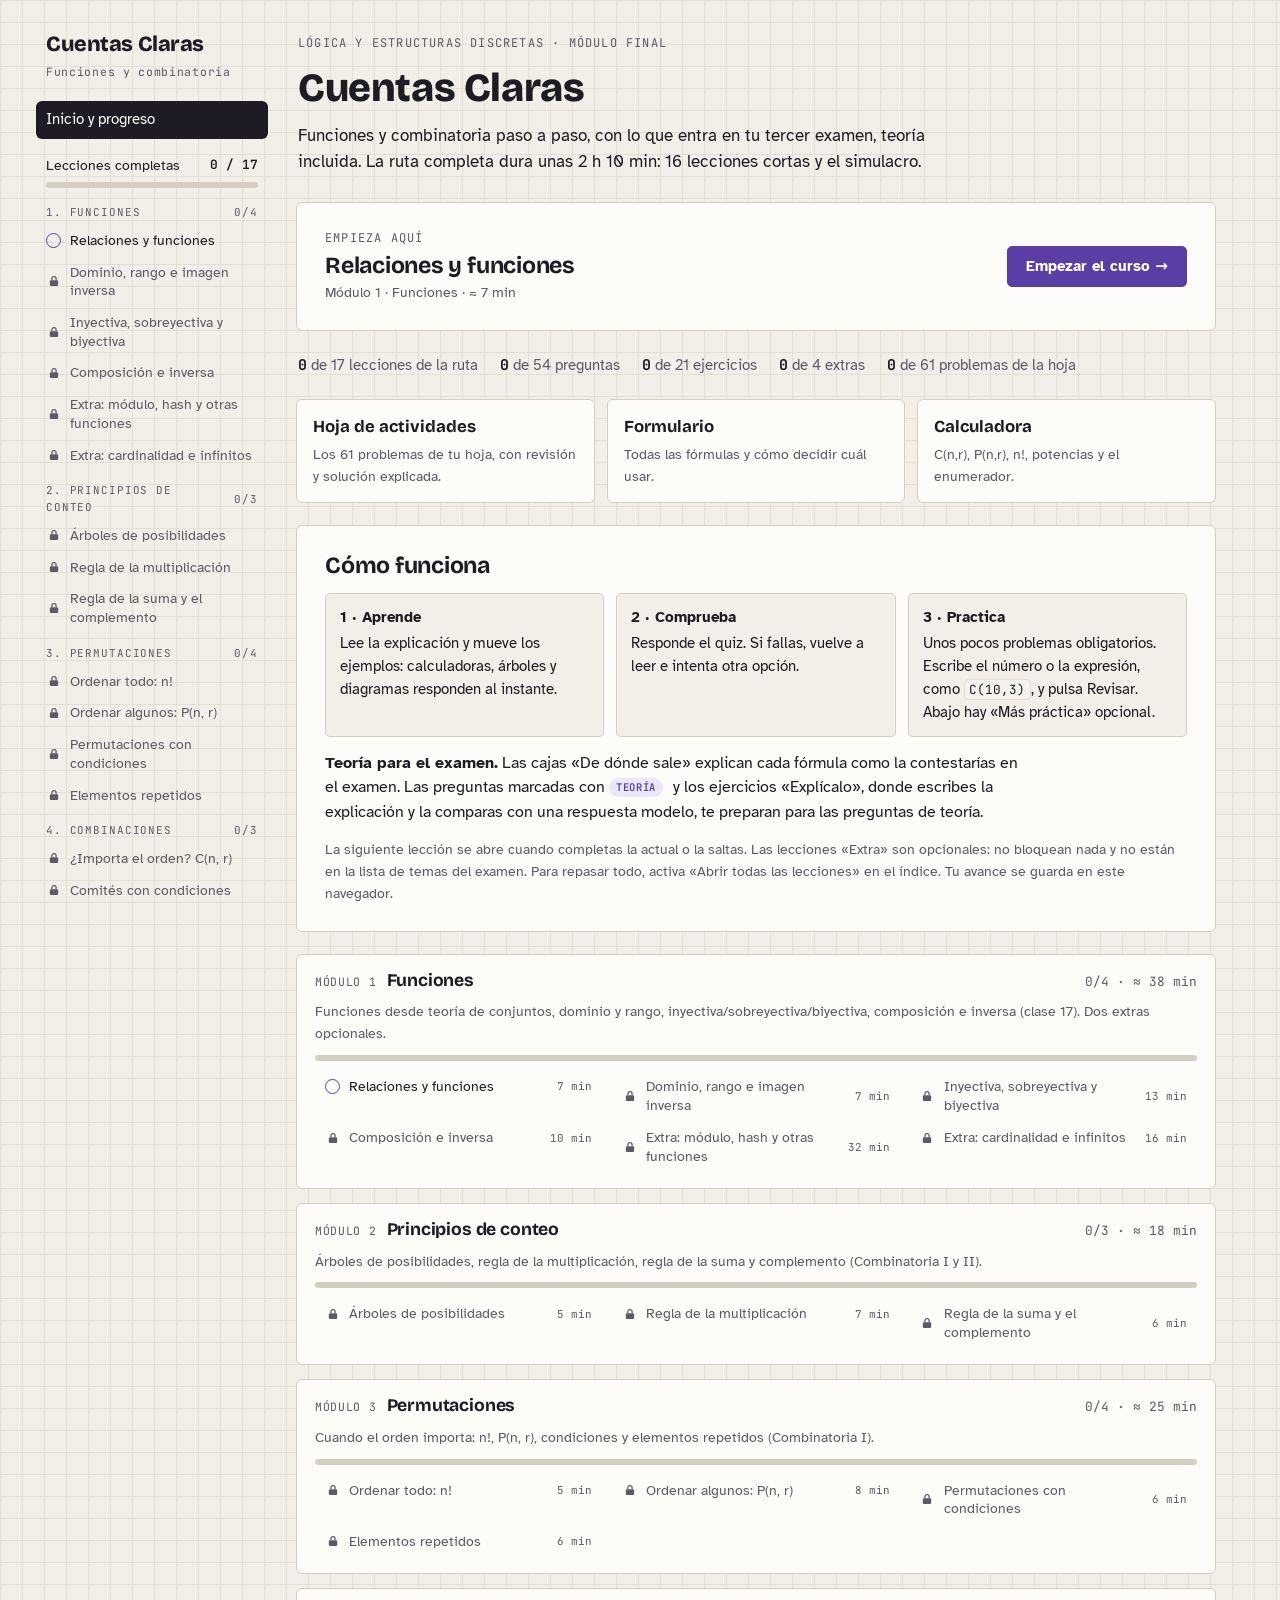
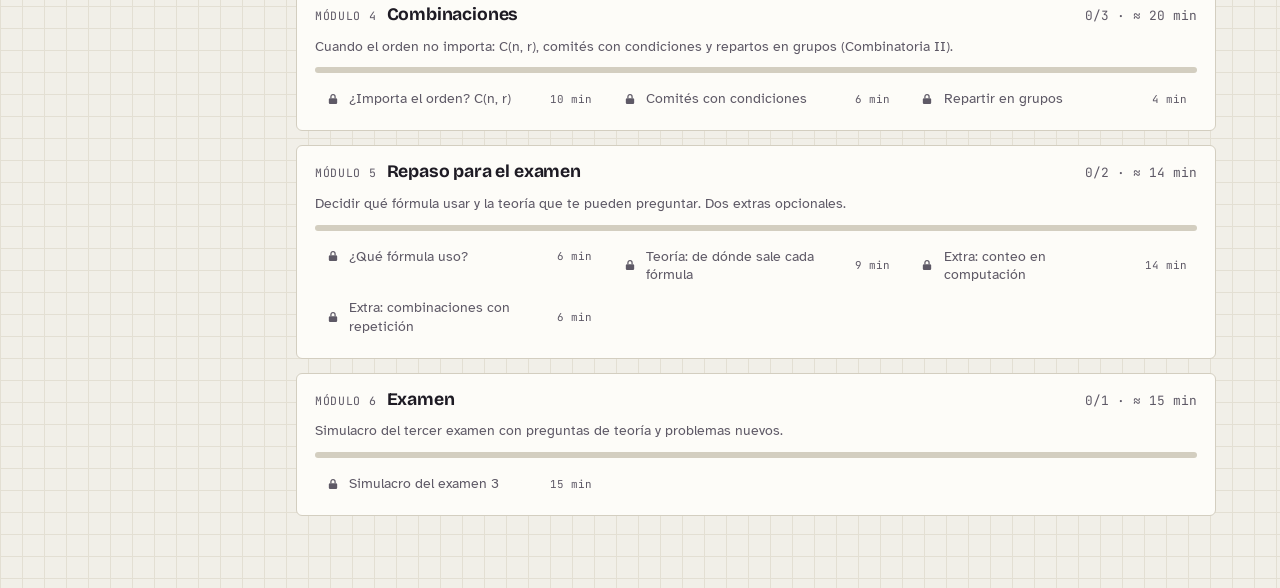
==== commit 94ab8bcd: "Inyectiva, sobreyectiva y biyectiva explicadas con un salón y sus sillas Co-Authored-By: Claude Opus" ====
--- a/index.html
+++ b/index.html
@@ -327,6 +327,7 @@
 .ol li.extra .lt{color:var(--muted)}
 .ol li .lm{margin-left:auto;font-family:var(--f-mono);font-size:.68rem;color:var(--muted);flex:none;padding-left:8px}
 .solbox .prose p + p,.why p + p{margin-top:8px}
+table.t.wrap{min-width:0}
 </style>
 </head>
 <body>
@@ -786,9 +787,10 @@
   fc: { sets: [{ n: 'X', e: ['a', 'b', 'c'] }, { n: 'Y', e: ['1', '2', '3', '4'] }], maps: [{ f: 0, t: 1, p: [['a', '1'], ['b', '3'], ['c', '3']] }], cap: '(c)' },
   fej: { sets: [{ n: 'X', e: ['a', 'b', 'c'] }, { n: 'Y', e: ['1', '2', '3', '4'] }], maps: [{ f: 0, t: 1, l: 'f', p: [['a', '2'], ['b', '4'], ['c', '2']] }], cap: 'La función f del ejercicio de la clase.' },
   d2: { sets: [{ n: 'X', e: ['x1', 'x2', 'x3', 'x4'] }, { n: 'Y', e: ['y1', 'y2', 'y3', 'y4', 'y5'] }], maps: [{ f: 0, t: 1, l: 'f', p: [['x1', 'y3'], ['x2', 'y1'], ['x3', 'y3'], ['x4', 'y4']] }] },
-  ap1: { sets: [{ n: 'X', e: ['1', '2', '3'] }, { n: 'Y', e: ['a', 'b', 'c', 'd'] }], maps: [{ f: 0, t: 1, p: [['1', 'a'], ['2', 'c'], ['3', 'd']] }], cap: '<b>Inyectiva, no sobreyectiva:</b> nadie recibe dos flechas, pero b no recibe ninguna.' },
-  ap2: { sets: [{ n: 'X', e: ['1', '2', '3', '4'] }, { n: 'Y', e: ['a', 'b', 'c'] }], maps: [{ f: 0, t: 1, p: [['1', 'a'], ['2', 'b'], ['3', 'c'], ['4', 'c']] }], cap: '<b>Sobreyectiva, no inyectiva:</b> todos reciben flecha, pero c recibe dos.' },
-  ap3: { sets: [{ n: 'X', e: ['1', '2', '3'] }, { n: 'Y', e: ['a', 'b', 'c'] }], maps: [{ f: 0, t: 1, p: [['1', 'b'], ['2', 'c'], ['3', 'a']] }], cap: '<b>Biyectiva:</b> cada elemento de Y recibe exactamente una flecha. Se puede invertir.' },
+  sA: { aria: 'Ana a la silla 1, Beto a la 3, Caro a la 4; la silla 2 queda vacía', sets: [{ n: 'Alumnos', e: ['Ana', 'Beto', 'Caro'] }, { n: 'Sillas', e: ['1', '2', '3', '4'] }], maps: [{ f: 0, t: 1, p: [['Ana', '1'], ['Beto', '3'], ['Caro', '4']] }], cap: '<b>Inyectiva, no sobreyectiva.</b> Nadie comparte silla, pero la silla 2 quedó vacía.' },
+  sB: { aria: 'Ana a la silla 1, Beto a la 2, Caro y Dani a la 3', sets: [{ n: 'Alumnos', e: ['Ana', 'Beto', 'Caro', 'Dani'] }, { n: 'Sillas', e: ['1', '2', '3'] }], maps: [{ f: 0, t: 1, p: [['Ana', '1'], ['Beto', '2'], ['Caro', '3'], ['Dani', '3']] }], cap: '<b>Sobreyectiva, no inyectiva.</b> No hay sillas vacías, pero Caro y Dani comparten la 3.' },
+  sC: { aria: 'Ana a la silla 2, Beto a la 3, Caro a la 1', sets: [{ n: 'Alumnos', e: ['Ana', 'Beto', 'Caro'] }, { n: 'Sillas', e: ['1', '2', '3'] }], maps: [{ f: 0, t: 1, p: [['Ana', '2'], ['Beto', '3'], ['Caro', '1']] }], cap: '<b>Biyectiva.</b> Cada silla tiene exactamente un alumno: ni compartidas ni vacías.' },
+  sD: { aria: 'Ana y Beto a la silla 1, Caro a la 3; la silla 2 queda vacía', sets: [{ n: 'Alumnos', e: ['Ana', 'Beto', 'Caro'] }, { n: 'Sillas', e: ['1', '2', '3'] }], maps: [{ f: 0, t: 1, p: [['Ana', '1'], ['Beto', '1'], ['Caro', '3']] }], cap: '<b>Ninguna de las dos.</b> Ana y Beto comparten la 1 y la 2 quedó vacía.' },
   ia: { sets: [{ n: 'X', e: ['a', 'b', 'c'] }, { n: 'Y', e: ['1', '2', '3', '4'] }], maps: [{ f: 0, t: 1, p: [['a', '1'], ['b', '3'], ['c', '4']] }], cap: '(a)' },
   ib: { sets: [{ n: 'X', e: ['a', 'b', 'c', 'd'] }, { n: 'Y', e: ['1', '2', '3'] }], maps: [{ f: 0, t: 1, p: [['a', '1'], ['b', '2'], ['c', '3'], ['d', '3']] }], cap: '(b)' },
   ic: { sets: [{ n: 'X', e: ['a', 'b', 'c'] }, { n: 'Y', e: ['1', '2', '3'] }], maps: [{ f: 0, t: 1, p: [['a', '2'], ['b', '3'], ['c', '1']] }], cap: '(c)' },
@@ -1872,12 +1874,43 @@
       { q:'Si f : {1, 2, 3} → {1, 2, 3, 4, 5}, ¿cuál es el tamaño máximo del rango?', o:['3','5','8'], a:0, chk:'3', w:'Cada elemento del dominio aporta una sola imagen: a lo más 3 imágenes distintas.' },
       { teo:true, q:'Si juntas las imágenes inversas de todos los y ∈ Y, ¿cuántos elementos hay en total?', o:['|X|','|Y|','|X| · |Y|'], a:0, w:'Cada x está en exactamente una imagen inversa (la de f(x)): las imágenes inversas reparten X sin repetir.' } ],
     ex:['F5'], mas:['F6','F7','F8'] },
-  { id:'inyectiva-sobre', t:'Inyectiva, sobreyectiva y biyectiva', obj:'Demostrar o refutar que una función es inyectiva o sobreyectiva, y reconocerlo en un diagrama.',
-    intro:[`<h2>Inyectiva y sobreyectiva</h2>
-<p class="prose">f : X → Y es <b>inyectiva</b> (uno a uno) si elementos distintos van a imágenes distintas. En el diagrama: <b>ningún elemento de Y recibe dos flechas</b>.</p>
-<div class="big-f">∀x₁, x₂ ∈ X: si f(x₁) = f(x₂) entonces x₁ = x₂</div>
-<p class="prose">f es <b>sobreyectiva</b> (suprayectiva) si todo elemento de Y es imagen de alguien. En el diagrama: <b>todos los de Y reciben al menos una flecha</b>; es decir, rango = codominio.</p>
-<div class="big-f">∀y ∈ Y, ∃x ∈ X tal que f(x) = y</div>
+  { id:'inyectiva-sobre', t:'Inyectiva, sobreyectiva y biyectiva', obj:'Entender con un salón de clases qué significa cada palabra, revisarla en un diagrama o en una fórmula y escribir la demostración.',
+    intro:[`<h2>Primero sin fórmulas: un salón</h2>
+<p class="prose">Imagina un salón. X son los <b>alumnos</b>, Y son las <b>sillas</b>, y la función f le dice a cada alumno en qué silla se sienta. Que sea función solo pide que <b>cada alumno tenga exactamente una silla</b>, que es lo que viste en la lección anterior.</p>
+<p class="prose">Las tres palabras nuevas son preguntas sobre las <b>sillas</b>, no sobre los alumnos:</p>
+<div class="tw"><table class="t wrap"><tr><th>Palabra</th><th>En el salón</th><th>Cómo la revisas</th></tr>
+<tr><td><b>Inyectiva</b></td><td>Nadie comparte silla.</td><td>¿Hay una silla con dos alumnos o más? Si la hay, <b>no</b> es inyectiva.</td></tr>
+<tr><td><b>Sobreyectiva</b></td><td>No sobra ninguna silla.</td><td>¿Hay una silla vacía? Si la hay, <b>no</b> es sobreyectiva.</td></tr>
+<tr><td><b>Biyectiva</b></td><td>Las dos cosas: cada silla tiene exactamente un alumno.</td><td>Ni sillas compartidas ni sillas vacías.</td></tr></table></div>
+<div data-arrows="sA sB sC sD"></div>
+<div class="note"><b>Para acordarte:</b> sobre-yectiva, que no <b>sobre</b> ninguna silla. Bi-yectiva, que cumpla las <b>dos</b>. Y la inyectiva es la de «cada quien en su silla».</div>`,
+`<h2>En un diagrama: mira el lado derecho</h2>
+<p class="prose">En un diagrama de flechas los alumnos son los puntos de la izquierda y las sillas los de la derecha. Para decidir, <b>cuenta cuántas flechas le llegan a cada punto de la derecha</b>:</p>
+<div class="tw"><table class="t wrap"><tr><th>A un punto de Y le llegan…</th><th>Qué significa</th></tr>
+<tr><td>0 flechas</td><td>Silla vacía: <b>no es sobreyectiva</b>.</td></tr>
+<tr><td>2 flechas o más</td><td>Silla compartida: <b>no es inyectiva</b>.</td></tr>
+<tr><td>Exactamente 1, a todos</td><td><b>Biyectiva</b>.</td></tr></table></div>
+<div class="callout"><b>No te equivoques de lado.</b> «¿Es función?» se revisa a la <b>izquierda</b>: de cada punto sale exactamente una flecha. Inyectiva y sobreyectiva se revisan a la <b>derecha</b>. Una silla vacía no impide que sea función; solo impide que sea sobreyectiva.</div>
+<h3>Atajo: compara los tamaños antes de mirar flechas</h3>
+<ul><li><b>Más alumnos que sillas</b> (|X| > |Y|): a fuerza dos comparten, así que <b>nunca</b> es inyectiva.</li><li><b>Menos alumnos que sillas</b> (|X| < |Y|): a fuerza sobran sillas, así que <b>nunca</b> es sobreyectiva.</li><li>Para ser biyectiva necesitas <b>tantos alumnos como sillas</b> (|X| = |Y|).</li></ul>
+${WHY('palomar')}`,
+`<h2>Con una fórmula: las mismas dos preguntas</h2>
+<p class="prose">Con f(x) = 4x − 1 no hay dibujo, pero se pregunta lo mismo. Los «alumnos» son los números que metes (x) y las «sillas» son los resultados (y).</p>
+<h3>¿Es inyectiva? ¿Dos x distintas dan el mismo resultado?</h3>
+<ul><li><b>Para decir que no</b> basta un ejemplo. Con g(x) = x²: g(2) = 4 y g(−2) = 4. Dos alumnos en la misma silla, y ya terminaste.</li><li><b>Para demostrar que sí</b> supones que dos cayeron en la misma silla, f(x₁) = f(x₂), y despejas. Si llegas a x₁ = x₂, eran el mismo alumno: nunca hay silla compartida.</li></ul>
+<div class="big-f">4x₁ − 1 = 4x₂ − 1<br>4x₁ = 4x₂ <span class="small">(sumas 1)</span><br>x₁ = x₂ <span class="small">(divides entre 4)</span></div>
+<h3>¿Es sobreyectiva? ¿Qué x tengo que meter para que salga y?</h3>
+<ul><li>Toma un y cualquiera del codominio y <b>despeja x</b>.</li><li>Si esa x <b>siempre existe y está en el dominio</b>, toda silla tiene a alguien: es sobreyectiva.</li><li>Si para algún y la x no existe o no está permitida, encontraste una silla vacía.</li></ul>
+<div class="big-f">y = 4x − 1<br>x = (y + 1)/4</div>
+<p class="prose">Para cualquier y real, (y + 1)/4 también es real, y f((y + 1)/4) = y. No hay sillas vacías.</p>
+<p class="prose">Ejemplo de la silla vacía: h : ℤ → ℤ, h(x) = 2x. Para que salga 1 necesitas x = 1/2, que no es entero. Nadie llega al 1, así que h no es sobreyectiva.</p>
+<div class="callout"><b>La misma fórmula puede cambiar de respuesta.</b> x² de ℝ en ℝ no es inyectiva (2 y −2 chocan) ni sobreyectiva (nadie llega a −1). De [0, ∞) en [0, ∞) sí es biyectiva: quitaste los negativos que chocaban y las sillas negativas que nadie usaba. Por eso siempre lee el <b>f : X → Y</b>.</div>
+<h3>Lo que dice el libro, traducido</h3>
+<div class="tw"><table class="t wrap"><tr><th>Definición formal</th><th>Traducción</th></tr>
+<tr><td class="mono">f(x₁) = f(x₂) ⇒ x₁ = x₂</td><td><b>Inyectiva:</b> si dos cayeron en la misma silla, eran el mismo alumno.</td></tr>
+<tr><td class="mono">∀y ∈ Y, ∃x ∈ X: f(x) = y</td><td><b>Sobreyectiva:</b> en cada silla hay alguien sentado.</td></tr>
+<tr><td class="mono">Rango f = Y</td><td><b>Sobreyectiva</b> otra vez: las sillas ocupadas son todas las sillas.</td></tr></table></div>
+<p class="prose">Así se escribe en el examen:</p>
 ${WHY('iny-sobre')}`,
 `<h2>Los cinco casos de la clase</h2>
 <div class="tw"><table class="t"><tr><th>Función</th><th>¿Sobreyectiva?</th><th>Por qué</th><th>Cómo volverla sobreyectiva</th></tr>
@@ -1886,14 +1919,14 @@
 <tr><td class="mono">g : ℝ → ℝ, g(x) = sen x</td><td>No</td><td>sen x nunca vale 2</td><td class="mono">g : ℝ → [−1, 1]</td></tr>
 <tr><td class="mono">k : {a,b,c} → {1,2,3}</td><td>Sí</td><td>cada número recibe una letra</td><td>—</td></tr>
 <tr><td class="mono">m : ℕ → ℕ, m(n) = n + 1</td><td>No</td><td>el 1 no es n + 1 para ningún natural</td><td class="mono">m : ℕ → {2, 3, 4, …}</td></tr></table></div>
-<div class="note">Para volver sobreyectiva una función, achica el codominio hasta que sea igual al rango.</div>`,
-`<h2>Biyectiva y la regla de los tamaños</h2>
-<p class="prose"><b>Biyectiva</b> = inyectiva y sobreyectiva: cada elemento de Y recibe exactamente una flecha. Solo las biyectivas tienen inversa.</p>
-<div data-arrows="ap1 ap2 ap3"></div>
-${WHY('palomar')}
-<p class="prose">Juega con este constructor: cambia las flechas y mira el veredicto.</p>
+<div class="note">Para volverla sobreyectiva, quita del codominio las sillas que nadie usa: achícalo hasta que sea igual al rango.</div>
+<h2>Biyectiva: parejas perfectas</h2>
+<p class="prose">Biyectiva es inyectiva <b>y</b> sobreyectiva: cada silla tiene exactamente un alumno. Por eso <b>solo las biyectivas tienen inversa</b>: con la silla sabes quién está sentado y puedes regresar. Si una silla tuviera dos alumnos no sabrías a cuál regresar, y si estuviera vacía no habría a quién.</p>
+<div class="note">Otros nombres que te pueden aparecer: inyectiva = <b>uno a uno</b>; sobreyectiva = <b>suprayectiva</b>; biyectiva = <b>biunívoca</b>.</div>
+<p class="prose">Juega con este constructor: deja una silla vacía o junta dos letras en el mismo número y mira cómo cambia el veredicto.</p>
 <div data-fb></div>`],
     quiz:[
+      { q:'En un salón, cada alumno se sienta en una silla. Nadie comparte silla, pero queda una silla vacía. La función alumno → silla es…', o:OPT_CLAS, a:0, w:'Nadie comparte: inyectiva. Hay una silla vacía: no es sobreyectiva.' },
       { teo:true, q:'Para demostrar que una función NO es inyectiva basta…', o:['Un contraejemplo: x₁ ≠ x₂ con f(x₁) = f(x₂)','Revisar que f(0) = 0','Probar con tres valores que dan distinto'], a:0, w:'Un solo par de elementos distintos con la misma imagen tumba la inyectividad.' },
       { teo:true, q:'Para demostrar que f : X → Y es sobreyectiva…', o:['Tomas un y cualquiera de Y y encuentras una x en X con f(x) = y','Pruebas con varios valores de x y ves que dan resultados distintos','Supones f(x₁) = f(x₂) y llegas a x₁ = x₂'], a:0, w:'La tercera es la demostración de inyectiva. Probar con ejemplos no demuestra nada.' },
       { teo:true, q:'Si |X| = 5 y |Y| = 3, una función f : X → Y…', o:['Puede ser inyectiva','Nunca es inyectiva','Siempre es biyectiva'], a:1, w:'Con 5 flechas y solo 3 destinos, algún destino recibe dos (principio del palomar).' } ],
